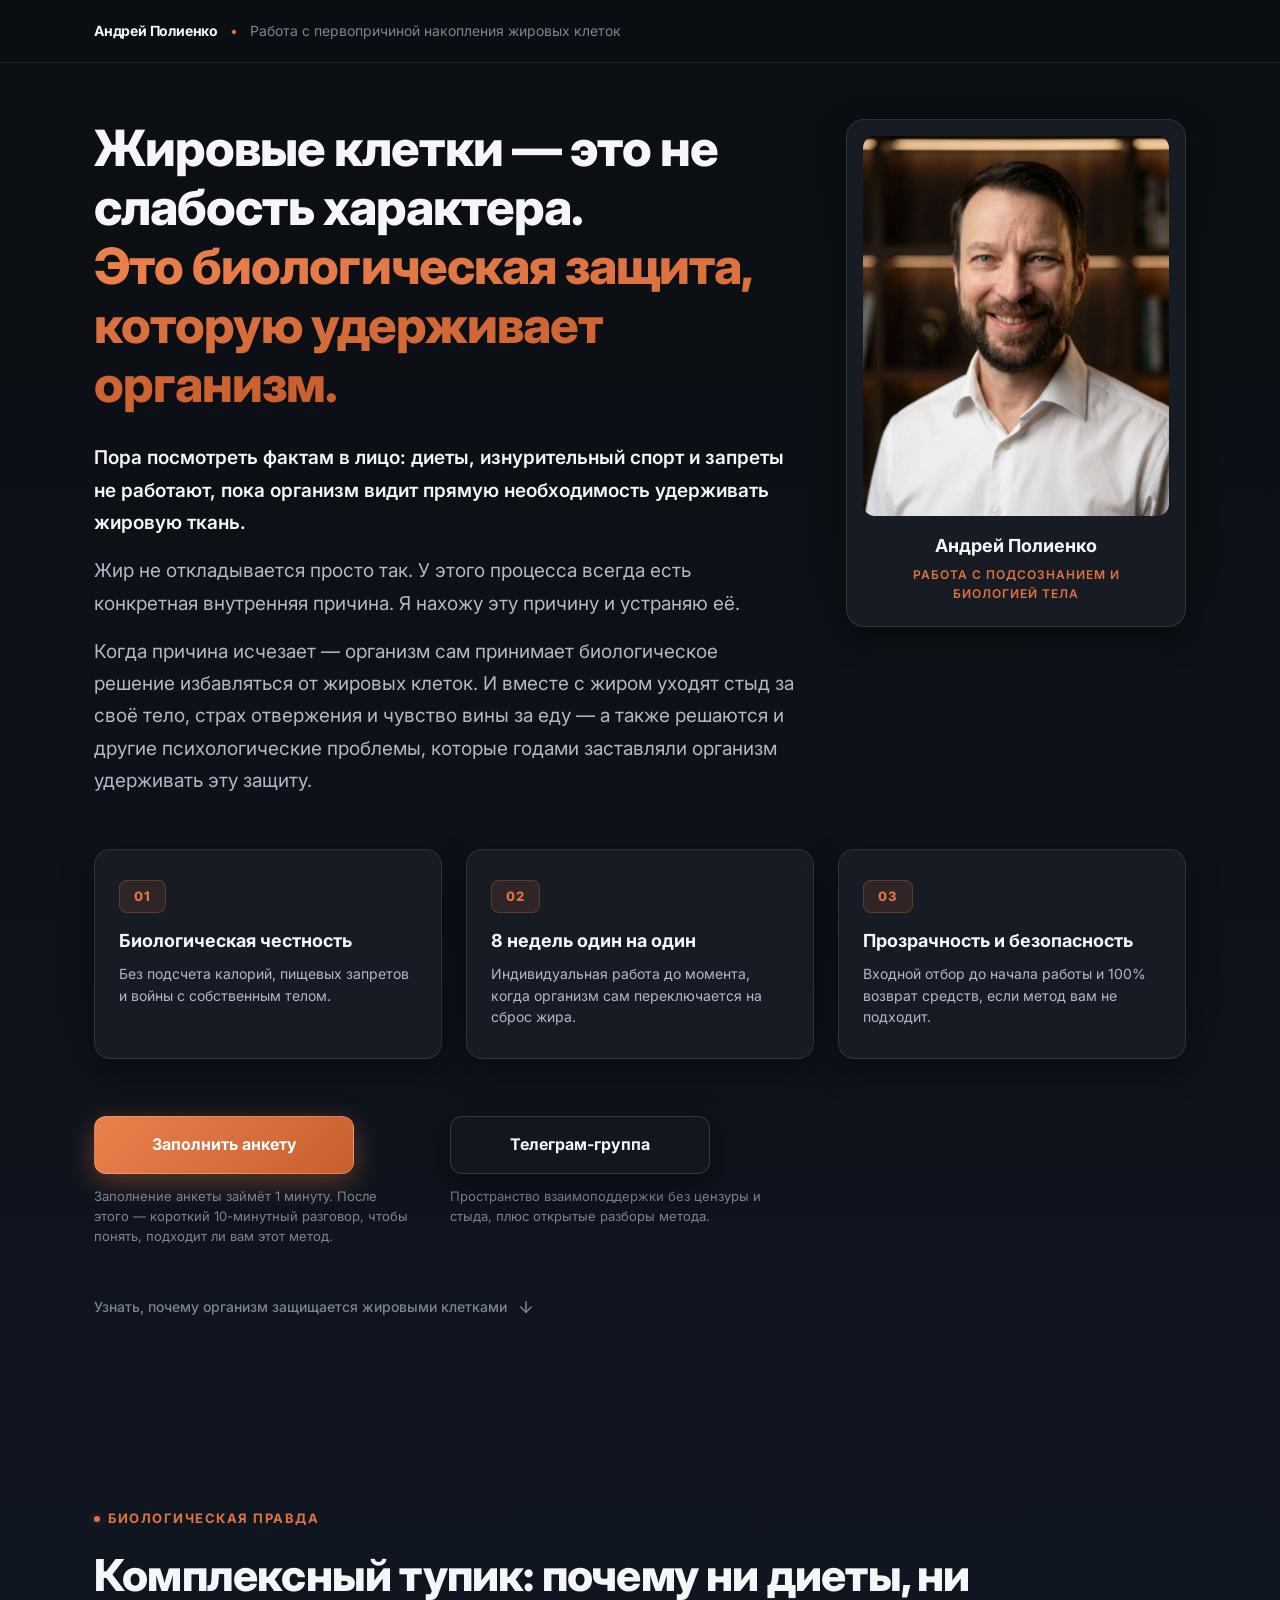
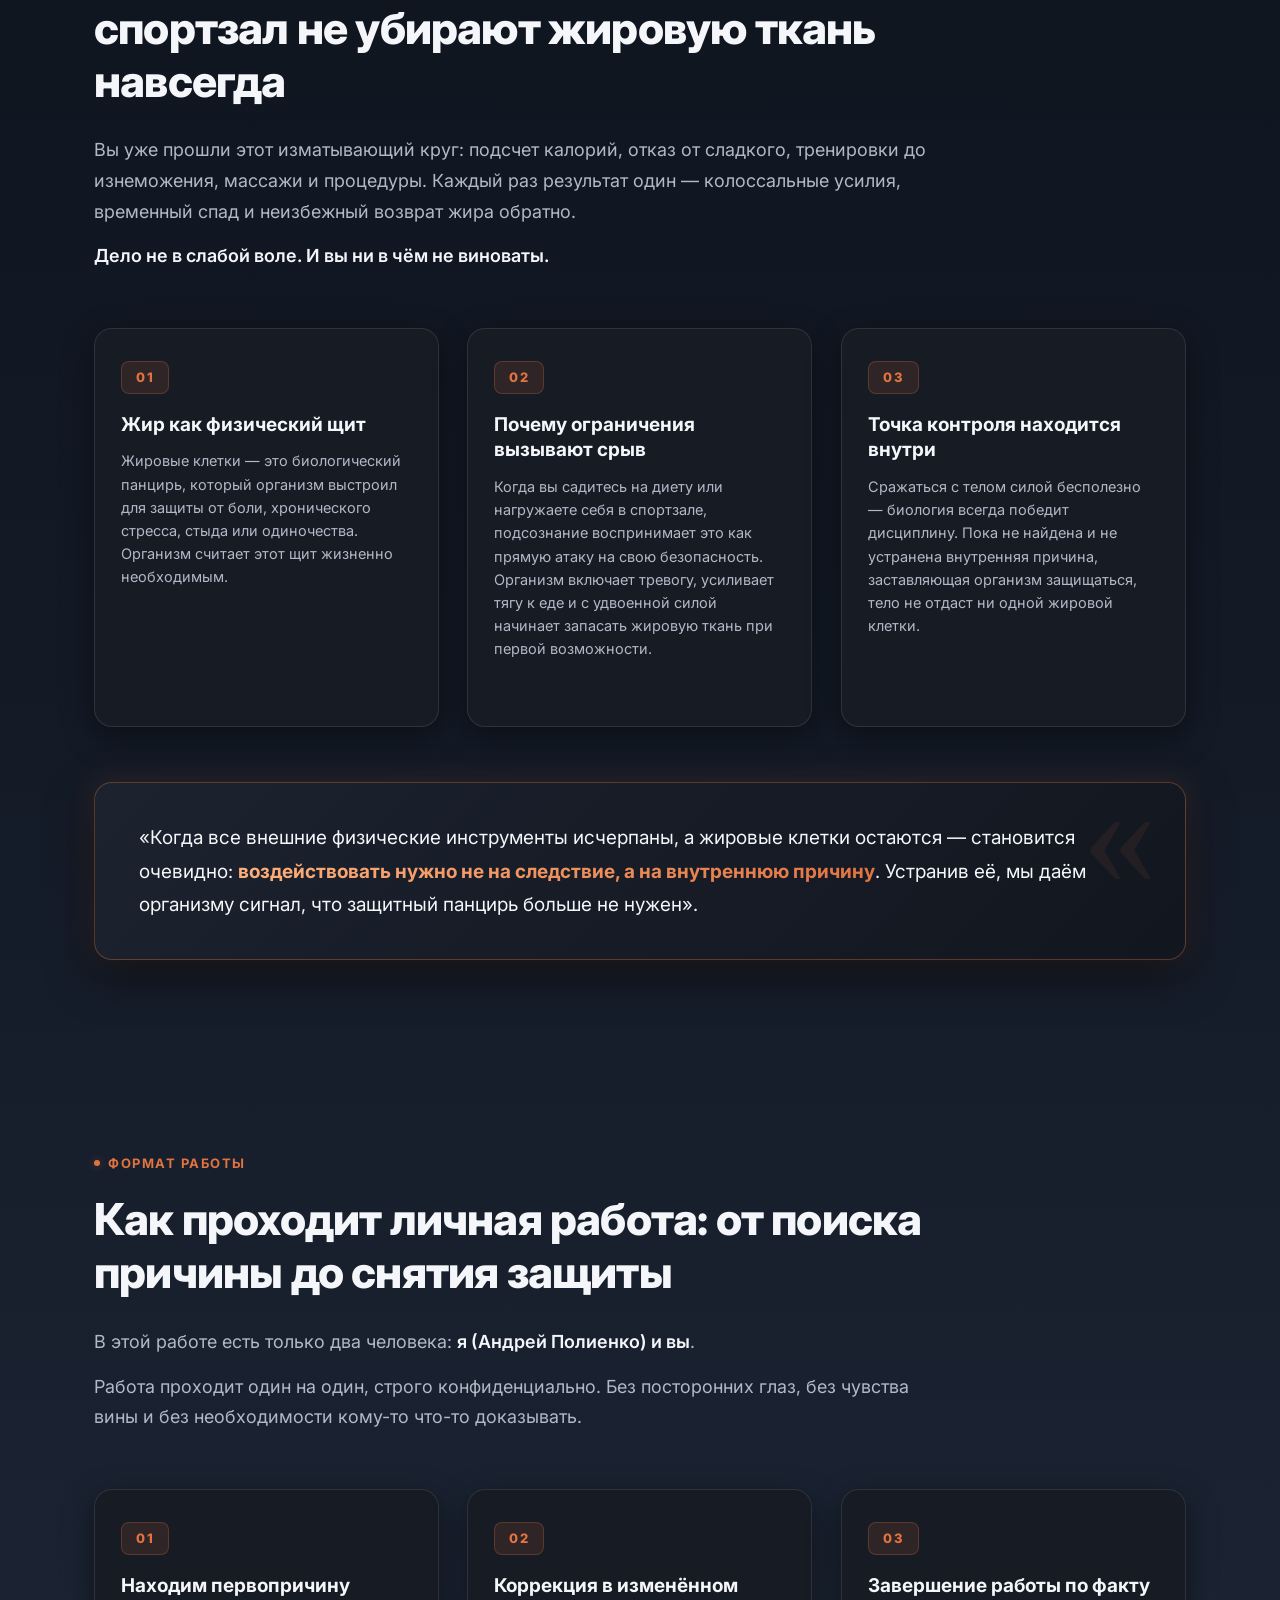
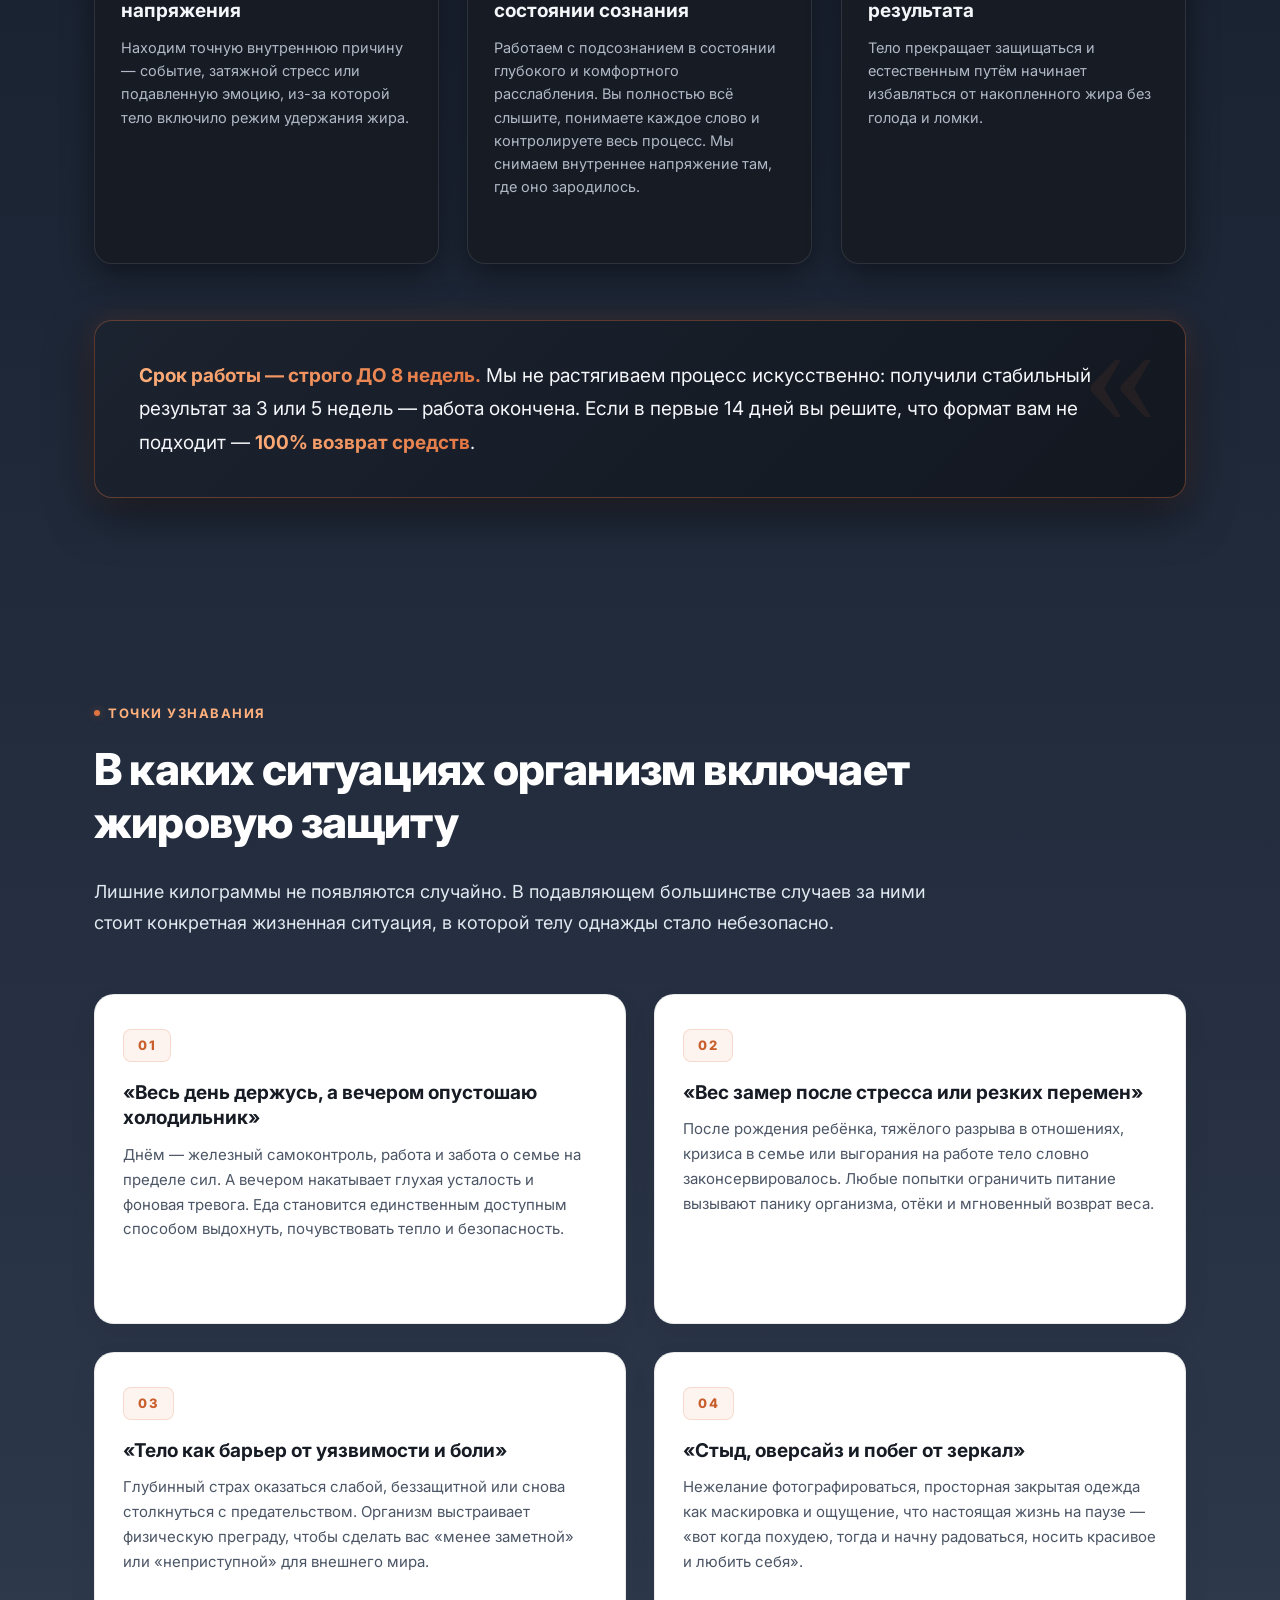
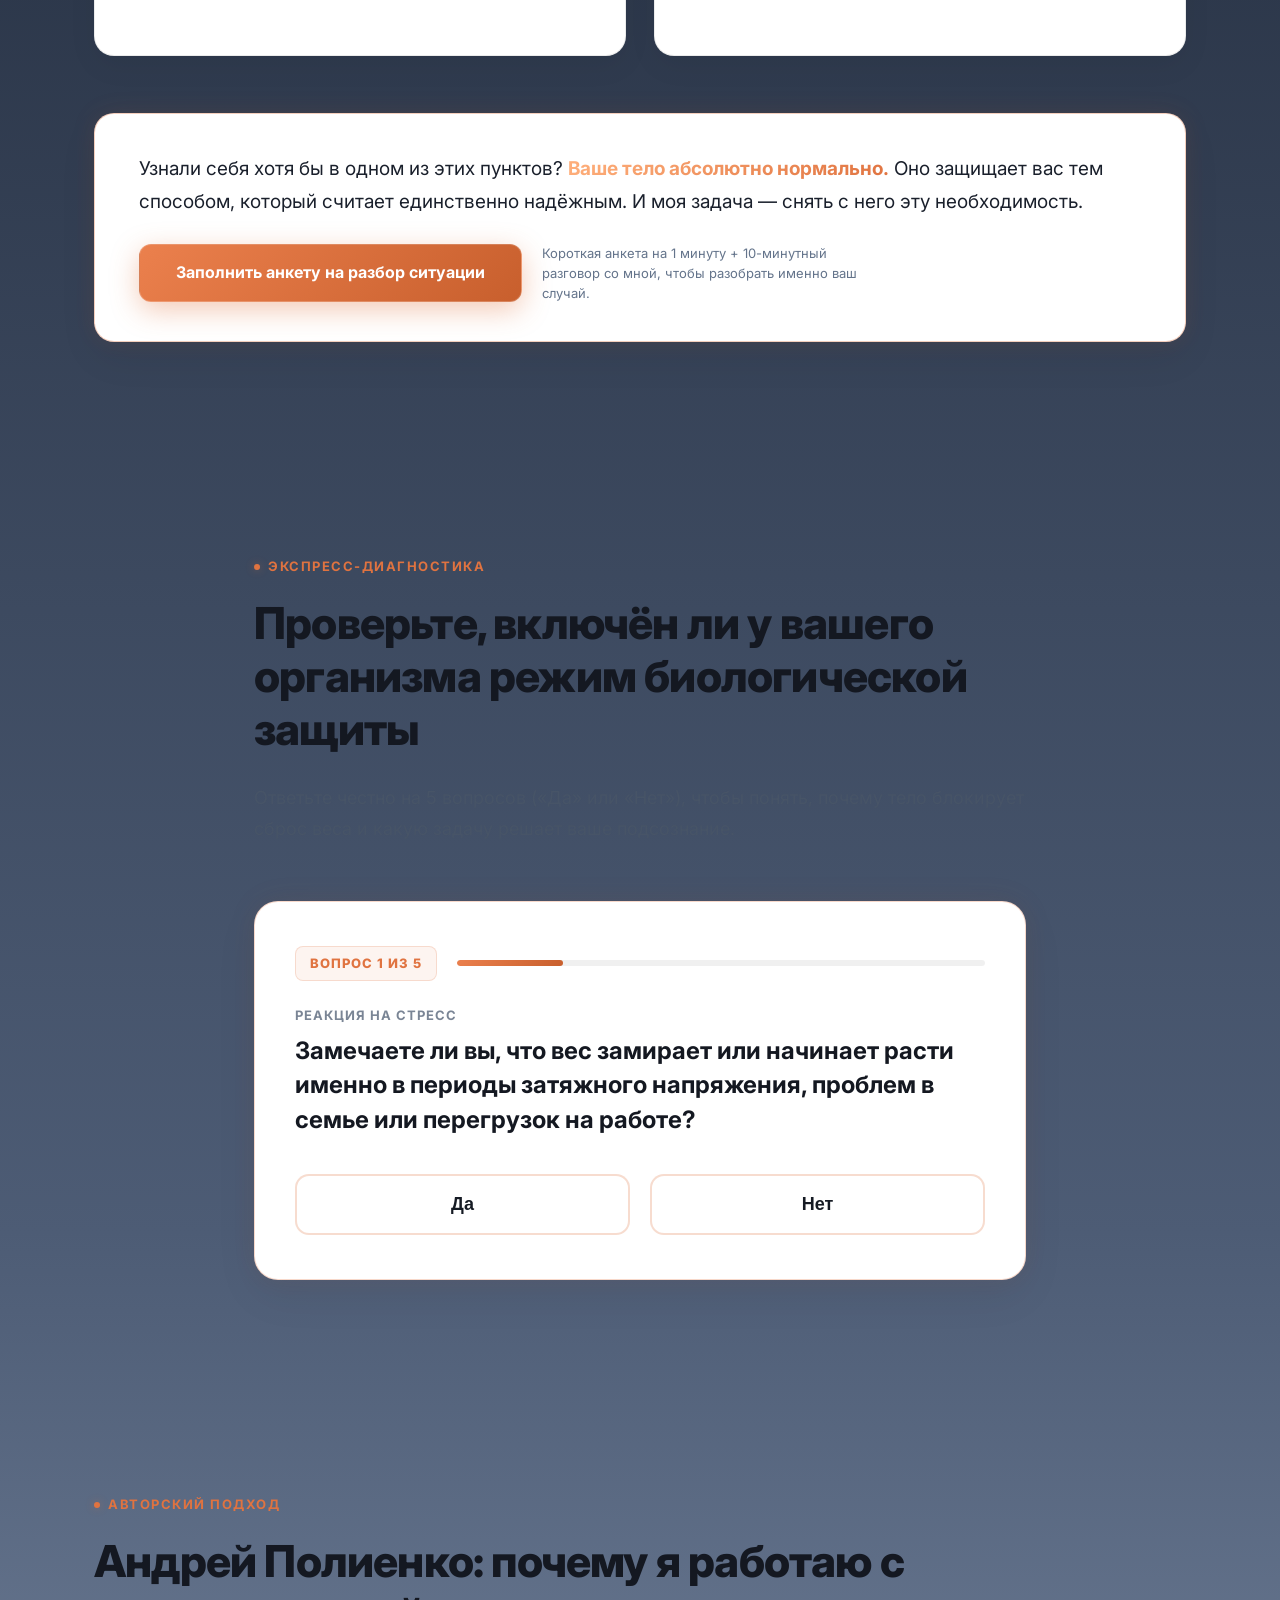
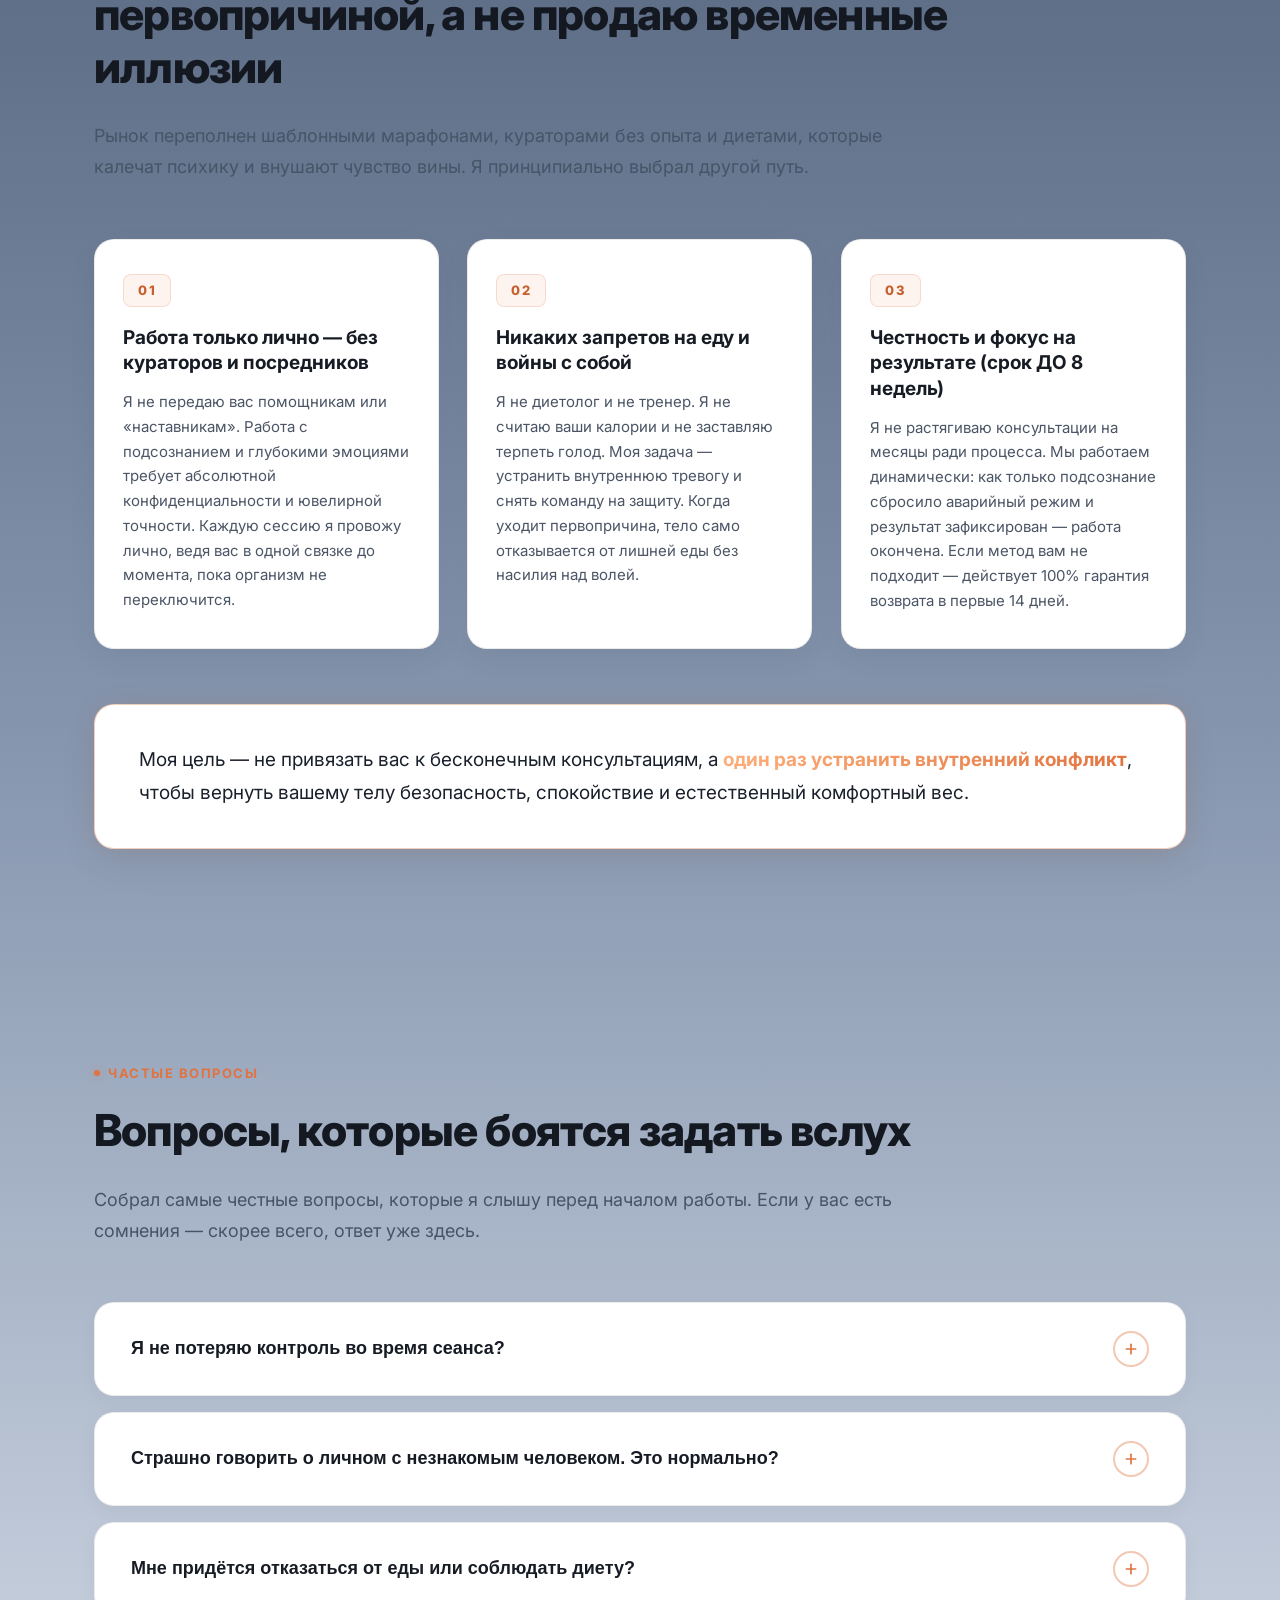
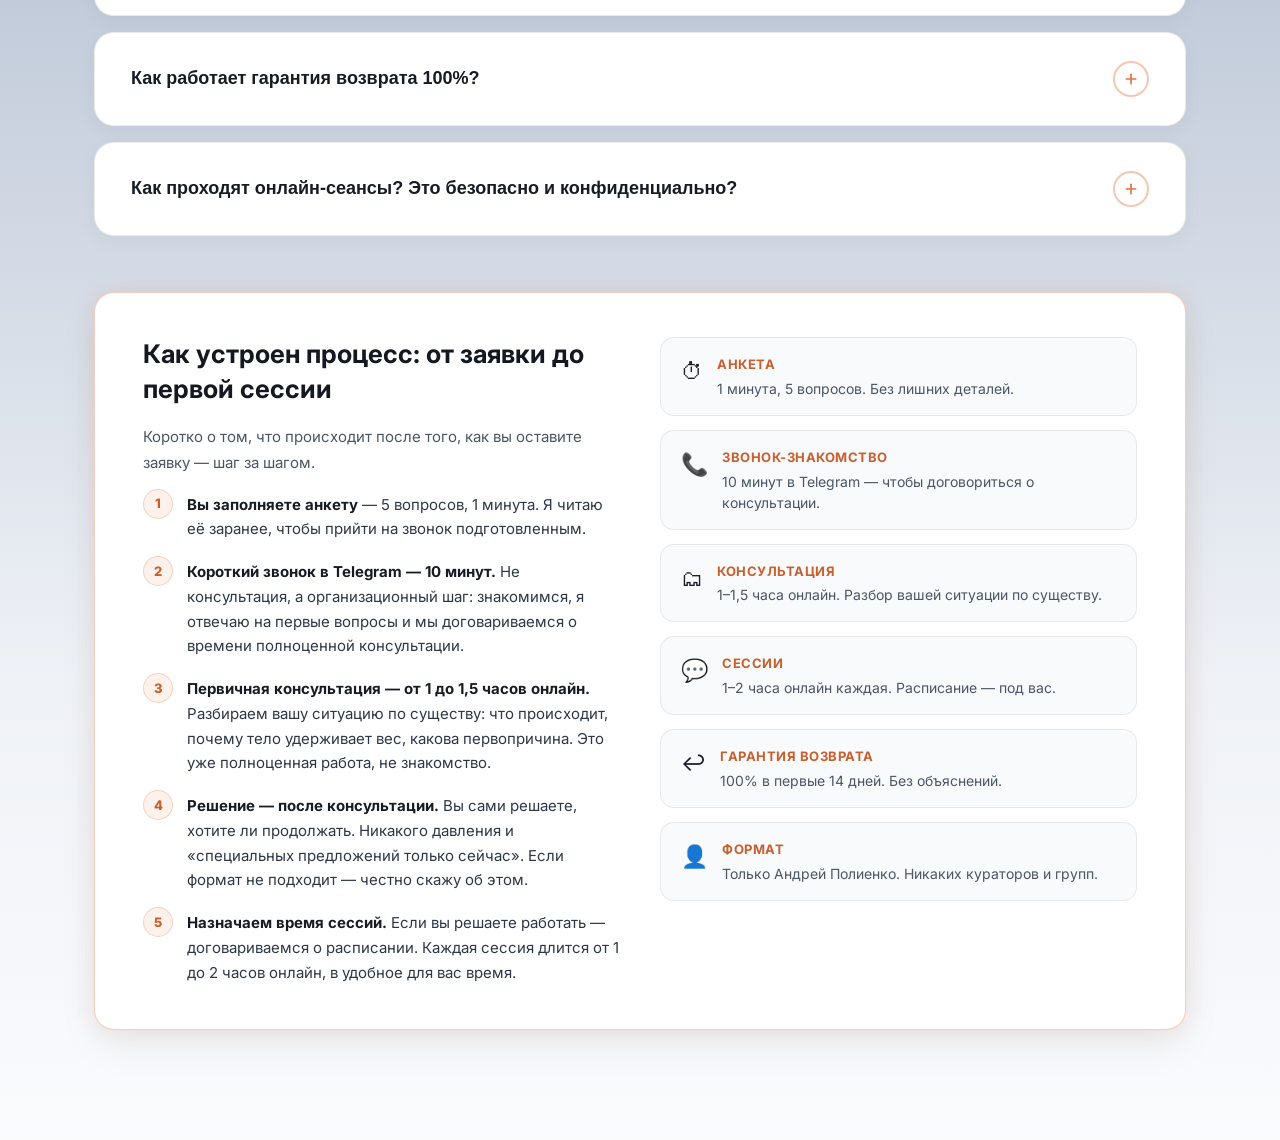
==== index.html @ 98a6c6a3 "fix: Replace Q2 health question, update consultation flow with correct timings" ====
<!DOCTYPE html>
<html lang="ru">
<head>
    <meta charset="UTF-8">
    <meta name="viewport" content="width=device-width, initial-scale=1.0">
    <meta name="description" content="Андрей Полиенко — работа с первопричиной накопления жировых клеток. Устранение внутренней причины, чтобы организм сам избавился от жира.">
    <title>Андрей Полиенко | Работа с первопричиной накопления жировых клеток</title>
    <link rel="preconnect" href="https://fonts.googleapis.com">
    <link rel="preconnect" href="https://fonts.gstatic.com" crossorigin>
    <link href="https://fonts.googleapis.com/css2?family=Inter:wght@400;500;600;700;800&display=swap" rel="stylesheet">
    <style>
        /* ==========================================================================
           ПРЕМИАЛЬНАЯ ТЁМНАЯ ТЕМА С ИНТЕРАКТИВНЫМИ ЭФФЕКТАМИ
           ========================================================================== */
        :root {
            --bg-main: #0B0E12;
            --bg-surface: #12161E;
            --bg-card: #161B24;
            --bg-card-hover: #1D232F;
            
            --text-primary: #F4F6F9;
            --text-secondary: #B1B9C6;
            --text-muted: #7A8595;
            
            /* Насыщенный тёплый медный / янтарно-терракотовый акцент */
            --accent: #E07340;
            --accent-hover: #C85F2D;
            --accent-gradient: linear-gradient(135deg, #EB804D 0%, #C85F2D 100%);
            --accent-glow: rgba(224, 115, 64, 0.4);
            --accent-subtle: rgba(224, 115, 64, 0.12);
            
            --border-subtle: rgba(255, 255, 255, 0.08);
            --border-card: rgba(255, 255, 255, 0.1);
            --border-hover: rgba(224, 115, 64, 0.5);
            
            --shadow-card: 0 10px 32px rgba(0, 0, 0, 0.45);
            --shadow-card-hover: 0 18px 45px rgba(0, 0, 0, 0.6), 0 0 28px rgba(224, 115, 64, 0.2);
            --shadow-button: 0 8px 28px rgba(224, 115, 64, 0.38);
            --shadow-button-hover: 0 12px 36px rgba(224, 115, 64, 0.58);
            
            --font-main: 'Inter', -apple-system, BlinkMacSystemFont, "Segoe UI", Roboto, sans-serif;
            --transition-smooth: all 0.4s cubic-bezier(0.16, 1, 0.3, 1);
            --transition-fast: all 0.2s cubic-bezier(0.16, 1, 0.3, 1);
        }

        * {
            margin: 0;
            padding: 0;
            box-sizing: border-box;
        }

        html {
            scroll-behavior: smooth;
            -webkit-font-smoothing: antialiased;
        }

        body {
            background: linear-gradient(180deg, 
                #0B0E12 0%, 
                #0E131C 12%, 
                #131A26 25%, 
                #1D2636 38%, 
                #2C374A 52%, 
                #4D5C75 66%, 
                #8595AE 78%, 
                #C5CEDC 88%, 
                #EFF2F7 95%, 
                #FAFBFD 100%
            );
            color: var(--text-primary);
            font-family: var(--font-main);
            font-size: 16px;
            line-height: 1.6;
            overflow-x: hidden;
            min-height: 100vh;
        }

        .container {
            width: 100%;
            max-width: 1140px;
            margin: 0 auto;
            padding: 0 24px;
        }

        /* Шапка */
        .site-header {
            padding: 20px 0;
            border-bottom: 1px solid var(--border-subtle);
            background: rgba(11, 14, 18, 0.92);
            backdrop-filter: blur(14px);
            position: sticky;
            top: 0;
            z-index: 100;
        }

        .header-container {
            display: flex;
            align-items: center;
            justify-content: space-between;
        }

        .brand {
            display: flex;
            align-items: center;
            gap: 12px;
            font-size: 14px;
        }

        .brand-name {
            font-weight: 700;
            color: var(--text-primary);
            letter-spacing: -0.2px;
        }

        .brand-divider {
            color: var(--accent);
        }

        .brand-desc {
            color: var(--text-muted);
            font-weight: 400;
        }

        /* Главный экран (Hero) */
        .hero-section {
            padding: 56px 0 96px;
            position: relative;
        }

        /* Верхняя композиция: Текст + Фотография */
        .hero-grid-top {
            display: grid;
            grid-template-columns: 1fr 340px;
            gap: 52px;
            align-items: flex-start;
            margin-bottom: 52px;
        }

        .hero-title {
            font-size: clamp(32px, 4.4vw, 50px);
            font-weight: 800;
            line-height: 1.18;
            letter-spacing: -1px;
            color: var(--text-primary);
            margin-bottom: 28px;
        }

        .hero-title-accent {
            color: var(--accent);
            background: var(--accent-gradient);
            -webkit-background-clip: text;
            -webkit-text-fill-color: transparent;
            display: inline;
        }

        .hero-lead {
            font-size: clamp(16px, 1.6vw, 19px);
            line-height: 1.7;
            color: var(--text-secondary);
        }

        .hero-lead p {
            margin-bottom: 16px;
        }

        .hero-lead p:last-child {
            margin-bottom: 0;
        }

        .lead-strong {
            font-weight: 600;
            color: var(--text-primary);
        }

        /* Карточка с фотографией автора */
        .author-card {
            background: var(--bg-card);
            border: 1px solid var(--border-card);
            border-radius: 18px;
            padding: 16px;
            box-shadow: var(--shadow-card);
            transition: var(--transition-smooth);
            position: relative;
        }

        .author-card:hover {
            border-color: var(--border-hover);
            transform: translateY(-4px);
            box-shadow: var(--shadow-card-hover);
        }

        .author-photo-wrapper {
            position: relative;
            width: 100%;
            height: 380px;
            border-radius: 12px;
            overflow: hidden;
            background: #000;
        }

        /* Эффект перехода: чёрно-белое -> цветное с увеличенным интервалом 3.5s */
        .author-photo-wrapper img {
            width: 100%;
            height: 100%;
            object-fit: cover;
            object-position: center top;
            filter: grayscale(100%);
            transition: filter 3.5s ease-in-out, transform 0.8s ease;
            will-change: filter, transform;
        }

        /* Активное цветное состояние */
        .author-card:hover .author-photo-wrapper img,
        .author-photo-wrapper.colorized img {
            filter: grayscale(0%);
            transform: scale(1.02);
        }

        .author-card-info {
            padding: 16px 8px 6px;
            text-align: center;
        }

        .author-card-name {
            font-size: 18px;
            font-weight: 700;
            color: var(--text-primary);
            margin-bottom: 4px;
        }

        .author-card-role {
            font-size: 12px;
            color: var(--accent);
            text-transform: uppercase;
            letter-spacing: 1px;
            font-weight: 600;
        }

        /* 3 Карточки опорных фактов (Вариант 1: Всплывающий фокус 1.36x над соседями) */
        .hero-facts-grid {
            display: grid;
            grid-template-columns: repeat(3, 1fr);
            gap: 24px;
            margin-bottom: 56px;
            position: relative;
            z-index: 10;
        }

        .fact-card {
            background: var(--bg-card);
            border: 1px solid var(--border-card);
            border-radius: 16px;
            padding: 30px 24px;
            box-shadow: var(--shadow-card);
            transition: transform 2.0s cubic-bezier(0.16, 1, 0.3, 1), 
                        box-shadow 2.0s cubic-bezier(0.16, 1, 0.3, 1), 
                        border-color 1.5s ease, 
                        background 1.5s ease,
                        opacity 1.2s ease;
            will-change: transform, box-shadow;
            transform-origin: center center;
            position: relative;
            z-index: 1;
            cursor: pointer;
        }

        /* При наведении: карточка плавно всплывает в 1.36 раза с сочным ярким янтарным свечением */
        .fact-card:hover {
            transform: translateY(-14px) scale(1.36);
            z-index: 40;
            border-color: #FFA56E;
            background: linear-gradient(150deg, #242C3B 0%, #171D27 100%);
            box-shadow: 0 32px 80px rgba(0, 0, 0, 0.9), 
                        0 0 55px rgba(224, 115, 64, 0.75), 
                        inset 0 0 24px rgba(224, 115, 64, 0.25);
        }

        /* Эффект прожектора: соседние карточки в первом блоке мягко затеняются */
        .hero-facts-grid:hover .fact-card:not(:hover) {
            opacity: 0.55;
            transform: scale(0.96);
        }

        .fact-icon {
            font-size: 13px;
            font-weight: 800;
            color: var(--accent);
            letter-spacing: 1.2px;
            margin-bottom: 16px;
            display: inline-block;
            padding: 5px 14px;
            background: var(--accent-subtle);
            border: 1px solid rgba(224, 115, 64, 0.25);
            border-radius: 8px;
            transition: all 0.35s ease;
        }

        .fact-card:hover .fact-icon {
            background: var(--accent);
            color: #FFFFFF;
            border-color: var(--accent);
            box-shadow: 0 0 16px var(--accent-glow);
            transform: scale(1.1);
        }

        .fact-title {
            font-size: 18px;
            font-weight: 700;
            color: var(--text-primary);
            margin-bottom: 10px;
            line-height: 1.35;
            transition: color 0.3s ease;
        }

        .fact-card:hover .fact-title {
            color: #FFFFFF;
        }

        .fact-text {
            font-size: 14px;
            color: var(--text-secondary);
            line-height: 1.55;
        }

        /* Кнопки действий */
        .hero-actions {
            display: flex;
            align-items: flex-start;
            gap: 36px;
            margin-bottom: 48px;
            flex-wrap: wrap;
        }

        .action-item {
            display: flex;
            flex-direction: column;
            align-items: flex-start;
        }

        .btn {
            display: inline-flex;
            align-items: center;
            justify-content: center;
            min-width: 260px;
            height: 58px;
            padding: 0 36px;
            font-size: 16px;
            font-weight: 700;
            text-decoration: none;
            border-radius: 12px;
            cursor: pointer;
            border: none;
            font-family: var(--font-main);
            transition: var(--transition-smooth);
            text-align: center;
            position: relative;
            user-select: none;
        }

        /* Основная кнопка (Primary) с градиентом и бегущим бликом */
        .btn-primary {
            background: var(--accent-gradient);
            color: #FFFFFF;
            box-shadow: var(--shadow-button);
            overflow: hidden;
            border: 1px solid rgba(255, 255, 255, 0.2);
        }

        /* Бегущий блик под углом */
        .btn-primary::before {
            content: '';
            position: absolute;
            top: 0;
            left: -150%;
            width: 60%;
            height: 100%;
            background: linear-gradient(
                to right,
                rgba(255, 255, 255, 0) 0%,
                rgba(255, 255, 255, 0.45) 50%,
                rgba(255, 255, 255, 0) 100%
            );
            transform: skewX(-25deg);
            animation: shineLight 4s infinite ease-in-out;
            pointer-events: none;
        }

        @keyframes shineLight {
            0% { left: -150%; }
            22% { left: 160%; }
            100% { left: 160%; }
        }

        .btn-primary:hover {
            transform: translateY(-2px);
            box-shadow: var(--shadow-button-hover);
            filter: brightness(1.08);
        }

        .btn-primary:active {
            transform: translateY(1px) scale(0.98);
            box-shadow: 0 4px 14px rgba(224, 115, 64, 0.4);
        }

        /* Вторая кнопка: Телеграм-группа */
        .btn-secondary {
            background-color: var(--bg-surface);
            color: var(--text-primary);
            border: 1px solid rgba(255, 255, 255, 0.15);
            box-shadow: var(--shadow-card);
        }

        .btn-secondary:hover {
            background-color: var(--bg-card);
            border-color: var(--accent);
            color: #FFFFFF;
            transform: translateY(-2px);
            box-shadow: 0 8px 24px rgba(0, 0, 0, 0.4);
        }

        .btn-secondary:active {
            transform: translateY(1px) scale(0.98);
        }

        .action-caption {
            margin-top: 12px;
            font-size: 13px;
            line-height: 1.55;
            color: var(--text-muted);
            max-width: 320px;
        }

        /* Ссылка вниз */
        .hero-scroll-link {
            margin-top: 8px;
        }

        .scroll-link {
            display: inline-flex;
            align-items: center;
            gap: 10px;
            color: var(--text-muted);
            text-decoration: none;
            font-size: 14px;
            font-weight: 500;
            transition: var(--transition-fast);
        }

        .scroll-arrow {
            transition: transform 0.3s ease;
        }

        .scroll-link:hover {
            color: var(--accent);
        }

        .scroll-link:hover .scroll-arrow {
            transform: translateY(4px);
        }

        /* ==========================================================================
           БЛОК 2: Почему диеты, спорт и процедуры не сработали
           ========================================================================== */
        .anatomy-section {
            padding: 88px 0 100px;
            position: relative;
            background: transparent;
        }

        .section-badge {
            display: inline-flex;
            align-items: center;
            gap: 8px;
            font-size: 13px;
            font-weight: 700;
            color: var(--accent);
            text-transform: uppercase;
            letter-spacing: 1.5px;
            margin-bottom: 20px;
        }

        .section-badge::before {
            content: '';
            width: 6px;
            height: 6px;
            border-radius: 50%;
            background-color: var(--accent);
            box-shadow: 0 0 8px var(--accent-glow);
        }

        .section-title {
            font-size: clamp(28px, 3.8vw, 44px);
            font-weight: 800;
            line-height: 1.2;
            letter-spacing: -0.8px;
            color: var(--text-primary);
            margin-bottom: 28px;
            max-width: 900px;
        }

        .section-lead {
            font-size: clamp(16px, 1.5vw, 18px);
            line-height: 1.7;
            color: var(--text-secondary);
            margin-bottom: 56px;
            max-width: 860px;
        }

        .section-lead p {
            margin-bottom: 14px;
        }

        .section-lead p:last-child {
            margin-bottom: 0;
        }

        .highlight-text {
            color: var(--text-primary);
            font-weight: 600;
        }

        /* 3 Карточки анатомии срывов (Вариант 3: Мощное масштабирование + Раскрытие инсайта) */
        .anatomy-cards-grid {
            display: grid;
            grid-template-columns: repeat(3, 1fr);
            gap: 28px;
            margin-bottom: 56px;
            position: relative;
            z-index: 10;
        }

        .anatomy-card {
            background: var(--bg-card);
            border: 1px solid var(--border-card);
            border-radius: 18px;
            padding: 32px 26px;
            box-shadow: var(--shadow-card);
            transition: transform 2.0s cubic-bezier(0.16, 1, 0.3, 1), 
                        box-shadow 2.0s cubic-bezier(0.16, 1, 0.3, 1), 
                        border-color 1.5s ease, 
                        background 1.5s ease,
                        opacity 1.2s ease;
            will-change: transform, box-shadow;
            transform-origin: center center;
            display: flex;
            flex-direction: column;
            position: relative;
            z-index: 1;
            cursor: pointer;
        }

        /* При наведении: карточка плавно всплывает в 1.22 раза, зажигая светящийся контур */
        .anatomy-card:hover {
            transform: translateY(-12px) scale(1.22);
            z-index: 30;
            border-color: #FFA56E;
            background: linear-gradient(150deg, #222938 0%, #161B25 100%);
            box-shadow: 0 28px 65px rgba(0, 0, 0, 0.85), 0 0 45px rgba(224, 115, 64, 0.55);
        }

        /* Эффект прожектора: соседние неактивные карточки мягко приглушаются */
        .anatomy-cards-grid:hover .anatomy-card:not(:hover) {
            opacity: 0.55;
            transform: scale(0.96);
        }

        .anatomy-step-num {
            font-size: 13px;
            font-weight: 800;
            color: var(--accent);
            letter-spacing: 1.5px;
            margin-bottom: 18px;
            display: inline-block;
            padding: 5px 14px;
            background: var(--accent-subtle);
            border: 1px solid rgba(224, 115, 64, 0.25);
            border-radius: 8px;
            align-self: flex-start;
            transition: all 0.35s ease;
        }

        /* Плашка номера ярко загорается при наведении */
        .anatomy-card:hover .anatomy-step-num {
            background: var(--accent);
            color: #FFFFFF;
            border-color: var(--accent);
            box-shadow: 0 0 16px var(--accent-glow);
            transform: scale(1.1);
        }

        .anatomy-card-title {
            font-size: 19px;
            font-weight: 700;
            color: var(--text-primary);
            margin-bottom: 12px;
            line-height: 1.35;
            transition: color 0.3s ease;
        }

        .anatomy-card:hover .anatomy-card-title {
            color: #FFFFFF;
        }

        .anatomy-card-text {
            font-size: 14.5px;
            color: var(--text-secondary);
            line-height: 1.6;
        }

        /* Раскрывающийся скрытый инсайт */
        .anatomy-insight {
            margin-top: 18px;
            padding-top: 14px;
            border-top: 1px dashed rgba(224, 115, 64, 0.4);
            opacity: 0;
            max-height: 0;
            overflow: hidden;
            transform: translateY(8px);
            transition: opacity 1.4s ease 0.2s, max-height 1.4s ease, transform 1.4s ease 0.2s;
        }

        .anatomy-card:hover .anatomy-insight {
            opacity: 1;
            max-height: 140px;
            transform: translateY(0);
        }

        .insight-tag {
            font-size: 11px;
            font-weight: 800;
            color: var(--accent);
            text-transform: uppercase;
            letter-spacing: 1.2px;
            display: block;
            margin-bottom: 5px;
        }

        .insight-desc {
            font-size: 13.5px;
            line-height: 1.5;
            color: #F1F5F9;
            font-weight: 500;
        }

        /* Выводной блок (Takeaway с тюнингом и светящимся градиентом) */
        .takeaway-card {
            background: linear-gradient(135deg, rgba(28, 35, 47, 0.95) 0%, rgba(18, 22, 30, 0.95) 100%);
            border: 1px solid rgba(224, 115, 64, 0.35);
            border-radius: 18px;
            padding: 38px 44px;
            box-shadow: 0 16px 45px rgba(0, 0, 0, 0.5), 0 0 28px rgba(224, 115, 64, 0.18);
            position: relative;
            overflow: hidden;
            transition: all 0.5s cubic-bezier(0.16, 1, 0.3, 1);
        }

        .takeaway-card::before {
            content: '«';
            position: absolute;
            top: -25px;
            right: 28px;
            font-size: 150px;
            font-family: Georgia, serif;
            color: rgba(224, 115, 64, 0.08);
            line-height: 1;
            pointer-events: none;
            user-select: none;
            transition: transform 0.5s ease, color 0.5s ease;
        }

        .takeaway-card:hover {
            transform: translateY(-4px);
            border-color: rgba(224, 115, 64, 0.7);
            box-shadow: 0 24px 60px rgba(0, 0, 0, 0.65), 0 0 45px rgba(224, 115, 64, 0.35);
        }

        .takeaway-card:hover::before {
            color: rgba(224, 115, 64, 0.16);
            transform: scale(1.08) translateY(-4px);
        }

        .takeaway-text {
            font-size: clamp(16px, 1.5vw, 19px);
            line-height: 1.75;
            color: var(--text-primary);
            position: relative;
            z-index: 1;
        }

        .takeaway-highlight {
            color: var(--accent);
            font-weight: 700;
            background: linear-gradient(135deg, #FFB07C 0%, #E07340 100%);
            -webkit-background-clip: text;
            -webkit-text-fill-color: transparent;
        }

        /* ==========================================================================
           БЛОК 3: Индивидуальная работа (Формат и этапы)
           ========================================================================== */
        .method-section {
            padding: 88px 0 100px;
            position: relative;
            background: transparent;
        }

        /* ==========================================================================
           ПООЧЕРЕДНОЕ (КАСКАДНОЕ) МЕДЛЕННОЕ ПОЯВЛЕНИЕ КАРТОЧЕК ПРИ СКРОЛЛЕ
           ========================================================================== */
        .reveal-on-scroll {
            opacity: 0;
            transform: translateY(38px);
            transition: opacity 2.6s cubic-bezier(0.16, 1, 0.3, 1), 
                        transform 2.6s cubic-bezier(0.16, 1, 0.3, 1);
            will-change: opacity, transform;
        }

        .reveal-on-scroll.is-revealed {
            opacity: 1;
            transform: translateY(0);
        }

        /* Каскадные задержки: карточки выплывают мягко по одной */
        .stagger-1 { transition-delay: 0s; }
        .stagger-2 { transition-delay: 0.35s; }
        .stagger-3 { transition-delay: 0.7s; }
        .stagger-4 { transition-delay: 1.05s; }

        /* ==========================================================================
           БЛОК 4: Точки узнавания
           ========================================================================== */
        .situations-section {
            padding: 100px 0 110px;
            position: relative;
            background: transparent;
        }

        .situations-section .section-badge {
            color: #FFB07C;
        }

        .situations-section .section-title {
            color: #FFFFFF;
        }

        .situations-section .section-lead {
            color: #E2E8F0;
        }

        .situations-section .highlight-text {
            color: #FFFFFF;
            font-weight: 700;
        }

        /* ==========================================================================
           БЛОК 5: Экспресс-аудит (Интерактивный тест 5 вопросов Да/Нет)
           ========================================================================== */
        .quiz-section {
            padding: 100px 0 110px;
            position: relative;
            background: transparent;
            color: #191E28;
        }

        .quiz-container {
            max-width: 820px;
            margin: 0 auto;
        }

        .quiz-section .section-badge {
            color: var(--accent);
        }

        .quiz-section .section-title {
            color: #141821;
        }

        .quiz-section .section-lead {
            color: #475467;
        }

        .quiz-card {
            background: #FFFFFF;
            border: 1px solid rgba(224, 115, 64, 0.28);
            border-radius: 24px;
            padding: 44px 40px;
            box-shadow: 0 16px 45px rgba(0, 0, 0, 0.06), 0 0 30px rgba(224, 115, 64, 0.08);
            position: relative;
            overflow: hidden;
            transition: all 0.5s ease;
        }

        .quiz-step-indicator {
            display: flex;
            align-items: center;
            justify-content: space-between;
            margin-bottom: 24px;
        }

        .quiz-step-badge {
            font-size: 13px;
            font-weight: 800;
            color: var(--accent);
            text-transform: uppercase;
            letter-spacing: 1px;
            padding: 6px 14px;
            background: rgba(224, 115, 64, 0.08);
            border: 1px solid rgba(224, 115, 64, 0.2);
            border-radius: 8px;
        }

        .quiz-progress-bar {
            height: 6px;
            background: rgba(0, 0, 0, 0.06);
            border-radius: 4px;
            flex-grow: 1;
            margin-left: 20px;
            overflow: hidden;
            position: relative;
        }

        .quiz-progress-fill {
            height: 100%;
            background: var(--accent-gradient);
            width: 20%;
            border-radius: 4px;
            transition: width 0.5s cubic-bezier(0.16, 1, 0.3, 1);
        }

        .quiz-question-box {
            transition: opacity 0.3s ease, transform 0.3s ease;
        }

        .quiz-question-category {
            font-size: 13px;
            font-weight: 700;
            color: var(--text-muted);
            text-transform: uppercase;
            letter-spacing: 1px;
            margin-bottom: 8px;
        }

        .quiz-question-text {
            font-size: clamp(19px, 2.2vw, 24px);
            font-weight: 700;
            color: #141821;
            line-height: 1.45;
            margin-bottom: 36px;
            min-height: 70px;
        }

        .quiz-options {
            display: flex;
            gap: 20px;
        }

        .quiz-btn {
            flex: 1;
            padding: 18px 28px;
            font-size: 18px;
            font-weight: 700;
            border-radius: 14px;
            border: 2px solid rgba(224, 115, 64, 0.25);
            background: #FFFFFF;
            color: #161B24;
            cursor: pointer;
            transition: all 0.25s cubic-bezier(0.16, 1, 0.3, 1);
            display: flex;
            align-items: center;
            justify-content: center;
            gap: 10px;
        }

        .quiz-btn:hover {
            border-color: #2D3748;
            background: #F8FAFC;
            color: #000000;
            transform: translateY(-2px);
            box-shadow: 0 8px 22px rgba(0, 0, 0, 0.08);
        }

        .quiz-result {
            display: none;
            animation: fadeIn 0.8s ease forwards;
        }

        .quiz-result-badge {
            font-size: 12px;
            font-weight: 800;
            color: #C85F2D;
            background: rgba(224, 115, 64, 0.1);
            border: 1px solid rgba(224, 115, 64, 0.3);
            padding: 6px 14px;
            border-radius: 8px;
            text-transform: uppercase;
            letter-spacing: 1px;
            display: inline-block;
            margin-bottom: 16px;
        }

        .quiz-result-title {
            font-size: clamp(22px, 2.5vw, 28px);
            font-weight: 800;
            color: #141821;
            line-height: 1.3;
            margin-bottom: 20px;
        }

        .quiz-result-body {
            font-size: 16px;
            line-height: 1.7;
            color: #475467;
            margin-bottom: 32px;
        }

        .quiz-result-body p {
            margin-bottom: 14px;
        }

        .quiz-result-actions {
            display: flex;
            align-items: center;
            gap: 20px;
            flex-wrap: wrap;
        }

        .quiz-reset-btn {
            background: none;
            border: none;
            color: #718096;
            font-size: 14px;
            text-decoration: underline;
            cursor: pointer;
            padding: 10px 14px;
            transition: color 0.2s ease;
        }

        .quiz-reset-btn:hover {
            color: var(--accent);
        }

        /* ==========================================================================
           БЛОК 6: Автор метода (Андрей Полиенко)
           ========================================================================== */
        .author-manifesto-section {
            padding: 100px 0 110px;
            position: relative;
            background: transparent;
            color: #191E28;
        }

        .author-manifesto-section .section-badge {
            color: var(--accent);
        }

        .author-manifesto-section .section-title {
            color: #141821;
        }

        .author-manifesto-section .section-lead {
            color: #475467;
        }

        .manifesto-cards-grid {
            display: grid;
            grid-template-columns: repeat(3, 1fr);
            gap: 28px;
            margin-bottom: 56px;
            position: relative;
            z-index: 10;
        }

        .manifesto-card {
            background: #FFFFFF;
            border: 1px solid rgba(0, 0, 0, 0.08);
            border-radius: 20px;
            padding: 34px 28px;
            box-shadow: 0 10px 30px rgba(0, 0, 0, 0.05);
            transition: transform 2.0s cubic-bezier(0.16, 1, 0.3, 1), 
                        box-shadow 2.0s cubic-bezier(0.16, 1, 0.3, 1), 
                        border-color 1.5s ease, 
                        background 1.5s ease,
                        opacity 1.2s ease;
            will-change: transform, box-shadow;
            display: flex;
            flex-direction: column;
            position: relative;
            cursor: pointer;
        }

        .manifesto-card:hover {
            transform: translateY(-8px) scale(1.03);
            border-color: #E07340;
            box-shadow: 0 22px 48px rgba(0, 0, 0, 0.1), 0 0 32px rgba(224, 115, 64, 0.22);
            z-index: 20;
        }

        .manifesto-cards-grid:hover .manifesto-card:not(:hover) {
            opacity: 0.65;
            transform: scale(0.98);
        }

        .manifesto-card .anatomy-step-num {
            background: rgba(224, 115, 64, 0.08);
            border: 1px solid rgba(224, 115, 64, 0.2);
            color: #C85F2D;
            align-self: flex-start;
            margin-bottom: 18px;
            font-size: 13px;
            font-weight: 800;
            padding: 5px 14px;
            border-radius: 8px;
            transition: all 0.35s ease;
        }

        .manifesto-card:hover .anatomy-step-num {
            background: var(--accent);
            color: #FFFFFF;
            border-color: var(--accent);
            box-shadow: 0 0 16px var(--accent-glow);
        }

        .manifesto-card-title {
            color: #161B24;
            font-size: 19px;
            font-weight: 700;
            margin-bottom: 14px;
            line-height: 1.35;
        }

        .manifesto-card:hover .manifesto-card-title {
            color: #0E1219;
        }

        .manifesto-card-text {
            color: #4B5565;
            font-size: 15px;
            line-height: 1.65;
        }

        .situations-grid {
            display: grid;
            grid-template-columns: repeat(2, 1fr);
            gap: 28px;
            margin-bottom: 56px;
            position: relative;
            z-index: 10;
        }

        .situation-card {
            background: #FFFFFF;
            border: 1px solid rgba(0, 0, 0, 0.08);
            border-radius: 20px;
            padding: 34px 28px;
            box-shadow: 0 10px 30px rgba(0, 0, 0, 0.05);
            transition: transform 2.0s cubic-bezier(0.16, 1, 0.3, 1), 
                        box-shadow 2.0s cubic-bezier(0.16, 1, 0.3, 1), 
                        border-color 1.5s ease, 
                        background 1.5s ease,
                        opacity 1.2s ease;
            will-change: transform, box-shadow;
            display: flex;
            flex-direction: column;
            position: relative;
            cursor: pointer;
        }

        .situation-card:hover {
            transform: translateY(-8px) scale(1.03);
            border-color: #E07340;
            box-shadow: 0 22px 48px rgba(0, 0, 0, 0.1), 0 0 32px rgba(224, 115, 64, 0.22);
            z-index: 20;
        }

        .situations-grid:hover .situation-card:not(:hover) {
            opacity: 0.65;
            transform: scale(0.98);
        }

        .situation-card .anatomy-step-num {
            background: rgba(224, 115, 64, 0.08);
            border: 1px solid rgba(224, 115, 64, 0.2);
            color: #C85F2D;
        }

        .situation-card:hover .anatomy-step-num {
            background: var(--accent);
            color: #FFFFFF;
            border-color: var(--accent);
            box-shadow: 0 0 16px var(--accent-glow);
        }

        .situation-card .anatomy-card-title {
            color: #161B24;
            font-size: 19px;
            margin-bottom: 12px;
        }

        .situation-card:hover .anatomy-card-title {
            color: #0E1219;
        }

        .situation-card .anatomy-card-text {
            color: #4B5565;
            font-size: 15px;
            line-height: 1.65;
        }

        .situation-card .anatomy-insight {
            background: rgba(224, 115, 64, 0.06);
            border-left: 3px solid #E07340;
            border-radius: 8px;
            padding: 14px 16px;
            margin-top: 18px;
        }

        .situation-card .insight-tag {
            color: #C85F2D;
            font-size: 11px;
            font-weight: 700;
            text-transform: uppercase;
            letter-spacing: 1px;
            display: block;
            margin-bottom: 4px;
        }

        .situation-card .insight-desc {
            color: #2D3748;
            font-size: 13.5px;
            line-height: 1.5;
            font-weight: 500;
        }

        /* Светлый выводной блок (Takeaway) */
        .takeaway-card-light {
            background: #FFFFFF;
            border: 1px solid rgba(224, 115, 64, 0.35);
            border-radius: 20px;
            padding: 38px 44px;
            box-shadow: 0 16px 40px rgba(0, 0, 0, 0.06), 0 0 25px rgba(224, 115, 64, 0.12);
            transition: all 0.5s cubic-bezier(0.16, 1, 0.3, 1);
            position: relative;
            overflow: hidden;
        }

        .takeaway-card-light:hover {
            transform: translateY(-4px);
            border-color: rgba(224, 115, 64, 0.7);
            box-shadow: 0 24px 55px rgba(0, 0, 0, 0.1), 0 0 35px rgba(224, 115, 64, 0.22);
        }

        .takeaway-card-light .takeaway-text {
            color: #1A202C;
            font-size: clamp(16px, 1.5vw, 19px);
            line-height: 1.75;
        }

        .takeaway-action {
            margin-top: 24px;
            display: flex;
            align-items: center;
            gap: 20px;
        }

        /* ==========================================================================
           БЛОК 7: FAQ
           ========================================================================== */
        .faq-section {
            padding: 100px 0 110px;
            background: transparent;
            color: #191E28;
        }

        .faq-section .section-badge {
            color: var(--accent);
        }

        .faq-section .section-title {
            color: #141821;
        }

        .faq-section .section-lead {
            color: #475467;
        }

        .faq-list {
            display: flex;
            flex-direction: column;
            gap: 16px;
            margin-bottom: 56px;
        }

        .faq-item {
            background: #FFFFFF;
            border: 1px solid rgba(0, 0, 0, 0.08);
            border-radius: 20px;
            overflow: hidden;
            box-shadow: 0 6px 20px rgba(0,0,0,0.04);
            transition: box-shadow 0.6s ease, border-color 0.5s ease;
        }

        .faq-item:hover {
            box-shadow: 0 12px 32px rgba(0,0,0,0.08), 0 0 20px rgba(224,115,64,0.1);
            border-color: rgba(224,115,64,0.3);
        }

        .faq-question {
            width: 100%;
            background: none;
            border: none;
            padding: 28px 36px;
            display: flex;
            align-items: center;
            justify-content: space-between;
            gap: 20px;
            cursor: pointer;
            text-align: left;
        }

        .faq-question-text {
            color: #161B24;
            font-size: 18px;
            font-weight: 700;
            line-height: 1.4;
            font-family: inherit;
        }

        .faq-icon {
            flex-shrink: 0;
            width: 36px;
            height: 36px;
            border-radius: 50%;
            border: 2px solid rgba(224,115,64,0.4);
            display: flex;
            align-items: center;
            justify-content: center;
            transition: transform 0.5s cubic-bezier(0.16, 1, 0.3, 1), background 0.4s ease, border-color 0.4s ease;
        }

        .faq-icon svg {
            width: 16px;
            height: 16px;
            stroke: #E07340;
            transition: stroke 0.3s ease;
        }

        .faq-item.open .faq-icon {
            transform: rotate(45deg);
            background: var(--accent);
            border-color: var(--accent);
        }

        .faq-item.open .faq-icon svg {
            stroke: #fff;
        }

        .faq-answer {
            max-height: 0;
            overflow: hidden;
            transition: max-height 0.7s cubic-bezier(0.16, 1, 0.3, 1);
        }

        .faq-item.open .faq-answer {
            max-height: 600px;
        }

        .faq-answer-inner {
            padding: 0 36px 30px;
            border-top: 1px solid rgba(0,0,0,0.06);
        }

        .faq-answer-lead {
            color: #2D3748;
            font-size: 16px;
            line-height: 1.75;
            margin: 20px 0 16px;
        }

        .faq-detail-list {
            list-style: none;
            padding: 0;
            margin: 0 0 20px;
            display: flex;
            flex-direction: column;
            gap: 10px;
        }

        .faq-detail-list li {
            display: flex;
            align-items: flex-start;
            gap: 12px;
            color: #4B5565;
            font-size: 15px;
            line-height: 1.65;
        }

        .faq-detail-list li::before {
            content: '';
            flex-shrink: 0;
            margin-top: 7px;
            width: 7px;
            height: 7px;
            border-radius: 50%;
            background: var(--accent);
        }

        .faq-answer-note {
            background: rgba(224,115,64,0.06);
            border-left: 3px solid #E07340;
            border-radius: 8px;
            padding: 14px 18px;
            color: #2D3748;
            font-size: 14.5px;
            line-height: 1.6;
            font-weight: 500;
        }

        .faq-consult-card {
            background: #FFFFFF;
            border: 1px solid rgba(224,115,64,0.35);
            border-radius: 20px;
            padding: 44px 48px;
            box-shadow: 0 16px 40px rgba(0,0,0,0.06), 0 0 25px rgba(224,115,64,0.12);
            display: grid;
            grid-template-columns: 1fr 1fr;
            gap: 40px;
            align-items: start;
        }

        .faq-consult-title {
            color: #141821;
            font-size: clamp(20px, 2vw, 26px);
            font-weight: 700;
            margin-bottom: 18px;
            line-height: 1.35;
        }

        .faq-consult-text {
            color: #4B5565;
            font-size: 15px;
            line-height: 1.75;
            margin-bottom: 12px;
        }

        .faq-consult-steps {
            list-style: none;
            padding: 0;
            margin: 0;
            display: flex;
            flex-direction: column;
            gap: 14px;
        }

        .faq-consult-step {
            display: flex;
            align-items: flex-start;
            gap: 14px;
        }

        .faq-step-num {
            flex-shrink: 0;
            width: 30px;
            height: 30px;
            border-radius: 50%;
            background: rgba(224,115,64,0.1);
            border: 1px solid rgba(224,115,64,0.25);
            color: #C85F2D;
            font-size: 13px;
            font-weight: 800;
            display: flex;
            align-items: center;
            justify-content: center;
        }

        .faq-step-text {
            color: #2D3748;
            font-size: 15px;
            line-height: 1.65;
            padding-top: 4px;
        }

        .faq-step-text strong {
            color: #161B24;
        }

        .faq-consult-badges {
            display: flex;
            flex-direction: column;
            gap: 14px;
        }

        .faq-badge-row {
            display: flex;
            align-items: flex-start;
            gap: 14px;
            padding: 16px 20px;
            background: rgba(248,250,252,0.9);
            border: 1px solid rgba(0,0,0,0.07);
            border-radius: 14px;
        }

        .faq-badge-icon {
            font-size: 22px;
            flex-shrink: 0;
        }

        .faq-badge-label {
            font-size: 13px;
            font-weight: 700;
            color: #C85F2D;
            text-transform: uppercase;
            letter-spacing: 0.5px;
            margin-bottom: 3px;
        }

        .faq-badge-desc {
            font-size: 14px;
            color: #4B5565;
            line-height: 1.5;
        }

        /* Адаптивность */
        @media (max-width: 960px) {
            .anatomy-section {
                padding: 60px 0 72px;
            }

            .situations-section, .quiz-section, .author-manifesto-section {
                padding: 64px 0 76px;
            }

            .situations-grid, .manifesto-cards-grid {
                grid-template-columns: 1fr;
                gap: 18px;
            }

            .takeaway-card-light {
                padding: 24px 20px;
            }

            .takeaway-action {
                flex-direction: column;
                align-items: flex-start;
            }

            .anatomy-cards-grid {
                grid-template-columns: 1fr;
                gap: 18px;
            }

            .anatomy-cards-grid:hover .anatomy-card:not(:hover) {
                opacity: 1;
                transform: none;
            }

            .anatomy-card:hover {
                transform: translateY(-4px) scale(1.02);
            }

            .anatomy-insight {
                opacity: 1;
                max-height: none;
                transform: none;
                margin-top: 14px;
            }

            .takeaway-card {
                padding: 24px 20px;
            }
            .hero-grid-top {
                grid-template-columns: 1fr;
            }

            .author-card {
                max-width: 320px;
                margin: 0 auto;
            }

            .author-photo-wrapper {
                height: 340px;
            }

            .hero-facts-grid {
                grid-template-columns: 1fr;
                gap: 16px;
            }

            .hero-facts-grid:hover .fact-card:not(:hover) {
                opacity: 1;
                transform: none;
            }

            .fact-card:hover {
                transform: translateY(-4px) scale(1.02);
            }

            .hero-actions {
                flex-direction: column;
                gap: 24px;
            }

            .action-item, .btn, .action-caption {
                width: 100%;
                max-width: 100%;
            }

            .brand-desc, .brand-divider {
                display: none;
            }

            .faq-section {
                padding: 64px 0 76px;
            }

            .faq-question {
                padding: 20px 22px;
            }

            .faq-question-text {
                font-size: 16px;
            }

            .faq-answer-inner {
                padding: 0 22px 24px;
            }

            .faq-consult-card {
                grid-template-columns: 1fr;
                padding: 28px 22px;
                gap: 28px;
            }
        }
    </style>
</head>
<body>

    <!-- Шапка -->
    <header class="site-header">
        <div class="container header-container">
            <div class="brand">
                <span class="brand-name">Андрей Полиенко</span>
                <span class="brand-divider">•</span>
                <span class="brand-desc">Работа с первопричиной накопления жировых клеток</span>
            </div>
        </div>
    </header>

    <main>
        <!-- БЛОК 1: Главный экран (Hero) -->
        <section class="hero-section" id="hero">
            <div class="container">

                <!-- Верхняя сетка: Текст + Фотография -->
                <div class="hero-grid-top">
                    <div class="hero-text-column">
                        <h1 class="hero-title">
                            Жировые клетки — это не слабость характера.<br>
                            <span class="hero-title-accent">Это биологическая защита, которую удерживает организм.</span>
                        </h1>

                        <div class="hero-lead">
                            <p class="lead-strong">
                                Пора посмотреть фактам в лицо: диеты, изнурительный спорт и запреты не работают, пока организм видит прямую необходимость удерживать жировую ткань.
                            </p>
                            <p>
                                Жир не откладывается просто так. У этого процесса всегда есть конкретная внутренняя причина. Я нахожу эту причину и устраняю её.
                            </p>
                            <p>
                                Когда причина исчезает — организм сам принимает биологическое решение избавляться от жировых клеток. И вместе с жиром уходят стыд за своё тело, страх отвержения и чувство вины за еду — а также решаются и другие психологические проблемы, которые годами заставляли организм удерживать эту защиту.
                            </p>
                        </div>
                    </div>

                    <!-- Фотография Андрея Полиенко с эффектом ч/б -> цвет -->
                    <div class="hero-photo-column">
                        <div class="author-card">
                            <div class="author-photo-wrapper" id="authorPhoto">
                                <picture>
                                    <source srcset="img/author.webp" type="image/webp">
                                    <img src="img/author.webp" alt="Андрей Полиенко">
                                </picture>
                            </div>
                            <div class="author-card-info">
                                <div class="author-card-name">Андрей Полиенко</div>
                                <div class="author-card-role">Работа с подсознанием и биологией тела</div>
                            </div>
                        </div>
                    </div>
                </div>

                <!-- 3 Опорных факта с синхронным масштабированием карточки и текста -->
                <div class="hero-facts-grid">
                    <div class="fact-card reveal-on-scroll stagger-1">
                        <div class="fact-icon">01</div>
                        <h3 class="fact-title">Биологическая честность</h3>
                        <p class="fact-text">Без подсчета калорий, пищевых запретов и войны с собственным телом.</p>
                    </div>

                    <div class="fact-card reveal-on-scroll stagger-2">
                        <div class="fact-icon">02</div>
                        <h3 class="fact-title">8 недель один на один</h3>
                        <p class="fact-text">Индивидуальная работа до момента, когда организм сам переключается на сброс жира.</p>
                    </div>

                    <div class="fact-card reveal-on-scroll stagger-3">
                        <div class="fact-icon">03</div>
                        <h3 class="fact-title">Прозрачность и безопасность</h3>
                        <p class="fact-text">Входной отбор до начала работы и 100% возврат средств, если метод вам не подходит.</p>
                    </div>
                </div>

                <!-- Блок целевых действий (Кнопки) -->
                <div class="hero-actions">
                    <div class="action-item">
                        <a href="#anketa" class="btn btn-primary" id="btn-anketa">
                            <span>Заполнить анкету</span>
                        </a>
                        <p class="action-caption">
                            Заполнение анкеты займёт 1 минуту. После этого — короткий 10-минутный разговор, чтобы понять, подходит ли вам этот метод.
                        </p>
                    </div>

                    <div class="action-item">
                        <a href="#community" class="btn btn-secondary" id="btn-community">
                            <span>Телеграм-группа</span>
                        </a>
                        <p class="action-caption">
                            Пространство взаимоподдержки без цензуры и стыда, плюс открытые разборы метода.
                        </p>
                    </div>
                </div>

                <!-- Ссылка перехода вниз -->
                <div class="hero-scroll-link">
                    <a href="#why-fat" class="scroll-link">
                        <span>Узнать, почему организм защищается жировыми клетками</span>
                        <svg class="scroll-arrow" width="18" height="18" viewBox="0 0 24 24" fill="none" stroke="currentColor" stroke-width="2" stroke-linecap="round" stroke-linejoin="round">
                            <line x1="12" y1="5" x2="12" y2="19"></line>
                            <polyline points="19 12 12 19 5 12"></polyline>
                        </svg>
                    </a>
                </div>

            </div>
        </section>

        <!-- БЛОК 2: Почему прошлые методы провалились (Биологическая правда) -->
        <section class="anatomy-section" id="why-fat">
            <div class="container">
                
                <div class="section-badge">Биологическая правда</div>

                <h2 class="section-title">
                    Комплексный тупик: почему ни диеты, ни спортзал не убирают жировую ткань навсегда
                </h2>

                <div class="section-lead">
                    <p>
                        Вы уже прошли этот изматывающий круг: подсчет калорий, отказ от сладкого, тренировки до изнеможения, массажи и процедуры. Каждый раз результат один — колоссальные усилия, временный спад и неизбежный возврат жира обратно.
                    </p>
                    <p class="highlight-text">
                        Дело не в слабой воле. И вы ни в чём не виноваты.
                    </p>
                </div>

                <!-- 3 Карточки анатомии срывов (Вариант 3: Мощное масштабирование + Раскрытие инсайта) -->
                <div class="anatomy-cards-grid">
                    <div class="anatomy-card reveal-on-scroll stagger-1">
                        <div class="anatomy-step-num">01</div>
                        <h3 class="anatomy-card-title">Жир как физический щит</h3>
                        <p class="anatomy-card-text">
                            Жировые клетки — это биологический панцирь, который организм выстроил для защиты от боли, хронического стресса, стыда или одиночества. Организм считает этот щит жизненно необходимым.
                        </p>
                        <div class="anatomy-insight">
                            <span class="insight-tag">Биологический смысл</span>
                            <p class="insight-desc">Пока мозг ощущает скрытую угрозу — он будет удерживать этот панцирь любой ценой, игнорируя любые диеты.</p>
                        </div>
                    </div>

                    <div class="anatomy-card reveal-on-scroll stagger-2">
                        <div class="anatomy-step-num">02</div>
                        <h3 class="anatomy-card-title">Почему ограничения вызывают срыв</h3>
                        <p class="anatomy-card-text">
                            Когда вы садитесь на диету или нагружаете себя в спортзале, подсознание воспринимает это как прямую атаку на свою безопасность. Организм включает тревогу, усиливает тягу к еде и с удвоенной силой начинает запасать жировую ткань при первой возможности.
                        </p>
                        <div class="anatomy-insight">
                            <span class="insight-tag">Биологический смысл</span>
                            <p class="insight-desc">Срыв — это не слабость воли, а аварийная система спасения: организм спасает свой главный защитный рубеж.</p>
                        </div>
                    </div>

                    <div class="anatomy-card reveal-on-scroll stagger-3">
                        <div class="anatomy-step-num">03</div>
                        <h3 class="anatomy-card-title">Точка контроля находится внутри</h3>
                        <p class="anatomy-card-text">
                            Сражаться с телом силой бесполезно — биология всегда победит дисциплину. Пока не найдена и не устранена внутренняя причина, заставляющая организм защищаться, тело не отдаст ни одной жировой клетки.
                        </p>
                        <div class="anatomy-insight">
                            <span class="insight-tag">Биологический смысл</span>
                            <p class="insight-desc">Устранив причину тревоги в подсознании — мы снимаем необходимость защиты, и организм сам сбрасывает жировые клетки.</p>
                        </div>
                    </div>
                </div>

                <!-- Финальный вывод блока (с тюнингом и цитатой) -->
                <div class="takeaway-card">
                    <p class="takeaway-text">
                        «Когда все внешние физические инструменты исчерпаны, а жировые клетки остаются — становится очевидно: <span class="takeaway-highlight">воздействовать нужно не на следствие, а на внутреннюю причину</span>. Устранив её, мы даём организму сигнал, что защитный панцирь больше не нужен».
                    </p>
                </div>

            </div>
        </section>

        <!-- БЛОК 3: Индивидуальная работа (Формат и этапы) -->
        <section class="method-section" id="method">
            <div class="container">

                <div class="section-badge">Формат работы</div>

                <h2 class="section-title">
                    Как проходит личная работа: от поиска причины до снятия защиты
                </h2>

                <div class="section-lead">
                    <p>
                        В этой работе есть только два человека: <span class="highlight-text">я (Андрей Полиенко) и вы</span>.
                    </p>
                    <p>
                        Работа проходит один на один, строго конфиденциально. Без посторонних глаз, без чувства вины и без необходимости кому-то что-то доказывать.
                    </p>
                </div>

                <!-- 3 Карточки этапов с медитативной 2-секундной анимацией -->
                <div class="anatomy-cards-grid">
                    <div class="anatomy-card reveal-on-scroll stagger-1">
                        <div class="anatomy-step-num">01</div>
                        <h3 class="anatomy-card-title">Находим первопричину напряжения</h3>
                        <p class="anatomy-card-text">
                            Находим точную внутреннюю причину — событие, затяжной стресс или подавленную эмоцию, из-за которой тело включило режим удержания жира.
                        </p>
                        <div class="anatomy-insight">
                            <span class="insight-tag">Биологический смысл</span>
                            <p class="insight-desc">Организм перестаёт копить жир только тогда, когда устранена реальная причина тревоги.</p>
                        </div>
                    </div>

                    <div class="anatomy-card reveal-on-scroll stagger-2">
                        <div class="anatomy-step-num">02</div>
                        <h3 class="anatomy-card-title">Коррекция в изменённом состоянии сознания</h3>
                        <p class="anatomy-card-text">
                            Работаем с подсознанием в состоянии глубокого и комфортного расслабления. Вы полностью всё слышите, понимаете каждое слово и контролируете весь процесс. Мы снимаем внутреннее напряжение там, где оно зародилось.
                        </p>
                        <div class="anatomy-insight">
                            <span class="insight-tag">Биологический смысл</span>
                            <p class="insight-desc">Мозг получает сигнал безопасности, и необходимость удерживать жировой панцирь исчезает.</p>
                        </div>
                    </div>

                    <div class="anatomy-card reveal-on-scroll stagger-3">
                        <div class="anatomy-step-num">03</div>
                        <h3 class="anatomy-card-title">Завершение работы по факту результата</h3>
                        <p class="anatomy-card-text">
                            Тело прекращает защищаться и естественным путём начинает избавляться от накопленного жира без голода и ломки.
                        </p>
                        <div class="anatomy-insight">
                            <span class="insight-tag">Биологический смысл</span>
                            <p class="insight-desc">Как только результат достигнут и зафиксирован — процесс завершён.</p>
                        </div>
                    </div>
                </div>

                <!-- Акцентная плашка сроков и гарантии (без кавычек) -->
                <div class="takeaway-card reveal-on-scroll">
                    <p class="takeaway-text">
                        <span class="takeaway-highlight">Срок работы — строго ДО 8 недель.</span> Мы не растягиваем процесс искусственно: получили стабильный результат за 3 или 5 недель — работа окончена. Если в первые 14 дней вы решите, что формат вам не подходит — <span class="takeaway-highlight">100% возврат средств</span>.
                    </p>
                </div>

            </div>
        </section>

        <!-- БЛОК 4: Точки узнавания (В каких ситуациях организм включает защиту) -->
        <section class="situations-section" id="situations">
            <div class="container">

                <div class="section-badge">Точки узнавания</div>

                <h2 class="section-title">
                    В каких ситуациях организм включает жировую защиту
                </h2>

                <div class="section-lead">
                    <p>
                        Лишние килограммы не появляются случайно. В подавляющем большинстве случаев за ними стоит конкретная жизненная ситуация, в которой телу однажды стало небезопасно.
                    </p>
                </div>

                <!-- 4 Карточки узнавания (Светлая палитра + медленное появление при скролле) -->
                <div class="situations-grid">
                    <div class="situation-card reveal-on-scroll stagger-1">
                        <div class="anatomy-step-num">01</div>
                        <h3 class="anatomy-card-title">«Весь день держусь, а вечером опустошаю холодильник»</h3>
                        <p class="anatomy-card-text">
                            Днём — железный самоконтроль, работа и забота о семье на пределе сил. А вечером накатывает глухая усталость и фоновая тревога. Еда становится единственным доступным способом выдохнуть, почувствовать тепло и безопасность.
                        </p>
                        <div class="anatomy-insight">
                            <span class="insight-tag">Биологический смысл</span>
                            <p class="insight-desc">Еда выступает как самый быстрый природный регулятор стресса, спасающий психику от истощения.</p>
                        </div>
                    </div>

                    <div class="situation-card reveal-on-scroll stagger-2">
                        <div class="anatomy-step-num">02</div>
                        <h3 class="anatomy-card-title">«Вес замер после стресса или резких перемен»</h3>
                        <p class="anatomy-card-text">
                            После рождения ребёнка, тяжёлого разрыва в отношениях, кризиса в семье или выгорания на работе тело словно законсервировалось. Любые попытки ограничить питание вызывают панику организма, отёки и мгновенный возврат веса.
                        </p>
                        <div class="anatomy-insight">
                            <span class="insight-tag">Биологический смысл</span>
                            <p class="insight-desc">Организм зафиксировал режим повышенной опасности и удерживает запасы на случай нового кризиса.</p>
                        </div>
                    </div>

                    <div class="situation-card reveal-on-scroll stagger-3">
                        <div class="anatomy-step-num">03</div>
                        <h3 class="anatomy-card-title">«Тело как барьер от уязвимости и боли»</h3>
                        <p class="anatomy-card-text">
                            Глубинный страх оказаться слабой, беззащитной или снова столкнуться с предательством. Организм выстраивает физическую преграду, чтобы сделать вас «менее заметной» или «неприступной» для внешнего мира.
                        </p>
                        <div class="anatomy-insight">
                            <span class="insight-tag">Биологический смысл</span>
                            <p class="insight-desc">Лишний вес бессознательно используется как броня, защищающая от болезненных контактов.</p>
                        </div>
                    </div>

                    <div class="situation-card reveal-on-scroll stagger-4">
                        <div class="anatomy-step-num">04</div>
                        <h3 class="anatomy-card-title">«Стыд, оверсайз и побег от зеркал»</h3>
                        <p class="anatomy-card-text">
                            Нежелание фотографироваться, просторная закрытая одежда как маскировка и ощущение, что настоящая жизнь на паузе — «вот когда похудею, тогда и начну радоваться, носить красивое и любить себя».
                        </p>
                        <div class="anatomy-insight">
                            <span class="insight-tag">Биологический смысл</span>
                            <p class="insight-desc">Пока мозг ощущает внутренний конфликт и стыд, тело не видит причин расставаться с защитой.</p>
                        </div>
                    </div>
                </div>

                <!-- Светлый выводной блок с посылом: узнали себя — обращайтесь -->
                <div class="takeaway-card-light reveal-on-scroll">
                    <p class="takeaway-text">
                        Узнали себя хотя бы в одном из этих пунктов? <span class="takeaway-highlight">Ваше тело абсолютно нормально.</span> Оно защищает вас тем способом, который считает единственно надёжным. И моя задача — снять с него эту необходимость.
                    </p>
                    <div class="takeaway-action">
                        <a href="#anketa" class="btn btn-primary" id="btn-situations-anketa">
                            <span>Заполнить анкету на разбор ситуации</span>
                        </a>
                        <p class="action-caption" style="color: #64748B; margin: 0;">
                            Короткая анкета на 1 минуту + 10-минутный разговор со мной, чтобы разобрать именно ваш случай.
                        </p>
                    </div>
                </div>

            </div>
        </section>

        <!-- БЛОК 5: Экспресс-аудит (Интерактивный тест 5 вопросов Да/Нет) -->
        <section class="quiz-section" id="quiz">
            <div class="container quiz-container">

                <div class="section-badge">Экспресс-диагностика</div>

                <h2 class="section-title">
                    Проверьте, включён ли у вашего организма режим биологической защиты
                </h2>

                <div class="section-lead">
                    <p>
                        Ответьте честно на 5 вопросов («Да» или «Нет»), чтобы понять, почему тело блокирует сброс веса и какую задачу решает ваше подсознание.
                    </p>
                </div>

                <div class="quiz-card reveal-on-scroll" id="quizCard">
                    <!-- Блок текущего вопроса -->
                    <div id="quizQuestionBox" class="quiz-question-box">
                        <div class="quiz-step-indicator">
                            <span class="quiz-step-badge" id="quizStepBadge">Вопрос 1 из 5</span>
                            <div class="quiz-progress-bar">
                                <div class="quiz-progress-fill" id="quizProgressFill"></div>
                            </div>
                        </div>

                        <div class="quiz-question-category" id="quizQuestionCategory">Реакция на стресс</div>
                        <h3 class="quiz-question-text" id="quizQuestionText">
                            Замечаете ли вы, что вес замирает или начинает расти именно в периоды затяжного напряжения, проблем в семье или перегрузок на работе?
                        </h3>

                        <div class="quiz-options">
                            <button type="button" class="quiz-btn quiz-btn-yes" id="quizBtnYes">
                                <span>Да</span>
                            </button>
                            <button type="button" class="quiz-btn quiz-btn-no" id="quizBtnNo">
                                <span>Нет</span>
                            </button>
                        </div>
                    </div>

                    <!-- Блок результата теста -->
                    <div id="quizResultBox" class="quiz-result">
                        <span class="quiz-result-badge">Результат диагностики</span>
                        <h3 class="quiz-result-title" id="quizResultTitle">
                            Вердикт: У вашего организма включён активный режим биологической защиты
                        </h3>
                        <div class="quiz-result-body" id="quizResultBody">
                            <p>Вы ответили «Да» на ключевые маркеры защитной реакции подсознания.</p>
                            <p>Ваше подсознание расценивает жировые клетки не как лишний груз, а как жизненно необходимый панцирь от стресса и уязвимости. В таком состоянии любые диеты и спортзал воспринимаются телом как прямая угроза и неизбежно приводят к новым срывам.</p>
                            <p><strong>Что делать:</strong> Сначала нужно снять сигнал тревоги в подсознании — и только тогда организм сам спокойно отпустит жировую ткань.</p>
                        </div>
                        <div class="quiz-result-actions">
                            <a href="#anketa" class="btn btn-primary">
                                <span>Заполнить анкету на разбор ситуации</span>
                            </a>
                            <button type="button" class="quiz-reset-btn" id="quizResetBtn">
                                Пройти тест заново
                            </button>
                        </div>
                    </div>
                </div>

            </div>
        </section>

        <!-- БЛОК 6: Автор метода (Андрей Полиенко) -->
        <section class="author-manifesto-section" id="author-manifesto">
            <div class="container">

                <div class="section-badge">Авторский подход</div>

                <h2 class="section-title">
                    Андрей Полиенко: почему я работаю с первопричиной, а не продаю временные иллюзии
                </h2>

                <div class="section-lead">
                    <p>
                        Рынок переполнен шаблонными марафонами, кураторами без опыта и диетами, которые калечат психику и внушают чувство вины. Я принципиально выбрал другой путь.
                    </p>
                </div>

                <!-- 3 Карточки принципов работы с каскадным поочередным появлением -->
                <div class="manifesto-cards-grid">
                    <div class="manifesto-card reveal-on-scroll stagger-1">
                        <div class="anatomy-step-num">01</div>
                        <h3 class="manifesto-card-title">Работа только лично — без кураторов и посредников</h3>
                        <p class="manifesto-card-text">
                            Я не передаю вас помощникам или «наставникам». Работа с подсознанием и глубокими эмоциями требует абсолютной конфиденциальности и ювелирной точности. Каждую сессию я провожу лично, ведя вас в одной связке до момента, пока организм не переключится.
                        </p>
                    </div>

                    <div class="manifesto-card reveal-on-scroll stagger-2">
                        <div class="anatomy-step-num">02</div>
                        <h3 class="manifesto-card-title">Никаких запретов на еду и войны с собой</h3>
                        <p class="manifesto-card-text">
                            Я не диетолог и не тренер. Я не считаю ваши калории и не заставляю терпеть голод. Моя задача — устранить внутреннюю тревогу и снять команду на защиту. Когда уходит первопричина, тело само отказывается от лишней еды без насилия над волей.
                        </p>
                    </div>

                    <div class="manifesto-card reveal-on-scroll stagger-3">
                        <div class="anatomy-step-num">03</div>
                        <h3 class="manifesto-card-title">Честность и фокус на результате (срок ДО 8 недель)</h3>
                        <p class="manifesto-card-text">
                            Я не растягиваю консультации на месяцы ради процесса. Мы работаем динамически: как только подсознание сбросило аварийный режим и результат зафиксирован — работа окончена. Если метод вам не подходит — действует 100% гарантия возврата в первые 14 дней.
                        </p>
                    </div>
                </div>

                <!-- Выводной блок без кавычек -->
                <div class="takeaway-card-light reveal-on-scroll">
                    <p class="takeaway-text">
                        Моя цель — не привязать вас к бесконечным консультациям, а <span class="takeaway-highlight">один раз устранить внутренний конфликт</span>, чтобы вернуть вашему телу безопасность, спокойствие и естественный комфортный вес.
                    </p>
                </div>

            </div>
        </section>
    </main>

    <script>
        document.addEventListener('DOMContentLoaded', () => {
            const photoWrapper = document.getElementById('authorPhoto');

            // Умный наблюдатель за фотографией:
            // При попадании в экран плавно наливается цветом (3.5 сек).
            // При уходе из экрана возвращается в ч/б, чтобы процесс повторялся снова при скролле!
            if (photoWrapper && 'IntersectionObserver' in window) {
                const photoObserver = new IntersectionObserver((entries) => {
                    entries.forEach(entry => {
                        if (entry.isIntersecting) {
                            setTimeout(() => {
                                photoWrapper.classList.add('colorized');
                            }, 350);
                        } else {
                            photoWrapper.classList.remove('colorized');
                        }
                    });
                }, {
                    threshold: 0.15
                });

                photoObserver.observe(photoWrapper);
            }

            // Плавное медленное появление карточек при скроллинге (каждый раз при скролле вверх и вниз):
            const revealElements = document.querySelectorAll('.reveal-on-scroll');
            if (revealElements.length && 'IntersectionObserver' in window) {
                const revealObserver = new IntersectionObserver((entries) => {
                    entries.forEach(entry => {
                        if (entry.isIntersecting) {
                            entry.target.classList.add('is-revealed');
                        } else {
                            entry.target.classList.remove('is-revealed');
                        }
                    });
                }, {
                    threshold: 0.08,
                    rootMargin: '0px 0px -20px 0px'
                });

                revealElements.forEach(el => revealObserver.observe(el));
            }

            // Интерактивный экспресс-тест (5 вопросов Да/Нет)
            const quizData = [
                {
                    cat: "Реакция на стресс",
                    text: "Замечаете ли вы, что вес замирает или начинает расти именно в периоды затяжного напряжения, проблем в семье или перегрузок на работе?"
                },
                {
                    cat: "Вечерний сброс контроля",
                    text: "Бывает ли так, что днём вы держите строгий самоконтроль, а вечером еда становится единственным доступным способом выдохнуть и почувствовать покой?"
                },
                {
                    cat: "Эффект маятника",
                    text: "Случалось ли, что после жестких диет или спортзала вес сначала падал, а затем организм с удвоенной силой возвращал всё сброшенное плюс пару килограммов сверху?"
                },
                {
                    cat: "Фоновая тревога",
                    text: "Ловите ли вы себя на ощущении, что не можете расслабиться, постоянно всё контролируете и испытываете фоновое чувство вины перед собой за тело или еду?"
                },
                {
                    cat: "Функция щита",
                    text: "Есть ли ощущение, что лишний вес на самом деле спасает вас от лишнего внимания, делает «невидимой» или закрывает от уязвимости и новой боли?"
                }
            ];

            let currentQuizIndex = 0;
            let yesAnswersCount = 0;

            const qBox = document.getElementById('quizQuestionBox');
            const rBox = document.getElementById('quizResultBox');
            const stepBadge = document.getElementById('quizStepBadge');
            const progressFill = document.getElementById('quizProgressFill');
            const catEl = document.getElementById('quizQuestionCategory');
            const textEl = document.getElementById('quizQuestionText');
            const btnYes = document.getElementById('quizBtnYes');
            const btnNo = document.getElementById('quizBtnNo');
            const resetBtn = document.getElementById('quizResetBtn');
            const resultBody = document.getElementById('quizResultBody');

            function showQuestion(index) {
                if (!textEl) return;
                qBox.style.opacity = '0';
                qBox.style.transform = 'translateY(10px)';
                
                setTimeout(() => {
                    const item = quizData[index];
                    if (stepBadge) stepBadge.textContent = `Вопрос ${index + 1} из ${quizData.length}`;
                    if (progressFill) progressFill.style.width = `${((index + 1) / quizData.length) * 100}%`;
                    if (catEl) catEl.textContent = item.cat;
                    if (textEl) textEl.textContent = item.text;
                    
                    qBox.style.opacity = '1';
                    qBox.style.transform = 'translateY(0)';
                }, 180);
            }

            function handleAnswer(isYes) {
                if (isYes) yesAnswersCount++;
                currentQuizIndex++;

                if (currentQuizIndex < quizData.length) {
                    showQuestion(currentQuizIndex);
                } else {
                    showResults();
                }
            }

            function showResults() {
                if (qBox) qBox.style.display = 'none';
                if (rBox) rBox.style.display = 'block';

                if (resultBody) {
                    if (yesAnswersCount >= 3) {
                        resultBody.innerHTML = `
                            <p>Вы ответили «Да» на <strong>${yesAnswersCount} из 5</strong> ключевых маркеров аварийного режима.</p>
                            <p>Ваше подсознание расценивает жировые клетки не как лишний вес, а как жизненно необходимый панцирь от стресса и уязвимости. В таком состоянии любые диеты и спорт воспринимаются телом как угроза и вызывают только новые срывы.</p>
                            <p><strong>Решение:</strong> Снять внутренний аварийный сигнал в подсознании — и тогда организм сам перестанет удерживать жировую ткань.</p>
                        `;
                    } else {
                        resultBody.innerHTML = `
                            <p>Вы ответили «Да» на <strong>${yesAnswersCount} из 5</strong> маркеров.</p>
                            <p>У вас умеренная защитная реакция. Однако если вес стоит на месте и не поддаётся привычным методам — в подсознании есть локальный триггер удержания, который мешает телу сбросить лишнее.</p>
                            <p><strong>Решение:</strong> Найти точную причину застоя на коротком индивидуальном разборе.</p>
                        `;
                    }
                }
            }

            if (btnYes) btnYes.addEventListener('click', () => handleAnswer(true));
            if (btnNo) btnNo.addEventListener('click', () => handleAnswer(false));
            if (resetBtn) resetBtn.addEventListener('click', () => {
                currentQuizIndex = 0;
                yesAnswersCount = 0;
                if (rBox) rBox.style.display = 'none';
                if (qBox) qBox.style.display = 'block';
                showQuestion(0);
            });
        });
    </script>

    <!-- БЛОК 7: FAQ — Скрытые страхи и возражения -->
    <section class="faq-section" id="faq">
        <div class="container">

            <div class="section-badge reveal-on-scroll">Частые вопросы</div>

            <h2 class="section-title reveal-on-scroll">
                Вопросы, которые боятся задать вслух
            </h2>

            <div class="section-lead reveal-on-scroll">
                <p>
                    Собрал самые честные вопросы, которые я слышу перед началом работы. Если у вас есть сомнения — скорее всего, ответ уже здесь.
                </p>
            </div>

            <div class="faq-list">

                <!-- Q1 -->
                <div class="faq-item reveal-on-scroll stagger-1">
                    <button type="button" class="faq-question" aria-expanded="false">
                        <span class="faq-question-text">Я не потеряю контроль во время сеанса?</span>
                        <span class="faq-icon" aria-hidden="true">
                            <svg viewBox="0 0 24 24" fill="none" stroke-width="2.5" stroke-linecap="round" stroke-linejoin="round"><line x1="12" y1="5" x2="12" y2="19"/><line x1="5" y1="12" x2="19" y2="12"/></svg>
                        </span>
                    </button>
                    <div class="faq-answer">
                        <div class="faq-answer-inner">
                            <p class="faq-answer-lead">
                                Нет. В изменённом состоянии сознания вы остаётесь собой — слышите меня, осознаёте, что происходит, и можете остановить сеанс в любой момент.
                            </p>
                            <ul class="faq-detail-list">
                                <li>Это не гипноз и не транс. Вы не делаете ничего против своей воли.</li>
                                <li>Изменённое состояние — это скорее глубокое расслабление, похожее на состояние перед сном, когда разум спокоен, но вы всё воспринимаете.</li>
                                <li>Я работаю только с тем, на что вы даёте согласие. Мы проговариваем всё заранее.</li>
                                <li>Большинство женщин описывают ощущение как «наконец выдохнула», а не как что-то пугающее.</li>
                            </ul>
                            <div class="faq-answer-note">
                                Если после первого сеанса что-то вас насторожило — вы можете прекратить работу и получить полный возврат. Это ваш выбор на каждом этапе.
                            </div>
                        </div>
                    </div>
                </div>

                <!-- Q2 -->
                <div class="faq-item reveal-on-scroll stagger-2">
                    <button type="button" class="faq-question" aria-expanded="false">
                        <span class="faq-question-text">Страшно говорить о личном с незнакомым человеком. Это нормально?</span>
                        <span class="faq-icon" aria-hidden="true">
                            <svg viewBox="0 0 24 24" fill="none" stroke-width="2.5" stroke-linecap="round" stroke-linejoin="round"><line x1="12" y1="5" x2="12" y2="19"/><line x1="5" y1="12" x2="19" y2="12"/></svg>
                        </span>
                    </button>
                    <div class="faq-answer">
                        <div class="faq-answer-inner">
                            <p class="faq-answer-lead">
                                Абсолютно нормально. Большинство женщин приходят именно с этим ощущением — и это не мешает работе.
                            </p>
                            <ul class="faq-detail-list">
                                <li>Не нужно сразу рассказывать всё. На первой консультации я задаю вопросы, вы отвечаете ровно столько, сколько сами хотите.</li>
                                <li>Доверие строится постепенно. У меня нет цели «раскрыть» вас — есть цель найти причину и убрать её.</li>
                                <li>Я работаю с конкретными ситуациями, а не с вашей «историей жизни». Нет необходимости вспоминать детство и всё пересказывать.</li>
                                <li>Всё, что вы говорите — остаётся между нами. Это не обсуждается ни с кем.</li>
                            </ul>
                            <div class="faq-answer-note">
                                Обычно к середине первой консультации страх уходит сам — потому что становится понятно, как именно мы работаем.
                            </div>
                        </div>
                    </div>
                </div>

                <!-- Q3 -->
                <div class="faq-item reveal-on-scroll stagger-3">
                    <button type="button" class="faq-question" aria-expanded="false">
                        <span class="faq-question-text">Мне придётся отказаться от еды или соблюдать диету?</span>
                        <span class="faq-icon" aria-hidden="true">
                            <svg viewBox="0 0 24 24" fill="none" stroke-width="2.5" stroke-linecap="round" stroke-linejoin="round"><line x1="12" y1="5" x2="12" y2="19"/><line x1="5" y1="12" x2="19" y2="12"/></svg>
                        </span>
                    </button>
                    <div class="faq-answer">
                        <div class="faq-answer-inner">
                            <p class="faq-answer-lead">
                                Нет. Никаких запретов, списков разрешённых продуктов и контроля за каждым граммом.
                            </p>
                            <ul class="faq-detail-list">
                                <li>Суть работы в другом: убрать причину, по которой тело хочет есть больше, чем ему нужно, или удерживает жир, несмотря на ограничения.</li>
                                <li>Когда подсознательная причина уходит — пищевое поведение меняется само. Не потому что вы «держитесь», а потому что потребность исчезла.</li>
                                <li>Вечерние срывы, тяга к сладкому в стресс, еда «чтобы успокоиться» — это не слабость характера, это симптомы. С ними и работаем.</li>
                                <li>Еда возвращается в статус «просто еда», а не источника вины или утешения.</li>
                            </ul>
                            <div class="faq-answer-note">
                                Слово «диета» в нашей работе не используется — это принципиальная позиция.
                            </div>
                        </div>
                    </div>
                </div>

                <!-- Q4 -->
                <div class="faq-item reveal-on-scroll stagger-4">
                    <button type="button" class="faq-question" aria-expanded="false">
                        <span class="faq-question-text">Как работает гарантия возврата 100%?</span>
                        <span class="faq-icon" aria-hidden="true">
                            <svg viewBox="0 0 24 24" fill="none" stroke-width="2.5" stroke-linecap="round" stroke-linejoin="round"><line x1="12" y1="5" x2="12" y2="19"/><line x1="5" y1="12" x2="19" y2="12"/></svg>
                        </span>
                    </button>
                    <div class="faq-answer">
                        <div class="faq-answer-inner">
                            <p class="faq-answer-lead">
                                Если после первых двух сеансов вы чувствуете, что этот формат — не ваш путь, я возвращаю полную сумму. Без объяснений, без удержаний.
                            </p>
                            <ul class="faq-detail-list">
                                <li>Гарантия действует в течение 14 дней с момента начала работы.</li>
                                <li>Не нужно ничего доказывать или объяснять причину. Достаточно написать мне в Telegram.</li>
                                <li>Возврат проходит тем же способом, которым была произведена оплата.</li>
                                <li>Эта гарантия существует не для маркетинга — я уверен в том, что делаю, и не хочу удерживать деньги человека, которому это не подошло.</li>
                            </ul>
                            <div class="faq-answer-note">
                                За всё время работы не было ни одного случая, когда человек попросил возврат после первых двух сеансов. Но возможность остаётся — и это честно.
                            </div>
                        </div>
                    </div>
                </div>

                <!-- Q5 -->
                <div class="faq-item reveal-on-scroll stagger-1">
                    <button type="button" class="faq-question" aria-expanded="false">
                        <span class="faq-question-text">Как проходят онлайн-сеансы? Это безопасно и конфиденциально?</span>
                        <span class="faq-icon" aria-hidden="true">
                            <svg viewBox="0 0 24 24" fill="none" stroke-width="2.5" stroke-linecap="round" stroke-linejoin="round"><line x1="12" y1="5" x2="12" y2="19"/><line x1="5" y1="12" x2="19" y2="12"/></svg>
                        </span>
                    </button>
                    <div class="faq-answer">
                        <div class="faq-answer-inner">
                            <p class="faq-answer-lead">
                                Да. Сеансы проходят в Zoom, один на один — никаких групп, кураторов или посторонних.
                            </p>
                            <ul class="faq-detail-list">
                                <li>Для сеанса нужны: тихое место, наушники, час времени без отвлечений.</li>
                                <li>Запись ведётся только с вашего письменного согласия — по умолчанию ничего не записывается.</li>
                                <li>Всё, что вы говорите, остаётся между нами. Это не обсуждается с третьими лицами.</li>
                                <li>Онлайн-формат полностью равен по эффективности очному — это подтверждено практикой.</li>
                            </ul>
                            <div class="faq-answer-note">
                                Перед первым сеансом мы созваниваемся на 10 минут — чтобы познакомиться и снять все организационные вопросы.
                            </div>
                        </div>
                    </div>
                </div>

            </div>

            <!-- Карточка с подробностями о консультации -->
            <div class="faq-consult-card reveal-on-scroll">
                <div>
                    <div class="faq-consult-title">Как устроен процесс: от заявки до первой сессии</div>
                    <p class="faq-consult-text">
                        Коротко о том, что происходит после того, как вы оставите заявку — шаг за шагом.
                    </p>
                    <ul class="faq-consult-steps">
                        <li class="faq-consult-step">
                            <span class="faq-step-num">1</span>
                            <span class="faq-step-text"><strong>Вы заполняете анкету</strong> — 5 вопросов, 1 минута. Я читаю её заранее, чтобы прийти на звонок подготовленным.</span>
                        </li>
                        <li class="faq-consult-step">
                            <span class="faq-step-num">2</span>
                            <span class="faq-step-text"><strong>Короткий звонок в Telegram — 10 минут.</strong> Не консультация, а организационный шаг: знакомимся, я отвечаю на первые вопросы и мы договариваемся о времени полноценной консультации.</span>
                        </li>
                        <li class="faq-consult-step">
                            <span class="faq-step-num">3</span>
                            <span class="faq-step-text"><strong>Первичная консультация — от 1 до 1,5 часов онлайн.</strong> Разбираем вашу ситуацию по существу: что происходит, почему тело удерживает вес, какова первопричина. Это уже полноценная работа, не знакомство.</span>
                        </li>
                        <li class="faq-consult-step">
                            <span class="faq-step-num">4</span>
                            <span class="faq-step-text"><strong>Решение — после консультации.</strong> Вы сами решаете, хотите ли продолжать. Никакого давления и «специальных предложений только сейчас». Если формат не подходит — честно скажу об этом.</span>
                        </li>
                        <li class="faq-consult-step">
                            <span class="faq-step-num">5</span>
                            <span class="faq-step-text"><strong>Назначаем время сессий.</strong> Если вы решаете работать — договариваемся о расписании. Каждая сессия длится от 1 до 2 часов онлайн, в удобное для вас время.</span>
                        </li>
                    </ul>
                </div>
                <div class="faq-consult-badges">
                    <div class="faq-badge-row">
                        <span class="faq-badge-icon">⏱</span>
                        <div>
                            <div class="faq-badge-label">Анкета</div>
                            <div class="faq-badge-desc">1 минута, 5 вопросов. Без лишних деталей.</div>
                        </div>
                    </div>
                    <div class="faq-badge-row">
                        <span class="faq-badge-icon">📞</span>
                        <div>
                            <div class="faq-badge-label">Звонок-знакомство</div>
                            <div class="faq-badge-desc">10 минут в Telegram — чтобы договориться о консультации.</div>
                        </div>
                    </div>
                    <div class="faq-badge-row">
                        <span class="faq-badge-icon">🗂</span>
                        <div>
                            <div class="faq-badge-label">Консультация</div>
                            <div class="faq-badge-desc">1–1,5 часа онлайн. Разбор вашей ситуации по существу.</div>
                        </div>
                    </div>
                    <div class="faq-badge-row">
                        <span class="faq-badge-icon">💬</span>
                        <div>
                            <div class="faq-badge-label">Сессии</div>
                            <div class="faq-badge-desc">1–2 часа онлайн каждая. Расписание — под вас.</div>
                        </div>
                    </div>
                    <div class="faq-badge-row">
                        <span class="faq-badge-icon">↩️</span>
                        <div>
                            <div class="faq-badge-label">Гарантия возврата</div>
                            <div class="faq-badge-desc">100% в первые 14 дней. Без объяснений.</div>
                        </div>
                    </div>
                    <div class="faq-badge-row">
                        <span class="faq-badge-icon">👤</span>
                        <div>
                            <div class="faq-badge-label">Формат</div>
                            <div class="faq-badge-desc">Только Андрей Полиенко. Никаких кураторов и групп.</div>
                        </div>
                    </div>
                </div>
            </div>

        </div>
    </section>

    <script>
        // FAQ accordion
        document.querySelectorAll('.faq-question').forEach(btn => {
            btn.addEventListener('click', () => {
                const item = btn.closest('.faq-item');
                const isOpen = item.classList.contains('open');
                // Close all
                document.querySelectorAll('.faq-item.open').forEach(el => {
                    el.classList.remove('open');
                    el.querySelector('.faq-question').setAttribute('aria-expanded', 'false');
                });
                // Open clicked if it was closed
                if (!isOpen) {
                    item.classList.add('open');
                    btn.setAttribute('aria-expanded', 'true');
                }
            });
        });
    </script>
</body>
</html>
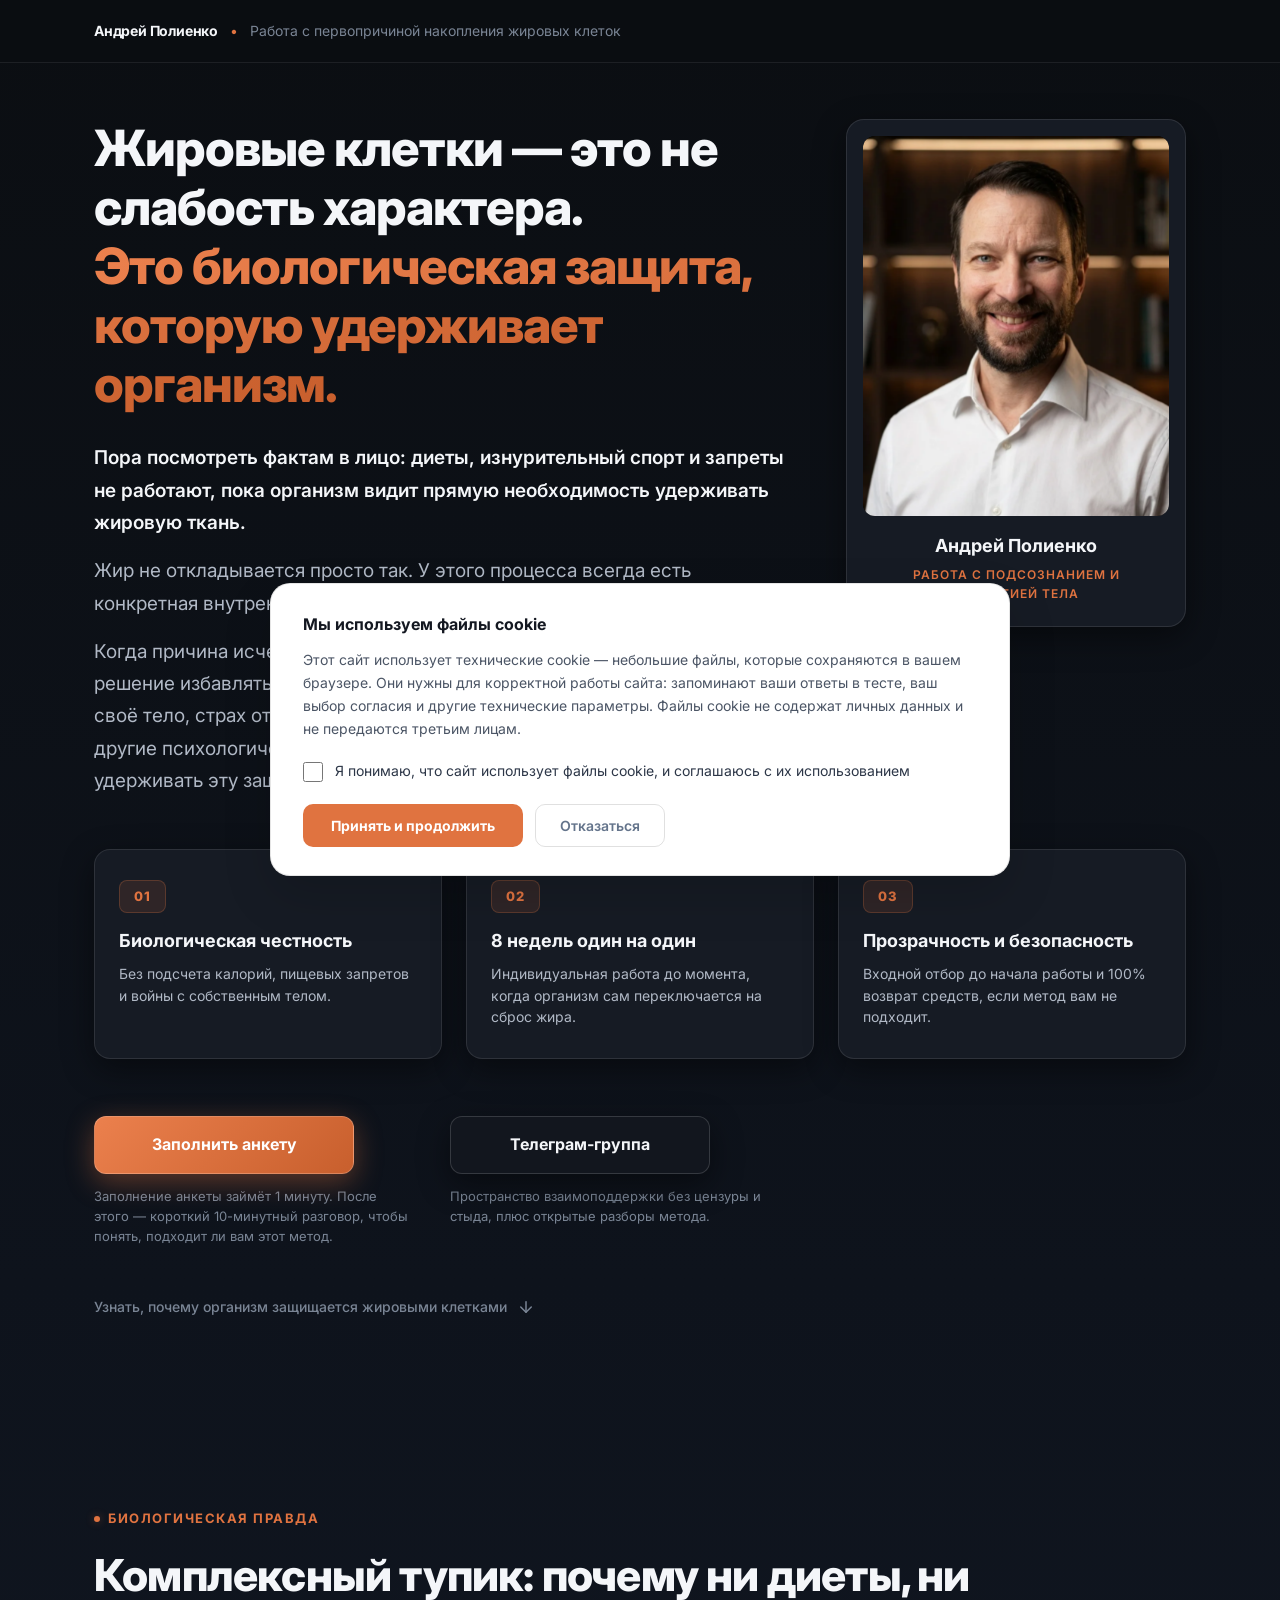
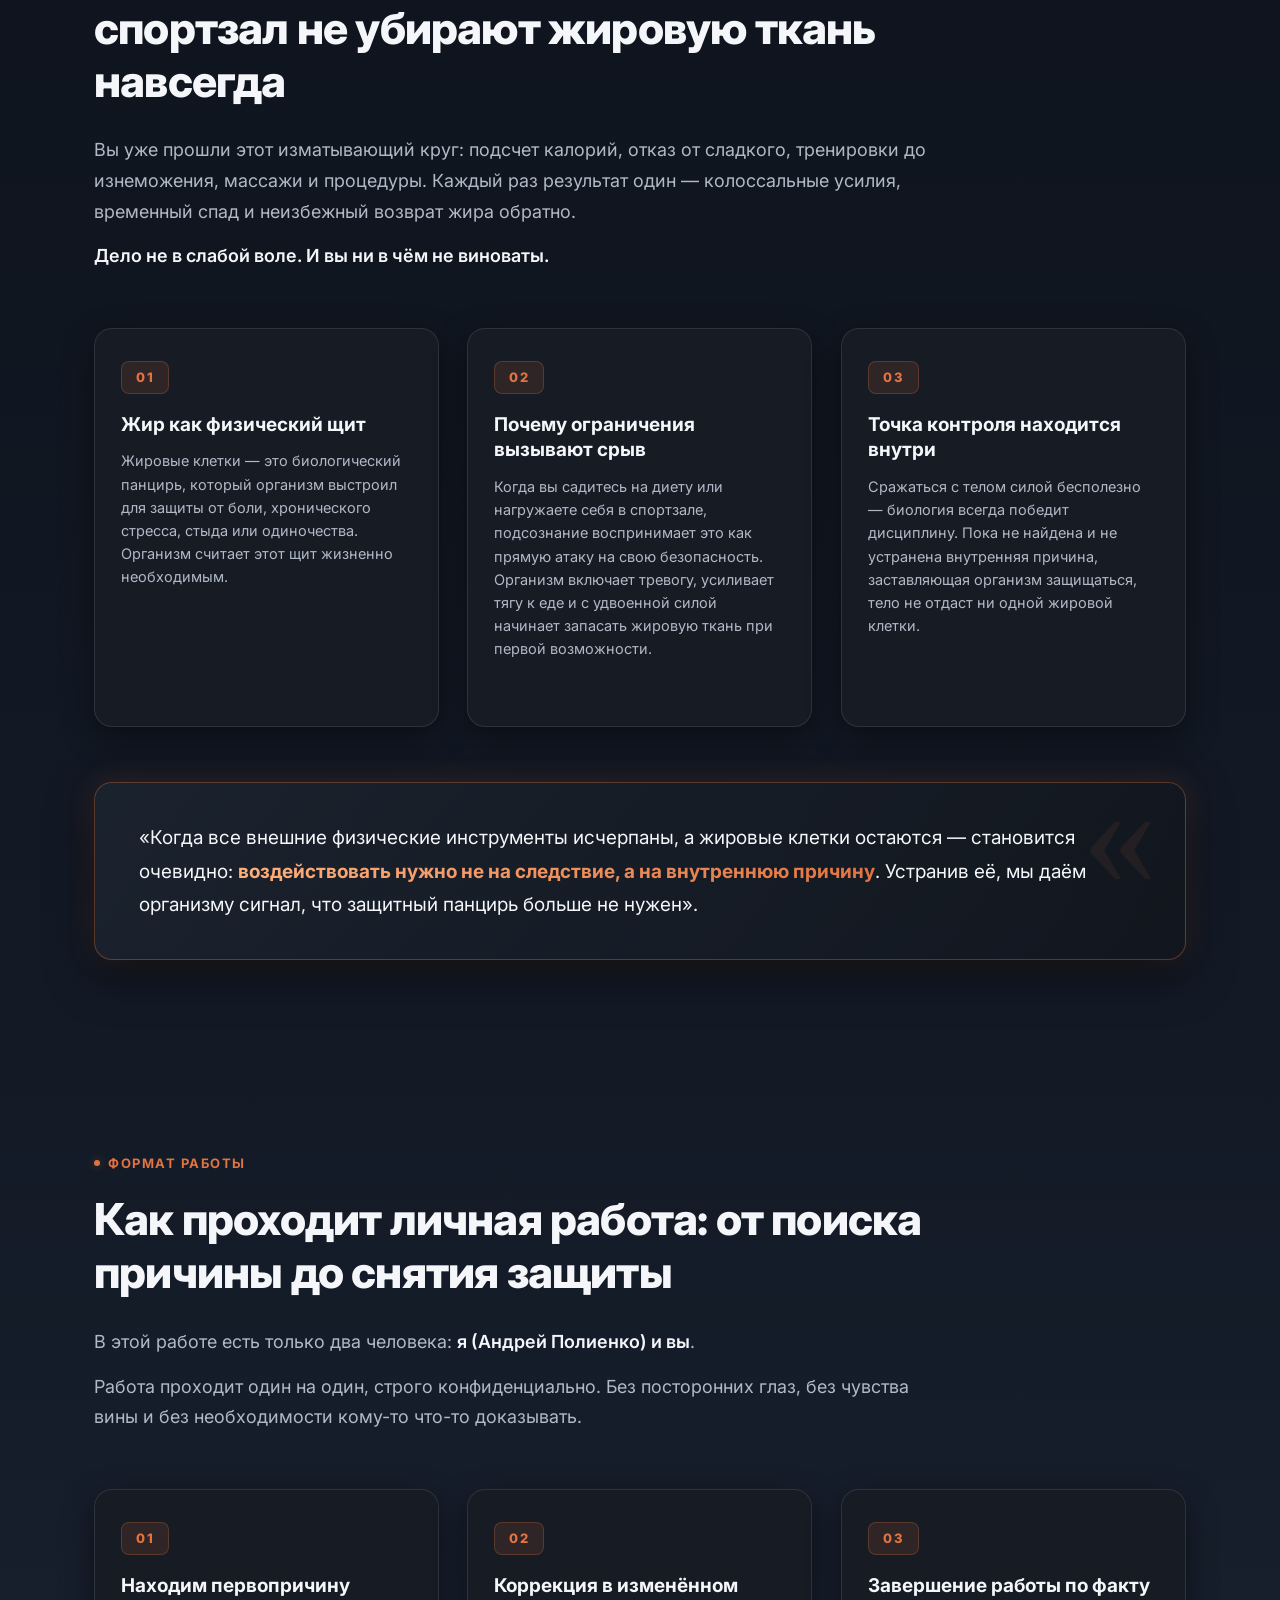
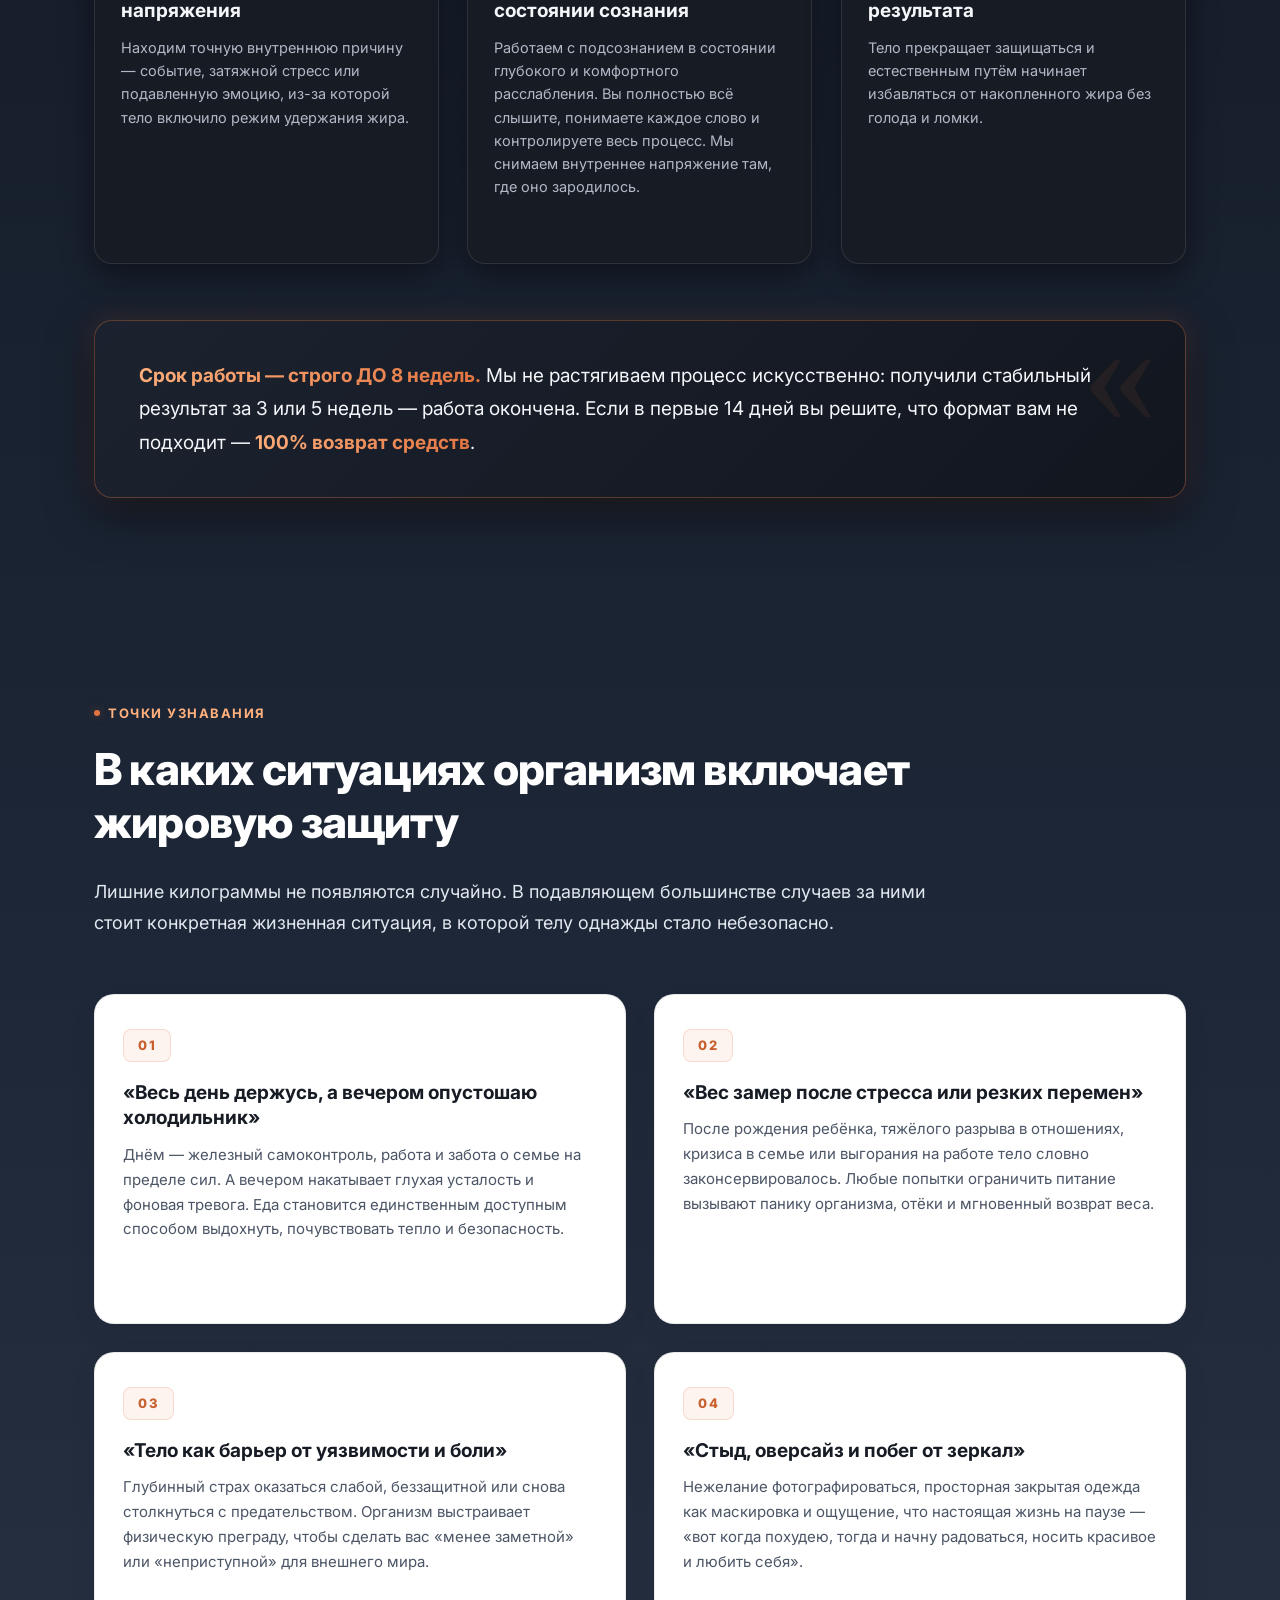
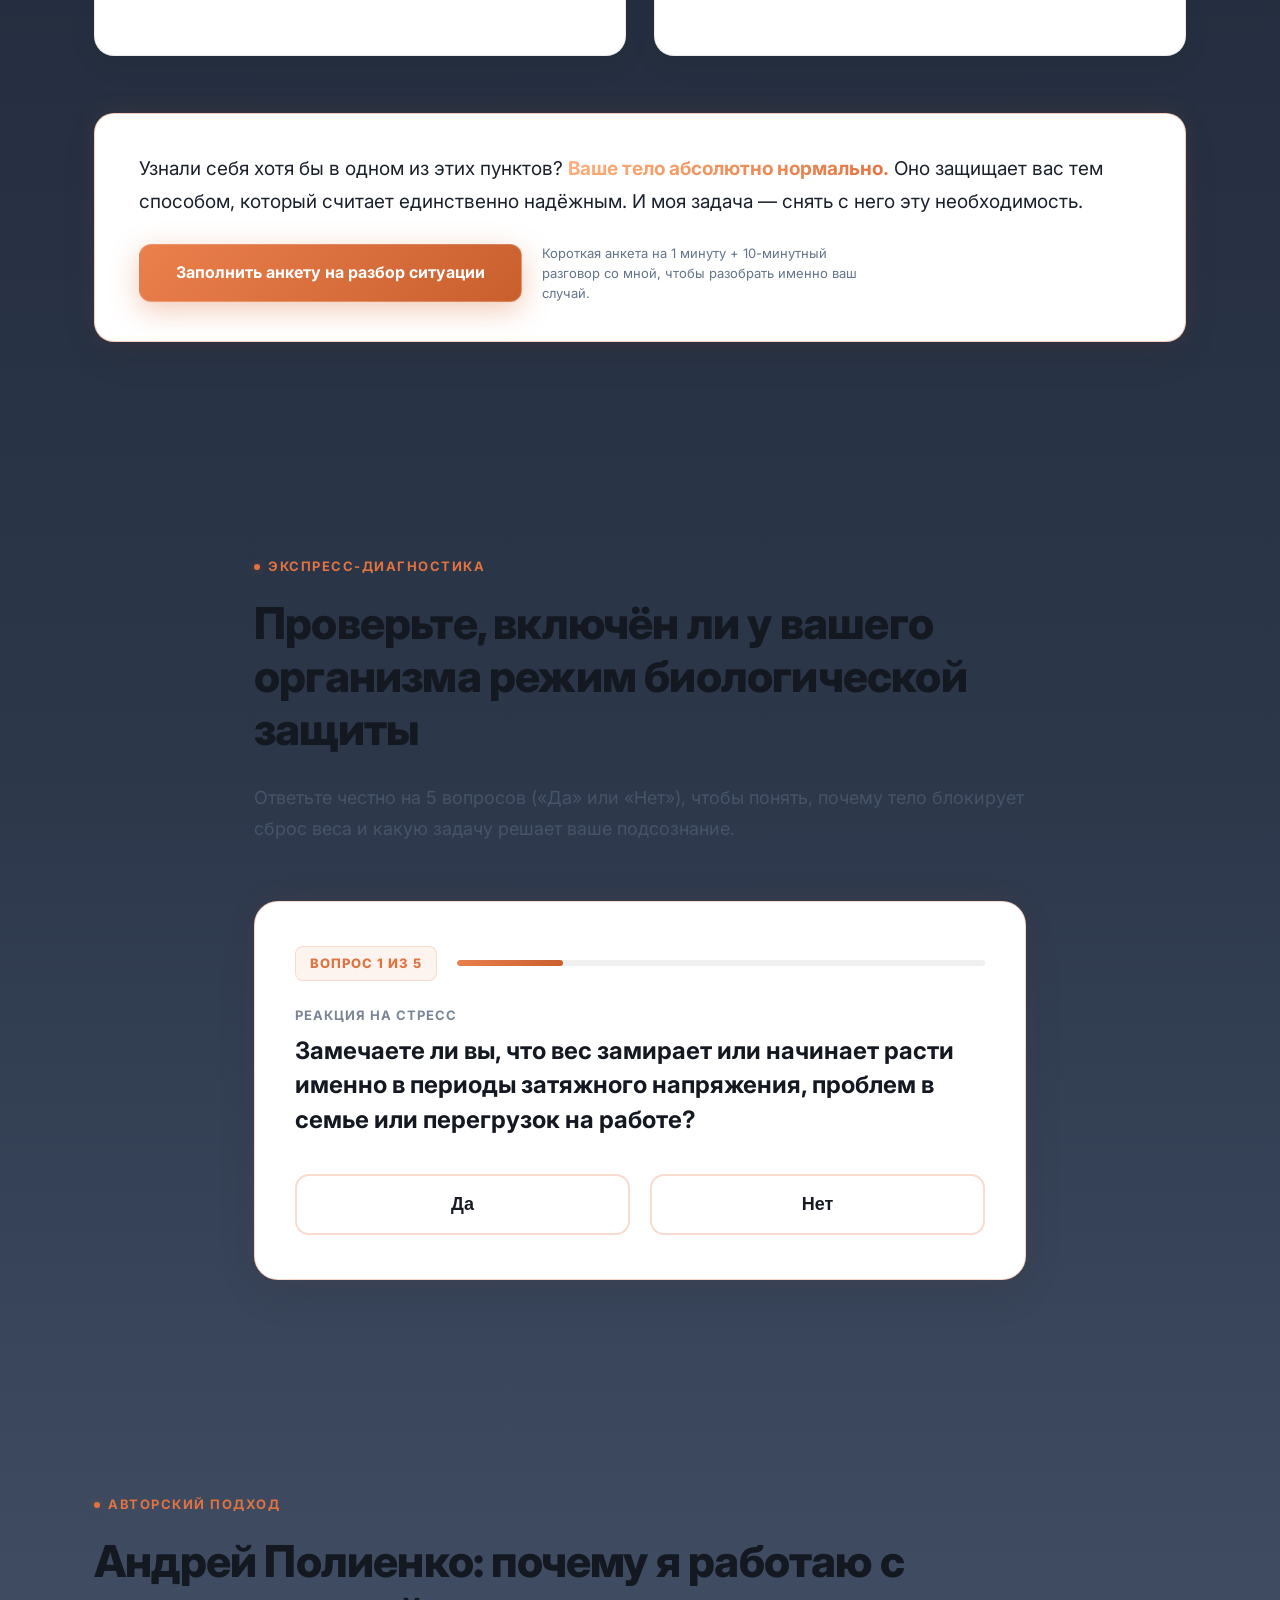
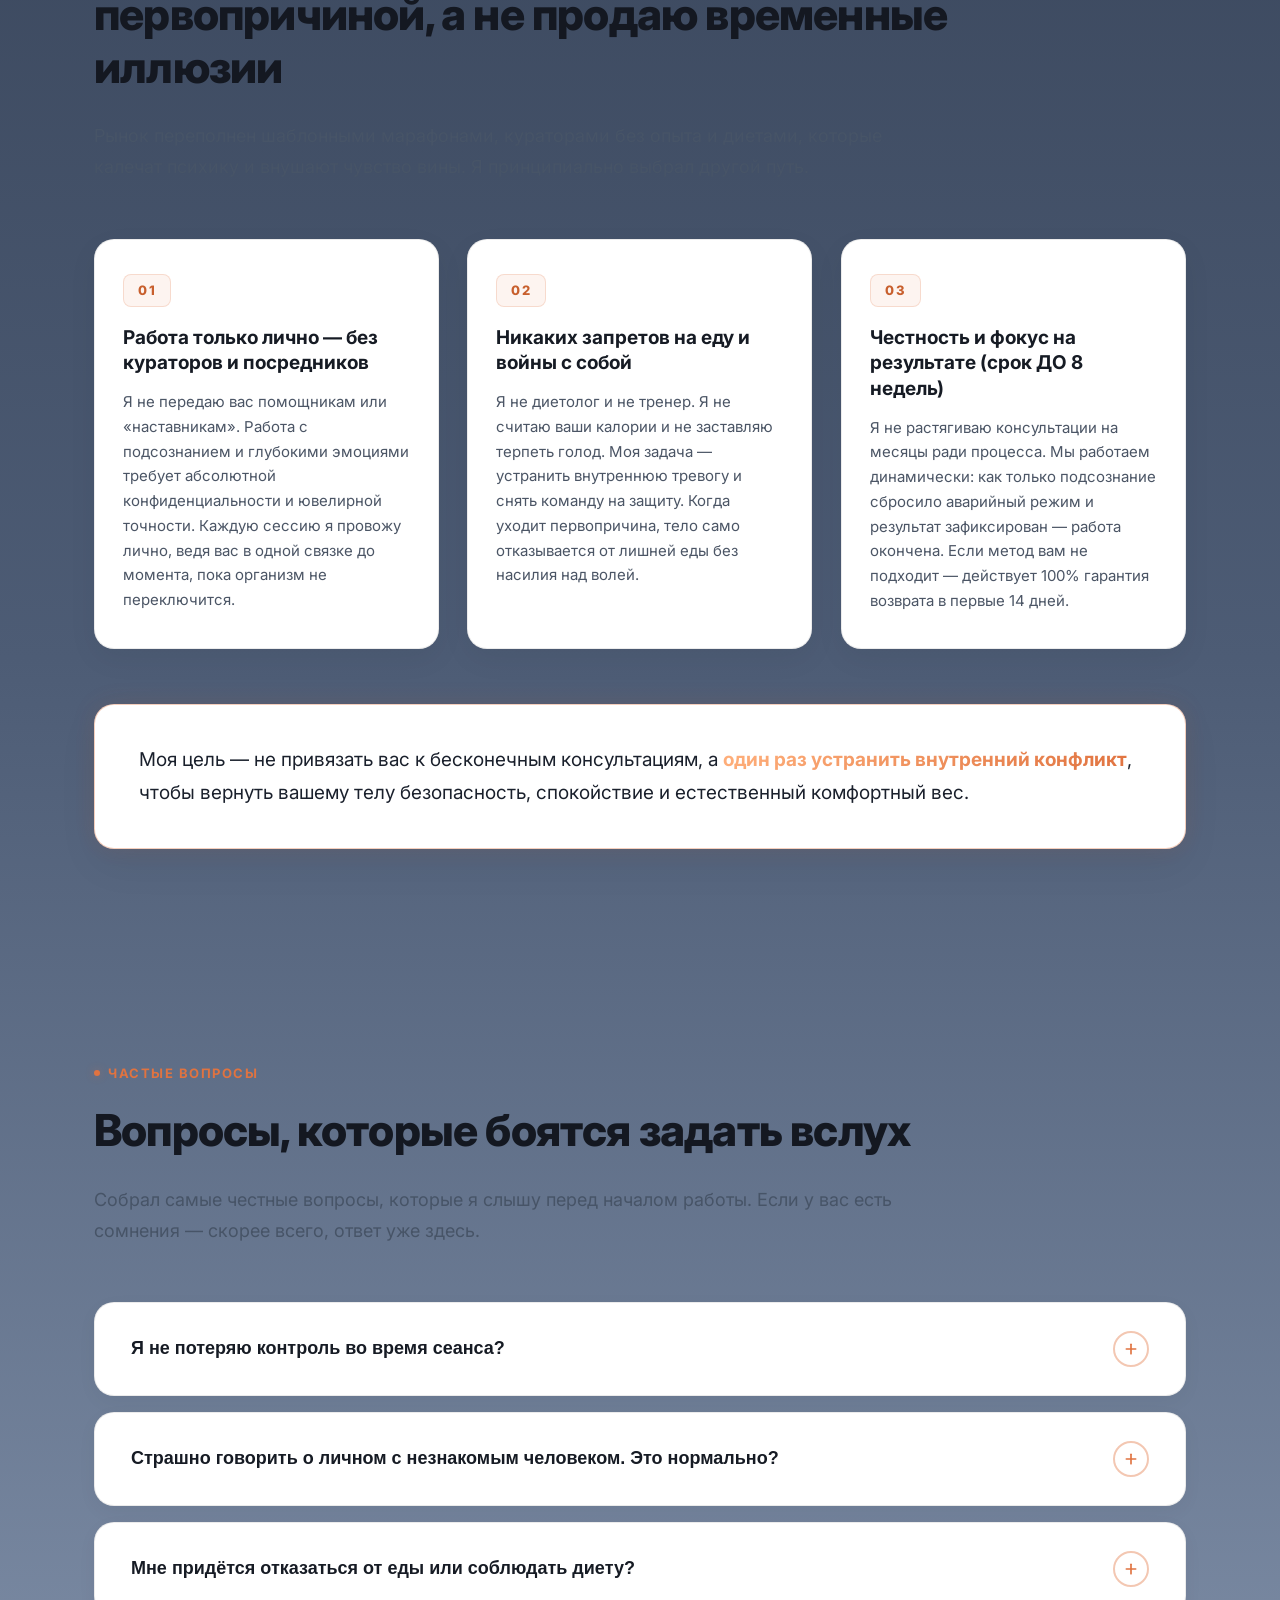
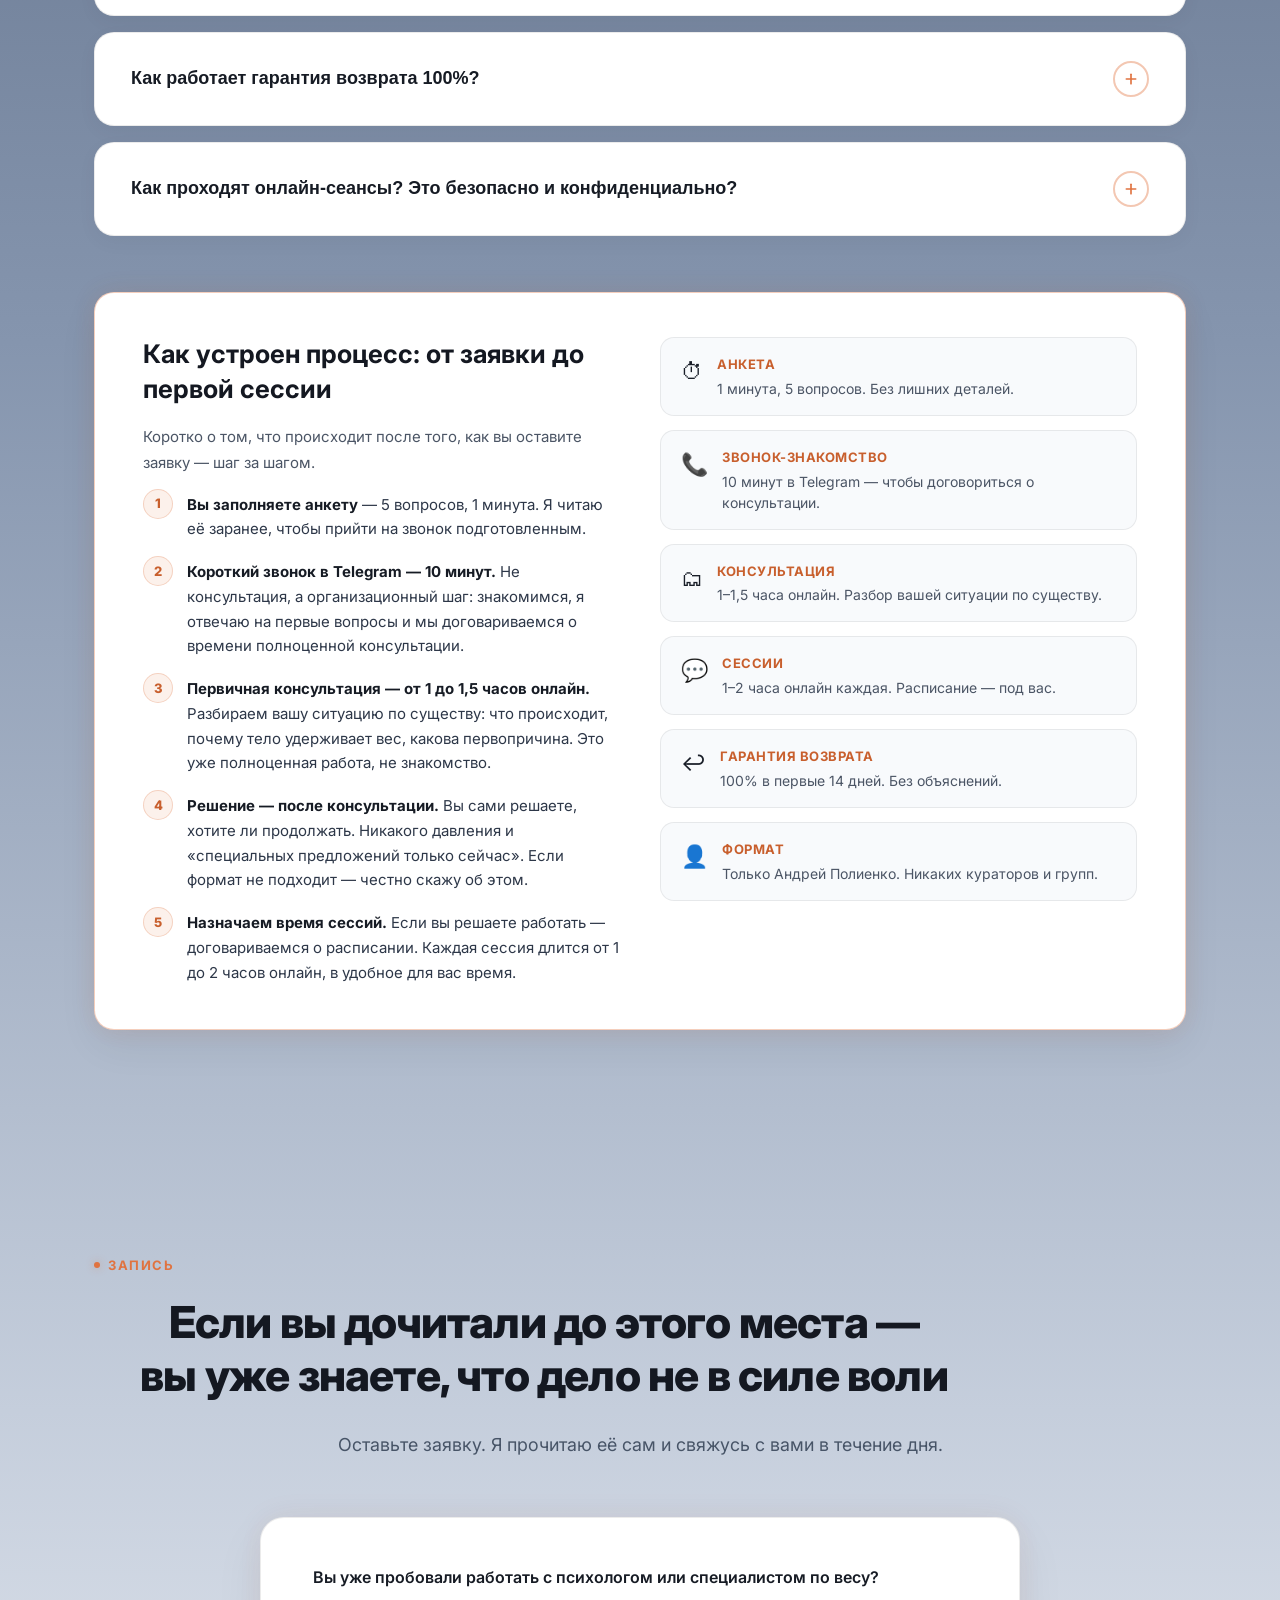
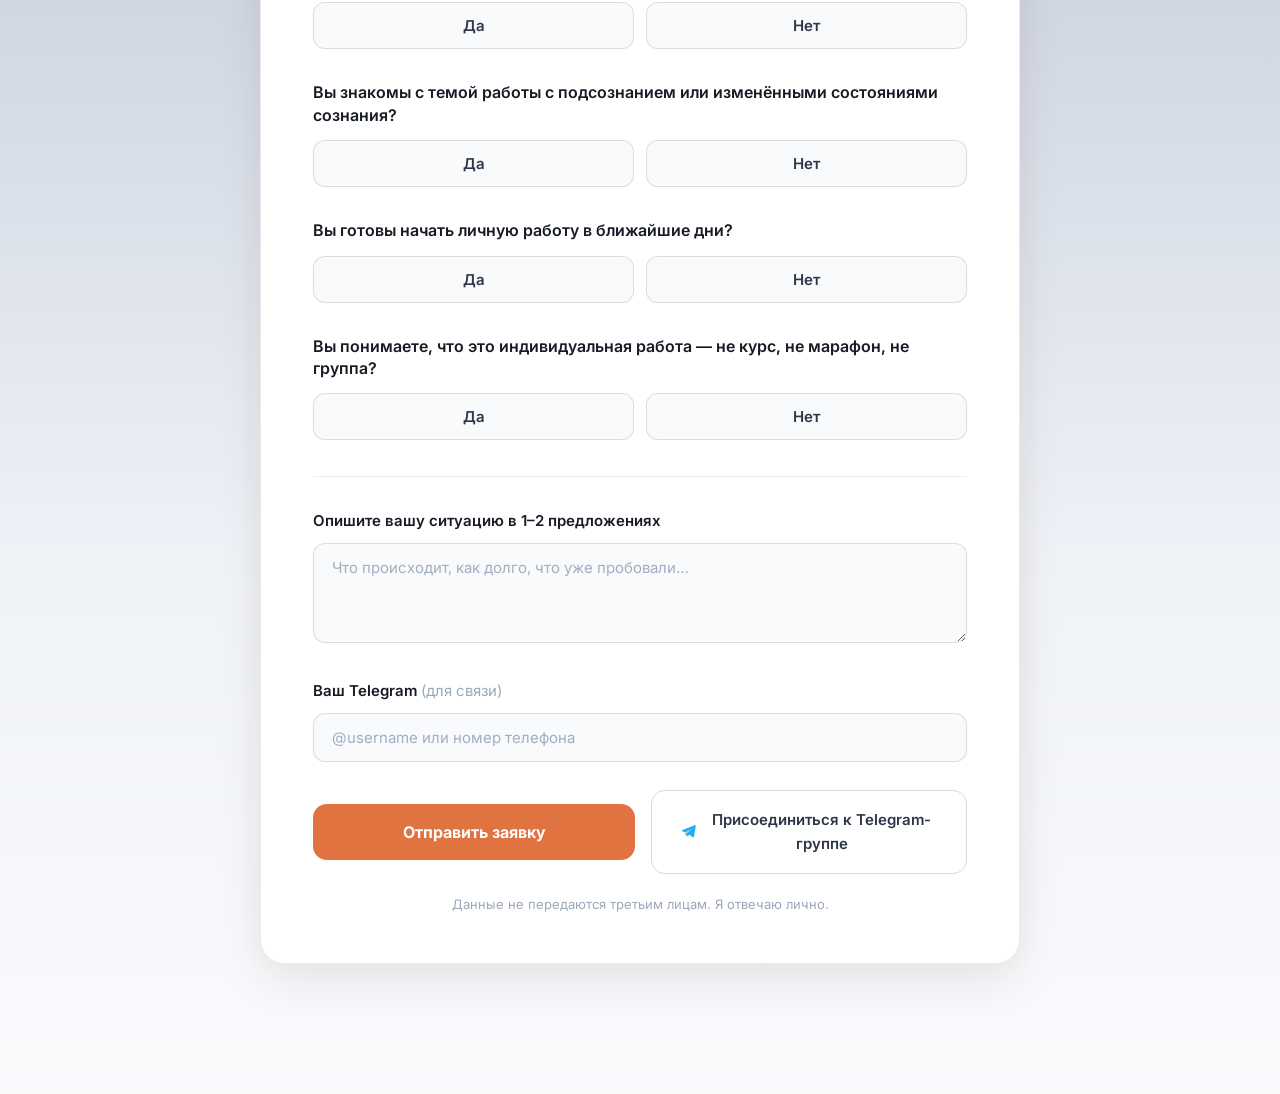
==== commit e59d48b4: "feat: Add Block 8 application form + cookie consent banner" ====
--- a/index.html
+++ b/index.html
@@ -1530,6 +1530,332 @@
                 gap: 28px;
             }
         }
+
+        /* ==========================================================================
+           БЛОК 8: Финальный CTA + Форма заявки
+           ========================================================================== */
+        .cta-section {
+            padding: 110px 0 130px;
+            background: transparent;
+            color: #191E28;
+        }
+
+        .cta-section .section-badge { color: var(--accent); }
+        .cta-section .section-title { color: #141821; }
+
+        .cta-lead {
+            color: #475467;
+            font-size: clamp(16px, 1.4vw, 18px);
+            line-height: 1.75;
+            max-width: 620px;
+            margin: 0 auto 56px;
+            text-align: center;
+        }
+
+        .cta-form-wrap {
+            background: #FFFFFF;
+            border: 1px solid rgba(0,0,0,0.08);
+            border-radius: 24px;
+            padding: 48px 52px;
+            box-shadow: 0 20px 50px rgba(0,0,0,0.07), 0 0 30px rgba(224,115,64,0.07);
+            max-width: 760px;
+            margin: 0 auto;
+        }
+
+        .cta-yn-group {
+            margin-bottom: 32px;
+        }
+
+        .cta-yn-label {
+            color: #161B24;
+            font-size: 16px;
+            font-weight: 600;
+            line-height: 1.4;
+            margin-bottom: 14px;
+            display: block;
+        }
+
+        .cta-yn-buttons {
+            display: flex;
+            gap: 12px;
+        }
+
+        .cta-yn-btn {
+            flex: 1;
+            padding: 13px 20px;
+            border-radius: 12px;
+            border: 1.5px solid rgba(0,0,0,0.12);
+            background: #F8FAFC;
+            color: #2D3748;
+            font-size: 15px;
+            font-weight: 600;
+            cursor: pointer;
+            transition: border-color 0.3s ease, background 0.3s ease, color 0.3s ease, box-shadow 0.3s ease;
+            font-family: inherit;
+        }
+
+        .cta-yn-btn:hover {
+            border-color: #CBD5E0;
+            background: #EDF2F7;
+        }
+
+        .cta-yn-btn.selected {
+            border-color: var(--accent);
+            background: rgba(224,115,64,0.08);
+            color: #C85F2D;
+            box-shadow: 0 0 0 3px rgba(224,115,64,0.12);
+        }
+
+        .cta-field-group {
+            margin-bottom: 28px;
+        }
+
+        .cta-field-label {
+            display: block;
+            color: #161B24;
+            font-size: 15px;
+            font-weight: 600;
+            margin-bottom: 10px;
+        }
+
+        .cta-textarea,
+        .cta-input {
+            width: 100%;
+            border: 1.5px solid rgba(0,0,0,0.12);
+            border-radius: 12px;
+            padding: 14px 18px;
+            font-size: 15px;
+            font-family: inherit;
+            color: #2D3748;
+            background: #F8FAFC;
+            outline: none;
+            transition: border-color 0.3s ease, box-shadow 0.3s ease;
+            box-sizing: border-box;
+            resize: vertical;
+        }
+
+        .cta-textarea { min-height: 100px; }
+
+        .cta-textarea:focus,
+        .cta-input:focus {
+            border-color: var(--accent);
+            box-shadow: 0 0 0 3px rgba(224,115,64,0.12);
+            background: #FFFFFF;
+        }
+
+        .cta-textarea::placeholder,
+        .cta-input::placeholder {
+            color: #A0AEC0;
+        }
+
+        .cta-divider {
+            border: none;
+            border-top: 1px solid rgba(0,0,0,0.07);
+            margin: 36px 0 32px;
+        }
+
+        .cta-actions {
+            display: flex;
+            gap: 16px;
+            align-items: center;
+            flex-wrap: wrap;
+        }
+
+        .btn-cta-primary {
+            flex: 1;
+            min-width: 220px;
+            padding: 18px 32px;
+            background: var(--accent);
+            color: #FFFFFF;
+            border: none;
+            border-radius: 14px;
+            font-size: 16px;
+            font-weight: 700;
+            cursor: pointer;
+            font-family: inherit;
+            transition: background 0.3s ease, box-shadow 0.3s ease, transform 0.3s ease;
+            text-align: center;
+        }
+
+        .btn-cta-primary:hover {
+            background: #C85F2D;
+            box-shadow: 0 8px 28px rgba(224,115,64,0.4);
+            transform: translateY(-2px);
+        }
+
+        .btn-cta-soft {
+            flex: 1;
+            min-width: 220px;
+            padding: 17px 28px;
+            background: transparent;
+            color: #2D3748;
+            border: 1.5px solid rgba(0,0,0,0.15);
+            border-radius: 14px;
+            font-size: 15px;
+            font-weight: 600;
+            cursor: pointer;
+            font-family: inherit;
+            transition: border-color 0.3s ease, color 0.3s ease, background 0.3s ease;
+            text-align: center;
+            text-decoration: none;
+            display: flex;
+            align-items: center;
+            justify-content: center;
+            gap: 8px;
+        }
+
+        .btn-cta-soft:hover {
+            border-color: #2AABEE;
+            color: #2AABEE;
+            background: rgba(42,171,238,0.05);
+        }
+
+        .cta-privacy {
+            text-align: center;
+            color: #9BA8BB;
+            font-size: 13px;
+            margin-top: 20px;
+            line-height: 1.6;
+        }
+
+        .cta-success {
+            display: none;
+            text-align: center;
+            padding: 40px 20px;
+        }
+
+        .cta-success-icon {
+            font-size: 48px;
+            margin-bottom: 20px;
+        }
+
+        .cta-success-title {
+            font-size: 22px;
+            font-weight: 700;
+            color: #141821;
+            margin-bottom: 12px;
+        }
+
+        .cta-success-text {
+            color: #475467;
+            font-size: 15px;
+            line-height: 1.7;
+        }
+
+        @media (max-width: 960px) {
+            .cta-section { padding: 64px 0 80px; }
+            .cta-form-wrap { padding: 28px 22px; }
+            .cta-actions { flex-direction: column; }
+            .btn-cta-primary, .btn-cta-soft { min-width: unset; width: 100%; }
+        }
+
+        /* ==========================================================================
+           Cookie-баннер
+           ========================================================================== */
+        .cookie-banner {
+            position: fixed;
+            bottom: 24px;
+            left: 50%;
+            transform: translateX(-50%) translateY(120px);
+            width: calc(100% - 48px);
+            max-width: 740px;
+            background: #FFFFFF;
+            border: 1px solid rgba(0,0,0,0.1);
+            border-radius: 20px;
+            padding: 28px 32px;
+            box-shadow: 0 20px 50px rgba(0,0,0,0.14);
+            z-index: 9999;
+            transition: transform 0.6s cubic-bezier(0.16, 1, 0.3, 1), opacity 0.5s ease;
+            opacity: 0;
+        }
+
+        .cookie-banner.visible {
+            transform: translateX(-50%) translateY(0);
+            opacity: 1;
+        }
+
+        .cookie-banner-title {
+            font-size: 16px;
+            font-weight: 700;
+            color: #141821;
+            margin-bottom: 10px;
+        }
+
+        .cookie-banner-text {
+            font-size: 14px;
+            color: #4B5565;
+            line-height: 1.65;
+            margin-bottom: 20px;
+        }
+
+        .cookie-checkbox-row {
+            display: flex;
+            align-items: flex-start;
+            gap: 12px;
+            margin-bottom: 22px;
+            cursor: pointer;
+        }
+
+        .cookie-checkbox-row input[type="checkbox"] {
+            width: 20px;
+            height: 20px;
+            flex-shrink: 0;
+            margin-top: 2px;
+            accent-color: var(--accent);
+            cursor: pointer;
+        }
+
+        .cookie-checkbox-label {
+            font-size: 14px;
+            color: #2D3748;
+            line-height: 1.55;
+            cursor: pointer;
+        }
+
+        .cookie-actions {
+            display: flex;
+            gap: 12px;
+            flex-wrap: wrap;
+        }
+
+        .cookie-btn-accept {
+            padding: 12px 28px;
+            background: var(--accent);
+            color: #FFFFFF;
+            border: none;
+            border-radius: 10px;
+            font-size: 14px;
+            font-weight: 700;
+            cursor: pointer;
+            font-family: inherit;
+            transition: background 0.3s ease;
+        }
+
+        .cookie-btn-accept:hover { background: #C85F2D; }
+
+        .cookie-btn-decline {
+            padding: 12px 24px;
+            background: transparent;
+            color: #64748B;
+            border: 1.5px solid rgba(0,0,0,0.12);
+            border-radius: 10px;
+            font-size: 14px;
+            font-weight: 600;
+            cursor: pointer;
+            font-family: inherit;
+            transition: border-color 0.3s ease, color 0.3s ease;
+        }
+
+        .cookie-btn-decline:hover {
+            border-color: #94A3B8;
+            color: #334155;
+        }
+
+        @media (max-width: 600px) {
+            .cookie-banner { padding: 20px 18px; bottom: 12px; }
+            .cookie-actions { flex-direction: column; }
+            .cookie-btn-accept, .cookie-btn-decline { width: 100%; text-align: center; }
+        }
     </style>
 </head>
 <body>
@@ -2376,5 +2702,213 @@
             });
         });
     </script>
+
+    <!-- БЛОК 8: Финальный CTA + Форма заявки -->
+    <section class="cta-section" id="application">
+        <div class="container">
+
+            <div class="section-badge reveal-on-scroll" style="text-align:center;">Запись</div>
+
+            <h2 class="section-title reveal-on-scroll" style="text-align:center;">
+                Если вы дочитали до этого места —<br>вы уже знаете, что дело не в силе воли
+            </h2>
+
+            <p class="cta-lead reveal-on-scroll">
+                Оставьте заявку. Я прочитаю её сам и свяжусь с вами в течение дня.
+            </p>
+
+            <div class="cta-form-wrap reveal-on-scroll">
+                <div id="ctaFormInner">
+
+                    <!-- Q1 -->
+                    <div class="cta-yn-group">
+                        <span class="cta-yn-label">Вы уже пробовали работать с психологом или специалистом по весу?</span>
+                        <div class="cta-yn-buttons" data-field="q1">
+                            <button type="button" class="cta-yn-btn" data-val="yes">Да</button>
+                            <button type="button" class="cta-yn-btn" data-val="no">Нет</button>
+                        </div>
+                    </div>
+
+                    <!-- Q2 -->
+                    <div class="cta-yn-group">
+                        <span class="cta-yn-label">Вы знакомы с темой работы с подсознанием или изменёнными состояниями сознания?</span>
+                        <div class="cta-yn-buttons" data-field="q2">
+                            <button type="button" class="cta-yn-btn" data-val="yes">Да</button>
+                            <button type="button" class="cta-yn-btn" data-val="no">Нет</button>
+                        </div>
+                    </div>
+
+                    <!-- Q3 -->
+                    <div class="cta-yn-group">
+                        <span class="cta-yn-label">Вы готовы начать личную работу в ближайшие дни?</span>
+                        <div class="cta-yn-buttons" data-field="q3">
+                            <button type="button" class="cta-yn-btn" data-val="yes">Да</button>
+                            <button type="button" class="cta-yn-btn" data-val="no">Нет</button>
+                        </div>
+                    </div>
+
+                    <!-- Q4 -->
+                    <div class="cta-yn-group">
+                        <span class="cta-yn-label">Вы понимаете, что это индивидуальная работа — не курс, не марафон, не группа?</span>
+                        <div class="cta-yn-buttons" data-field="q4">
+                            <button type="button" class="cta-yn-btn" data-val="yes">Да</button>
+                            <button type="button" class="cta-yn-btn" data-val="no">Нет</button>
+                        </div>
+                    </div>
+
+                    <hr class="cta-divider">
+
+                    <!-- Текстовое поле -->
+                    <div class="cta-field-group">
+                        <label class="cta-field-label" for="ctaSituation">Опишите вашу ситуацию в 1–2 предложениях</label>
+                        <textarea id="ctaSituation" class="cta-textarea" placeholder="Что происходит, как долго, что уже пробовали…"></textarea>
+                    </div>
+
+                    <!-- Telegram -->
+                    <div class="cta-field-group">
+                        <label class="cta-field-label" for="ctaTelegram">Ваш Telegram <span style="font-weight:400; color:#9BA8BB;">(для связи)</span></label>
+                        <input id="ctaTelegram" class="cta-input" type="text" placeholder="@username или номер телефона">
+                    </div>
+
+                    <!-- Кнопки -->
+                    <div class="cta-actions">
+                        <button type="button" class="btn-cta-primary" id="ctaSubmitBtn">Отправить заявку</button>
+                        <a href="https://t.me/polienko" target="_blank" rel="noopener" class="btn-cta-soft">
+                            <svg width="20" height="20" viewBox="0 0 24 24" fill="none"><path d="M21.198 2.433a2.242 2.242 0 00-1.022.215l-16.6 6.593C2.4 9.7 2.4 10.75 3.6 11.145l4.065 1.272 1.573 4.9c.21.65 1.02.9 1.573.455l2.263-1.9 4.405 3.228c.81.595 1.96.21 2.165-.762L21.945 4.1c.3-1.395-.69-2.015-1.747-1.667zM8.75 13.775l-.58 3.14-1.14-3.56 9.9-6.14-8.18 6.56z" fill="#2AABEE"/></svg>
+                            Присоединиться к Telegram-группе
+                        </a>
+                    </div>
+
+                    <p class="cta-privacy">Данные не передаются третьим лицам. Я отвечаю лично.</p>
+                </div>
+
+                <!-- Экран успеха -->
+                <div class="cta-success" id="ctaSuccess">
+                    <div class="cta-success-icon">✅</div>
+                    <div class="cta-success-title">Заявка отправлена</div>
+                    <p class="cta-success-text">
+                        Я прочитаю её сегодня и напишу вам в Telegram.<br>
+                        Если не получили ответ в течение дня — напишите мне сами: <a href="https://t.me/polienko" style="color:var(--accent);">@polienko</a>
+                    </p>
+                </div>
+            </div>
+
+        </div>
+    </section>
+
+    <!-- Cookie-баннер -->
+    <div class="cookie-banner" id="cookieBanner" role="dialog" aria-label="Использование файлов cookie">
+        <div class="cookie-banner-title">Мы используем файлы cookie</div>
+        <p class="cookie-banner-text">
+            Этот сайт использует технические cookie — небольшие файлы, которые сохраняются в вашем браузере. Они нужны для корректной работы сайта: запоминают ваши ответы в тесте, ваш выбор согласия и другие технические параметры. Файлы cookie не содержат личных данных и не передаются третьим лицам.
+        </p>
+        <label class="cookie-checkbox-row" for="cookieCheckbox">
+            <input type="checkbox" id="cookieCheckbox">
+            <span class="cookie-checkbox-label">Я понимаю, что сайт использует файлы cookie, и соглашаюсь с их использованием</span>
+        </label>
+        <div class="cookie-actions">
+            <button type="button" class="cookie-btn-accept" id="cookieAccept">Принять и продолжить</button>
+            <button type="button" class="cookie-btn-decline" id="cookieDecline">Отказаться</button>
+        </div>
+    </div>
+
+    <script>
+        // Блок 8 — Yes/No кнопки
+        document.querySelectorAll('.cta-yn-buttons').forEach(group => {
+            group.querySelectorAll('.cta-yn-btn').forEach(btn => {
+                btn.addEventListener('click', () => {
+                    group.querySelectorAll('.cta-yn-btn').forEach(b => b.classList.remove('selected'));
+                    btn.classList.add('selected');
+                });
+            });
+        });
+
+        // Блок 8 — Отправка формы
+        document.getElementById('ctaSubmitBtn').addEventListener('click', () => {
+            const telegram = document.getElementById('ctaTelegram').value.trim();
+            const situation = document.getElementById('ctaSituation').value.trim();
+
+            if (!telegram) {
+                document.getElementById('ctaTelegram').focus();
+                document.getElementById('ctaTelegram').style.borderColor = '#E07340';
+                return;
+            }
+
+            // Собираем ответы
+            const answers = {};
+            document.querySelectorAll('.cta-yn-buttons').forEach(group => {
+                const field = group.dataset.field;
+                const selected = group.querySelector('.cta-yn-btn.selected');
+                answers[field] = selected ? selected.dataset.val : 'не ответила';
+            });
+
+            // Формируем сообщение для Telegram
+            const labels = {
+                q1: 'Работала с психологом/специалистом',
+                q2: 'Знакома с работой с подсознанием',
+                q3: 'Готова начать в ближайшие дни',
+                q4: 'Понимает формат (индивид. работа)'
+            };
+            const valMap = { yes: 'Да', no: 'Нет', 'не ответила': '—' };
+            let msg = '📋 Новая заявка с сайта\n\n';
+            for (const [k, v] of Object.entries(answers)) {
+                msg += `• ${labels[k]}: ${valMap[v] || v}\n`;
+            }
+            msg += `\n📝 Ситуация: ${situation || '—'}`;
+            msg += `\n📱 Telegram: ${telegram}`;
+
+            // Отправляем на сервер
+            fetch('/send', {
+                method: 'POST',
+                headers: { 'Content-Type': 'application/json' },
+                body: JSON.stringify({ message: msg })
+            })
+            .then(r => r.ok ? r.json() : Promise.reject(r))
+            .then(() => {
+                document.getElementById('ctaFormInner').style.display = 'none';
+                document.getElementById('ctaSuccess').style.display = 'block';
+            })
+            .catch(() => {
+                // Показываем успех даже если сервер не ответил (dev режим)
+                document.getElementById('ctaFormInner').style.display = 'none';
+                document.getElementById('ctaSuccess').style.display = 'block';
+            });
+        });
+
+        // Cookie-баннер
+        (function() {
+            const banner = document.getElementById('cookieBanner');
+            const acceptBtn = document.getElementById('cookieAccept');
+            const declineBtn = document.getElementById('cookieDecline');
+            const checkbox = document.getElementById('cookieCheckbox');
+
+            // Если уже решено — не показываем
+            if (localStorage.getItem('cookieConsent')) return;
+
+            // Показываем с небольшой задержкой
+            setTimeout(() => { banner.classList.add('visible'); }, 1200);
+
+            acceptBtn.addEventListener('click', () => {
+                if (!checkbox.checked) {
+                    checkbox.focus();
+                    checkbox.style.outline = '2px solid var(--accent)';
+                    return;
+                }
+                localStorage.setItem('cookieConsent', 'accepted');
+                hideBanner();
+            });
+
+            declineBtn.addEventListener('click', () => {
+                localStorage.setItem('cookieConsent', 'declined');
+                hideBanner();
+            });
+
+            function hideBanner() {
+                banner.style.transform = 'translateX(-50%) translateY(140px)';
+                banner.style.opacity = '0';
+                setTimeout(() => { banner.style.display = 'none'; }, 600);
+            }
+        })();
+    </script>
 </body>
 </html>
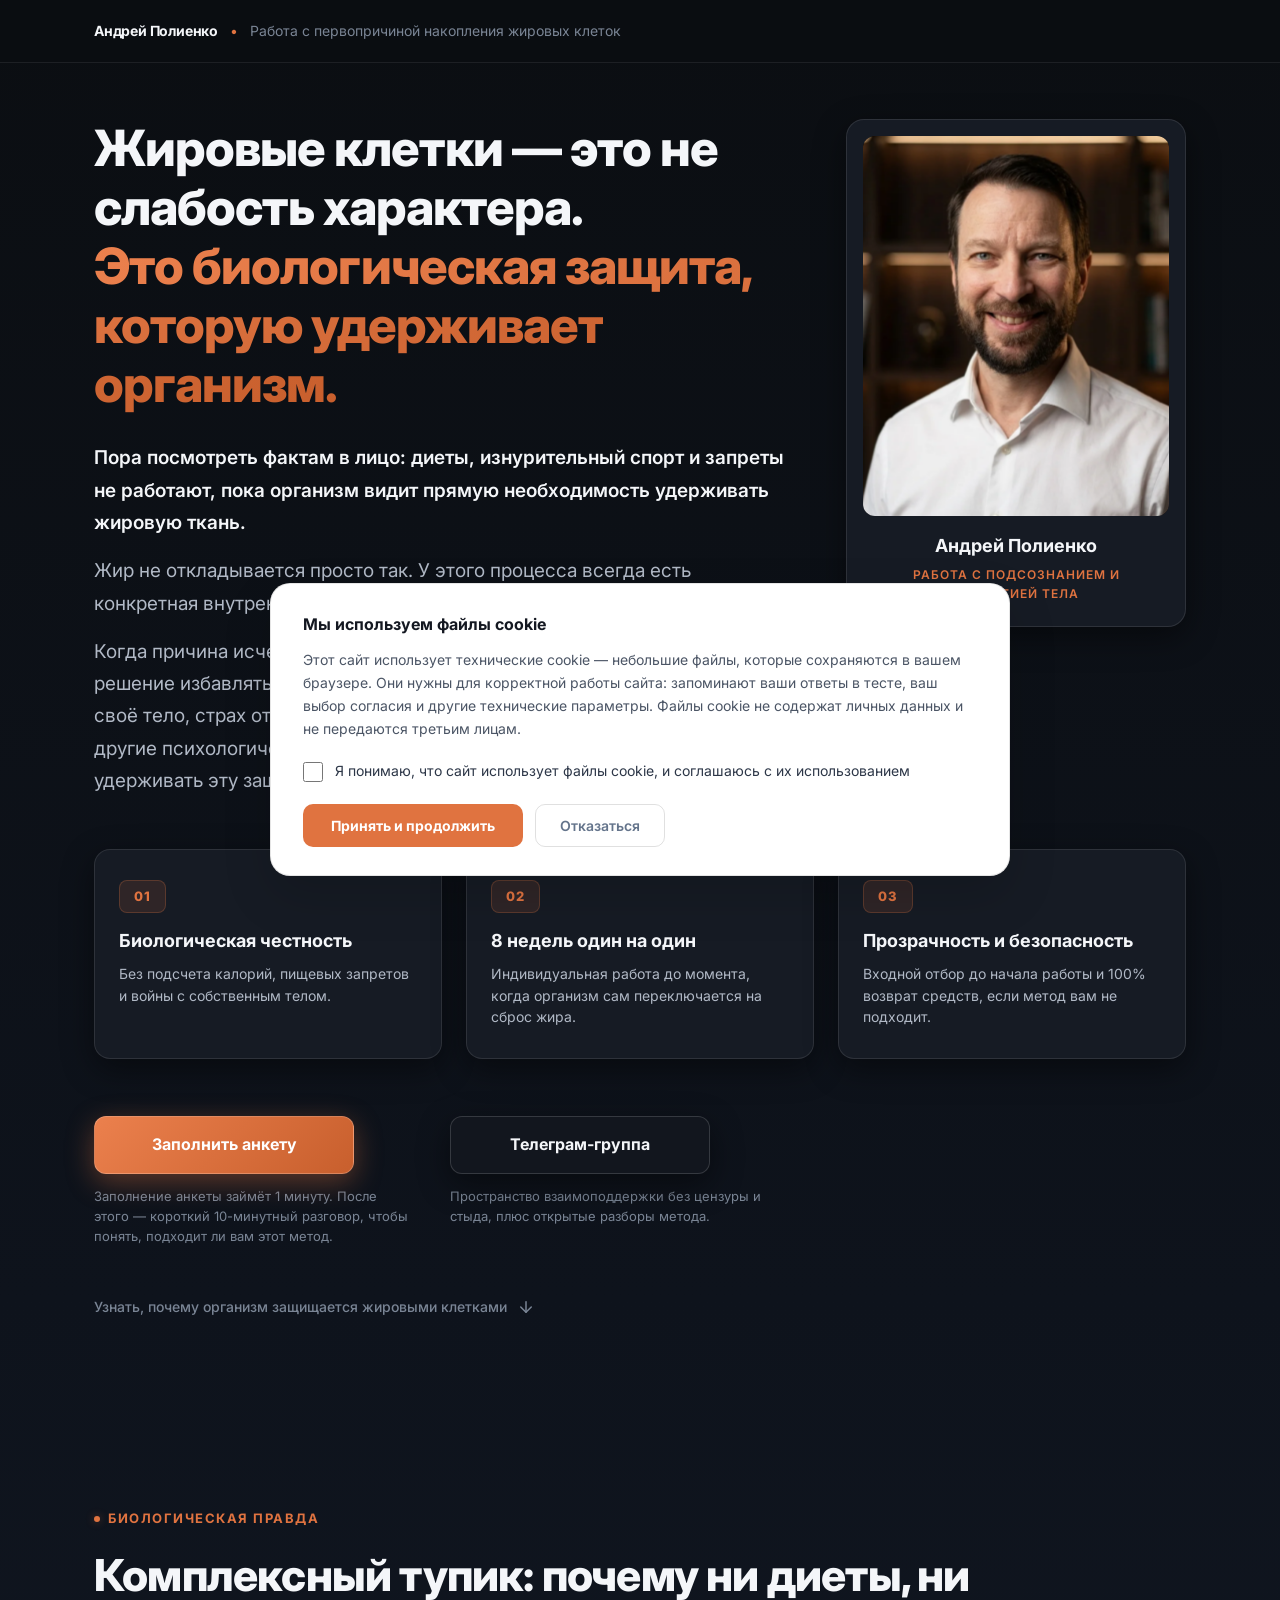
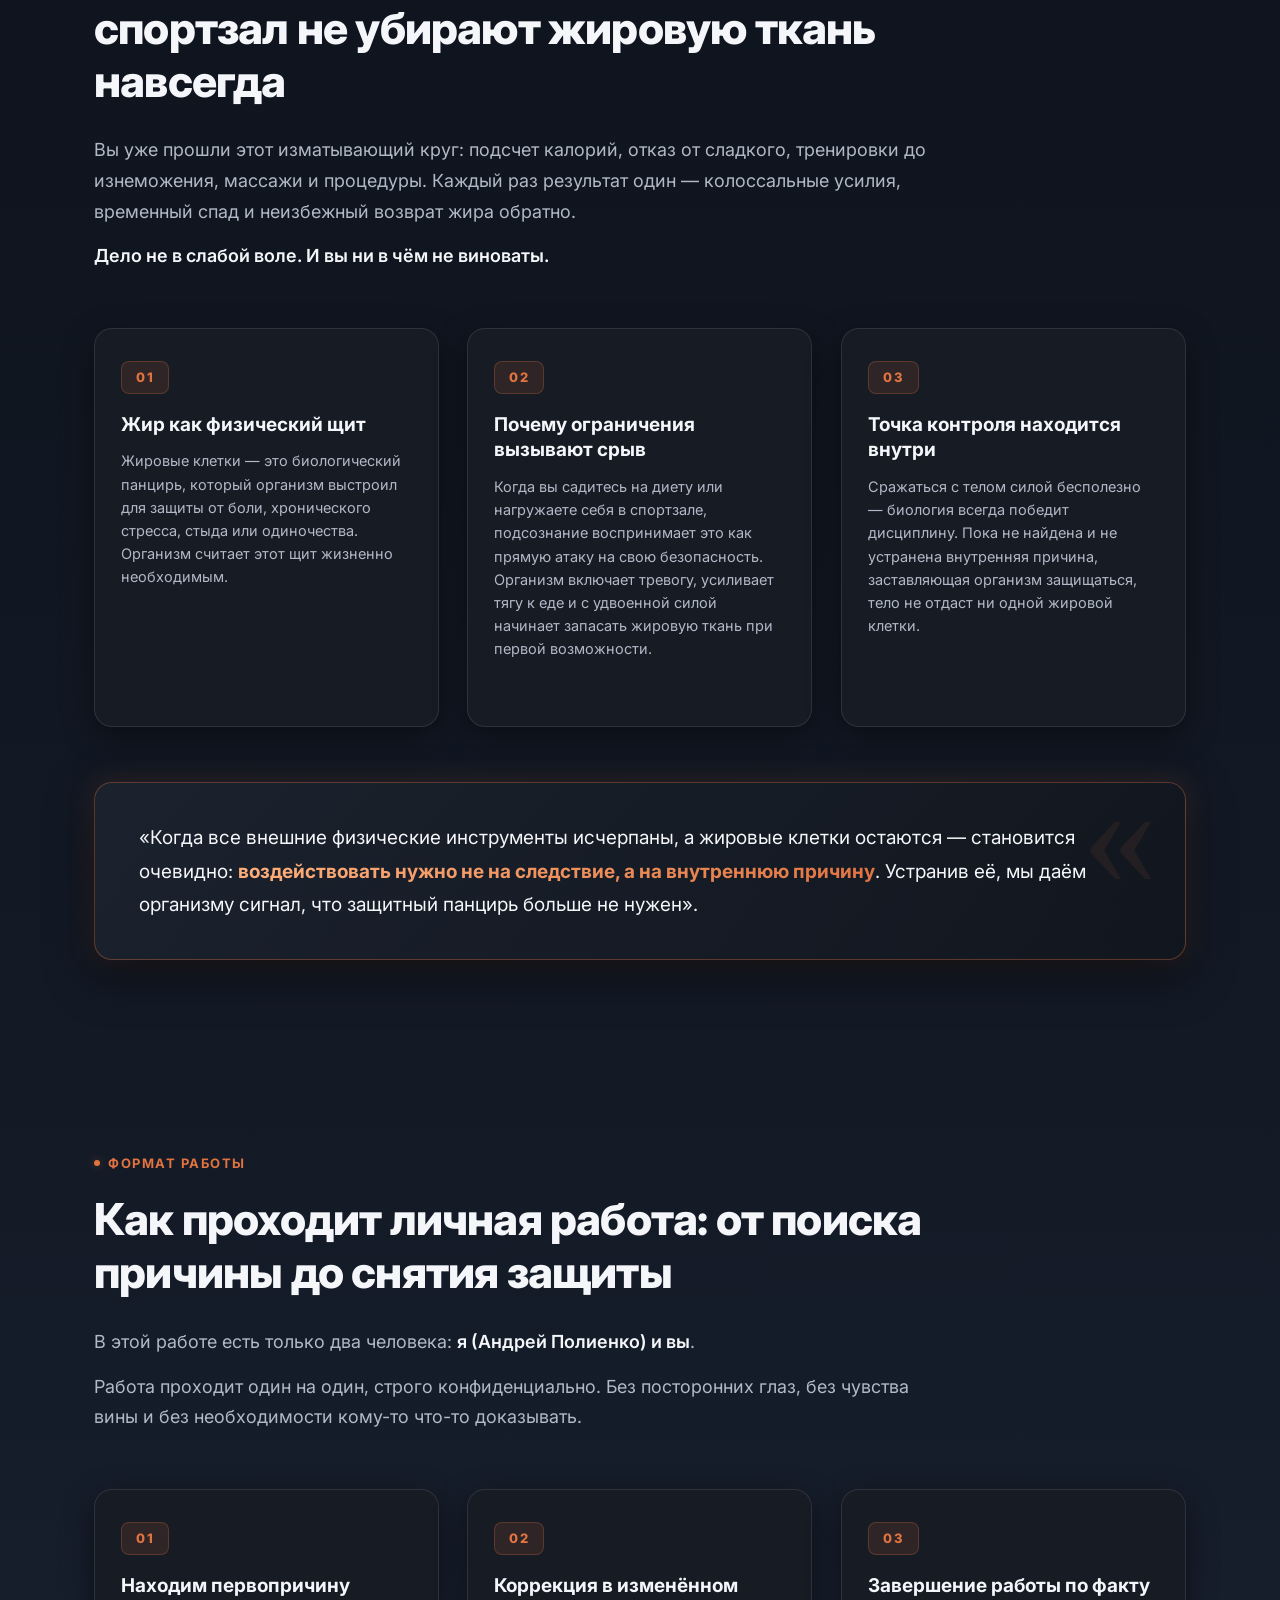
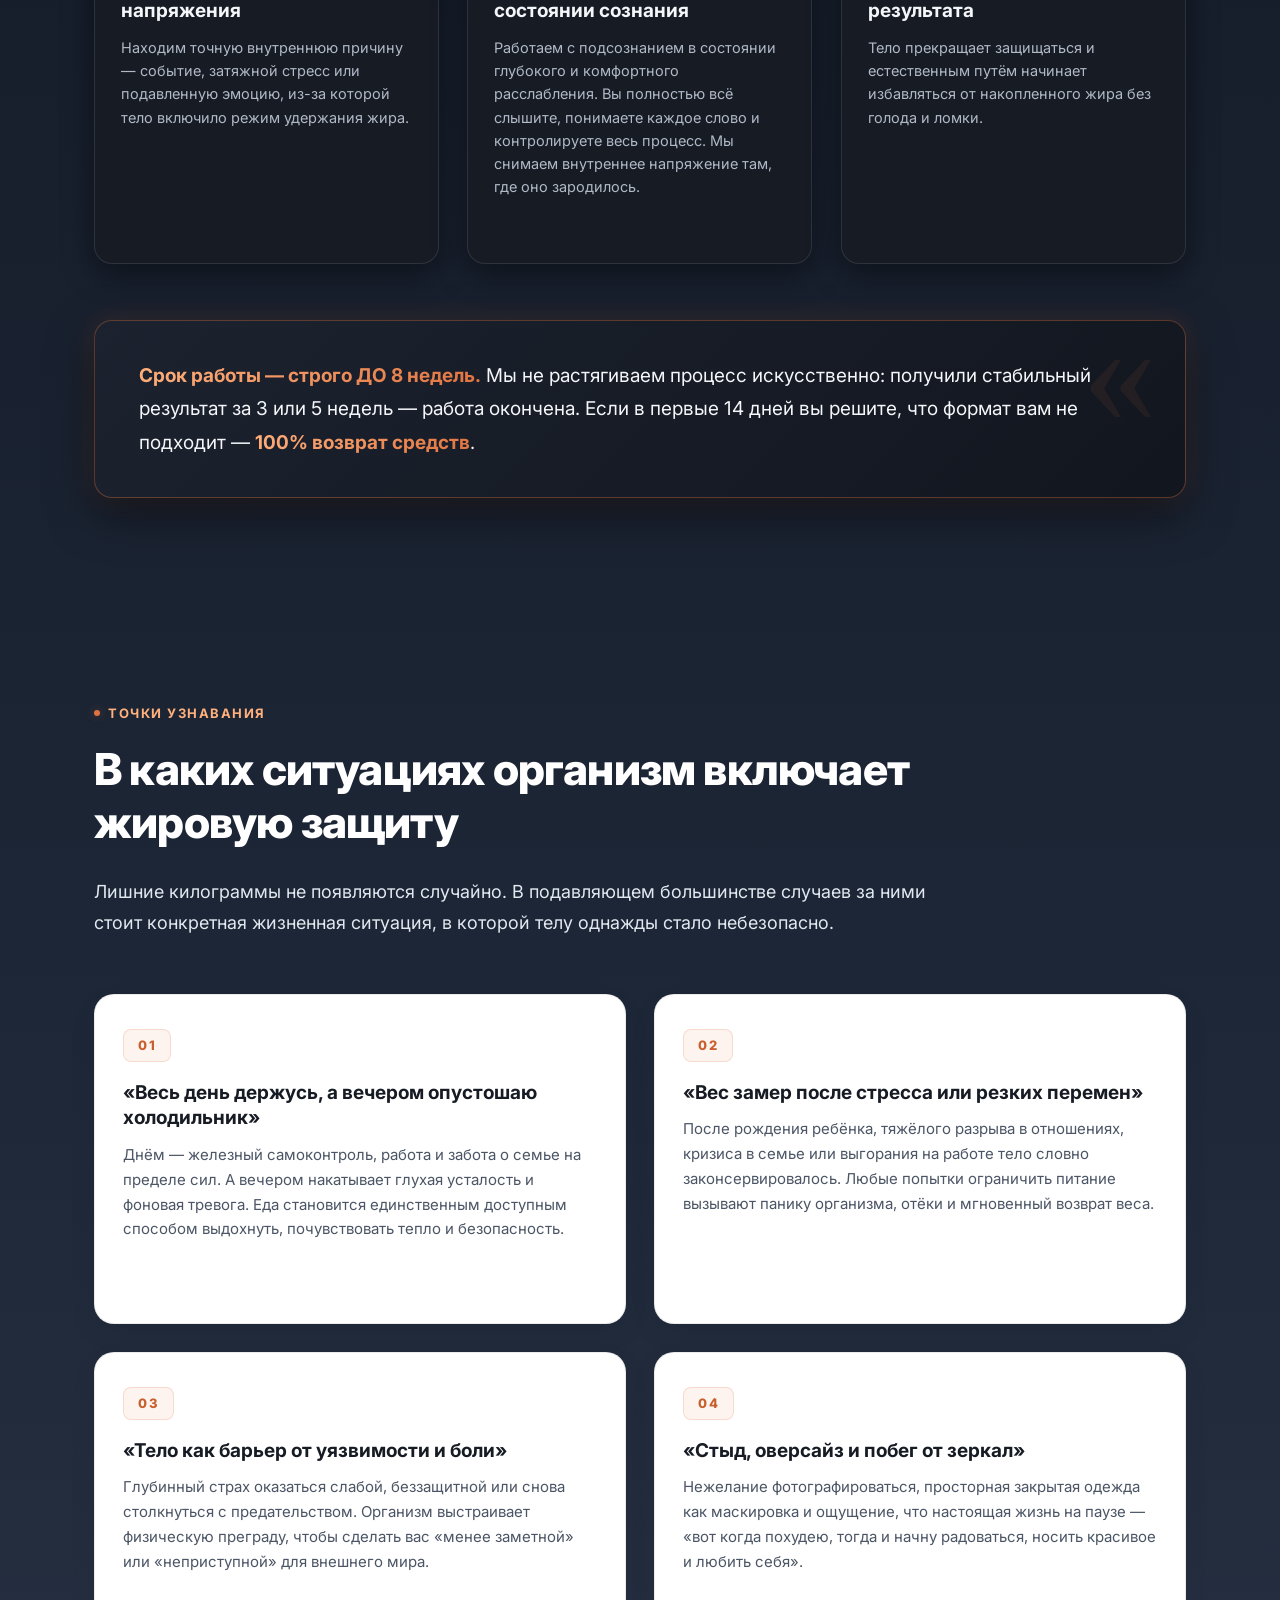
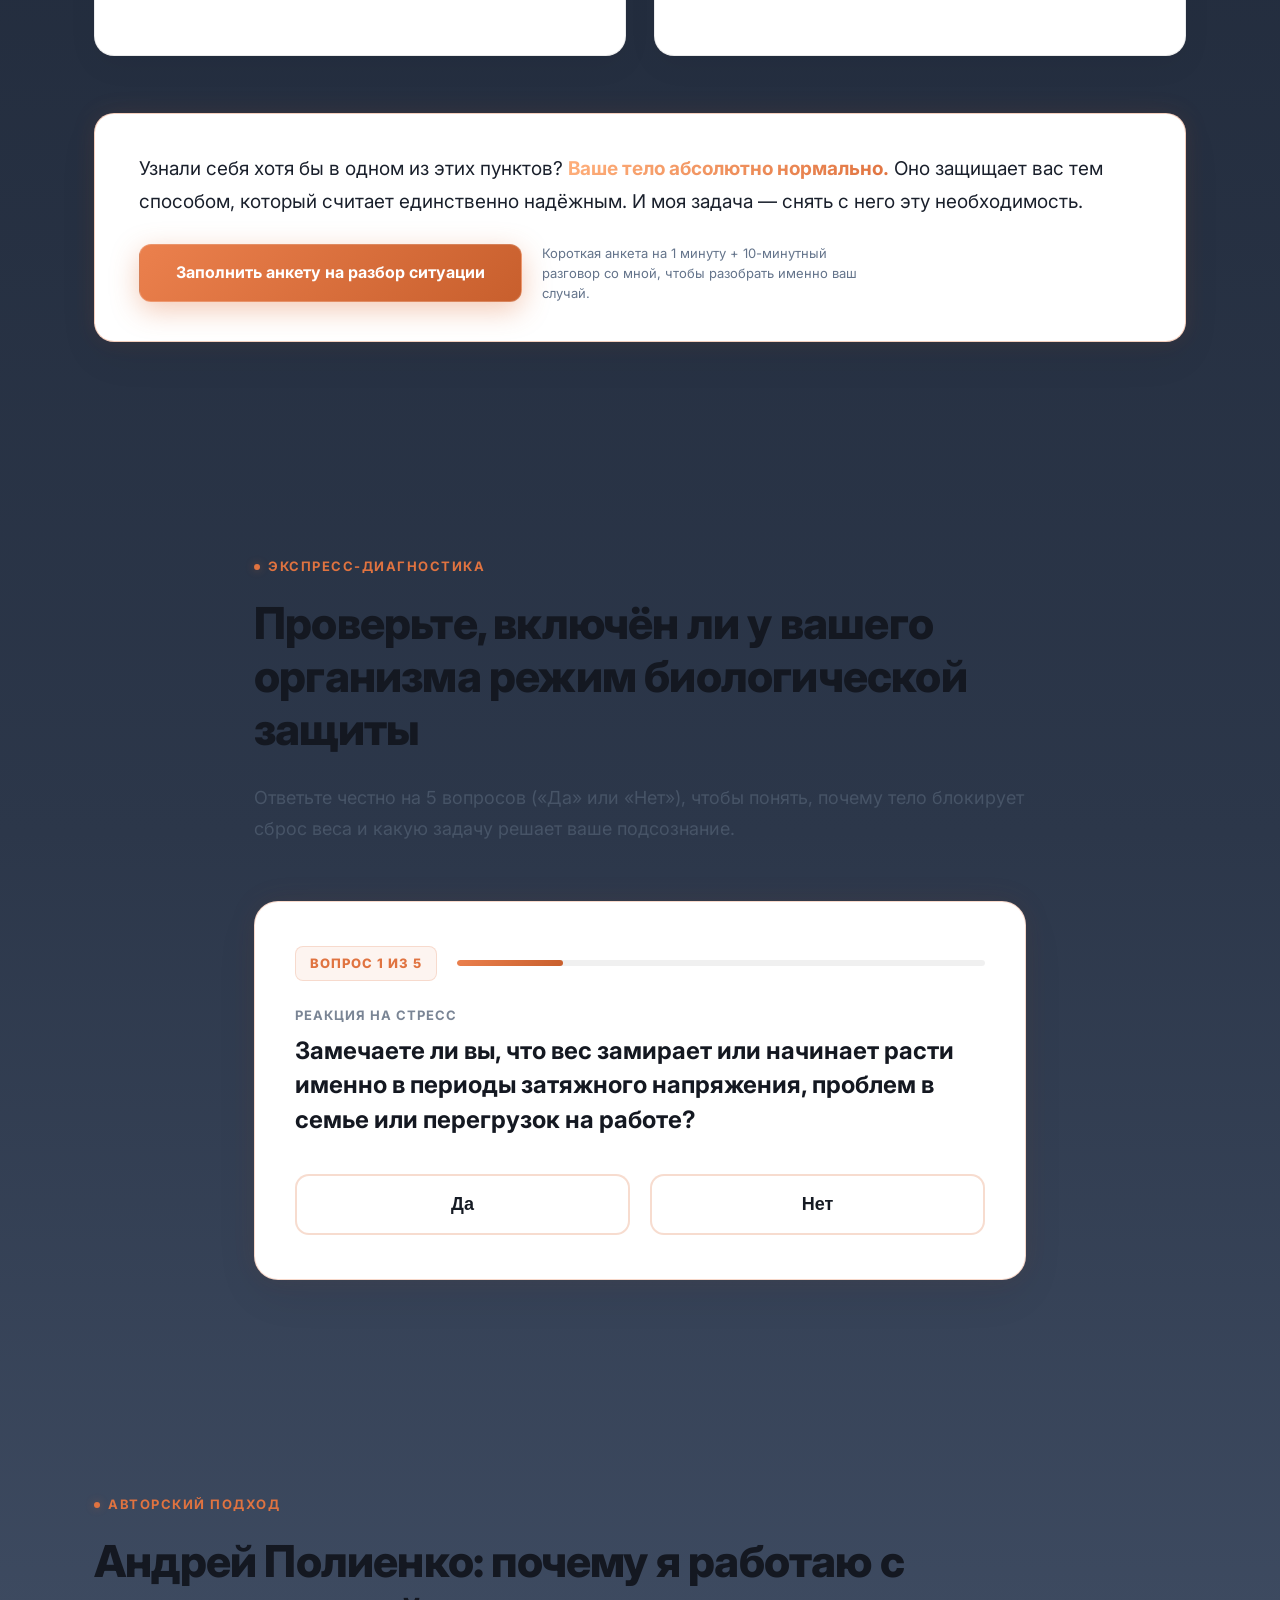
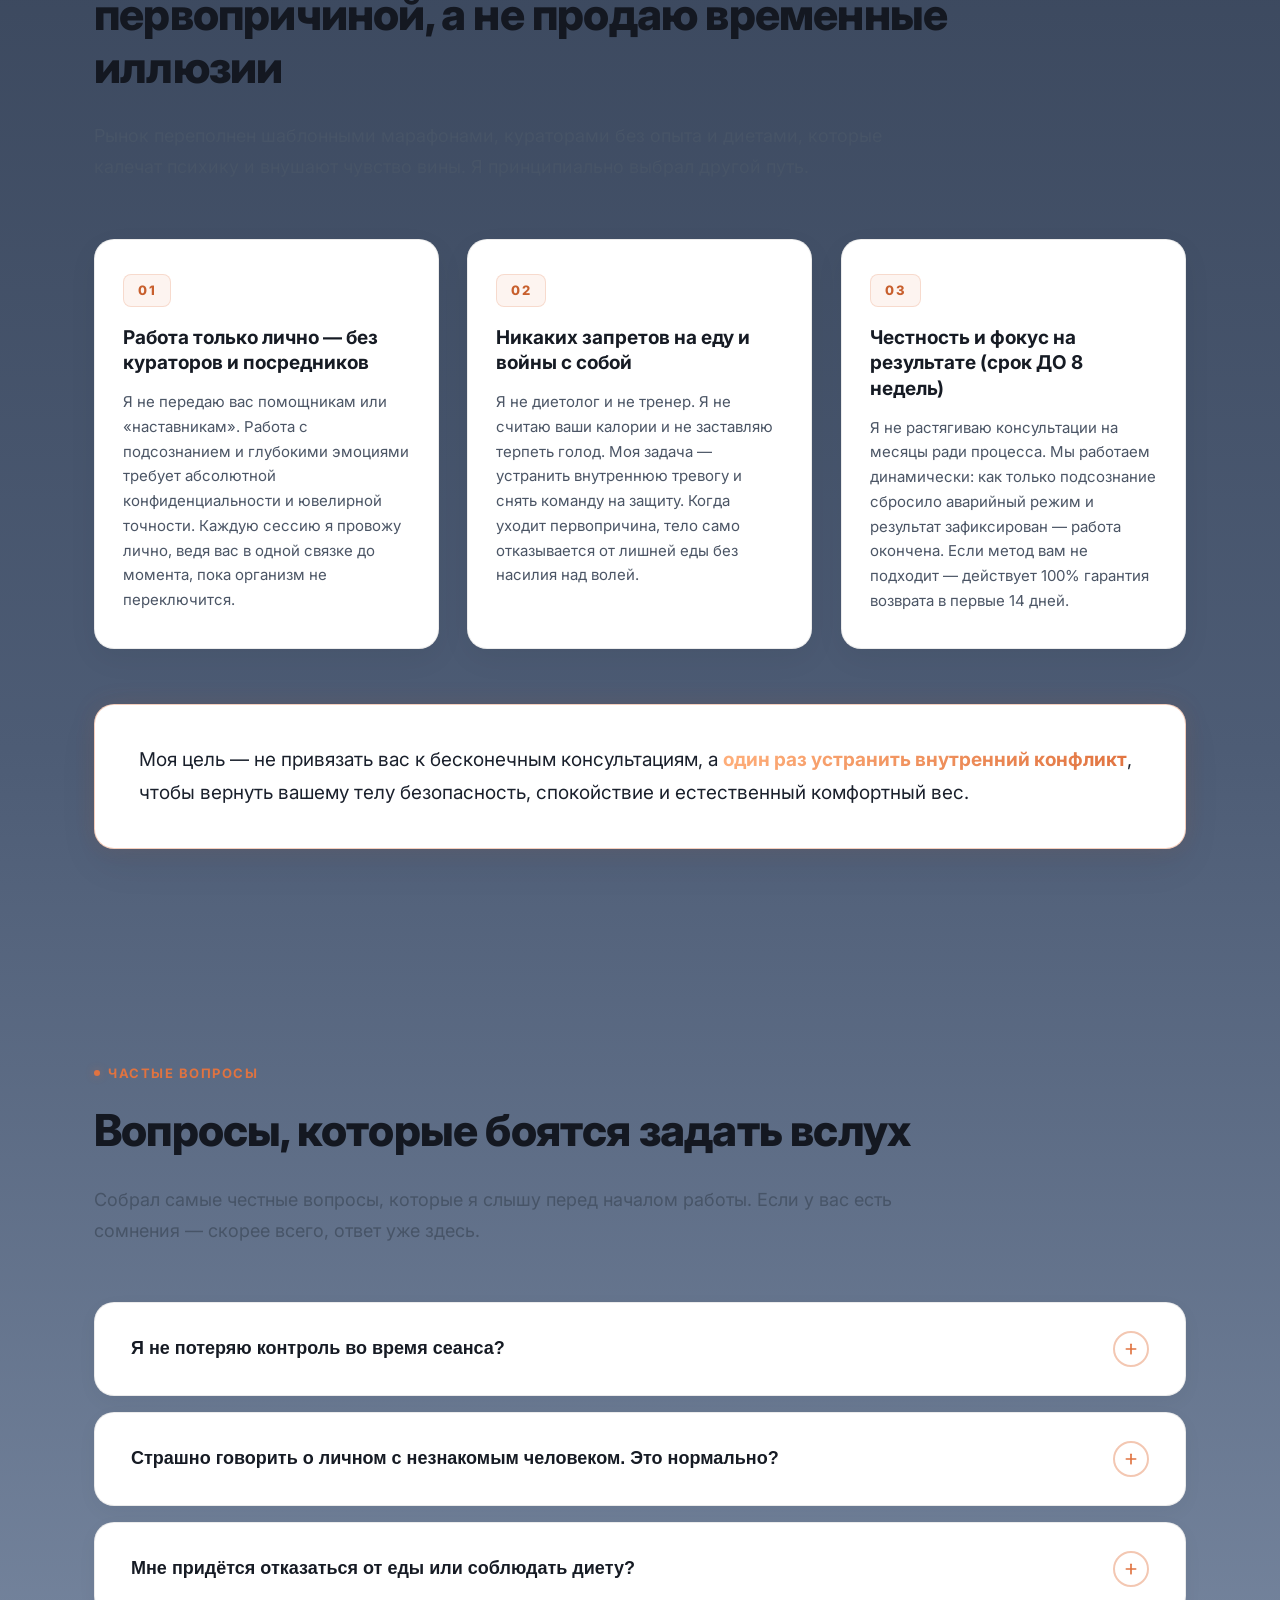
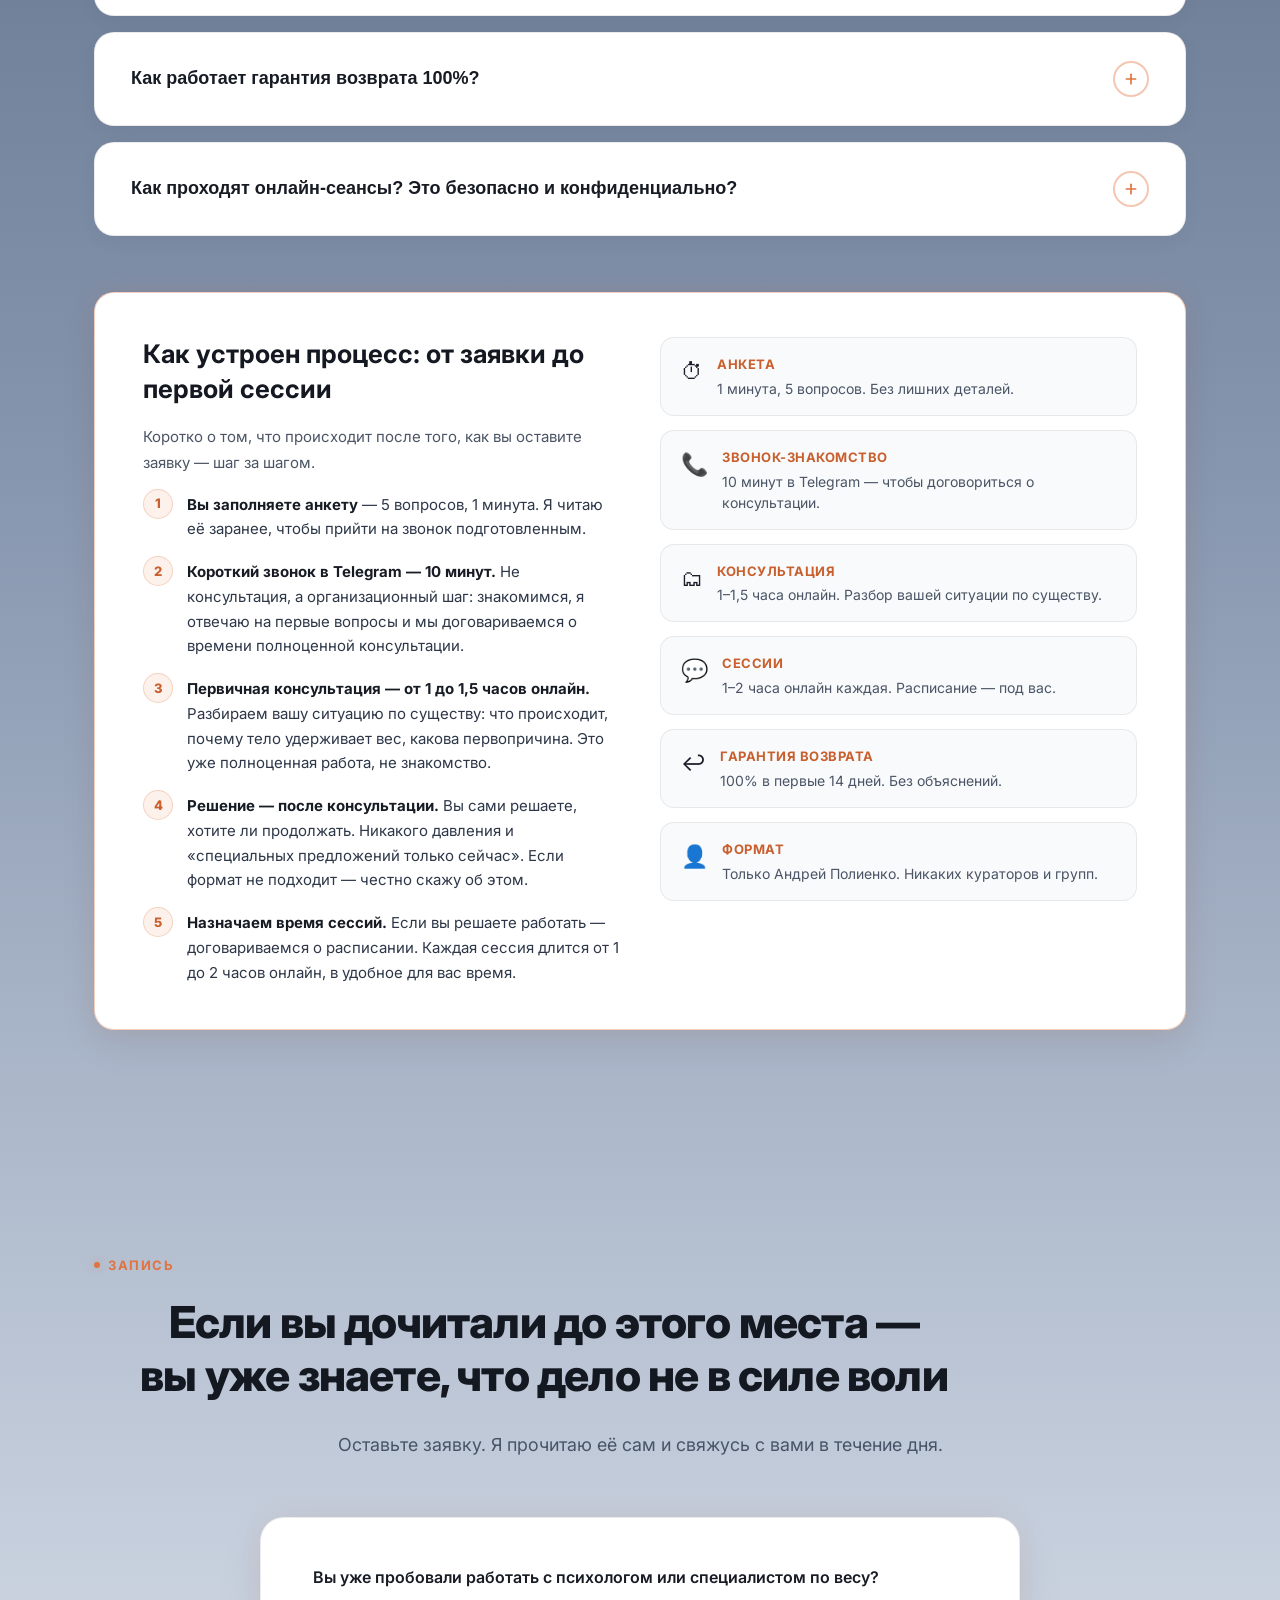
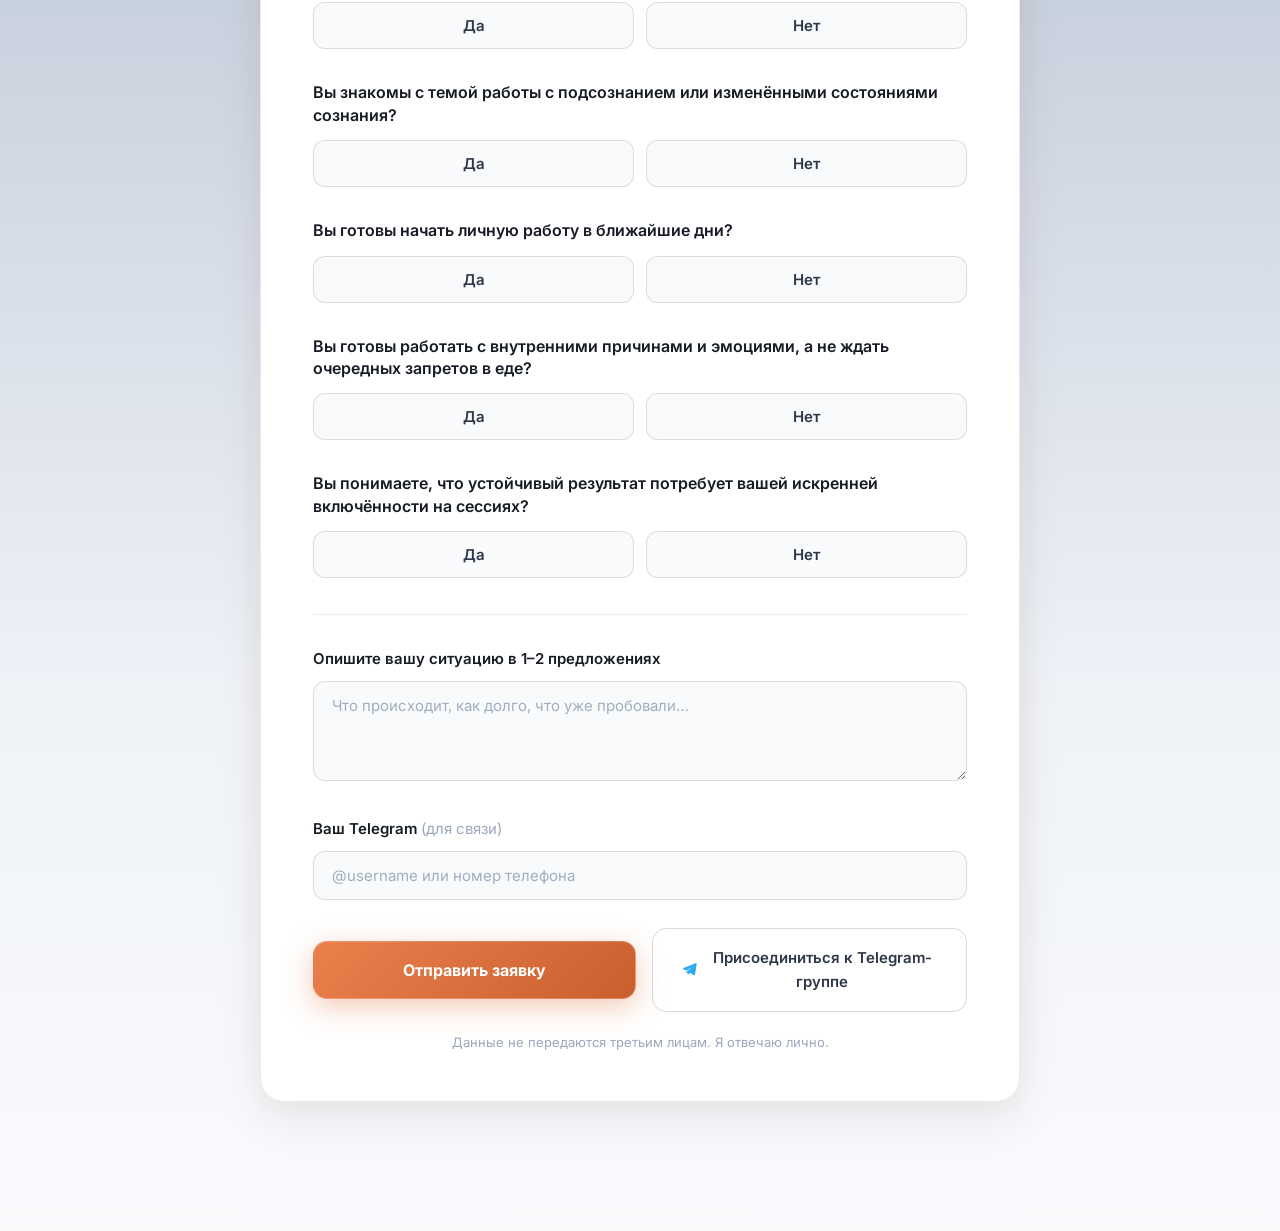
==== commit 4026abbf: "fix: Add shine flare to CTA button, update Block 8 questions (5 Qs), optimize card and photo hover e" ====
--- a/index.html
+++ b/index.html
@@ -179,14 +179,18 @@
             border-radius: 18px;
             padding: 16px;
             box-shadow: var(--shadow-card);
-            transition: var(--transition-smooth);
+            transition: transform 0.6s cubic-bezier(0.16, 1, 0.3, 1), 
+                        box-shadow 0.6s cubic-bezier(0.16, 1, 0.3, 1), 
+                        border-color 0.4s ease;
             position: relative;
+            cursor: pointer;
         }
 
         .author-card:hover {
-            border-color: var(--border-hover);
-            transform: translateY(-4px);
-            box-shadow: var(--shadow-card-hover);
+            border-color: rgba(224, 115, 64, 0.6);
+            transform: translateY(-8px) scale(1.08);
+            box-shadow: 0 28px 70px rgba(0, 0, 0, 0.85), 0 0 45px rgba(224, 115, 64, 0.35);
+            z-index: 30;
         }
 
         .author-photo-wrapper {
@@ -205,7 +209,7 @@
             object-fit: cover;
             object-position: center top;
             filter: grayscale(100%);
-            transition: filter 3.5s ease-in-out, transform 0.8s ease;
+            transition: filter 3.5s ease-in-out, transform 0.6s cubic-bezier(0.16, 1, 0.3, 1);
             will-change: filter, transform;
         }
 
@@ -213,7 +217,7 @@
         .author-card:hover .author-photo-wrapper img,
         .author-photo-wrapper.colorized img {
             filter: grayscale(0%);
-            transform: scale(1.02);
+            transform: scale(1.06);
         }
 
         .author-card-info {
@@ -236,7 +240,7 @@
             font-weight: 600;
         }
 
-        /* 3 Карточки опорных фактов (Вариант 1: Всплывающий фокус 1.36x над соседями) */
+        /* 3 Карточки опорных фактов: благородное увеличение с кристально чётким текстом */
         .hero-facts-grid {
             display: grid;
             grid-template-columns: repeat(3, 1fr);
@@ -252,33 +256,34 @@
             border-radius: 16px;
             padding: 30px 24px;
             box-shadow: var(--shadow-card);
-            transition: transform 2.0s cubic-bezier(0.16, 1, 0.3, 1), 
-                        box-shadow 2.0s cubic-bezier(0.16, 1, 0.3, 1), 
-                        border-color 1.5s ease, 
-                        background 1.5s ease,
-                        opacity 1.2s ease;
+            transition: transform 0.6s cubic-bezier(0.16, 1, 0.3, 1), 
+                        box-shadow 0.6s cubic-bezier(0.16, 1, 0.3, 1), 
+                        border-color 0.4s ease, 
+                        background 0.4s ease,
+                        opacity 0.4s ease;
             will-change: transform, box-shadow;
             transform-origin: center center;
             position: relative;
             z-index: 1;
             cursor: pointer;
-        }
-
-        /* При наведении: карточка плавно всплывает в 1.36 раза с сочным ярким янтарным свечением */
+            -webkit-font-smoothing: antialiased;
+        }
+
+        /* При наведении: карточка плавно и солидно раскрывается, акцентируя внимание */
         .fact-card:hover {
-            transform: translateY(-14px) scale(1.36);
+            transform: translateY(-10px) scale(1.10);
             z-index: 40;
             border-color: #FFA56E;
             background: linear-gradient(150deg, #242C3B 0%, #171D27 100%);
-            box-shadow: 0 32px 80px rgba(0, 0, 0, 0.9), 
-                        0 0 55px rgba(224, 115, 64, 0.75), 
-                        inset 0 0 24px rgba(224, 115, 64, 0.25);
-        }
-
-        /* Эффект прожектора: соседние карточки в первом блоке мягко затеняются */
+            box-shadow: 0 28px 70px rgba(0, 0, 0, 0.85), 
+                        0 0 45px rgba(224, 115, 64, 0.55), 
+                        inset 0 0 20px rgba(224, 115, 64, 0.2);
+        }
+
+        /* Эффект прожектора: соседние карточки мягко отступают на второй план */
         .hero-facts-grid:hover .fact-card:not(:hover) {
-            opacity: 0.55;
-            transform: scale(0.96);
+            opacity: 0.72;
+            transform: scale(0.98);
         }
 
         .fact-icon {
@@ -535,11 +540,11 @@
             border-radius: 18px;
             padding: 32px 26px;
             box-shadow: var(--shadow-card);
-            transition: transform 2.0s cubic-bezier(0.16, 1, 0.3, 1), 
-                        box-shadow 2.0s cubic-bezier(0.16, 1, 0.3, 1), 
-                        border-color 1.5s ease, 
-                        background 1.5s ease,
-                        opacity 1.2s ease;
+            transition: transform 0.6s cubic-bezier(0.16, 1, 0.3, 1), 
+                        box-shadow 0.6s cubic-bezier(0.16, 1, 0.3, 1), 
+                        border-color 0.4s ease, 
+                        background 0.4s ease,
+                        opacity 0.4s ease;
             will-change: transform, box-shadow;
             transform-origin: center center;
             display: flex;
@@ -547,21 +552,22 @@
             position: relative;
             z-index: 1;
             cursor: pointer;
-        }
-
-        /* При наведении: карточка плавно всплывает в 1.22 раза, зажигая светящийся контур */
+            -webkit-font-smoothing: antialiased;
+        }
+
+        /* При наведении: карточка плавно и уверенно раскрывается, сохраняя безупречную читаемость */
         .anatomy-card:hover {
-            transform: translateY(-12px) scale(1.22);
+            transform: translateY(-10px) scale(1.10);
             z-index: 30;
             border-color: #FFA56E;
             background: linear-gradient(150deg, #222938 0%, #161B25 100%);
-            box-shadow: 0 28px 65px rgba(0, 0, 0, 0.85), 0 0 45px rgba(224, 115, 64, 0.55);
+            box-shadow: 0 28px 70px rgba(0, 0, 0, 0.85), 0 0 45px rgba(224, 115, 64, 0.55);
         }
 
         /* Эффект прожектора: соседние неактивные карточки мягко приглушаются */
         .anatomy-cards-grid:hover .anatomy-card:not(:hover) {
-            opacity: 0.55;
-            transform: scale(0.96);
+            opacity: 0.72;
+            transform: scale(0.98);
         }
 
         .anatomy-step-num {
@@ -976,27 +982,28 @@
             border-radius: 20px;
             padding: 34px 28px;
             box-shadow: 0 10px 30px rgba(0, 0, 0, 0.05);
-            transition: transform 2.0s cubic-bezier(0.16, 1, 0.3, 1), 
-                        box-shadow 2.0s cubic-bezier(0.16, 1, 0.3, 1), 
-                        border-color 1.5s ease, 
-                        background 1.5s ease,
-                        opacity 1.2s ease;
+            transition: transform 0.6s cubic-bezier(0.16, 1, 0.3, 1), 
+                        box-shadow 0.6s cubic-bezier(0.16, 1, 0.3, 1), 
+                        border-color 0.4s ease, 
+                        background 0.4s ease,
+                        opacity 0.4s ease;
             will-change: transform, box-shadow;
             display: flex;
             flex-direction: column;
             position: relative;
             cursor: pointer;
+            -webkit-font-smoothing: antialiased;
         }
 
         .manifesto-card:hover {
-            transform: translateY(-8px) scale(1.03);
+            transform: translateY(-8px) scale(1.06);
             border-color: #E07340;
-            box-shadow: 0 22px 48px rgba(0, 0, 0, 0.1), 0 0 32px rgba(224, 115, 64, 0.22);
+            box-shadow: 0 24px 55px rgba(0, 0, 0, 0.12), 0 0 32px rgba(224, 115, 64, 0.22);
             z-index: 20;
         }
 
         .manifesto-cards-grid:hover .manifesto-card:not(:hover) {
-            opacity: 0.65;
+            opacity: 0.72;
             transform: scale(0.98);
         }
 
@@ -1053,27 +1060,28 @@
             border-radius: 20px;
             padding: 34px 28px;
             box-shadow: 0 10px 30px rgba(0, 0, 0, 0.05);
-            transition: transform 2.0s cubic-bezier(0.16, 1, 0.3, 1), 
-                        box-shadow 2.0s cubic-bezier(0.16, 1, 0.3, 1), 
-                        border-color 1.5s ease, 
-                        background 1.5s ease,
-                        opacity 1.2s ease;
+            transition: transform 0.6s cubic-bezier(0.16, 1, 0.3, 1), 
+                        box-shadow 0.6s cubic-bezier(0.16, 1, 0.3, 1), 
+                        border-color 0.4s ease, 
+                        background 0.4s ease,
+                        opacity 0.4s ease;
             will-change: transform, box-shadow;
             display: flex;
             flex-direction: column;
             position: relative;
             cursor: pointer;
+            -webkit-font-smoothing: antialiased;
         }
 
         .situation-card:hover {
-            transform: translateY(-8px) scale(1.03);
+            transform: translateY(-8px) scale(1.06);
             border-color: #E07340;
-            box-shadow: 0 22px 48px rgba(0, 0, 0, 0.1), 0 0 32px rgba(224, 115, 64, 0.22);
+            box-shadow: 0 24px 55px rgba(0, 0, 0, 0.12), 0 0 32px rgba(224, 115, 64, 0.22);
             z-index: 20;
         }
 
         .situations-grid:hover .situation-card:not(:hover) {
-            opacity: 0.65;
+            opacity: 0.72;
             transform: scale(0.98);
         }
 
@@ -1665,22 +1673,50 @@
             flex: 1;
             min-width: 220px;
             padding: 18px 32px;
-            background: var(--accent);
+            background: var(--accent-gradient);
             color: #FFFFFF;
-            border: none;
+            border: 1px solid rgba(255, 255, 255, 0.2);
             border-radius: 14px;
             font-size: 16px;
             font-weight: 700;
             cursor: pointer;
             font-family: inherit;
-            transition: background 0.3s ease, box-shadow 0.3s ease, transform 0.3s ease;
+            transition: background 0.3s ease, box-shadow 0.3s ease, transform 0.3s ease, filter 0.3s ease;
             text-align: center;
+            position: relative;
+            overflow: hidden;
+            box-shadow: var(--shadow-button);
+            user-select: none;
+        }
+
+        /* Бегущий блик под углом для финальной кнопки */
+        .btn-cta-primary::before {
+            content: '';
+            position: absolute;
+            top: 0;
+            left: -150%;
+            width: 60%;
+            height: 100%;
+            background: linear-gradient(
+                to right,
+                rgba(255, 255, 255, 0) 0%,
+                rgba(255, 255, 255, 0.45) 50%,
+                rgba(255, 255, 255, 0) 100%
+            );
+            transform: skewX(-25deg);
+            animation: shineLight 4s infinite ease-in-out;
+            pointer-events: none;
         }
 
         .btn-cta-primary:hover {
-            background: #C85F2D;
-            box-shadow: 0 8px 28px rgba(224,115,64,0.4);
             transform: translateY(-2px);
+            box-shadow: var(--shadow-button-hover);
+            filter: brightness(1.08);
+        }
+
+        .btn-cta-primary:active {
+            transform: translateY(1px) scale(0.98);
+            box-shadow: 0 4px 14px rgba(224, 115, 64, 0.4);
         }
 
         .btn-cta-soft {
@@ -2749,8 +2785,17 @@
 
                     <!-- Q4 -->
                     <div class="cta-yn-group">
-                        <span class="cta-yn-label">Вы понимаете, что это индивидуальная работа — не курс, не марафон, не группа?</span>
+                        <span class="cta-yn-label">Вы готовы работать с внутренними причинами и эмоциями, а не ждать очередных запретов в еде?</span>
                         <div class="cta-yn-buttons" data-field="q4">
+                            <button type="button" class="cta-yn-btn" data-val="yes">Да</button>
+                            <button type="button" class="cta-yn-btn" data-val="no">Нет</button>
+                        </div>
+                    </div>
+
+                    <!-- Q5 -->
+                    <div class="cta-yn-group">
+                        <span class="cta-yn-label">Вы понимаете, что устойчивый результат потребует вашей искренней включённости на сессиях?</span>
+                        <div class="cta-yn-buttons" data-field="q5">
                             <button type="button" class="cta-yn-btn" data-val="yes">Да</button>
                             <button type="button" class="cta-yn-btn" data-val="no">Нет</button>
                         </div>
@@ -2847,7 +2892,8 @@
                 q1: 'Работала с психологом/специалистом',
                 q2: 'Знакома с работой с подсознанием',
                 q3: 'Готова начать в ближайшие дни',
-                q4: 'Понимает формат (индивид. работа)'
+                q4: 'Готовность работать с причинами и эмоциями',
+                q5: 'Личная включённость на сессиях'
             };
             const valMap = { yes: 'Да', no: 'Нет', 'не ответила': '—' };
             let msg = '📋 Новая заявка с сайта\n\n';
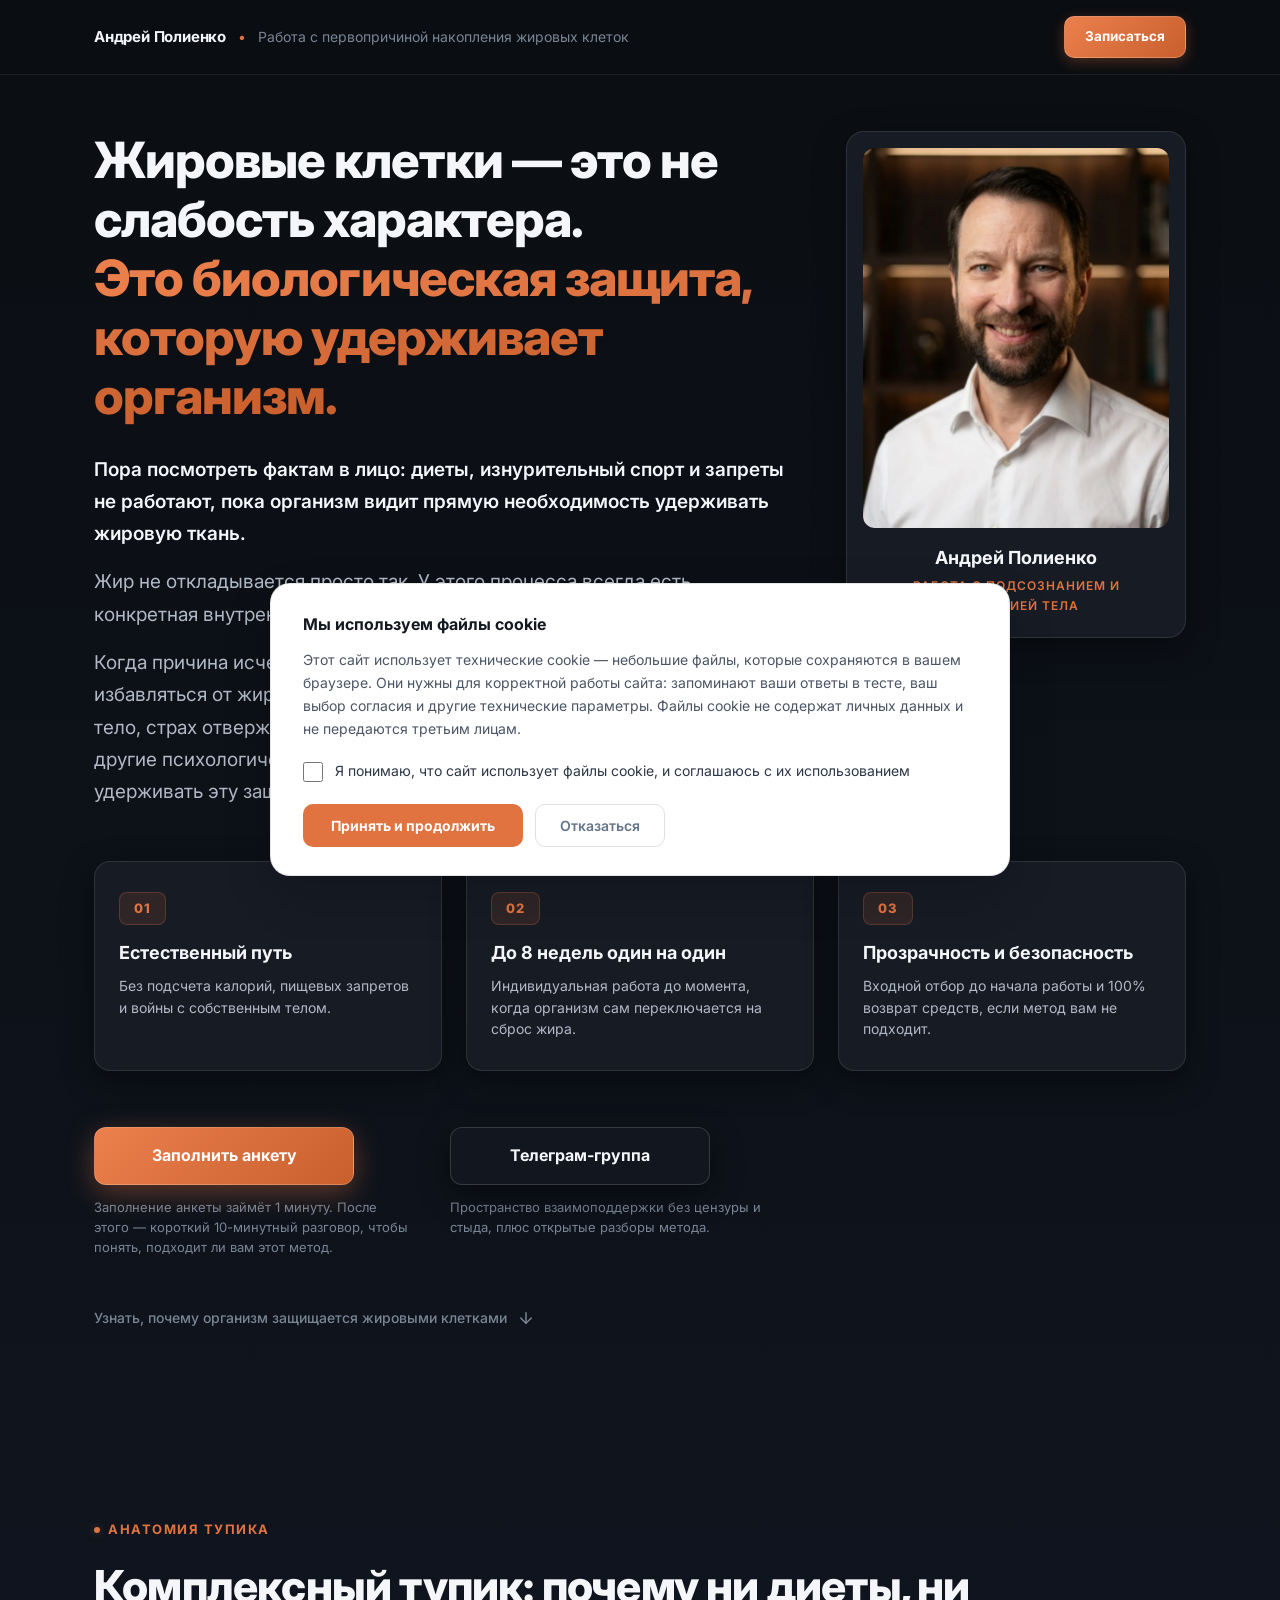
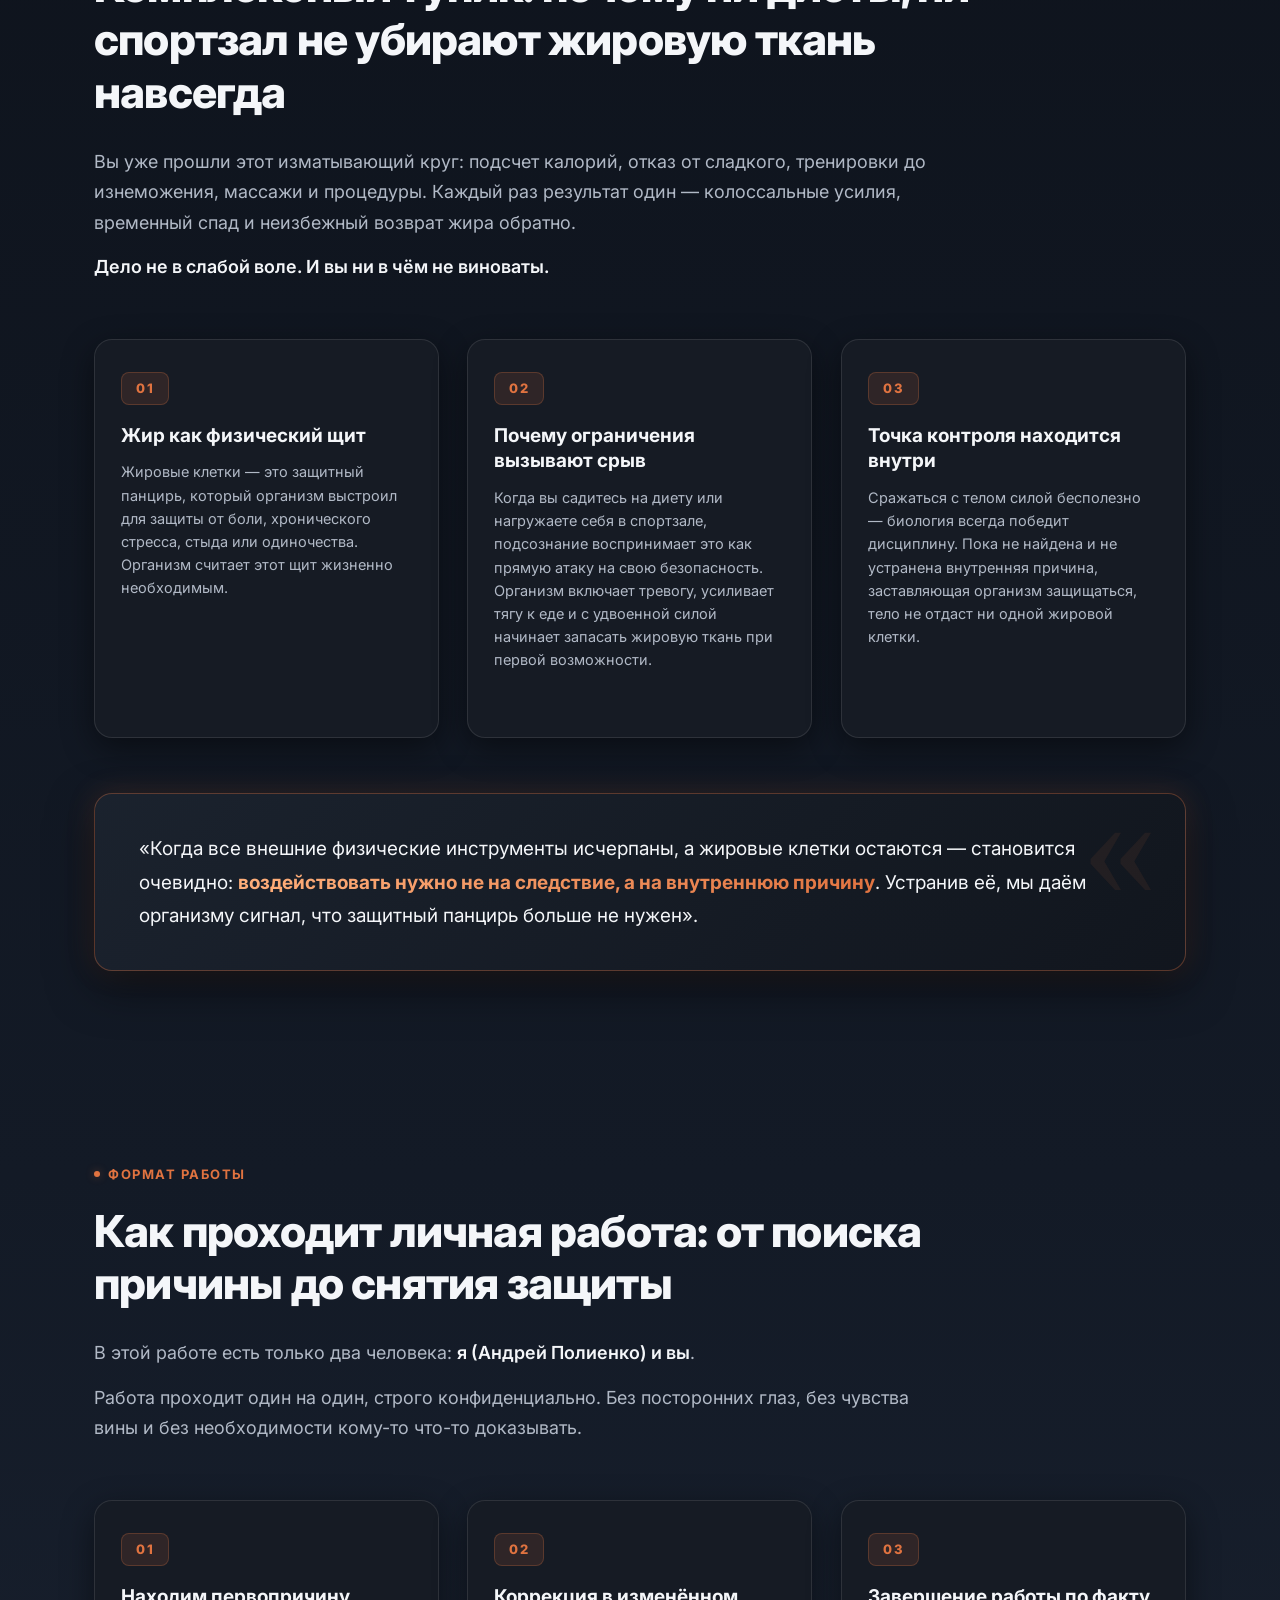
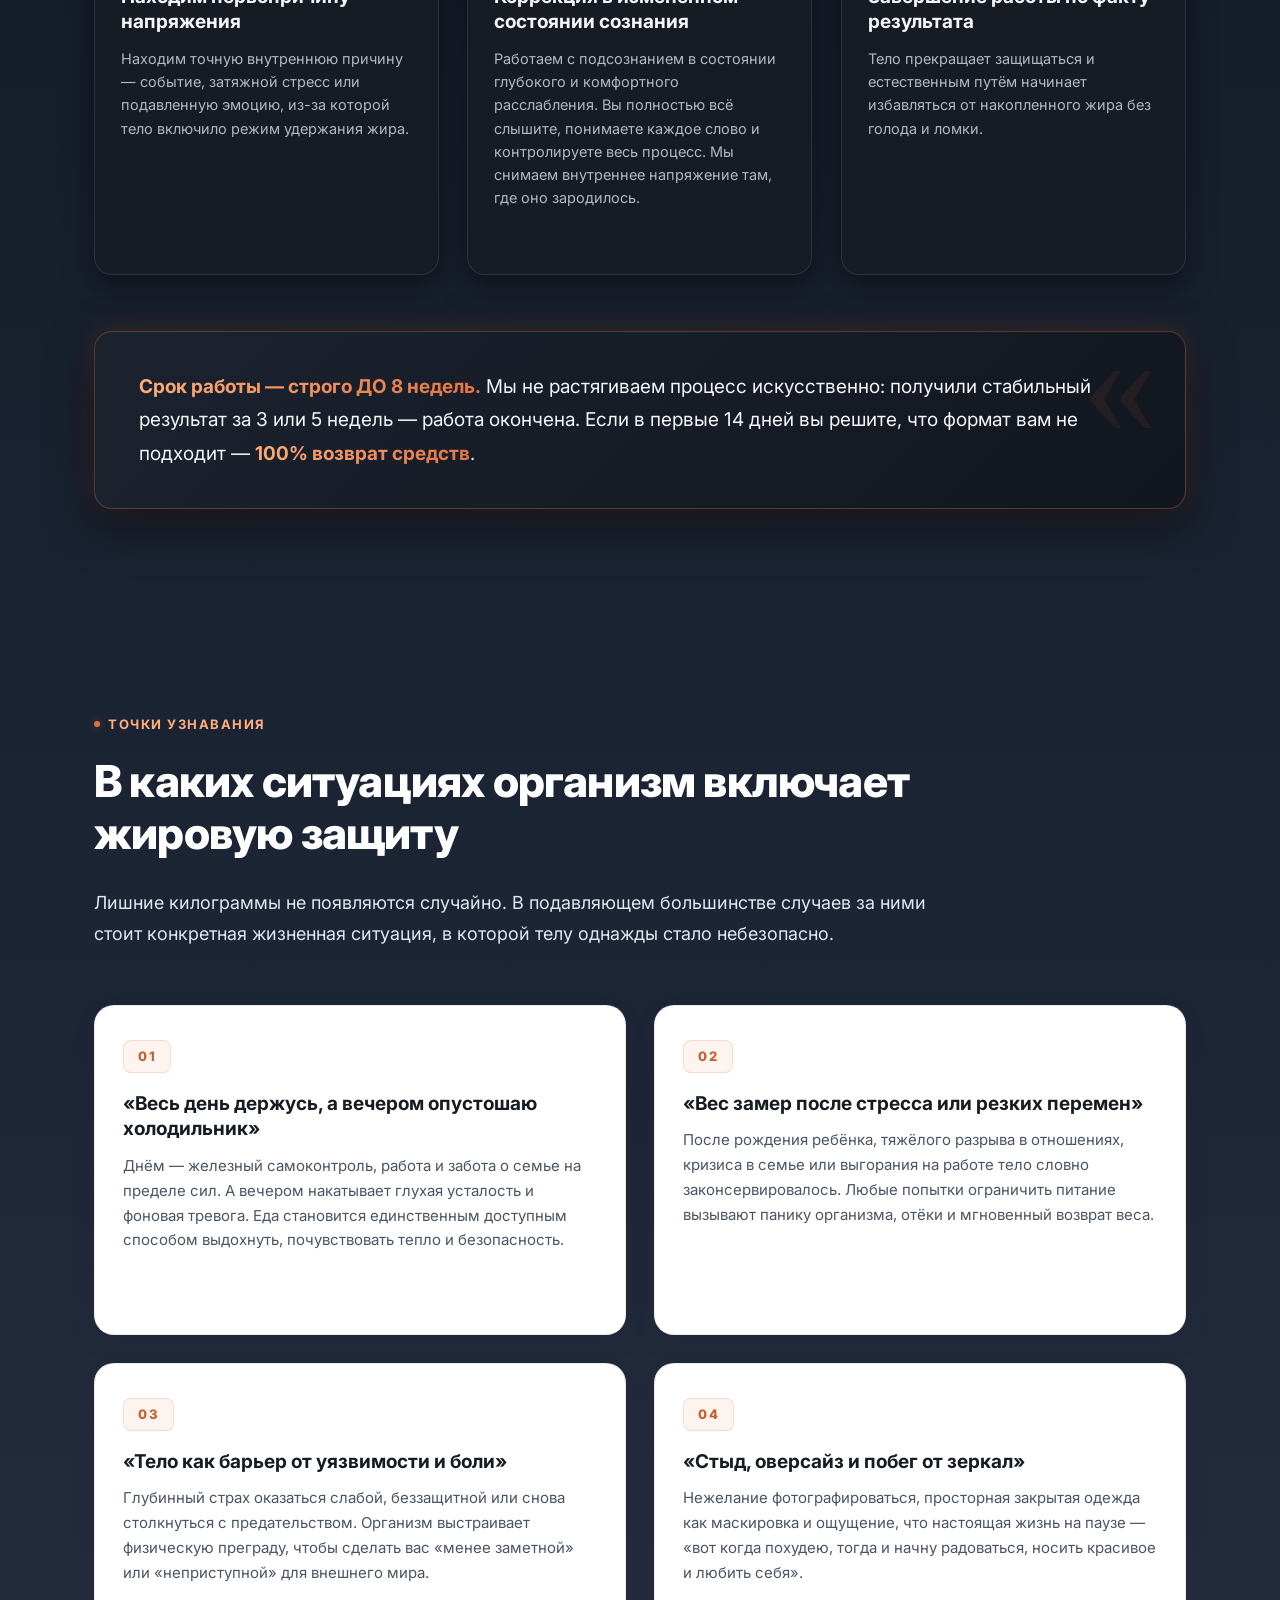
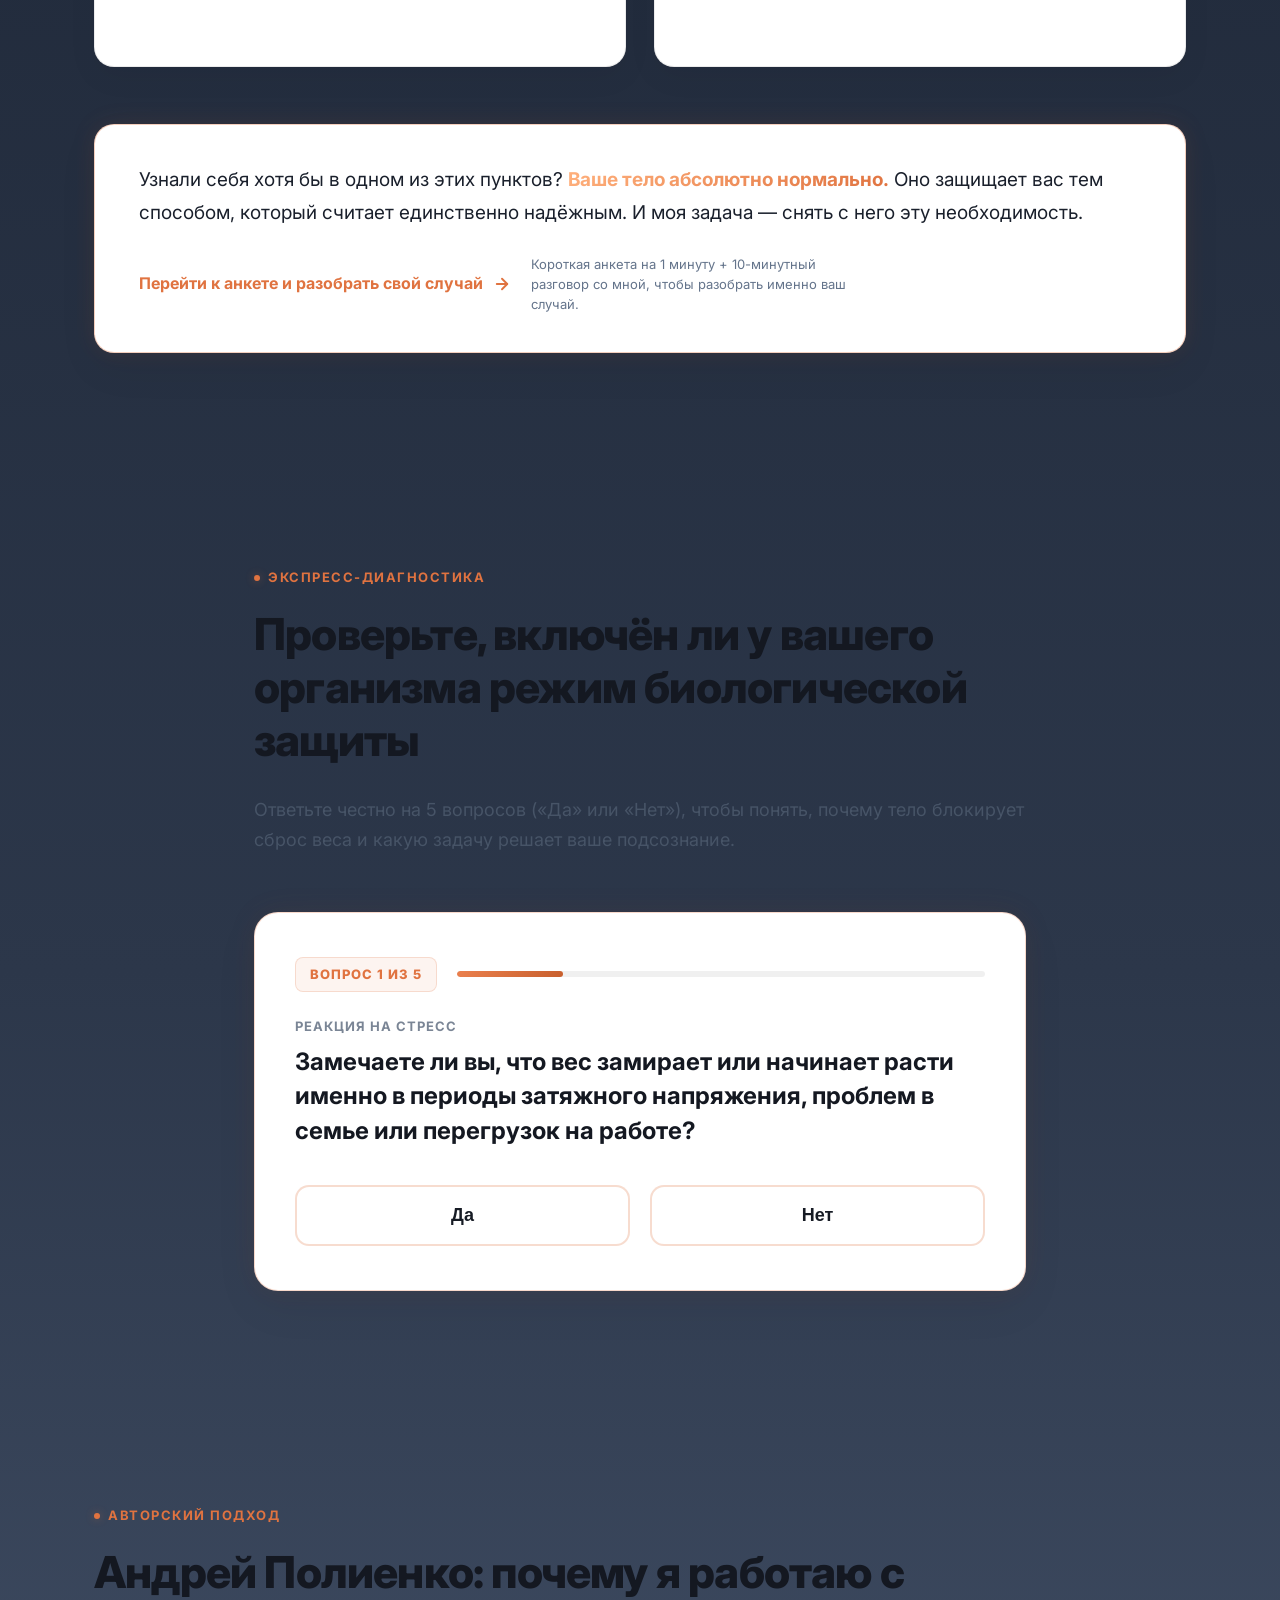
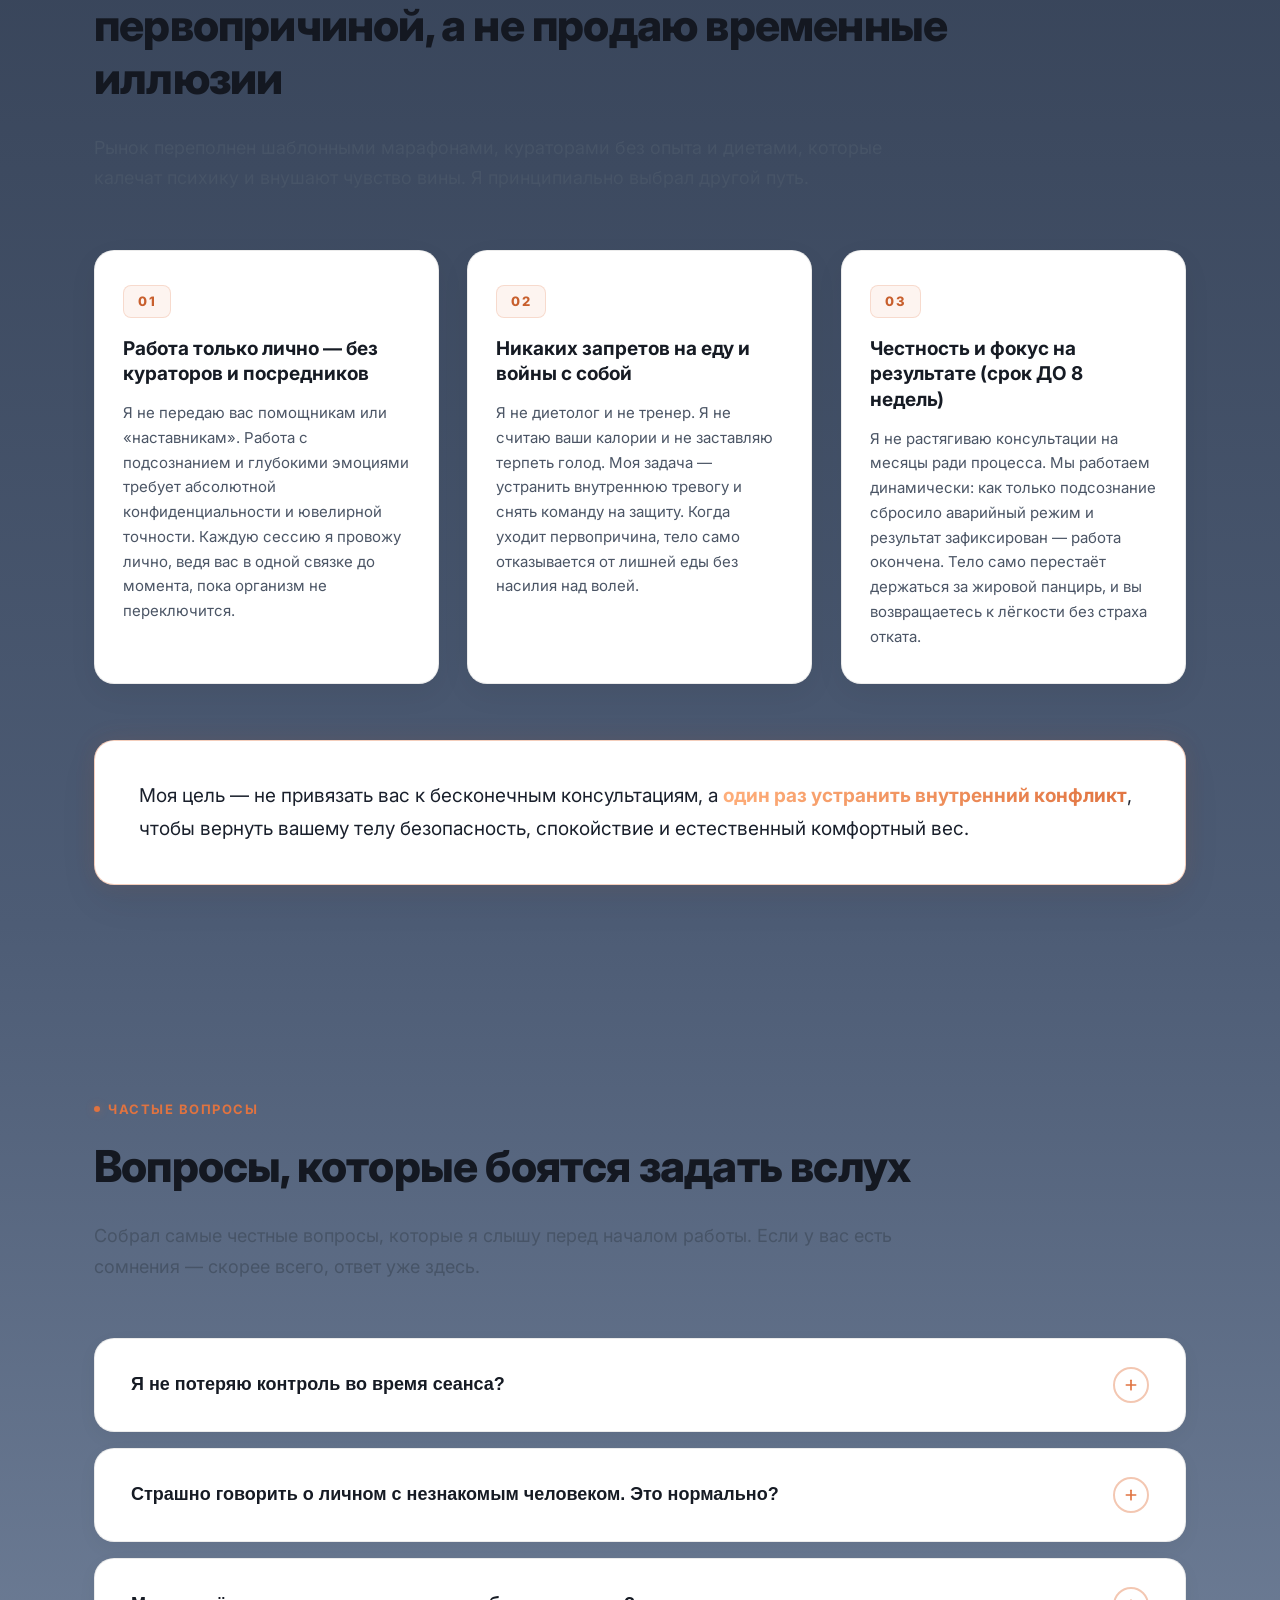
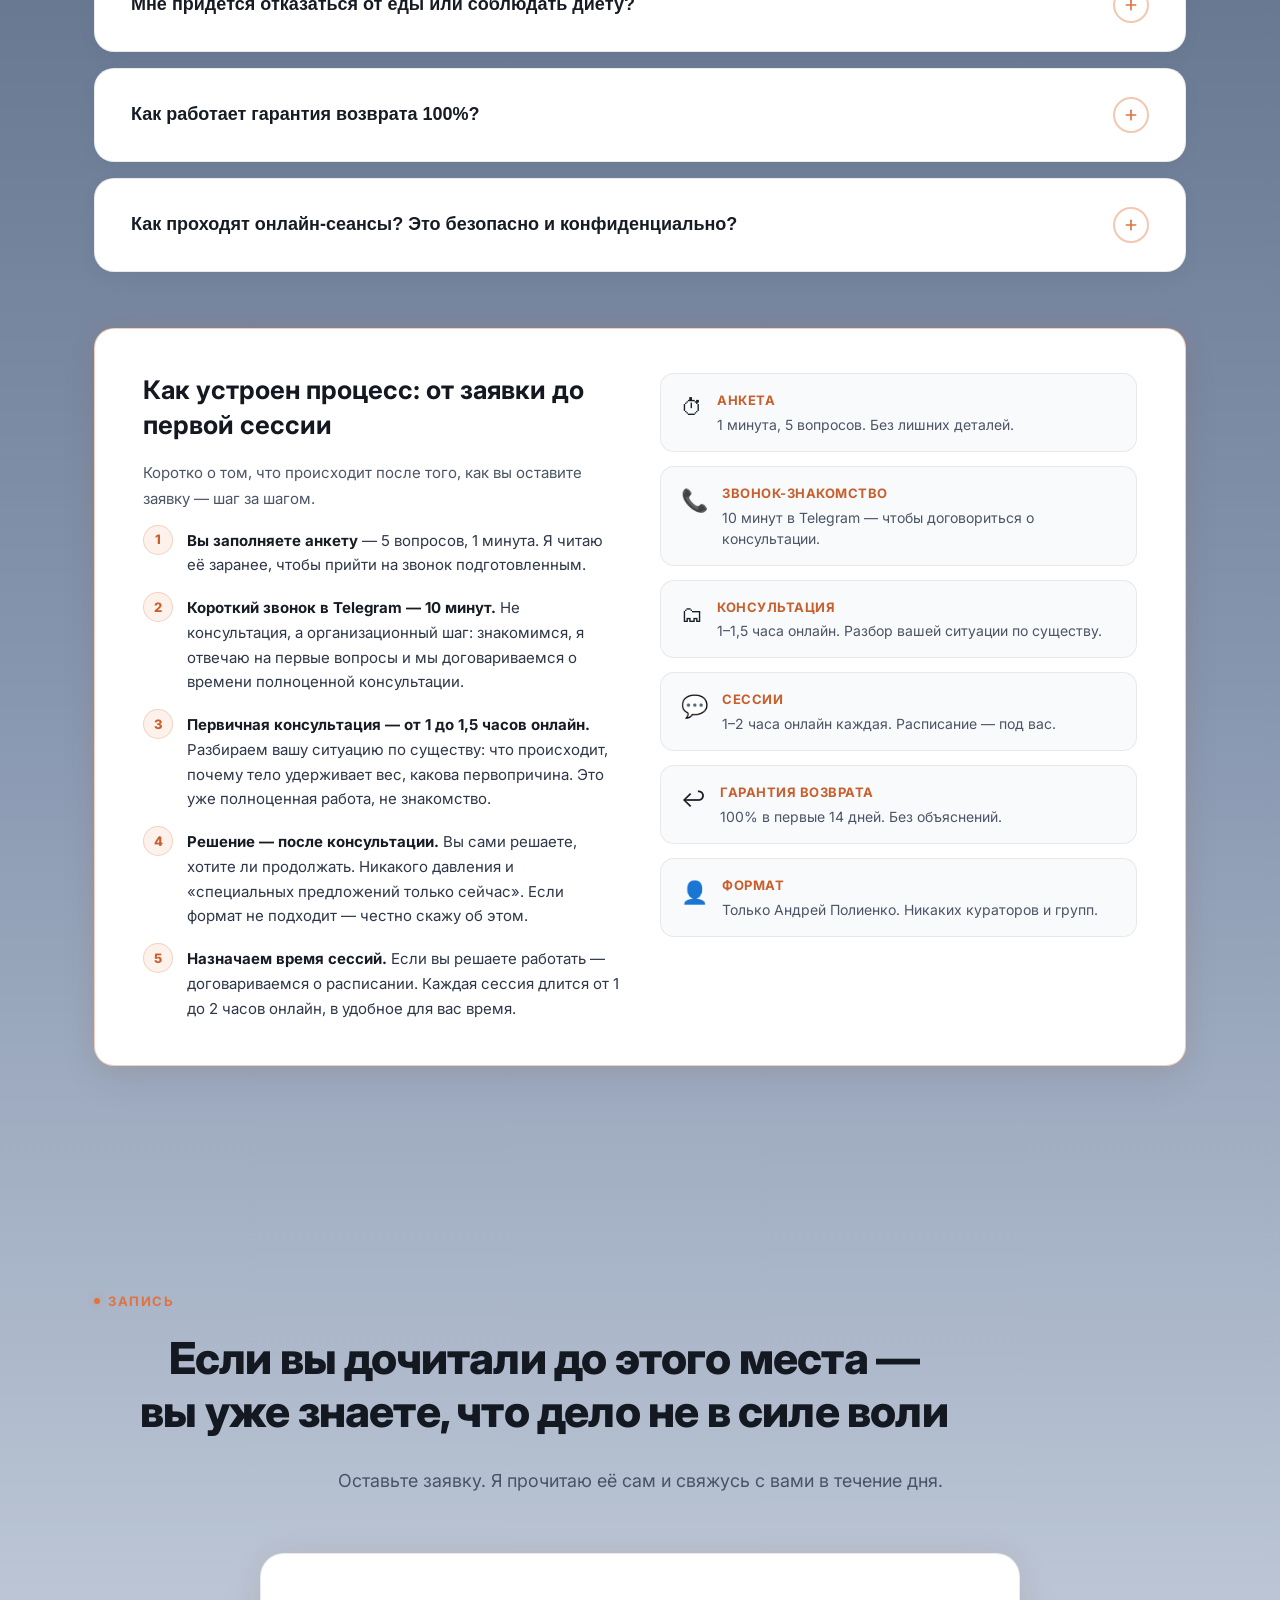
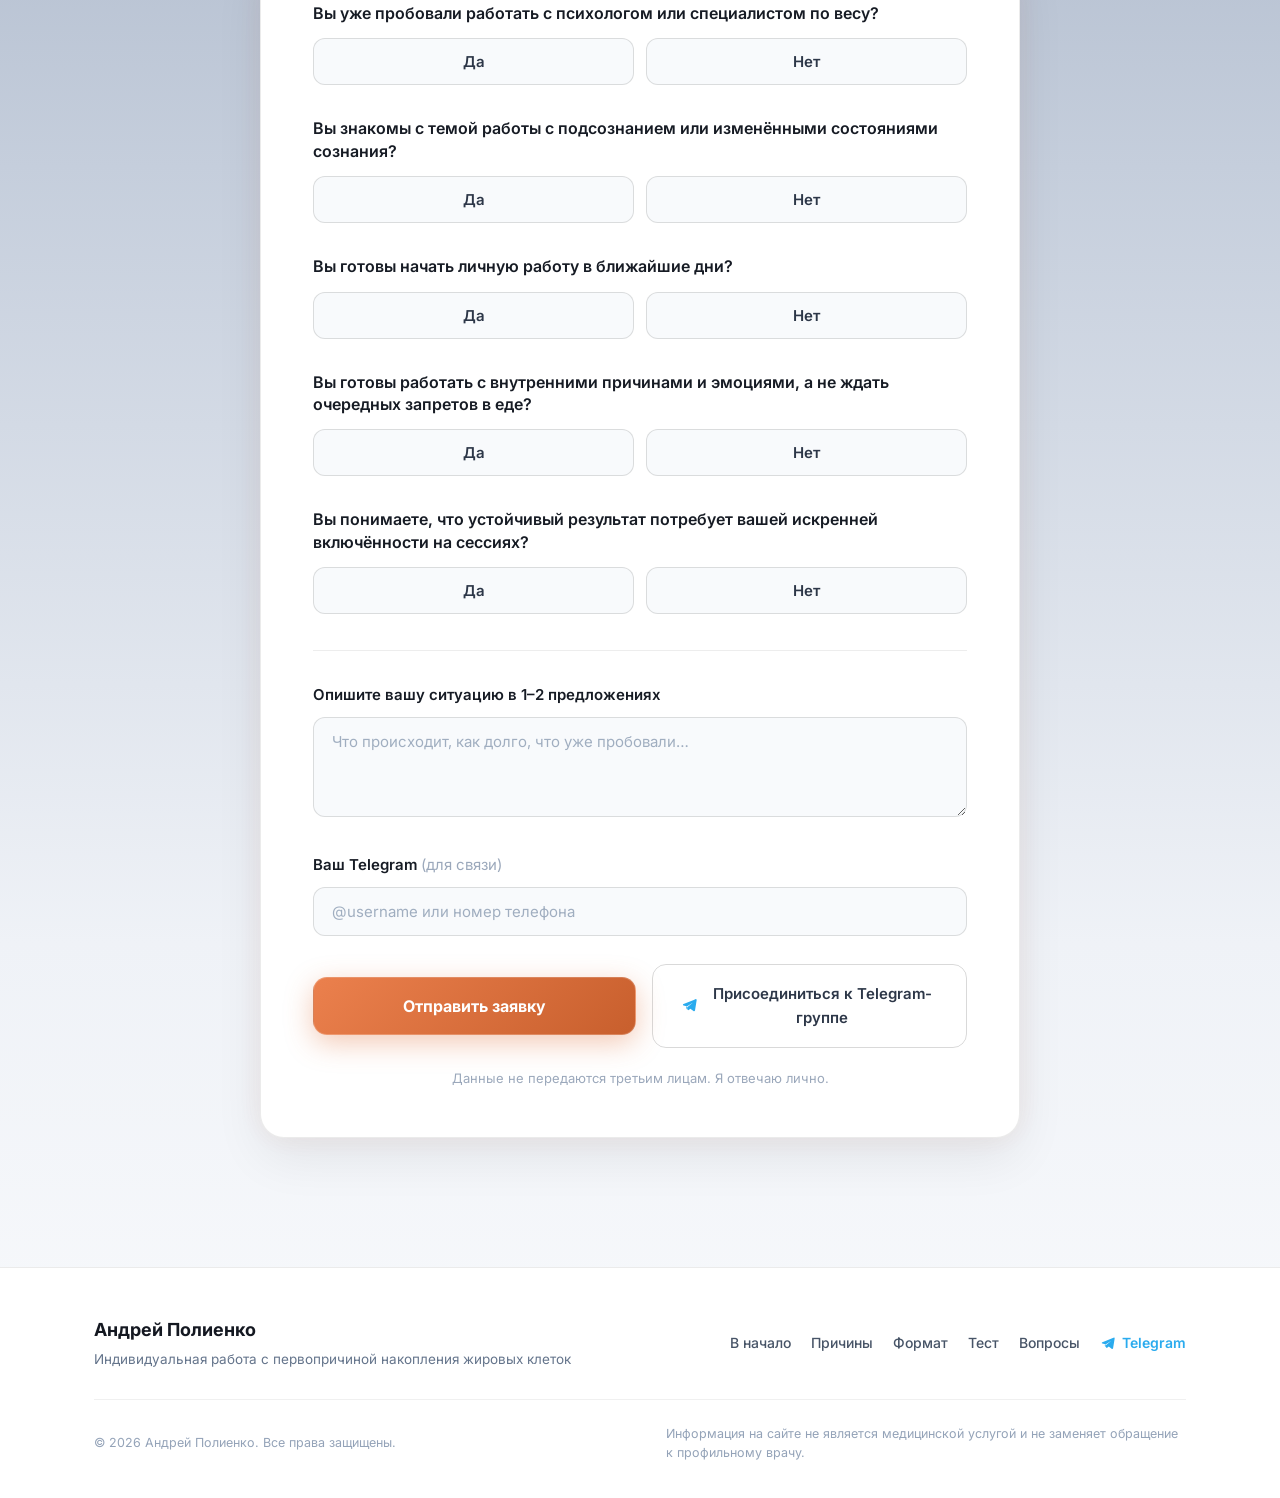
==== commit d3f6586b: "feat: Add header CTA and site footer, fix anchors, diversify biological tags, clean duplicate guaran" ====
--- a/index.html
+++ b/index.html
@@ -5,6 +5,7 @@
     <meta name="viewport" content="width=device-width, initial-scale=1.0">
     <meta name="description" content="Андрей Полиенко — работа с первопричиной накопления жировых клеток. Устранение внутренней причины, чтобы организм сам избавился от жира.">
     <title>Андрей Полиенко | Работа с первопричиной накопления жировых клеток</title>
+    <link rel="icon" type="image/svg+xml" href="data:image/svg+xml,%3Csvg xmlns='http://www.w3.org/2000/svg' viewBox='0 0 32 32'%3E%3Crect width='32' height='32' rx='8' fill='%23E07340'/%3E%3Cpath d='M9 23L16 8L23 23H19L16 16.5L13 23H9Z' fill='white'/%3E%3C/svg%3E">
     <link rel="preconnect" href="https://fonts.googleapis.com">
     <link rel="preconnect" href="https://fonts.gstatic.com" crossorigin>
     <link href="https://fonts.googleapis.com/css2?family=Inter:wght@400;500;600;700;800&display=swap" rel="stylesheet">
@@ -84,10 +85,11 @@
 
         /* Шапка */
         .site-header {
-            padding: 20px 0;
+            padding: 16px 0;
             border-bottom: 1px solid var(--border-subtle);
             background: rgba(11, 14, 18, 0.92);
             backdrop-filter: blur(14px);
+            -webkit-backdrop-filter: blur(14px);
             position: sticky;
             top: 0;
             z-index: 100;
@@ -97,6 +99,7 @@
             display: flex;
             align-items: center;
             justify-content: space-between;
+            gap: 16px;
         }
 
         .brand {
@@ -110,6 +113,7 @@
             font-weight: 700;
             color: var(--text-primary);
             letter-spacing: -0.2px;
+            font-size: 15px;
         }
 
         .brand-divider {
@@ -119,6 +123,29 @@
         .brand-desc {
             color: var(--text-muted);
             font-weight: 400;
+        }
+
+        .header-cta-btn {
+            display: inline-flex;
+            align-items: center;
+            justify-content: center;
+            padding: 9px 20px;
+            font-size: 13.5px;
+            font-weight: 700;
+            color: #FFFFFF;
+            background: var(--accent-gradient);
+            border: 1px solid rgba(255, 255, 255, 0.2);
+            border-radius: 10px;
+            text-decoration: none;
+            transition: all 0.3s ease;
+            box-shadow: 0 4px 14px rgba(224, 115, 64, 0.3);
+            white-space: nowrap;
+        }
+
+        .header-cta-btn:hover {
+            transform: translateY(-1px);
+            box-shadow: 0 6px 20px rgba(224, 115, 64, 0.5);
+            filter: brightness(1.08);
         }
 
         /* Главный экран (Hero) */
@@ -1887,6 +1914,100 @@
             color: #334155;
         }
 
+        /* ==========================================================================
+           Подвал сайта (Footer)
+           ========================================================================== */
+        .site-footer {
+            background: #FFFFFF;
+            border-top: 1px solid rgba(0, 0, 0, 0.08);
+            padding: 48px 0 36px;
+            color: #475467;
+            position: relative;
+            z-index: 10;
+        }
+
+        .footer-container {
+            display: flex;
+            flex-direction: column;
+            gap: 28px;
+        }
+
+        .footer-top {
+            display: flex;
+            align-items: center;
+            justify-content: space-between;
+            gap: 24px;
+            flex-wrap: wrap;
+        }
+
+        .footer-author-name {
+            font-size: 18px;
+            font-weight: 700;
+            color: #141821;
+            margin-bottom: 4px;
+        }
+
+        .footer-author-tagline {
+            font-size: 13.5px;
+            color: #64748B;
+        }
+
+        .footer-links {
+            display: flex;
+            align-items: center;
+            gap: 20px;
+            flex-wrap: wrap;
+        }
+
+        .footer-link {
+            font-size: 14px;
+            font-weight: 500;
+            color: #475467;
+            text-decoration: none;
+            transition: color 0.2s ease;
+        }
+
+        .footer-link:hover {
+            color: var(--accent);
+        }
+
+        .footer-tg-link {
+            display: inline-flex;
+            align-items: center;
+            gap: 6px;
+            color: #2AABEE;
+            font-weight: 600;
+        }
+
+        .footer-tg-link:hover {
+            color: #1F96D5;
+        }
+
+        .footer-bottom {
+            display: flex;
+            align-items: center;
+            justify-content: space-between;
+            gap: 20px;
+            border-top: 1px solid rgba(0, 0, 0, 0.06);
+            padding-top: 24px;
+            font-size: 12.5px;
+            color: #94A3B8;
+            flex-wrap: wrap;
+        }
+
+        .footer-disclaimer {
+            max-width: 520px;
+            line-height: 1.55;
+        }
+
+        @media (max-width: 768px) {
+            .footer-top, .footer-bottom {
+                flex-direction: column;
+                align-items: flex-start;
+                gap: 16px;
+            }
+        }
+
         @media (max-width: 600px) {
             .cookie-banner { padding: 20px 18px; bottom: 12px; }
             .cookie-actions { flex-direction: column; }
@@ -1904,6 +2025,9 @@
                 <span class="brand-divider">•</span>
                 <span class="brand-desc">Работа с первопричиной накопления жировых клеток</span>
             </div>
+            <div class="header-nav">
+                <a href="#application" class="header-cta-btn">Записаться</a>
+            </div>
         </div>
     </header>
 
@@ -1928,7 +2052,7 @@
                                 Жир не откладывается просто так. У этого процесса всегда есть конкретная внутренняя причина. Я нахожу эту причину и устраняю её.
                             </p>
                             <p>
-                                Когда причина исчезает — организм сам принимает биологическое решение избавляться от жировых клеток. И вместе с жиром уходят стыд за своё тело, страх отвержения и чувство вины за еду — а также решаются и другие психологические проблемы, которые годами заставляли организм удерживать эту защиту.
+                                Когда причина исчезает — организм сам принимает естественное решение избавляться от жировых клеток. И вместе с жиром уходят стыд за своё тело, страх отвержения и чувство вины за еду — а также решаются и другие психологические проблемы, которые годами заставляли организм удерживать эту защиту.
                             </p>
                         </div>
                     </div>
@@ -1954,13 +2078,13 @@
                 <div class="hero-facts-grid">
                     <div class="fact-card reveal-on-scroll stagger-1">
                         <div class="fact-icon">01</div>
-                        <h3 class="fact-title">Биологическая честность</h3>
+                        <h3 class="fact-title">Естественный путь</h3>
                         <p class="fact-text">Без подсчета калорий, пищевых запретов и войны с собственным телом.</p>
                     </div>
 
                     <div class="fact-card reveal-on-scroll stagger-2">
                         <div class="fact-icon">02</div>
-                        <h3 class="fact-title">8 недель один на один</h3>
+                        <h3 class="fact-title">До 8 недель один на один</h3>
                         <p class="fact-text">Индивидуальная работа до момента, когда организм сам переключается на сброс жира.</p>
                     </div>
 
@@ -1974,7 +2098,7 @@
                 <!-- Блок целевых действий (Кнопки) -->
                 <div class="hero-actions">
                     <div class="action-item">
-                        <a href="#anketa" class="btn btn-primary" id="btn-anketa">
+                        <a href="#application" class="btn btn-primary" id="btn-anketa">
                             <span>Заполнить анкету</span>
                         </a>
                         <p class="action-caption">
@@ -1983,7 +2107,7 @@
                     </div>
 
                     <div class="action-item">
-                        <a href="#community" class="btn btn-secondary" id="btn-community">
+                        <a href="https://t.me/polienko" target="_blank" rel="noopener" class="btn btn-secondary" id="btn-community">
                             <span>Телеграм-группа</span>
                         </a>
                         <p class="action-caption">
@@ -2006,11 +2130,11 @@
             </div>
         </section>
 
-        <!-- БЛОК 2: Почему прошлые методы провалились (Биологическая правда) -->
+        <!-- БЛОК 2: Почему прошлые методы провалились (Анатомия тупика) -->
         <section class="anatomy-section" id="why-fat">
             <div class="container">
                 
-                <div class="section-badge">Биологическая правда</div>
+                <div class="section-badge">Анатомия тупика</div>
 
                 <h2 class="section-title">
                     Комплексный тупик: почему ни диеты, ни спортзал не убирают жировую ткань навсегда
@@ -2031,10 +2155,10 @@
                         <div class="anatomy-step-num">01</div>
                         <h3 class="anatomy-card-title">Жир как физический щит</h3>
                         <p class="anatomy-card-text">
-                            Жировые клетки — это биологический панцирь, который организм выстроил для защиты от боли, хронического стресса, стыда или одиночества. Организм считает этот щит жизненно необходимым.
+                            Жировые клетки — это защитный панцирь, который организм выстроил для защиты от боли, хронического стресса, стыда или одиночества. Организм считает этот щит жизненно необходимым.
                         </p>
                         <div class="anatomy-insight">
-                            <span class="insight-tag">Биологический смысл</span>
+                            <span class="insight-tag">Природный механизм</span>
                             <p class="insight-desc">Пока мозг ощущает скрытую угрозу — он будет удерживать этот панцирь любой ценой, игнорируя любые диеты.</p>
                         </div>
                     </div>
@@ -2046,7 +2170,7 @@
                             Когда вы садитесь на диету или нагружаете себя в спортзале, подсознание воспринимает это как прямую атаку на свою безопасность. Организм включает тревогу, усиливает тягу к еде и с удвоенной силой начинает запасать жировую ткань при первой возможности.
                         </p>
                         <div class="anatomy-insight">
-                            <span class="insight-tag">Биологический смысл</span>
+                            <span class="insight-tag">Реакция подсознания</span>
                             <p class="insight-desc">Срыв — это не слабость воли, а аварийная система спасения: организм спасает свой главный защитный рубеж.</p>
                         </div>
                     </div>
@@ -2058,7 +2182,7 @@
                             Сражаться с телом силой бесполезно — биология всегда победит дисциплину. Пока не найдена и не устранена внутренняя причина, заставляющая организм защищаться, тело не отдаст ни одной жировой клетки.
                         </p>
                         <div class="anatomy-insight">
-                            <span class="insight-tag">Биологический смысл</span>
+                            <span class="insight-tag">Точка решения</span>
                             <p class="insight-desc">Устранив причину тревоги в подсознании — мы снимаем необходимость защиты, и организм сам сбрасывает жировые клетки.</p>
                         </div>
                     </div>
@@ -2102,7 +2226,7 @@
                             Находим точную внутреннюю причину — событие, затяжной стресс или подавленную эмоцию, из-за которой тело включило режим удержания жира.
                         </p>
                         <div class="anatomy-insight">
-                            <span class="insight-tag">Биологический смысл</span>
+                            <span class="insight-tag">Суть шага</span>
                             <p class="insight-desc">Организм перестаёт копить жир только тогда, когда устранена реальная причина тревоги.</p>
                         </div>
                     </div>
@@ -2114,7 +2238,7 @@
                             Работаем с подсознанием в состоянии глубокого и комфортного расслабления. Вы полностью всё слышите, понимаете каждое слово и контролируете весь процесс. Мы снимаем внутреннее напряжение там, где оно зародилось.
                         </p>
                         <div class="anatomy-insight">
-                            <span class="insight-tag">Биологический смысл</span>
+                            <span class="insight-tag">Сигнал безопасности</span>
                             <p class="insight-desc">Мозг получает сигнал безопасности, и необходимость удерживать жировой панцирь исчезает.</p>
                         </div>
                     </div>
@@ -2126,7 +2250,7 @@
                             Тело прекращает защищаться и естественным путём начинает избавляться от накопленного жира без голода и ломки.
                         </p>
                         <div class="anatomy-insight">
-                            <span class="insight-tag">Биологический смысл</span>
+                            <span class="insight-tag">Результат работы</span>
                             <p class="insight-desc">Как только результат достигнут и зафиксирован — процесс завершён.</p>
                         </div>
                     </div>
@@ -2167,7 +2291,7 @@
                             Днём — железный самоконтроль, работа и забота о семье на пределе сил. А вечером накатывает глухая усталость и фоновая тревога. Еда становится единственным доступным способом выдохнуть, почувствовать тепло и безопасность.
                         </p>
                         <div class="anatomy-insight">
-                            <span class="insight-tag">Биологический смысл</span>
+                            <span class="insight-tag">Психологическая разгрузка</span>
                             <p class="insight-desc">Еда выступает как самый быстрый природный регулятор стресса, спасающий психику от истощения.</p>
                         </div>
                     </div>
@@ -2179,7 +2303,7 @@
                             После рождения ребёнка, тяжёлого разрыва в отношениях, кризиса в семье или выгорания на работе тело словно законсервировалось. Любые попытки ограничить питание вызывают панику организма, отёки и мгновенный возврат веса.
                         </p>
                         <div class="anatomy-insight">
-                            <span class="insight-tag">Биологический смысл</span>
+                            <span class="insight-tag">Режим консервации</span>
                             <p class="insight-desc">Организм зафиксировал режим повышенной опасности и удерживает запасы на случай нового кризиса.</p>
                         </div>
                     </div>
@@ -2191,7 +2315,7 @@
                             Глубинный страх оказаться слабой, беззащитной или снова столкнуться с предательством. Организм выстраивает физическую преграду, чтобы сделать вас «менее заметной» или «неприступной» для внешнего мира.
                         </p>
                         <div class="anatomy-insight">
-                            <span class="insight-tag">Биологический смысл</span>
+                            <span class="insight-tag">Внутренняя броня</span>
                             <p class="insight-desc">Лишний вес бессознательно используется как броня, защищающая от болезненных контактов.</p>
                         </div>
                     </div>
@@ -2203,7 +2327,7 @@
                             Нежелание фотографироваться, просторная закрытая одежда как маскировка и ощущение, что настоящая жизнь на паузе — «вот когда похудею, тогда и начну радоваться, носить красивое и любить себя».
                         </p>
                         <div class="anatomy-insight">
-                            <span class="insight-tag">Биологический смысл</span>
+                            <span class="insight-tag">Сигнал опасности</span>
                             <p class="insight-desc">Пока мозг ощущает внутренний конфликт и стыд, тело не видит причин расставаться с защитой.</p>
                         </div>
                     </div>
@@ -2215,8 +2339,12 @@
                         Узнали себя хотя бы в одном из этих пунктов? <span class="takeaway-highlight">Ваше тело абсолютно нормально.</span> Оно защищает вас тем способом, который считает единственно надёжным. И моя задача — снять с него эту необходимость.
                     </p>
                     <div class="takeaway-action">
-                        <a href="#anketa" class="btn btn-primary" id="btn-situations-anketa">
-                            <span>Заполнить анкету на разбор ситуации</span>
+                        <a href="#application" class="scroll-link" style="color: var(--accent); font-weight: 700; font-size: 16px;">
+                            <span>Перейти к анкете и разобрать свой случай</span>
+                            <svg class="scroll-arrow" width="18" height="18" viewBox="0 0 24 24" fill="none" stroke="currentColor" stroke-width="2.5" stroke-linecap="round" stroke-linejoin="round">
+                                <line x1="5" y1="12" x2="19" y2="12"></line>
+                                <polyline points="12 5 19 12 12 19"></polyline>
+                            </svg>
                         </a>
                         <p class="action-caption" style="color: #64748B; margin: 0;">
                             Короткая анкета на 1 минуту + 10-минутный разговор со мной, чтобы разобрать именно ваш случай.
@@ -2280,7 +2408,7 @@
                             <p><strong>Что делать:</strong> Сначала нужно снять сигнал тревоги в подсознании — и только тогда организм сам спокойно отпустит жировую ткань.</p>
                         </div>
                         <div class="quiz-result-actions">
-                            <a href="#anketa" class="btn btn-primary">
+                            <a href="#application" class="btn btn-primary">
                                 <span>Заполнить анкету на разбор ситуации</span>
                             </a>
                             <button type="button" class="quiz-reset-btn" id="quizResetBtn">
@@ -2331,7 +2459,7 @@
                         <div class="anatomy-step-num">03</div>
                         <h3 class="manifesto-card-title">Честность и фокус на результате (срок ДО 8 недель)</h3>
                         <p class="manifesto-card-text">
-                            Я не растягиваю консультации на месяцы ради процесса. Мы работаем динамически: как только подсознание сбросило аварийный режим и результат зафиксирован — работа окончена. Если метод вам не подходит — действует 100% гарантия возврата в первые 14 дней.
+                            Я не растягиваю консультации на месяцы ради процесса. Мы работаем динамически: как только подсознание сбросило аварийный режим и результат зафиксирован — работа окончена. Тело само перестаёт держаться за жировой панцирь, и вы возвращаетесь к лёгкости без страха отката.
                         </p>
                     </div>
                 </div>
@@ -2345,152 +2473,8 @@
 
             </div>
         </section>
-    </main>
-
-    <script>
-        document.addEventListener('DOMContentLoaded', () => {
-            const photoWrapper = document.getElementById('authorPhoto');
-
-            // Умный наблюдатель за фотографией:
-            // При попадании в экран плавно наливается цветом (3.5 сек).
-            // При уходе из экрана возвращается в ч/б, чтобы процесс повторялся снова при скролле!
-            if (photoWrapper && 'IntersectionObserver' in window) {
-                const photoObserver = new IntersectionObserver((entries) => {
-                    entries.forEach(entry => {
-                        if (entry.isIntersecting) {
-                            setTimeout(() => {
-                                photoWrapper.classList.add('colorized');
-                            }, 350);
-                        } else {
-                            photoWrapper.classList.remove('colorized');
-                        }
-                    });
-                }, {
-                    threshold: 0.15
-                });
-
-                photoObserver.observe(photoWrapper);
-            }
-
-            // Плавное медленное появление карточек при скроллинге (каждый раз при скролле вверх и вниз):
-            const revealElements = document.querySelectorAll('.reveal-on-scroll');
-            if (revealElements.length && 'IntersectionObserver' in window) {
-                const revealObserver = new IntersectionObserver((entries) => {
-                    entries.forEach(entry => {
-                        if (entry.isIntersecting) {
-                            entry.target.classList.add('is-revealed');
-                        } else {
-                            entry.target.classList.remove('is-revealed');
-                        }
-                    });
-                }, {
-                    threshold: 0.08,
-                    rootMargin: '0px 0px -20px 0px'
-                });
-
-                revealElements.forEach(el => revealObserver.observe(el));
-            }
-
-            // Интерактивный экспресс-тест (5 вопросов Да/Нет)
-            const quizData = [
-                {
-                    cat: "Реакция на стресс",
-                    text: "Замечаете ли вы, что вес замирает или начинает расти именно в периоды затяжного напряжения, проблем в семье или перегрузок на работе?"
-                },
-                {
-                    cat: "Вечерний сброс контроля",
-                    text: "Бывает ли так, что днём вы держите строгий самоконтроль, а вечером еда становится единственным доступным способом выдохнуть и почувствовать покой?"
-                },
-                {
-                    cat: "Эффект маятника",
-                    text: "Случалось ли, что после жестких диет или спортзала вес сначала падал, а затем организм с удвоенной силой возвращал всё сброшенное плюс пару килограммов сверху?"
-                },
-                {
-                    cat: "Фоновая тревога",
-                    text: "Ловите ли вы себя на ощущении, что не можете расслабиться, постоянно всё контролируете и испытываете фоновое чувство вины перед собой за тело или еду?"
-                },
-                {
-                    cat: "Функция щита",
-                    text: "Есть ли ощущение, что лишний вес на самом деле спасает вас от лишнего внимания, делает «невидимой» или закрывает от уязвимости и новой боли?"
-                }
-            ];
-
-            let currentQuizIndex = 0;
-            let yesAnswersCount = 0;
-
-            const qBox = document.getElementById('quizQuestionBox');
-            const rBox = document.getElementById('quizResultBox');
-            const stepBadge = document.getElementById('quizStepBadge');
-            const progressFill = document.getElementById('quizProgressFill');
-            const catEl = document.getElementById('quizQuestionCategory');
-            const textEl = document.getElementById('quizQuestionText');
-            const btnYes = document.getElementById('quizBtnYes');
-            const btnNo = document.getElementById('quizBtnNo');
-            const resetBtn = document.getElementById('quizResetBtn');
-            const resultBody = document.getElementById('quizResultBody');
-
-            function showQuestion(index) {
-                if (!textEl) return;
-                qBox.style.opacity = '0';
-                qBox.style.transform = 'translateY(10px)';
-                
-                setTimeout(() => {
-                    const item = quizData[index];
-                    if (stepBadge) stepBadge.textContent = `Вопрос ${index + 1} из ${quizData.length}`;
-                    if (progressFill) progressFill.style.width = `${((index + 1) / quizData.length) * 100}%`;
-                    if (catEl) catEl.textContent = item.cat;
-                    if (textEl) textEl.textContent = item.text;
-                    
-                    qBox.style.opacity = '1';
-                    qBox.style.transform = 'translateY(0)';
-                }, 180);
-            }
-
-            function handleAnswer(isYes) {
-                if (isYes) yesAnswersCount++;
-                currentQuizIndex++;
-
-                if (currentQuizIndex < quizData.length) {
-                    showQuestion(currentQuizIndex);
-                } else {
-                    showResults();
-                }
-            }
-
-            function showResults() {
-                if (qBox) qBox.style.display = 'none';
-                if (rBox) rBox.style.display = 'block';
-
-                if (resultBody) {
-                    if (yesAnswersCount >= 3) {
-                        resultBody.innerHTML = `
-                            <p>Вы ответили «Да» на <strong>${yesAnswersCount} из 5</strong> ключевых маркеров аварийного режима.</p>
-                            <p>Ваше подсознание расценивает жировые клетки не как лишний вес, а как жизненно необходимый панцирь от стресса и уязвимости. В таком состоянии любые диеты и спорт воспринимаются телом как угроза и вызывают только новые срывы.</p>
-                            <p><strong>Решение:</strong> Снять внутренний аварийный сигнал в подсознании — и тогда организм сам перестанет удерживать жировую ткань.</p>
-                        `;
-                    } else {
-                        resultBody.innerHTML = `
-                            <p>Вы ответили «Да» на <strong>${yesAnswersCount} из 5</strong> маркеров.</p>
-                            <p>У вас умеренная защитная реакция. Однако если вес стоит на месте и не поддаётся привычным методам — в подсознании есть локальный триггер удержания, который мешает телу сбросить лишнее.</p>
-                            <p><strong>Решение:</strong> Найти точную причину застоя на коротком индивидуальном разборе.</p>
-                        `;
-                    }
-                }
-            }
-
-            if (btnYes) btnYes.addEventListener('click', () => handleAnswer(true));
-            if (btnNo) btnNo.addEventListener('click', () => handleAnswer(false));
-            if (resetBtn) resetBtn.addEventListener('click', () => {
-                currentQuizIndex = 0;
-                yesAnswersCount = 0;
-                if (rBox) rBox.style.display = 'none';
-                if (qBox) qBox.style.display = 'block';
-                showQuestion(0);
-            });
-        });
-    </script>
-
-    <!-- БЛОК 7: FAQ — Скрытые страхи и возражения -->
+
+        <!-- БЛОК 7: FAQ — Скрытые страхи и возражения -->
     <section class="faq-section" id="faq">
         <div class="container">
 
@@ -2719,27 +2703,8 @@
         </div>
     </section>
 
-    <script>
-        // FAQ accordion
-        document.querySelectorAll('.faq-question').forEach(btn => {
-            btn.addEventListener('click', () => {
-                const item = btn.closest('.faq-item');
-                const isOpen = item.classList.contains('open');
-                // Close all
-                document.querySelectorAll('.faq-item.open').forEach(el => {
-                    el.classList.remove('open');
-                    el.querySelector('.faq-question').setAttribute('aria-expanded', 'false');
-                });
-                // Open clicked if it was closed
-                if (!isOpen) {
-                    item.classList.add('open');
-                    btn.setAttribute('aria-expanded', 'true');
-                }
-            });
-        });
-    </script>
-
     <!-- БЛОК 8: Финальный CTA + Форма заявки -->
+    <div id="anketa"></div>
     <section class="cta-section" id="application">
         <div class="container">
 
@@ -2840,6 +2805,34 @@
 
         </div>
     </section>
+    </main>
+
+    <!-- Подвал сайта (Footer) -->
+    <footer class="site-footer">
+        <div class="container footer-container">
+            <div class="footer-top">
+                <div class="footer-brand">
+                    <div class="footer-author-name">Андрей Полиенко</div>
+                    <div class="footer-author-tagline">Индивидуальная работа с первопричиной накопления жировых клеток</div>
+                </div>
+                <div class="footer-links">
+                    <a href="#hero" class="footer-link">В начало</a>
+                    <a href="#why-fat" class="footer-link">Причины</a>
+                    <a href="#method" class="footer-link">Формат</a>
+                    <a href="#quiz" class="footer-link">Тест</a>
+                    <a href="#faq" class="footer-link">Вопросы</a>
+                    <a href="https://t.me/polienko" target="_blank" rel="noopener" class="footer-link footer-tg-link">
+                        <svg width="16" height="16" viewBox="0 0 24 24" fill="none"><path d="M21.198 2.433a2.242 2.242 0 00-1.022.215l-16.6 6.593C2.4 9.7 2.4 10.75 3.6 11.145l4.065 1.272 1.573 4.9c.21.65 1.02.9 1.573.455l2.263-1.9 4.405 3.228c.81.595 1.96.21 2.165-.762L21.945 4.1c.3-1.395-.69-2.015-1.747-1.667zM8.75 13.775l-.58 3.14-1.14-3.56 9.9-6.14-8.18 6.56z" fill="currentColor"/></svg>
+                        Telegram
+                    </a>
+                </div>
+            </div>
+            <div class="footer-bottom">
+                <div class="footer-copy">© 2026 Андрей Полиенко. Все права защищены.</div>
+                <div class="footer-disclaimer">Информация на сайте не является медицинской услугой и не заменяет обращение к профильному врачу.</div>
+            </div>
+        </div>
+    </footer>
 
     <!-- Cookie-баннер -->
     <div class="cookie-banner" id="cookieBanner" role="dialog" aria-label="Использование файлов cookie">
@@ -2857,97 +2850,249 @@
         </div>
     </div>
 
+    <!-- Единый оптимизированный скрипт сайта -->
     <script>
-        // Блок 8 — Yes/No кнопки
-        document.querySelectorAll('.cta-yn-buttons').forEach(group => {
-            group.querySelectorAll('.cta-yn-btn').forEach(btn => {
+        document.addEventListener('DOMContentLoaded', () => {
+            // 1. Умный наблюдатель за фотографией автора (проявление цвета)
+            const photoWrapper = document.getElementById('authorPhoto');
+            if (photoWrapper && 'IntersectionObserver' in window) {
+                const photoObserver = new IntersectionObserver((entries) => {
+                    entries.forEach(entry => {
+                        if (entry.isIntersecting) {
+                            setTimeout(() => {
+                                photoWrapper.classList.add('colorized');
+                            }, 350);
+                        } else {
+                            photoWrapper.classList.remove('colorized');
+                        }
+                    });
+                }, { threshold: 0.15 });
+                photoObserver.observe(photoWrapper);
+            }
+
+            // 2. Медленное появление карточек при скролле
+            const revealElements = document.querySelectorAll('.reveal-on-scroll');
+            if (revealElements.length && 'IntersectionObserver' in window) {
+                const revealObserver = new IntersectionObserver((entries) => {
+                    entries.forEach(entry => {
+                        if (entry.isIntersecting) {
+                            entry.target.classList.add('is-revealed');
+                        } else {
+                            entry.target.classList.remove('is-revealed');
+                        }
+                    });
+                }, {
+                    threshold: 0.08,
+                    rootMargin: '0px 0px -20px 0px'
+                });
+                revealElements.forEach(el => revealObserver.observe(el));
+            }
+
+            // 3. Интерактивный экспресс-тест (5 вопросов Да/Нет)
+            const quizData = [
+                {
+                    cat: "Реакция на стресс",
+                    text: "Замечаете ли вы, что вес замирает или начинает расти именно в периоды затяжного напряжения, проблем в семье или перегрузок на работе?"
+                },
+                {
+                    cat: "Вечерний сброс контроля",
+                    text: "Бывает ли так, что днём вы держите строгий самоконтроль, а вечером еда становится единственным доступным способом выдохнуть и почувствовать покой?"
+                },
+                {
+                    cat: "Эффект маятника",
+                    text: "Случалось ли, что после жестких диет или спортзала вес сначала падал, а затем организм с удвоенной силой возвращал всё сброшенное плюс пару килограммов сверху?"
+                },
+                {
+                    cat: "Фоновая тревога",
+                    text: "Ловите ли вы себя на ощущении, что не можете расслабиться, постоянно всё контролируете и испытываете фоновое чувство вины перед собой за тело или еду?"
+                },
+                {
+                    cat: "Функция щита",
+                    text: "Есть ли ощущение, что лишний вес на самом деле спасает вас от лишнего внимания, делает «невидимой» или закрывает от уязвимости и новой боли?"
+                }
+            ];
+
+            let currentQuizIndex = 0;
+            let yesAnswersCount = 0;
+
+            const qBox = document.getElementById('quizQuestionBox');
+            const rBox = document.getElementById('quizResultBox');
+            const stepBadge = document.getElementById('quizStepBadge');
+            const progressFill = document.getElementById('quizProgressFill');
+            const catEl = document.getElementById('quizQuestionCategory');
+            const textEl = document.getElementById('quizQuestionText');
+            const btnYes = document.getElementById('quizBtnYes');
+            const btnNo = document.getElementById('quizBtnNo');
+            const resetBtn = document.getElementById('quizResetBtn');
+            const resultBody = document.getElementById('quizResultBody');
+
+            function showQuestion(index) {
+                if (!textEl) return;
+                qBox.style.opacity = '0';
+                qBox.style.transform = 'translateY(10px)';
+                
+                setTimeout(() => {
+                    const item = quizData[index];
+                    if (stepBadge) stepBadge.textContent = `Вопрос ${index + 1} из ${quizData.length}`;
+                    if (progressFill) progressFill.style.width = `${((index + 1) / quizData.length) * 100}%`;
+                    if (catEl) catEl.textContent = item.cat;
+                    if (textEl) textEl.textContent = item.text;
+                    
+                    qBox.style.opacity = '1';
+                    qBox.style.transform = 'translateY(0)';
+                }, 180);
+            }
+
+            function handleAnswer(isYes) {
+                if (isYes) yesAnswersCount++;
+                currentQuizIndex++;
+
+                if (currentQuizIndex < quizData.length) {
+                    showQuestion(currentQuizIndex);
+                } else {
+                    showResults();
+                }
+            }
+
+            function showResults() {
+                if (qBox) qBox.style.display = 'none';
+                if (rBox) rBox.style.display = 'block';
+
+                if (resultBody) {
+                    if (yesAnswersCount >= 3) {
+                        resultBody.innerHTML = `
+                            <p>Вы ответили «Да» на <strong>${yesAnswersCount} из 5</strong> ключевых маркеров защитного режима.</p>
+                            <p>Ваше подсознание расценивает жировые клетки не как лишний вес, а как жизненно необходимый панцирь от стресса и уязвимости. В таком состоянии любые диеты и спорт воспринимаются телом как угроза и вызывают только новые срывы.</p>
+                            <p><strong>Решение:</strong> Снять внутренний аварийный сигнал в подсознании — и тогда организм сам перестанет удерживать жировую ткань.</p>
+                        `;
+                    } else {
+                        resultBody.innerHTML = `
+                            <p>Вы ответили «Да» на <strong>${yesAnswersCount} из 5</strong> маркеров.</p>
+                            <p>У вас умеренная защитная реакция. Однако если вес стоит на месте и не поддаётся привычным методам — в подсознании есть локальный триггер удержания, который мешает телу сбросить лишнее.</p>
+                            <p><strong>Решение:</strong> Найти точную причину застоя на коротком индивидуальном разборе.</p>
+                        `;
+                    }
+                }
+            }
+
+            if (btnYes) btnYes.addEventListener('click', () => handleAnswer(true));
+            if (btnNo) btnNo.addEventListener('click', () => handleAnswer(false));
+            if (resetBtn) resetBtn.addEventListener('click', () => {
+                currentQuizIndex = 0;
+                yesAnswersCount = 0;
+                if (rBox) rBox.style.display = 'none';
+                if (qBox) qBox.style.display = 'block';
+                showQuestion(0);
+            });
+
+            // 4. Аккордеон FAQ
+            document.querySelectorAll('.faq-question').forEach(btn => {
                 btn.addEventListener('click', () => {
-                    group.querySelectorAll('.cta-yn-btn').forEach(b => b.classList.remove('selected'));
-                    btn.classList.add('selected');
+                    const item = btn.closest('.faq-item');
+                    const isOpen = item.classList.contains('open');
+                    document.querySelectorAll('.faq-item.open').forEach(el => {
+                        el.classList.remove('open');
+                        el.querySelector('.faq-question').setAttribute('aria-expanded', 'false');
+                    });
+                    if (!isOpen) {
+                        item.classList.add('open');
+                        btn.setAttribute('aria-expanded', 'true');
+                    }
                 });
             });
+
+            // 5. Кнопки Да/Нет в финальной анкете
+            document.querySelectorAll('.cta-yn-buttons').forEach(group => {
+                group.querySelectorAll('.cta-yn-btn').forEach(btn => {
+                    btn.addEventListener('click', () => {
+                        group.querySelectorAll('.cta-yn-btn').forEach(b => b.classList.remove('selected'));
+                        btn.classList.add('selected');
+                    });
+                });
+            });
+
+            // 6. Отправка формы заявки
+            const submitBtn = document.getElementById('ctaSubmitBtn');
+            if (submitBtn) {
+                submitBtn.addEventListener('click', () => {
+                    const telegram = document.getElementById('ctaTelegram').value.trim();
+                    const situation = document.getElementById('ctaSituation').value.trim();
+
+                    if (!telegram) {
+                        document.getElementById('ctaTelegram').focus();
+                        document.getElementById('ctaTelegram').style.borderColor = '#E07340';
+                        return;
+                    }
+
+                    const answers = {};
+                    document.querySelectorAll('.cta-yn-buttons').forEach(group => {
+                        const field = group.dataset.field;
+                        const selected = group.querySelector('.cta-yn-btn.selected');
+                        answers[field] = selected ? selected.dataset.val : 'не ответила';
+                    });
+
+                    const labels = {
+                        q1: 'Работала с психологом/специалистом',
+                        q2: 'Знакома с работой с подсознанием',
+                        q3: 'Готова начать в ближайшие дни',
+                        q4: 'Готовность работать с причинами и эмоциями',
+                        q5: 'Личная включённость на сессиях'
+                    };
+                    const valMap = { yes: 'Да', no: 'Нет', 'не ответила': '—' };
+                    let msg = '📋 Новая заявка с сайта\n\n';
+                    for (const [k, v] of Object.entries(answers)) {
+                        msg += `• ${labels[k]}: ${valMap[v] || v}\n`;
+                    }
+                    msg += `\n📝 Ситуация: ${situation || '—'}`;
+                    msg += `\n📱 Telegram: ${telegram}`;
+
+                    fetch('/send', {
+                        method: 'POST',
+                        headers: { 'Content-Type': 'application/json' },
+                        body: JSON.stringify({ message: msg })
+                    })
+                    .then(r => r.ok ? r.json() : Promise.reject(r))
+                    .then(() => {
+                        document.getElementById('ctaFormInner').style.display = 'none';
+                        document.getElementById('ctaSuccess').style.display = 'block';
+                    })
+                    .catch(() => {
+                        document.getElementById('ctaFormInner').style.display = 'none';
+                        document.getElementById('ctaSuccess').style.display = 'block';
+                    });
+                });
+            }
         });
 
-        // Блок 8 — Отправка формы
-        document.getElementById('ctaSubmitBtn').addEventListener('click', () => {
-            const telegram = document.getElementById('ctaTelegram').value.trim();
-            const situation = document.getElementById('ctaSituation').value.trim();
-
-            if (!telegram) {
-                document.getElementById('ctaTelegram').focus();
-                document.getElementById('ctaTelegram').style.borderColor = '#E07340';
-                return;
-            }
-
-            // Собираем ответы
-            const answers = {};
-            document.querySelectorAll('.cta-yn-buttons').forEach(group => {
-                const field = group.dataset.field;
-                const selected = group.querySelector('.cta-yn-btn.selected');
-                answers[field] = selected ? selected.dataset.val : 'не ответила';
-            });
-
-            // Формируем сообщение для Telegram
-            const labels = {
-                q1: 'Работала с психологом/специалистом',
-                q2: 'Знакома с работой с подсознанием',
-                q3: 'Готова начать в ближайшие дни',
-                q4: 'Готовность работать с причинами и эмоциями',
-                q5: 'Личная включённость на сессиях'
-            };
-            const valMap = { yes: 'Да', no: 'Нет', 'не ответила': '—' };
-            let msg = '📋 Новая заявка с сайта\n\n';
-            for (const [k, v] of Object.entries(answers)) {
-                msg += `• ${labels[k]}: ${valMap[v] || v}\n`;
-            }
-            msg += `\n📝 Ситуация: ${situation || '—'}`;
-            msg += `\n📱 Telegram: ${telegram}`;
-
-            // Отправляем на сервер
-            fetch('/send', {
-                method: 'POST',
-                headers: { 'Content-Type': 'application/json' },
-                body: JSON.stringify({ message: msg })
-            })
-            .then(r => r.ok ? r.json() : Promise.reject(r))
-            .then(() => {
-                document.getElementById('ctaFormInner').style.display = 'none';
-                document.getElementById('ctaSuccess').style.display = 'block';
-            })
-            .catch(() => {
-                // Показываем успех даже если сервер не ответил (dev режим)
-                document.getElementById('ctaFormInner').style.display = 'none';
-                document.getElementById('ctaSuccess').style.display = 'block';
-            });
-        });
-
-        // Cookie-баннер
+        // 7. Cookie-баннер
         (function() {
             const banner = document.getElementById('cookieBanner');
             const acceptBtn = document.getElementById('cookieAccept');
             const declineBtn = document.getElementById('cookieDecline');
             const checkbox = document.getElementById('cookieCheckbox');
 
-            // Если уже решено — не показываем
-            if (localStorage.getItem('cookieConsent')) return;
-
-            // Показываем с небольшой задержкой
+            if (!banner || localStorage.getItem('cookieConsent')) return;
+
             setTimeout(() => { banner.classList.add('visible'); }, 1200);
 
-            acceptBtn.addEventListener('click', () => {
-                if (!checkbox.checked) {
-                    checkbox.focus();
-                    checkbox.style.outline = '2px solid var(--accent)';
-                    return;
-                }
-                localStorage.setItem('cookieConsent', 'accepted');
-                hideBanner();
-            });
-
-            declineBtn.addEventListener('click', () => {
-                localStorage.setItem('cookieConsent', 'declined');
-                hideBanner();
-            });
+            if (acceptBtn) {
+                acceptBtn.addEventListener('click', () => {
+                    if (!checkbox.checked) {
+                        checkbox.focus();
+                        checkbox.style.outline = '2px solid var(--accent)';
+                        return;
+                    }
+                    localStorage.setItem('cookieConsent', 'accepted');
+                    hideBanner();
+                });
+            }
+
+            if (declineBtn) {
+                declineBtn.addEventListener('click', () => {
+                    localStorage.setItem('cookieConsent', 'declined');
+                    hideBanner();
+                });
+            }
 
             function hideBanner() {
                 banner.style.transform = 'translateX(-50%) translateY(140px)';
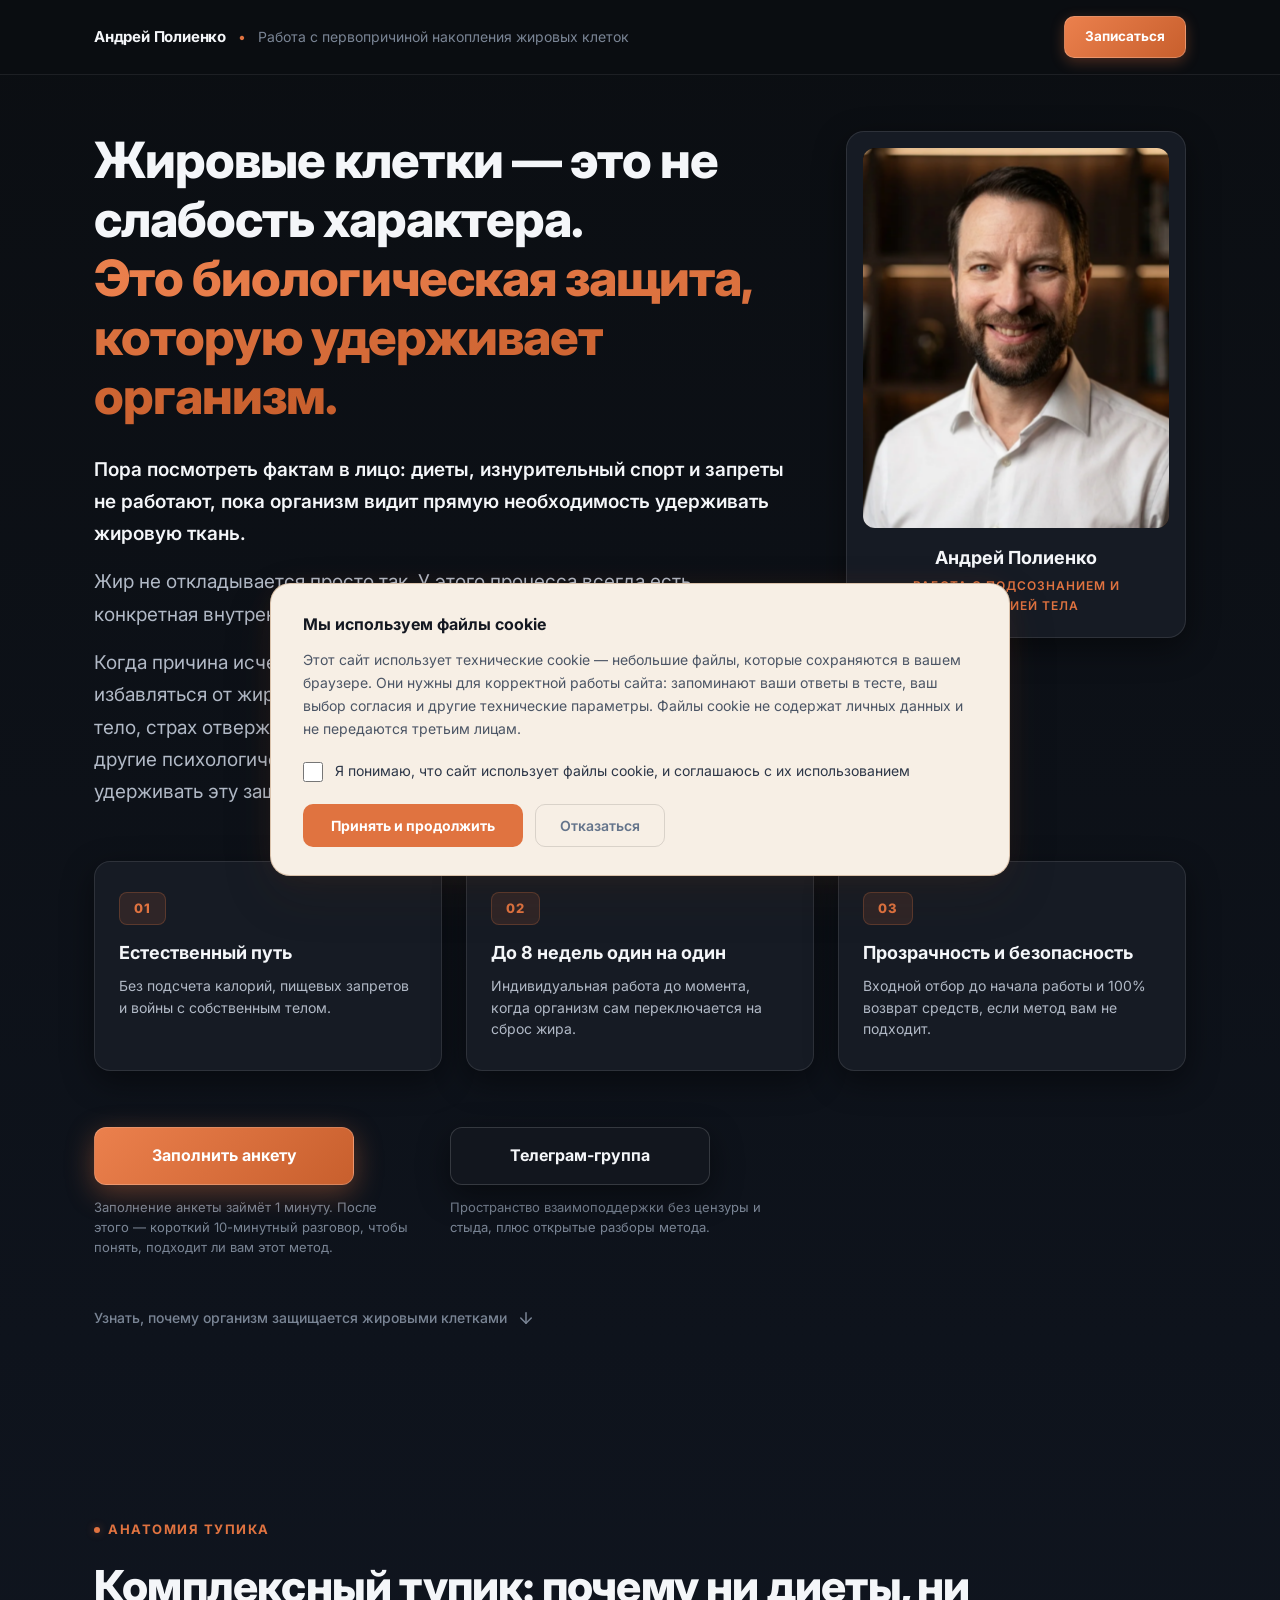
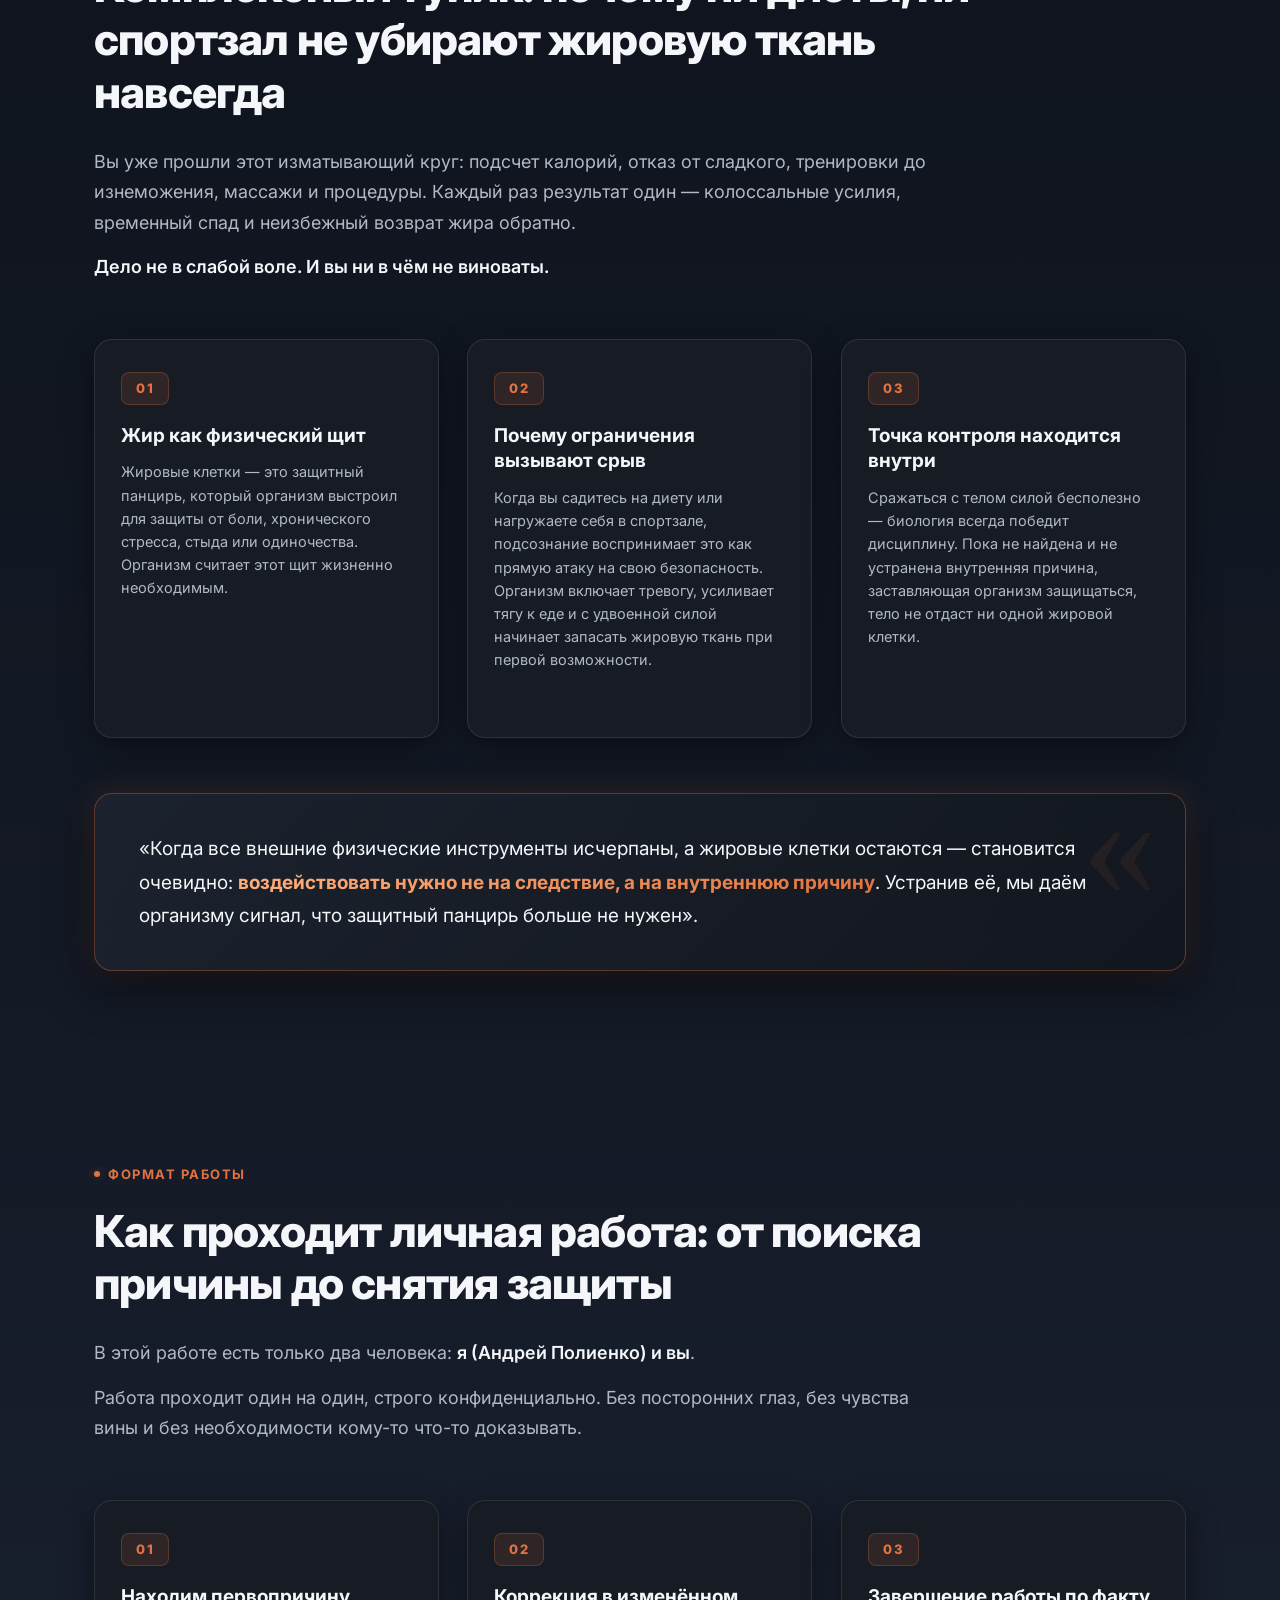
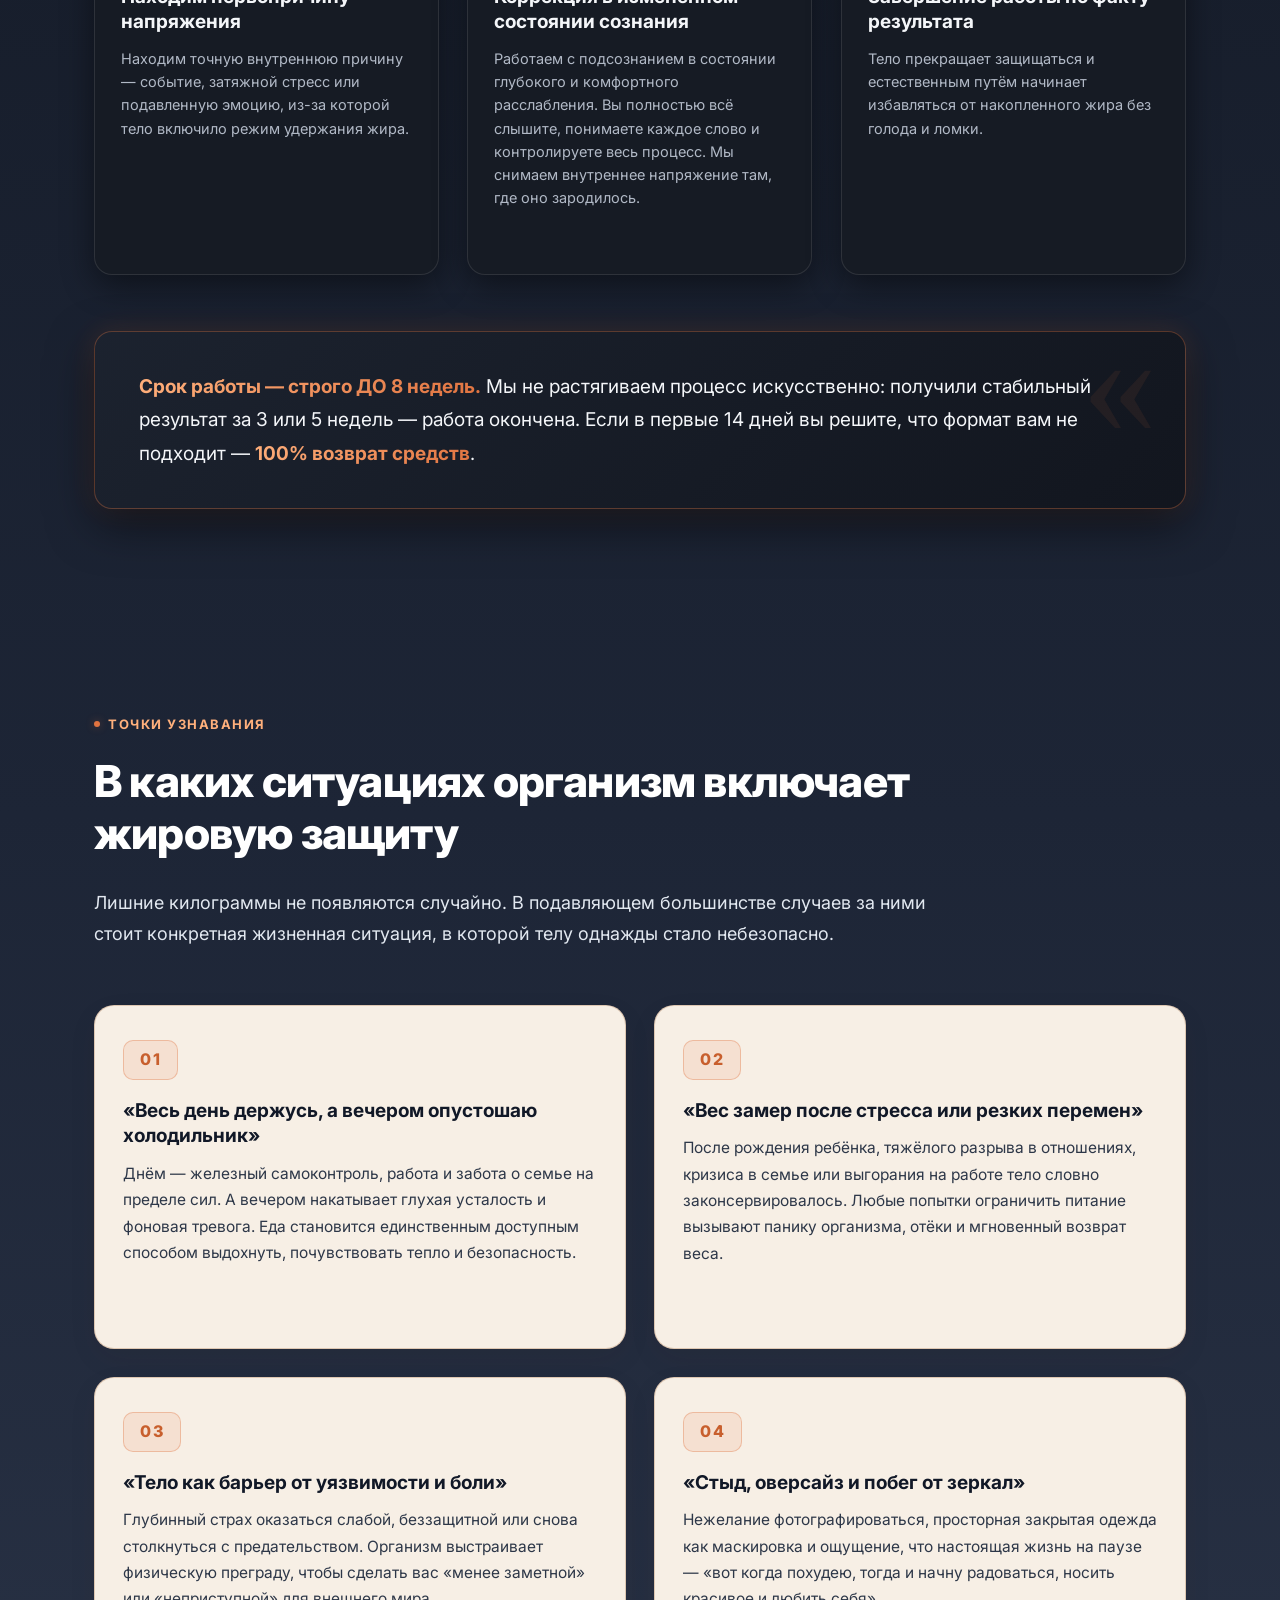
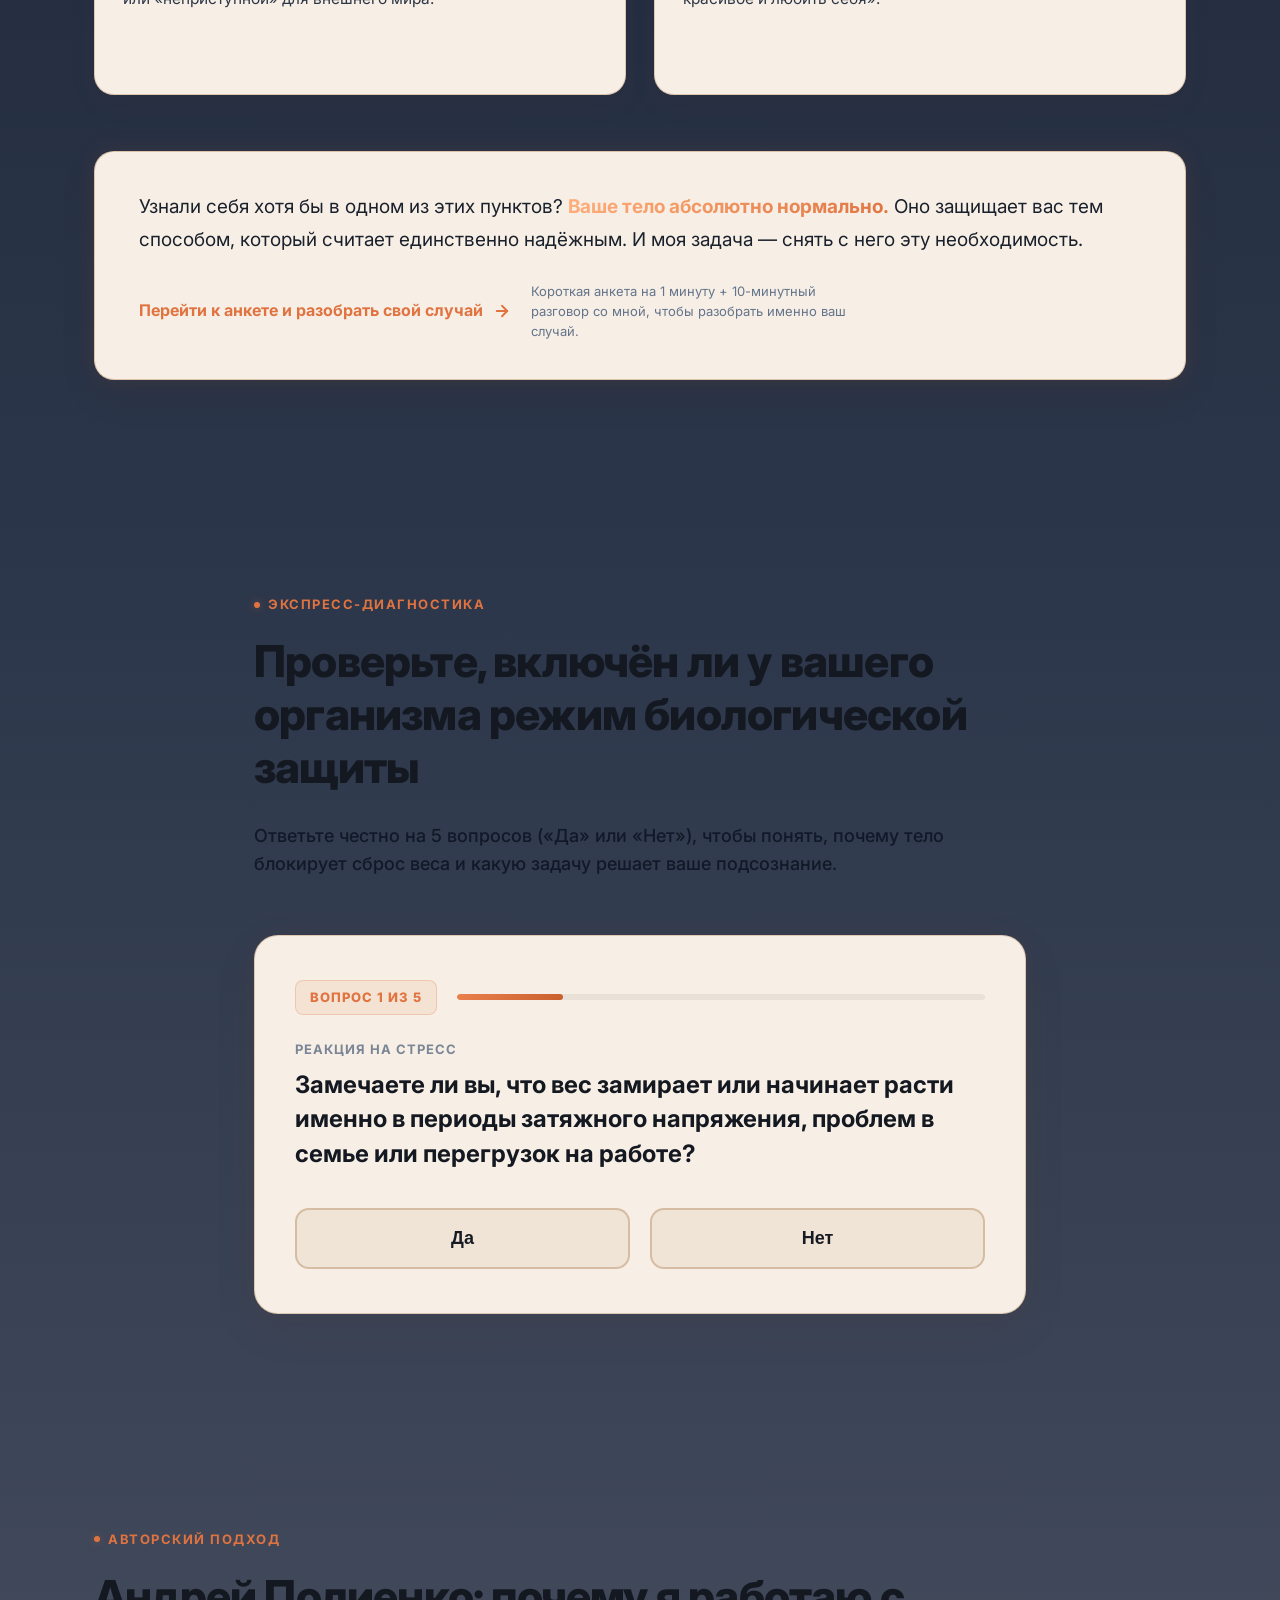
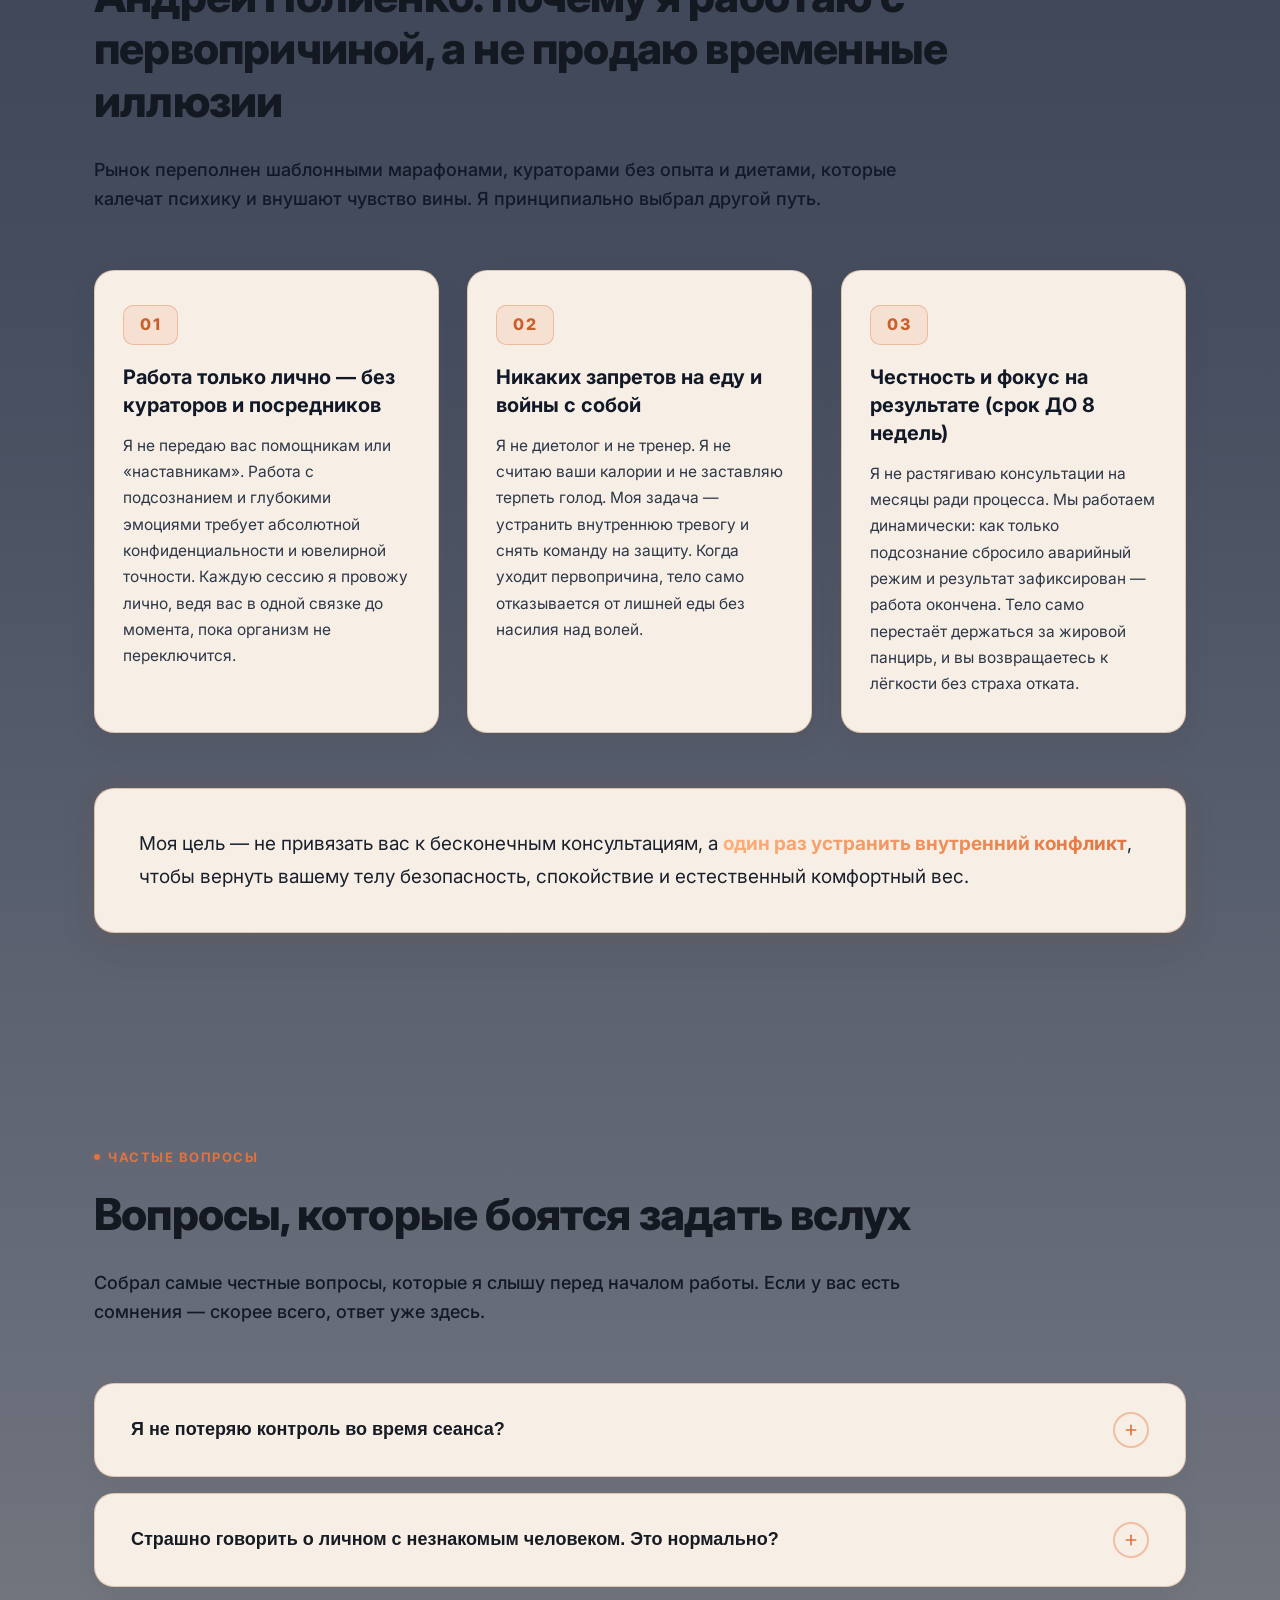
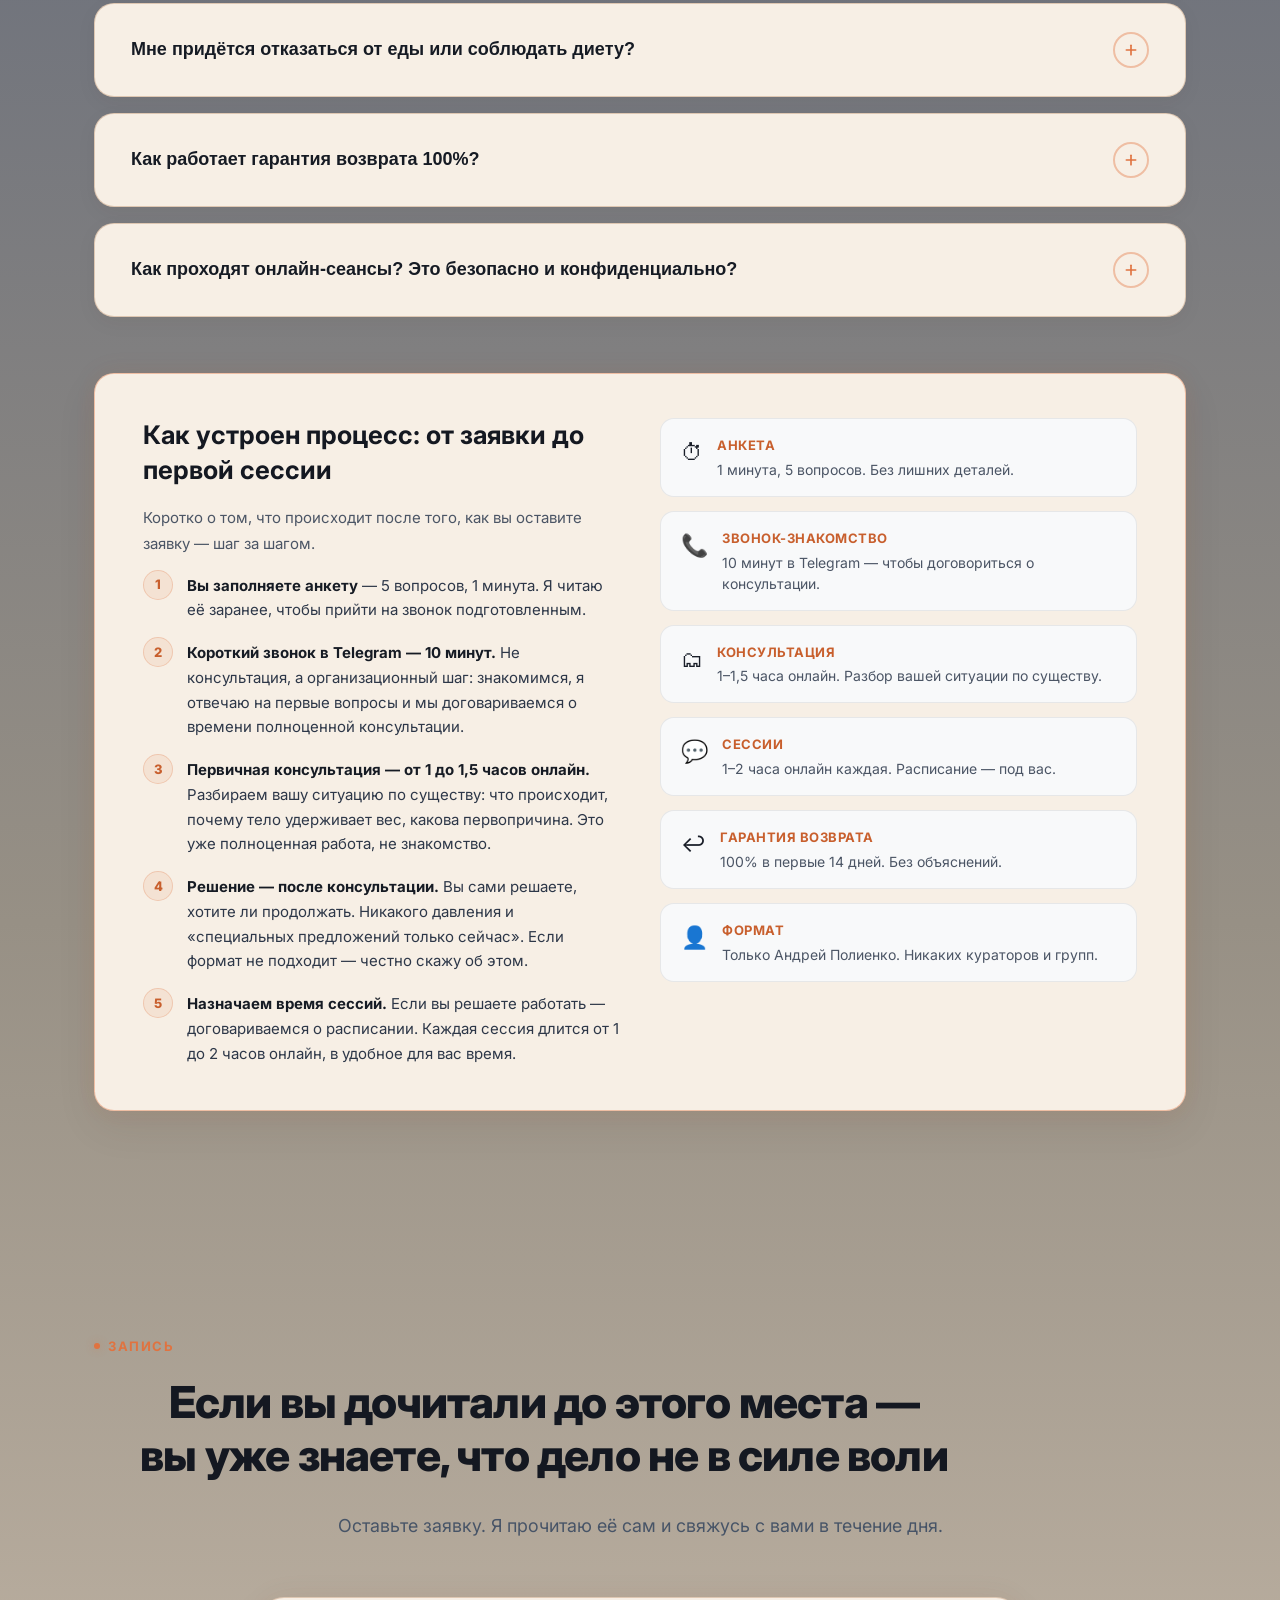
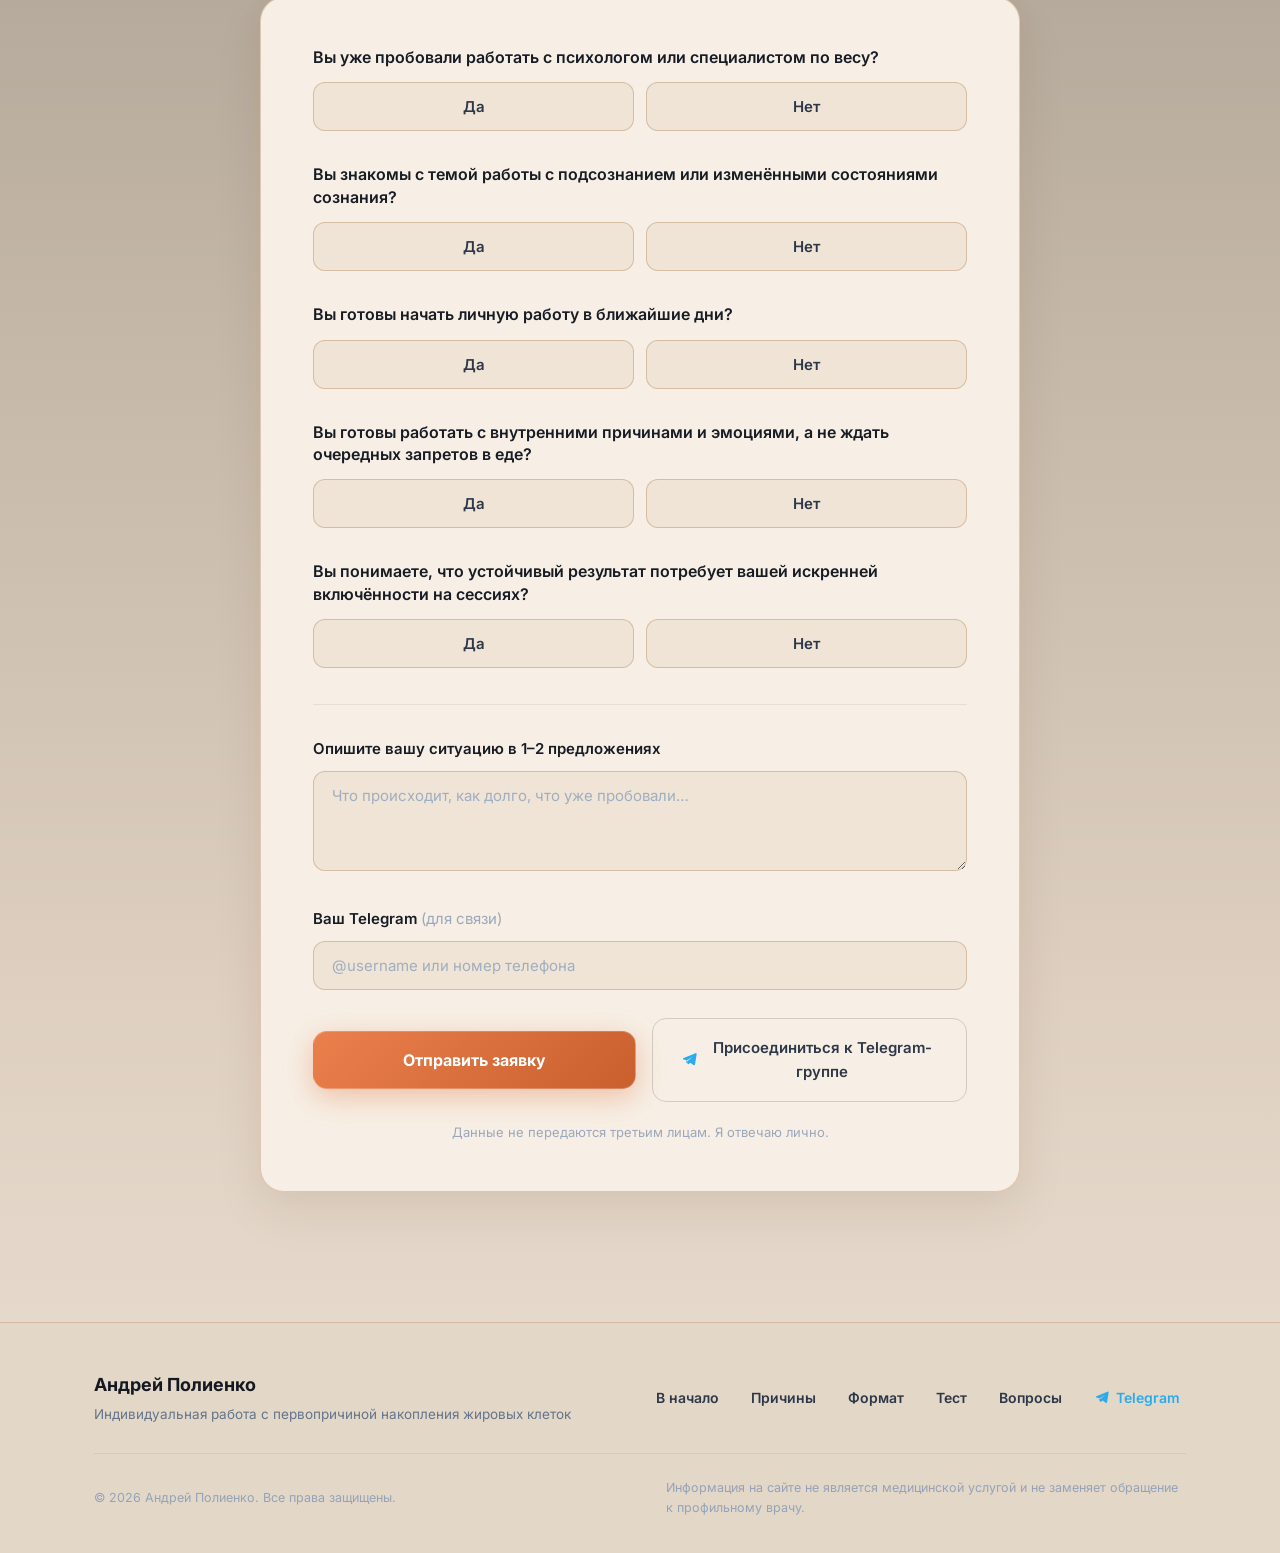
==== commit c5185b03: "feat: polish beige palette, quiz text, and section contrast" ====
--- a/index.html
+++ b/index.html
@@ -59,14 +59,15 @@
             background: linear-gradient(180deg, 
                 #0B0E12 0%, 
                 #0E131C 12%, 
-                #131A26 25%, 
-                #1D2636 38%, 
-                #2C374A 52%, 
-                #4D5C75 66%, 
-                #8595AE 78%, 
-                #C5CEDC 88%, 
-                #EFF2F7 95%, 
-                #FAFBFD 100%
+                #141A26 24%, 
+                #1D2536 36%, 
+                #2C364A 48%, 
+                #454D5E 60%, 
+                #6A6F7B 70%, 
+                #979085 80%, 
+                #C4B7A7 89%, 
+                #DECFC0 95%, 
+                #EBE0D3 100%
             );
             color: var(--text-primary);
             font-family: var(--font-main);
@@ -808,16 +809,20 @@
             color: #141821;
         }
 
-        .quiz-section .section-lead {
-            color: #475467;
+        .quiz-section .section-lead,
+        .quiz-section .section-lead p {
+            color: #111827 !important;
+            font-weight: 500;
+            font-size: 18px;
+            line-height: 1.6;
         }
 
         .quiz-card {
-            background: #FFFFFF;
-            border: 1px solid rgba(224, 115, 64, 0.28);
+            background: #F7EFE5;
+            border: 1.5px solid rgba(190, 150, 115, 0.45);
             border-radius: 24px;
             padding: 44px 40px;
-            box-shadow: 0 16px 45px rgba(0, 0, 0, 0.06), 0 0 30px rgba(224, 115, 64, 0.08);
+            box-shadow: 0 16px 45px rgba(60, 40, 20, 0.08), 0 0 30px rgba(224, 115, 64, 0.06);
             position: relative;
             overflow: hidden;
             transition: all 0.5s ease;
@@ -837,8 +842,8 @@
             text-transform: uppercase;
             letter-spacing: 1px;
             padding: 6px 14px;
-            background: rgba(224, 115, 64, 0.08);
-            border: 1px solid rgba(224, 115, 64, 0.2);
+            background: rgba(224, 115, 64, 0.1);
+            border: 1px solid rgba(224, 115, 64, 0.25);
             border-radius: 8px;
         }
 
@@ -893,61 +898,79 @@
             font-size: 18px;
             font-weight: 700;
             border-radius: 14px;
-            border: 2px solid rgba(224, 115, 64, 0.25);
-            background: #FFFFFF;
+            border: 2px solid rgba(190, 150, 115, 0.5);
+            background: #EFE4D6;
             color: #161B24;
             cursor: pointer;
-            transition: all 0.25s cubic-bezier(0.16, 1, 0.3, 1);
+            transition: all 0.2s cubic-bezier(0.16, 1, 0.3, 1);
             display: flex;
             align-items: center;
             justify-content: center;
             gap: 10px;
-        }
-
-        .quiz-btn:hover {
-            border-color: #2D3748;
-            background: #F8FAFC;
-            color: #000000;
-            transform: translateY(-2px);
-            box-shadow: 0 8px 22px rgba(0, 0, 0, 0.08);
+            user-select: none;
+            -webkit-tap-highlight-color: transparent;
+        }
+
+        @media (hover: hover) {
+            .quiz-btn:hover {
+                border-color: var(--accent);
+                background: #FFFDF9;
+                color: #000000;
+                transform: translateY(-2px);
+                box-shadow: 0 8px 22px rgba(224, 115, 64, 0.15);
+            }
+        }
+
+        .quiz-btn:active,
+        .quiz-btn.btn-active {
+            background: var(--accent);
+            border-color: var(--accent);
+            color: #FFFFFF;
+            transform: scale(0.97);
+            box-shadow: 0 4px 15px rgba(224, 115, 64, 0.35);
         }
 
         .quiz-result {
             display: none;
-            animation: fadeIn 0.8s ease forwards;
         }
 
         .quiz-result-badge {
-            font-size: 12px;
+            font-size: 13px;
             font-weight: 800;
             color: #C85F2D;
-            background: rgba(224, 115, 64, 0.1);
+            background: rgba(224, 115, 64, 0.12);
             border: 1px solid rgba(224, 115, 64, 0.3);
-            padding: 6px 14px;
+            padding: 7px 16px;
             border-radius: 8px;
             text-transform: uppercase;
             letter-spacing: 1px;
             display: inline-block;
+            margin-bottom: 18px;
+        }
+
+        .quiz-result-title {
+            font-size: clamp(21px, 2.4vw, 26px);
+            font-weight: 800;
+            color: #111827;
+            line-height: 1.35;
+            margin-bottom: 20px;
+        }
+
+        .quiz-result-body {
+            font-size: 16.5px;
+            line-height: 1.75;
+            color: #1A202C;
+            margin-bottom: 32px;
+        }
+
+        .quiz-result-body p {
             margin-bottom: 16px;
-        }
-
-        .quiz-result-title {
-            font-size: clamp(22px, 2.5vw, 28px);
-            font-weight: 800;
-            color: #141821;
-            line-height: 1.3;
-            margin-bottom: 20px;
-        }
-
-        .quiz-result-body {
-            font-size: 16px;
-            line-height: 1.7;
-            color: #475467;
-            margin-bottom: 32px;
-        }
-
-        .quiz-result-body p {
-            margin-bottom: 14px;
+            color: #1A202C;
+        }
+
+        .quiz-result-body strong {
+            color: #0E1218;
+            font-weight: 700;
         }
 
         .quiz-result-actions {
@@ -990,8 +1013,12 @@
             color: #141821;
         }
 
-        .author-manifesto-section .section-lead {
-            color: #475467;
+        .author-manifesto-section .section-lead,
+        .author-manifesto-section .section-lead p {
+            color: #111827 !important;
+            font-weight: 500;
+            font-size: 18px;
+            line-height: 1.6;
         }
 
         .manifesto-cards-grid {
@@ -1004,47 +1031,45 @@
         }
 
         .manifesto-card {
-            background: #FFFFFF;
-            border: 1px solid rgba(0, 0, 0, 0.08);
+            background: #F7EFE5;
+            border: 1.5px solid rgba(190, 150, 115, 0.45);
             border-radius: 20px;
             padding: 34px 28px;
-            box-shadow: 0 10px 30px rgba(0, 0, 0, 0.05);
-            transition: transform 0.6s cubic-bezier(0.16, 1, 0.3, 1), 
-                        box-shadow 0.6s cubic-bezier(0.16, 1, 0.3, 1), 
-                        border-color 0.4s ease, 
-                        background 0.4s ease,
-                        opacity 0.4s ease;
-            will-change: transform, box-shadow;
+            box-shadow: 0 10px 30px rgba(60, 40, 20, 0.06);
+            transition: transform 0.4s cubic-bezier(0.16, 1, 0.3, 1), 
+                        box-shadow 0.4s cubic-bezier(0.16, 1, 0.3, 1), 
+                        border-color 0.3s ease, 
+                        background 0.3s ease;
             display: flex;
             flex-direction: column;
             position: relative;
             cursor: pointer;
-            -webkit-font-smoothing: antialiased;
         }
 
         .manifesto-card:hover {
-            transform: translateY(-8px) scale(1.06);
+            transform: translateY(-8px) scale(1.10) !important;
             border-color: #E07340;
-            box-shadow: 0 24px 55px rgba(0, 0, 0, 0.12), 0 0 32px rgba(224, 115, 64, 0.22);
-            z-index: 20;
+            background: #FAF4EB;
+            box-shadow: 0 24px 55px rgba(60, 40, 20, 0.16), 0 0 32px rgba(224, 115, 64, 0.25);
+            z-index: 25;
         }
 
         .manifesto-cards-grid:hover .manifesto-card:not(:hover) {
-            opacity: 0.72;
+            opacity: 0.85;
             transform: scale(0.98);
         }
 
         .manifesto-card .anatomy-step-num {
-            background: rgba(224, 115, 64, 0.08);
-            border: 1px solid rgba(224, 115, 64, 0.2);
+            background: rgba(224, 115, 64, 0.12);
+            border: 1.5px solid rgba(224, 115, 64, 0.35);
             color: #C85F2D;
             align-self: flex-start;
             margin-bottom: 18px;
-            font-size: 13px;
+            font-size: 16px;
             font-weight: 800;
-            padding: 5px 14px;
-            border-radius: 8px;
-            transition: all 0.35s ease;
+            padding: 6px 16px;
+            border-radius: 10px;
+            transition: all 0.3s ease;
         }
 
         .manifesto-card:hover .anatomy-step-num {
@@ -1055,21 +1080,21 @@
         }
 
         .manifesto-card-title {
-            color: #161B24;
-            font-size: 19px;
+            color: #111827;
+            font-size: 20px;
             font-weight: 700;
             margin-bottom: 14px;
-            line-height: 1.35;
+            line-height: 1.4;
         }
 
         .manifesto-card:hover .manifesto-card-title {
-            color: #0E1219;
+            color: #000000;
         }
 
         .manifesto-card-text {
-            color: #4B5565;
-            font-size: 15px;
-            line-height: 1.65;
+            color: #2D3748;
+            font-size: 15.5px;
+            line-height: 1.7;
         }
 
         .situations-grid {
@@ -1082,40 +1107,42 @@
         }
 
         .situation-card {
-            background: #FFFFFF;
-            border: 1px solid rgba(0, 0, 0, 0.08);
+            background: #F7EFE5;
+            border: 1.5px solid rgba(190, 150, 115, 0.45);
             border-radius: 20px;
             padding: 34px 28px;
-            box-shadow: 0 10px 30px rgba(0, 0, 0, 0.05);
-            transition: transform 0.6s cubic-bezier(0.16, 1, 0.3, 1), 
-                        box-shadow 0.6s cubic-bezier(0.16, 1, 0.3, 1), 
-                        border-color 0.4s ease, 
-                        background 0.4s ease,
-                        opacity 0.4s ease;
-            will-change: transform, box-shadow;
+            box-shadow: 0 10px 30px rgba(60, 40, 20, 0.06);
+            transition: transform 0.4s cubic-bezier(0.16, 1, 0.3, 1), 
+                        box-shadow 0.4s cubic-bezier(0.16, 1, 0.3, 1), 
+                        border-color 0.3s ease, 
+                        background 0.3s ease;
             display: flex;
             flex-direction: column;
             position: relative;
             cursor: pointer;
-            -webkit-font-smoothing: antialiased;
         }
 
         .situation-card:hover {
-            transform: translateY(-8px) scale(1.06);
+            transform: translateY(-8px) scale(1.10) !important;
             border-color: #E07340;
-            box-shadow: 0 24px 55px rgba(0, 0, 0, 0.12), 0 0 32px rgba(224, 115, 64, 0.22);
-            z-index: 20;
+            background: #FAF4EB;
+            box-shadow: 0 24px 55px rgba(60, 40, 20, 0.16), 0 0 32px rgba(224, 115, 64, 0.25);
+            z-index: 25;
         }
 
         .situations-grid:hover .situation-card:not(:hover) {
-            opacity: 0.72;
-            transform: scale(0.98);
+            opacity: 0.85;
+            transform: scale(0.99);
         }
 
         .situation-card .anatomy-step-num {
-            background: rgba(224, 115, 64, 0.08);
-            border: 1px solid rgba(224, 115, 64, 0.2);
+            background: rgba(224, 115, 64, 0.12);
+            border: 1.5px solid rgba(224, 115, 64, 0.35);
             color: #C85F2D;
+            font-size: 16px;
+            font-weight: 800;
+            padding: 6px 16px;
+            border-radius: 10px;
         }
 
         .situation-card:hover .anatomy-step-num {
@@ -1126,23 +1153,24 @@
         }
 
         .situation-card .anatomy-card-title {
-            color: #161B24;
+            color: #111827;
             font-size: 19px;
+            font-weight: 700;
             margin-bottom: 12px;
         }
 
         .situation-card:hover .anatomy-card-title {
-            color: #0E1219;
+            color: #000000;
         }
 
         .situation-card .anatomy-card-text {
-            color: #4B5565;
-            font-size: 15px;
-            line-height: 1.65;
+            color: #2D3748;
+            font-size: 15.5px;
+            line-height: 1.7;
         }
 
         .situation-card .anatomy-insight {
-            background: rgba(224, 115, 64, 0.06);
+            background: rgba(224, 115, 64, 0.08);
             border-left: 3px solid #E07340;
             border-radius: 8px;
             padding: 14px 16px;
@@ -1151,8 +1179,8 @@
 
         .situation-card .insight-tag {
             color: #C85F2D;
-            font-size: 11px;
-            font-weight: 700;
+            font-size: 11.5px;
+            font-weight: 800;
             text-transform: uppercase;
             letter-spacing: 1px;
             display: block;
@@ -1160,20 +1188,20 @@
         }
 
         .situation-card .insight-desc {
-            color: #2D3748;
-            font-size: 13.5px;
-            line-height: 1.5;
+            color: #1A202C;
+            font-size: 14px;
+            line-height: 1.55;
             font-weight: 500;
         }
 
         /* Светлый выводной блок (Takeaway) */
         .takeaway-card-light {
-            background: #FFFFFF;
-            border: 1px solid rgba(224, 115, 64, 0.35);
+            background: #F7EFE5;
+            border: 1.5px solid rgba(190, 150, 115, 0.5);
             border-radius: 20px;
             padding: 38px 44px;
-            box-shadow: 0 16px 40px rgba(0, 0, 0, 0.06), 0 0 25px rgba(224, 115, 64, 0.12);
-            transition: all 0.5s cubic-bezier(0.16, 1, 0.3, 1);
+            box-shadow: 0 16px 40px rgba(60, 40, 20, 0.07), 0 0 25px rgba(224, 115, 64, 0.1);
+            transition: all 0.4s cubic-bezier(0.16, 1, 0.3, 1);
             position: relative;
             overflow: hidden;
         }
@@ -1214,8 +1242,12 @@
             color: #141821;
         }
 
-        .faq-section .section-lead {
-            color: #475467;
+        .faq-section .section-lead,
+        .faq-section .section-lead p {
+            color: #111827 !important;
+            font-weight: 500;
+            font-size: 18px;
+            line-height: 1.6;
         }
 
         .faq-list {
@@ -1226,17 +1258,18 @@
         }
 
         .faq-item {
-            background: #FFFFFF;
-            border: 1px solid rgba(0, 0, 0, 0.08);
+            background: #F7EFE5;
+            border: 1.5px solid rgba(190, 150, 115, 0.45);
             border-radius: 20px;
             overflow: hidden;
-            box-shadow: 0 6px 20px rgba(0,0,0,0.04);
-            transition: box-shadow 0.6s ease, border-color 0.5s ease;
+            box-shadow: 0 6px 20px rgba(60, 40, 20, 0.05);
+            transition: box-shadow 0.4s ease, border-color 0.3s ease, background 0.3s ease;
         }
 
         .faq-item:hover {
-            box-shadow: 0 12px 32px rgba(0,0,0,0.08), 0 0 20px rgba(224,115,64,0.1);
-            border-color: rgba(224,115,64,0.3);
+            box-shadow: 0 12px 32px rgba(60, 40, 20, 0.1), 0 0 20px rgba(224,115,64,0.12);
+            border-color: rgba(224,115,64,0.5);
+            background: #FAF4EB;
         }
 
         .faq-question {
@@ -1351,11 +1384,11 @@
         }
 
         .faq-consult-card {
-            background: #FFFFFF;
-            border: 1px solid rgba(224,115,64,0.35);
+            background: #F7EFE5;
+            border: 1.5px solid rgba(224,115,64,0.4);
             border-radius: 20px;
             padding: 44px 48px;
-            box-shadow: 0 16px 40px rgba(0,0,0,0.06), 0 0 25px rgba(224,115,64,0.12);
+            box-shadow: 0 16px 40px rgba(60, 40, 20, 0.08), 0 0 25px rgba(224,115,64,0.1);
             display: grid;
             grid-template-columns: 1fr 1fr;
             gap: 40px;
@@ -1588,11 +1621,11 @@
         }
 
         .cta-form-wrap {
-            background: #FFFFFF;
-            border: 1px solid rgba(0,0,0,0.08);
+            background: #F7EFE5;
+            border: 1.5px solid rgba(190, 150, 115, 0.45);
             border-radius: 24px;
             padding: 48px 52px;
-            box-shadow: 0 20px 50px rgba(0,0,0,0.07), 0 0 30px rgba(224,115,64,0.07);
+            box-shadow: 0 20px 50px rgba(60, 40, 20, 0.08), 0 0 30px rgba(224,115,64,0.06);
             max-width: 760px;
             margin: 0 auto;
         }
@@ -1617,28 +1650,39 @@
 
         .cta-yn-btn {
             flex: 1;
-            padding: 13px 20px;
+            padding: 14px 20px;
             border-radius: 12px;
-            border: 1.5px solid rgba(0,0,0,0.12);
-            background: #F8FAFC;
+            border: 1.5px solid rgba(190, 150, 115, 0.5);
+            background: #EFE4D6;
             color: #2D3748;
             font-size: 15px;
             font-weight: 600;
             cursor: pointer;
-            transition: border-color 0.3s ease, background 0.3s ease, color 0.3s ease, box-shadow 0.3s ease;
+            transition: all 0.2s cubic-bezier(0.16, 1, 0.3, 1);
             font-family: inherit;
-        }
-
-        .cta-yn-btn:hover {
-            border-color: #CBD5E0;
-            background: #EDF2F7;
+            user-select: none;
+            -webkit-tap-highlight-color: transparent;
+        }
+
+        @media (hover: hover) {
+            .cta-yn-btn:hover:not(.selected) {
+                border-color: var(--accent);
+                background: #FFFDF9;
+                color: #141821;
+                transform: translateY(-1px);
+            }
+        }
+
+        .cta-yn-btn:active {
+            transform: scale(0.98);
         }
 
         .cta-yn-btn.selected {
             border-color: var(--accent);
-            background: rgba(224,115,64,0.08);
-            color: #C85F2D;
-            box-shadow: 0 0 0 3px rgba(224,115,64,0.12);
+            background: var(--accent);
+            color: #FFFFFF;
+            box-shadow: 0 6px 18px rgba(224, 115, 64, 0.35);
+            font-weight: 700;
         }
 
         .cta-field-group {
@@ -1656,15 +1700,15 @@
         .cta-textarea,
         .cta-input {
             width: 100%;
-            border: 1.5px solid rgba(0,0,0,0.12);
+            border: 1.5px solid rgba(190, 150, 115, 0.5);
             border-radius: 12px;
             padding: 14px 18px;
             font-size: 15px;
             font-family: inherit;
-            color: #2D3748;
-            background: #F8FAFC;
+            color: #161B24;
+            background: #EFE4D6;
             outline: none;
-            transition: border-color 0.3s ease, box-shadow 0.3s ease;
+            transition: border-color 0.3s ease, box-shadow 0.3s ease, background 0.3s ease;
             box-sizing: border-box;
             resize: vertical;
         }
@@ -1674,7 +1718,7 @@
         .cta-textarea:focus,
         .cta-input:focus {
             border-color: var(--accent);
-            box-shadow: 0 0 0 3px rgba(224,115,64,0.12);
+            box-shadow: 0 0 0 3px rgba(224,115,64,0.18);
             background: #FFFFFF;
         }
 
@@ -1822,19 +1866,23 @@
             transform: translateX(-50%) translateY(120px);
             width: calc(100% - 48px);
             max-width: 740px;
-            background: #FFFFFF;
-            border: 1px solid rgba(0,0,0,0.1);
+            background: #F7EFE5;
+            border: 1.5px solid rgba(190, 150, 115, 0.5);
             border-radius: 20px;
             padding: 28px 32px;
-            box-shadow: 0 20px 50px rgba(0,0,0,0.14);
+            box-shadow: 0 20px 50px rgba(60, 40, 20, 0.15), 0 0 30px rgba(224,115,64,0.08);
             z-index: 9999;
             transition: transform 0.6s cubic-bezier(0.16, 1, 0.3, 1), opacity 0.5s ease;
             opacity: 0;
+            pointer-events: none;
+            visibility: hidden;
         }
 
         .cookie-banner.visible {
             transform: translateX(-50%) translateY(0);
             opacity: 1;
+            pointer-events: auto;
+            visibility: visible;
         }
 
         .cookie-banner-title {
@@ -1918,8 +1966,8 @@
            Подвал сайта (Footer)
            ========================================================================== */
         .site-footer {
-            background: #FFFFFF;
-            border-top: 1px solid rgba(0, 0, 0, 0.08);
+            background: #E3D7C8;
+            border-top: 1.5px solid rgba(190, 150, 115, 0.45);
             padding: 48px 0 36px;
             color: #475467;
             position: relative;
@@ -1961,14 +2009,18 @@
 
         .footer-link {
             font-size: 14px;
-            font-weight: 500;
-            color: #475467;
+            font-weight: 600;
+            color: #2D3748;
             text-decoration: none;
-            transition: color 0.2s ease;
+            transition: all 0.2s ease;
+            cursor: pointer;
+            padding: 4px 6px;
+            border-radius: 6px;
         }
 
         .footer-link:hover {
             color: var(--accent);
+            background: rgba(224, 115, 64, 0.08);
         }
 
         .footer-tg-link {
@@ -2107,7 +2159,7 @@
                     </div>
 
                     <div class="action-item">
-                        <a href="https://t.me/polienko" target="_blank" rel="noopener" class="btn btn-secondary" id="btn-community">
+                        <a href="https://t.me/abgreit_tela" target="_blank" rel="noopener" class="btn btn-secondary" id="btn-community">
                             <span>Телеграм-группа</span>
                         </a>
                         <p class="action-caption">
@@ -2398,17 +2450,15 @@
 
                     <!-- Блок результата теста -->
                     <div id="quizResultBox" class="quiz-result">
-                        <span class="quiz-result-badge">Результат диагностики</span>
+                        <span class="quiz-result-badge" id="quizResultBadge">Результат теста</span>
                         <h3 class="quiz-result-title" id="quizResultTitle">
-                            Вердикт: У вашего организма включён активный режим биологической защиты
+                            Организм удерживает жировые клетки как защиту от стресса
                         </h3>
                         <div class="quiz-result-body" id="quizResultBody">
-                            <p>Вы ответили «Да» на ключевые маркеры защитной реакции подсознания.</p>
-                            <p>Ваше подсознание расценивает жировые клетки не как лишний груз, а как жизненно необходимый панцирь от стресса и уязвимости. В таком состоянии любые диеты и спортзал воспринимаются телом как прямая угроза и неизбежно приводят к новым срывам.</p>
-                            <p><strong>Что делать:</strong> Сначала нужно снять сигнал тревоги в подсознании — и только тогда организм сам спокойно отпустит жировую ткань.</p>
+                            <!-- Заполняется динамически скриптом -->
                         </div>
                         <div class="quiz-result-actions">
-                            <a href="#application" class="btn btn-primary">
+                            <a href="#application" class="btn btn-primary" id="quizCtaBtn">
                                 <span>Заполнить анкету на разбор ситуации</span>
                             </a>
                             <button type="button" class="quiz-reset-btn" id="quizResetBtn">
@@ -2783,7 +2833,7 @@
                     <!-- Кнопки -->
                     <div class="cta-actions">
                         <button type="button" class="btn-cta-primary" id="ctaSubmitBtn">Отправить заявку</button>
-                        <a href="https://t.me/polienko" target="_blank" rel="noopener" class="btn-cta-soft">
+                        <a href="https://t.me/abgreit_tela" target="_blank" rel="noopener" class="btn-cta-soft">
                             <svg width="20" height="20" viewBox="0 0 24 24" fill="none"><path d="M21.198 2.433a2.242 2.242 0 00-1.022.215l-16.6 6.593C2.4 9.7 2.4 10.75 3.6 11.145l4.065 1.272 1.573 4.9c.21.65 1.02.9 1.573.455l2.263-1.9 4.405 3.228c.81.595 1.96.21 2.165-.762L21.945 4.1c.3-1.395-.69-2.015-1.747-1.667zM8.75 13.775l-.58 3.14-1.14-3.56 9.9-6.14-8.18 6.56z" fill="#2AABEE"/></svg>
                             Присоединиться к Telegram-группе
                         </a>
@@ -2798,7 +2848,7 @@
                     <div class="cta-success-title">Заявка отправлена</div>
                     <p class="cta-success-text">
                         Я прочитаю её сегодня и напишу вам в Telegram.<br>
-                        Если не получили ответ в течение дня — напишите мне сами: <a href="https://t.me/polienko" style="color:var(--accent);">@polienko</a>
+                        Если не получили ответ в течение дня — напишите мне сами: <a href="https://t.me/ANDPOLIENKO" target="_blank" rel="noopener" style="color:var(--accent);">@ANDPOLIENKO</a>
                     </p>
                 </div>
             </div>
@@ -2821,7 +2871,7 @@
                     <a href="#method" class="footer-link">Формат</a>
                     <a href="#quiz" class="footer-link">Тест</a>
                     <a href="#faq" class="footer-link">Вопросы</a>
-                    <a href="https://t.me/polienko" target="_blank" rel="noopener" class="footer-link footer-tg-link">
+                    <a href="https://t.me/abgreit_tela" target="_blank" rel="noopener" class="footer-link footer-tg-link">
                         <svg width="16" height="16" viewBox="0 0 24 24" fill="none"><path d="M21.198 2.433a2.242 2.242 0 00-1.022.215l-16.6 6.593C2.4 9.7 2.4 10.75 3.6 11.145l4.065 1.272 1.573 4.9c.21.65 1.02.9 1.573.455l2.263-1.9 4.405 3.228c.81.595 1.96.21 2.165-.762L21.945 4.1c.3-1.395-.69-2.015-1.747-1.667zM8.75 13.775l-.58 3.14-1.14-3.56 9.9-6.14-8.18 6.56z" fill="currentColor"/></svg>
                         Telegram
                     </a>
@@ -2914,6 +2964,7 @@
 
             let currentQuizIndex = 0;
             let yesAnswersCount = 0;
+            const quizAnswers = {};
 
             const qBox = document.getElementById('quizQuestionBox');
             const rBox = document.getElementById('quizResultBox');
@@ -2925,6 +2976,9 @@
             const btnNo = document.getElementById('quizBtnNo');
             const resetBtn = document.getElementById('quizResetBtn');
             const resultBody = document.getElementById('quizResultBody');
+            const resultTitle = document.getElementById('quizResultTitle');
+            const resultBadge = document.getElementById('quizResultBadge');
+            const quizCtaBtn = document.getElementById('quizCtaBtn');
 
             function showQuestion(index) {
                 if (!textEl) return;
@@ -2943,40 +2997,72 @@
                 }, 180);
             }
 
-            function handleAnswer(isYes) {
+            function handleAnswer(isYes, clickedBtn) {
+                if (clickedBtn) clickedBtn.classList.add('btn-active');
+                quizAnswers['step' + (currentQuizIndex + 1)] = isYes ? 'yes' : 'no';
                 if (isYes) yesAnswersCount++;
                 currentQuizIndex++;
 
-                if (currentQuizIndex < quizData.length) {
-                    showQuestion(currentQuizIndex);
-                } else {
-                    showResults();
-                }
+                setTimeout(() => {
+                    if (clickedBtn) clickedBtn.classList.remove('btn-active');
+                    if (currentQuizIndex < quizData.length) {
+                        showQuestion(currentQuizIndex);
+                    } else {
+                        showResults();
+                    }
+                }, 160);
             }
 
             function showResults() {
                 if (qBox) qBox.style.display = 'none';
                 if (rBox) rBox.style.display = 'block';
 
-                if (resultBody) {
-                    if (yesAnswersCount >= 3) {
+                if (yesAnswersCount >= 3) {
+                    if (resultBadge) {
+                        resultBadge.textContent = 'Защитная реакция организма';
+                        resultBadge.style.color = '#C85F2D';
+                        resultBadge.style.background = 'rgba(224, 115, 64, 0.12)';
+                        resultBadge.style.borderColor = 'rgba(224, 115, 64, 0.35)';
+                    }
+                    if (resultTitle) {
+                        resultTitle.textContent = 'Организм удерживает жировые клетки как защиту от стресса';
+                    }
+                    if (resultBody) {
                         resultBody.innerHTML = `
-                            <p>Вы ответили «Да» на <strong>${yesAnswersCount} из 5</strong> ключевых маркеров защитного режима.</p>
-                            <p>Ваше подсознание расценивает жировые клетки не как лишний вес, а как жизненно необходимый панцирь от стресса и уязвимости. В таком состоянии любые диеты и спорт воспринимаются телом как угроза и вызывают только новые срывы.</p>
-                            <p><strong>Решение:</strong> Снять внутренний аварийный сигнал в подсознании — и тогда организм сам перестанет удерживать жировую ткань.</p>
-                        `;
-                    } else {
-                        resultBody.innerHTML = `
-                            <p>Вы ответили «Да» на <strong>${yesAnswersCount} из 5</strong> маркеров.</p>
-                            <p>У вас умеренная защитная реакция. Однако если вес стоит на месте и не поддаётся привычным методам — в подсознании есть локальный триггер удержания, который мешает телу сбросить лишнее.</p>
-                            <p><strong>Решение:</strong> Найти точную причину застоя на коротком индивидуальном разборе.</p>
+                            <p>Вы ответили «Да» на <strong>${yesAnswersCount} из 5</strong> признаков защитной реакции тела.</p>
+                            <p>Ваше подсознание воспринимает жировую ткань как биологическую броню от эмоционального напряжения и перегрузок. В таком состоянии любые диеты и насилие над собой организм расценивает как дополнительную угрозу и отвечает новыми срывами.</p>
+                            <p><strong>Рекомендация:</strong> Вам имеет смысл заполнить анкету на индивидуальный разбор ситуации. Когда уходит первопричина тревоги в подсознании — организм сам спокойно отпускает вес.</p>
                         `;
                     }
+                    if (quizCtaBtn) {
+                        quizCtaBtn.innerHTML = '<span>Заполнить анкету на разбор ситуации</span>';
+                    }
+                } else {
+                    const noCount = quizData.length - yesAnswersCount;
+                    if (resultBadge) {
+                        resultBadge.textContent = 'Спокойное состояние организма';
+                        resultBadge.style.color = '#2E7D32';
+                        resultBadge.style.background = 'rgba(46, 125, 50, 0.1)';
+                        resultBadge.style.borderColor = 'rgba(46, 125, 50, 0.3)';
+                    }
+                    if (resultTitle) {
+                        resultTitle.textContent = 'У вашего организма нет острой потребности в защите';
+                    }
+                    if (resultBody) {
+                        resultBody.innerHTML = `
+                            <p>Вы ответили «Нет» на <strong>${noCount} из 5</strong> вопросов теста.</p>
+                            <p>Масштабного стрессового панциря у вашего тела нет. Однако если вес стоит на месте и не поддаётся привычным методам — в подсознании есть локальный точечный триггер, который мешает телу сбросить лишнее.</p>
+                            <p><strong>Рекомендация:</strong> Глубинная перестройка вам не обязательна. Достаточно короткой консультации, чтобы прояснить этот локальный момент и наметить простые шаги.</p>
+                        `;
+                    }
+                    if (quizCtaBtn) {
+                        quizCtaBtn.innerHTML = '<span>Записаться на консультацию</span>';
+                    }
                 }
             }
 
-            if (btnYes) btnYes.addEventListener('click', () => handleAnswer(true));
-            if (btnNo) btnNo.addEventListener('click', () => handleAnswer(false));
+            if (btnYes) btnYes.addEventListener('click', () => handleAnswer(true, btnYes));
+            if (btnNo) btnNo.addEventListener('click', () => handleAnswer(false, btnNo));
             if (resetBtn) resetBtn.addEventListener('click', () => {
                 currentQuizIndex = 0;
                 yesAnswersCount = 0;
@@ -3004,14 +3090,35 @@
             // 5. Кнопки Да/Нет в финальной анкете
             document.querySelectorAll('.cta-yn-buttons').forEach(group => {
                 group.querySelectorAll('.cta-yn-btn').forEach(btn => {
-                    btn.addEventListener('click', () => {
+                    btn.addEventListener('click', (e) => {
+                        e.preventDefault();
                         group.querySelectorAll('.cta-yn-btn').forEach(b => b.classList.remove('selected'));
                         btn.classList.add('selected');
                     });
                 });
             });
 
-            // 6. Отправка формы заявки
+            // 6. Плавная прокрутка для всех якорных ссылок (шапка, подвал, кнопки)
+            document.querySelectorAll('a[href^="#"]').forEach(anchor => {
+                anchor.addEventListener('click', function(e) {
+                    const href = this.getAttribute('href');
+                    if (href && href !== '#' && href.length > 1) {
+                        const target = document.querySelector(href);
+                        if (target) {
+                            e.preventDefault();
+                            const headerOffset = 76;
+                            const elementPosition = target.getBoundingClientRect().top;
+                            const offsetPosition = elementPosition + window.pageYOffset - headerOffset;
+                            window.scrollTo({
+                                top: offsetPosition,
+                                behavior: 'smooth'
+                            });
+                        }
+                    }
+                });
+            });
+
+            // 6. Отправка формы заявки через Cloudflare Worker
             const submitBtn = document.getElementById('ctaSubmitBtn');
             if (submitBtn) {
                 submitBtn.addEventListener('click', () => {
@@ -3039,26 +3146,59 @@
                         q5: 'Личная включённость на сессиях'
                     };
                     const valMap = { yes: 'Да', no: 'Нет', 'не ответила': '—' };
-                    let msg = '📋 Новая заявка с сайта\n\n';
+                    let msg = '⚡️ НОВАЯ ЗАЯВКА С САЙТА exit-crisis.com\n\n';
+
+                    const quizKeys = Object.keys(quizAnswers);
+                    if (quizKeys.length > 0) {
+                        msg += '📊 Экспресс-тест (результаты):\n';
+                        quizKeys.forEach((key, idx) => {
+                            msg += `• Вопрос ${idx + 1}: ${quizAnswers[key] === 'yes' ? 'Да' : 'Нет'}\n`;
+                        });
+                        msg += '\n';
+                    }
+
+                    msg += '📋 Ответы на вопросы перед записью:\n';
                     for (const [k, v] of Object.entries(answers)) {
-                        msg += `• ${labels[k]}: ${valMap[v] || v}\n`;
+                        msg += `• ${labels[k] || k}: ${valMap[v] || v}\n`;
                     }
-                    msg += `\n📝 Ситуация: ${situation || '—'}`;
-                    msg += `\n📱 Telegram: ${telegram}`;
-
-                    fetch('/send', {
+                    msg += `\n📝 Описание ситуации:\n${situation || '—'}`;
+                    msg += `\n\n📱 Контакт (Telegram): ${telegram}`;
+
+                    submitBtn.disabled = true;
+                    const originalBtnText = submitBtn.innerText;
+                    submitBtn.innerText = 'Отправка...';
+
+                    const payload = {
+                        text: msg,
+                        contact: telegram,
+                        request: situation || '—',
+                        exp_psy: answers.q1 || 'no',
+                        exp_hypno: answers.q2 || 'no',
+                        self_dev: 'yes',
+                        psy_health: 'no',
+                        readiness: answers.q3 || 'yes',
+                        q4_emotion: answers.q4 || 'yes',
+                        q5_involvement: answers.q5 || 'yes',
+                        quiz_data: quizAnswers
+                    };
+
+                    fetch('https://yellow-truth-8e00.polienkoandrej.workers.dev/', {
                         method: 'POST',
                         headers: { 'Content-Type': 'application/json' },
-                        body: JSON.stringify({ message: msg })
+                        body: JSON.stringify(payload)
                     })
-                    .then(r => r.ok ? r.json() : Promise.reject(r))
-                    .then(() => {
+                    .then(r => {
+                        if (!r.ok) throw new Error('Network response: ' + r.status);
                         document.getElementById('ctaFormInner').style.display = 'none';
                         document.getElementById('ctaSuccess').style.display = 'block';
                     })
-                    .catch(() => {
-                        document.getElementById('ctaFormInner').style.display = 'none';
-                        document.getElementById('ctaSuccess').style.display = 'block';
+                    .catch((err) => {
+                        console.error('Submit response:', err);
+                        alert('Не удалось отправить заявку. Пожалуйста, напишите напрямую в Telegram: @ANDPOLIENKO');
+                    })
+                    .finally(() => {
+                        submitBtn.disabled = false;
+                        submitBtn.innerText = originalBtnText;
                     });
                 });
             }
@@ -3071,7 +3211,11 @@
             const declineBtn = document.getElementById('cookieDecline');
             const checkbox = document.getElementById('cookieCheckbox');
 
-            if (!banner || localStorage.getItem('cookieConsent')) return;
+            if (!banner) return;
+            if (localStorage.getItem('cookieConsent')) {
+                banner.style.display = 'none';
+                return;
+            }
 
             setTimeout(() => { banner.classList.add('visible'); }, 1200);
 
@@ -3095,8 +3239,11 @@
             }
 
             function hideBanner() {
+                banner.classList.remove('visible');
                 banner.style.transform = 'translateX(-50%) translateY(140px)';
                 banner.style.opacity = '0';
+                banner.style.pointerEvents = 'none';
+                banner.style.visibility = 'hidden';
                 setTimeout(() => { banner.style.display = 'none'; }, 600);
             }
         })();
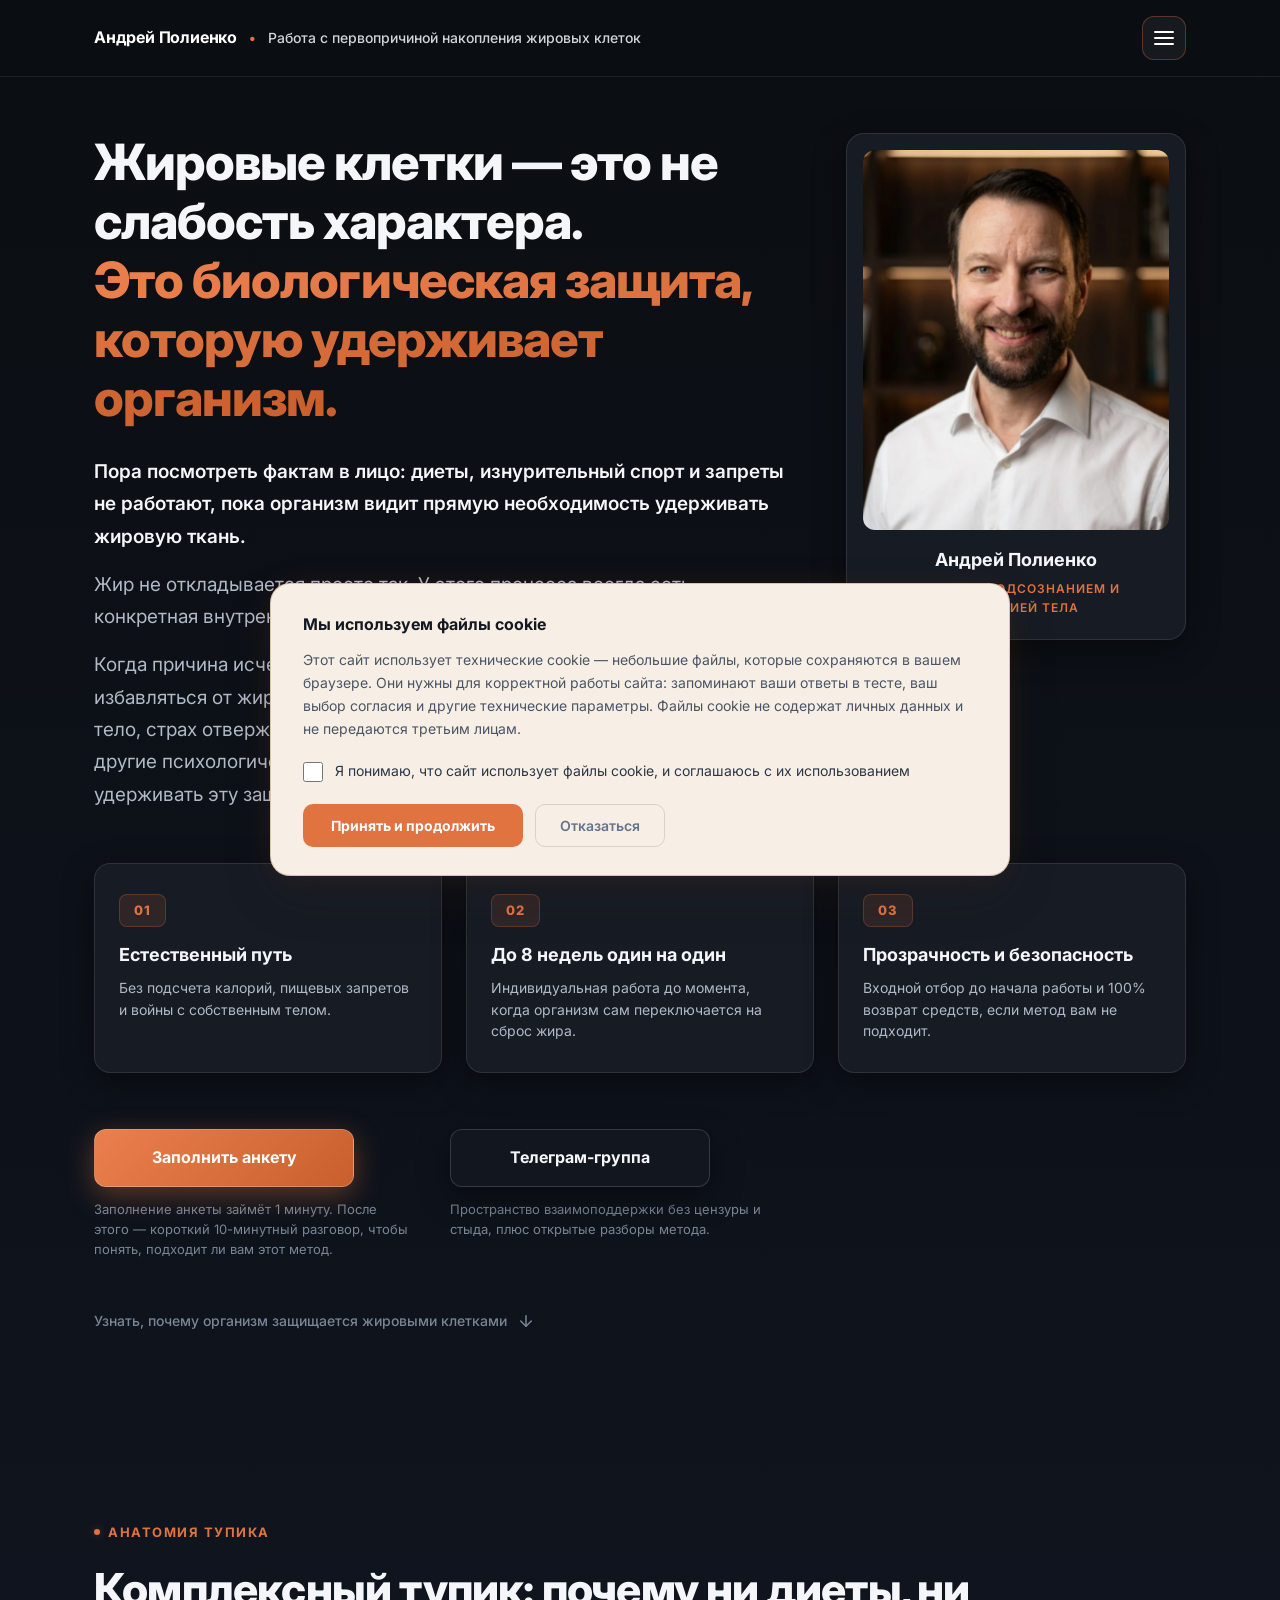
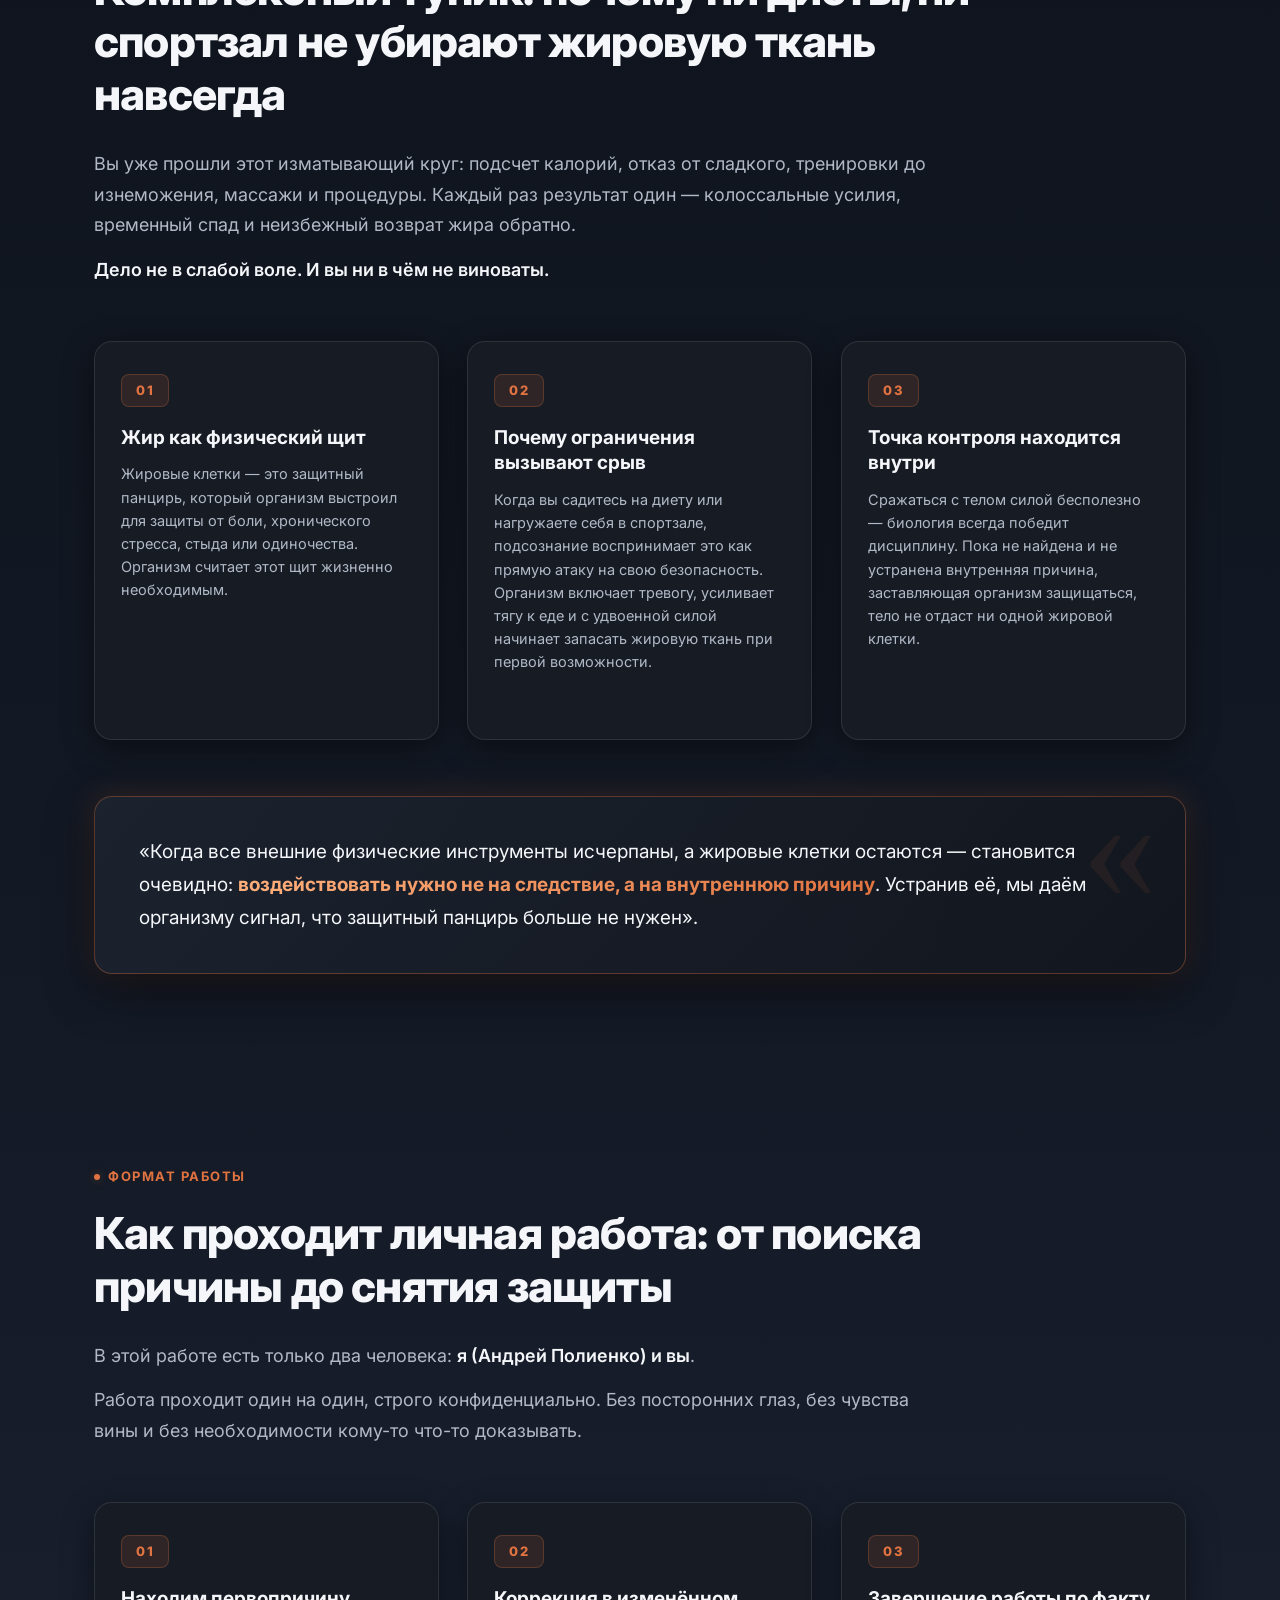
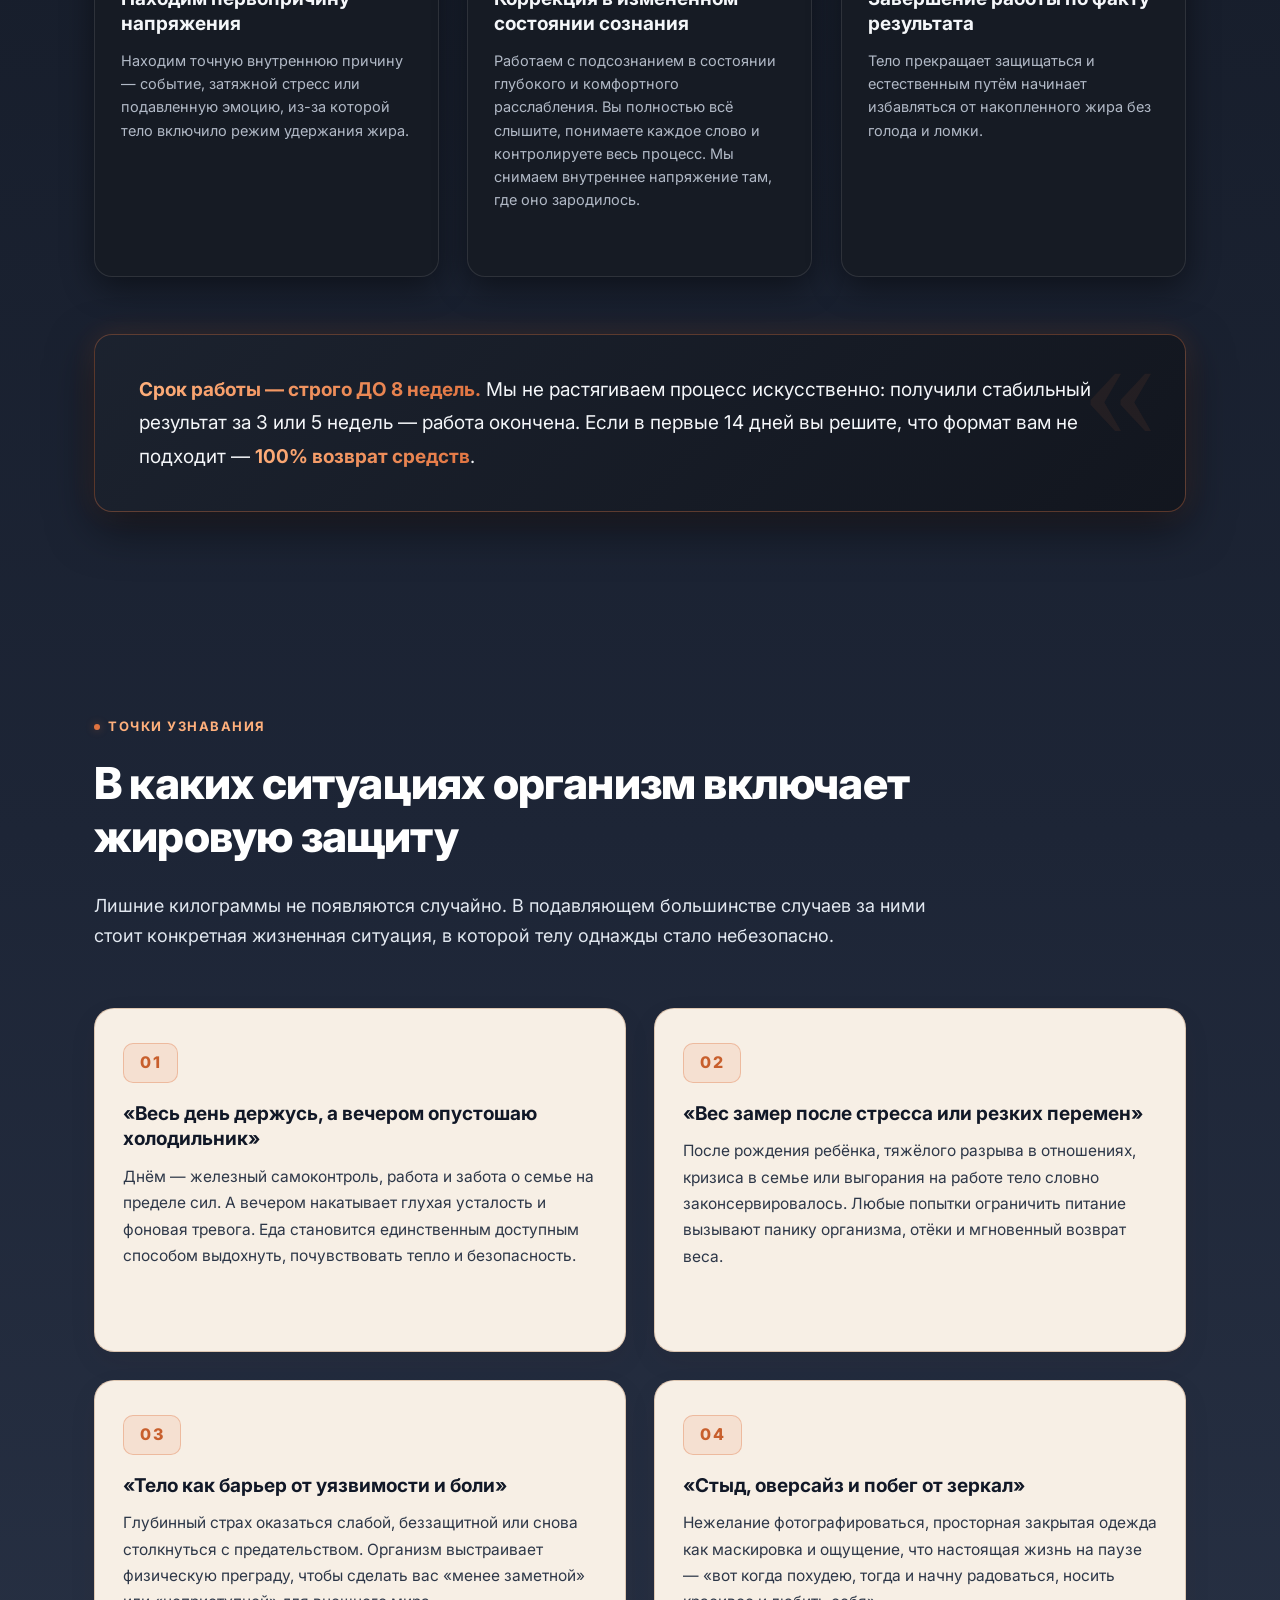
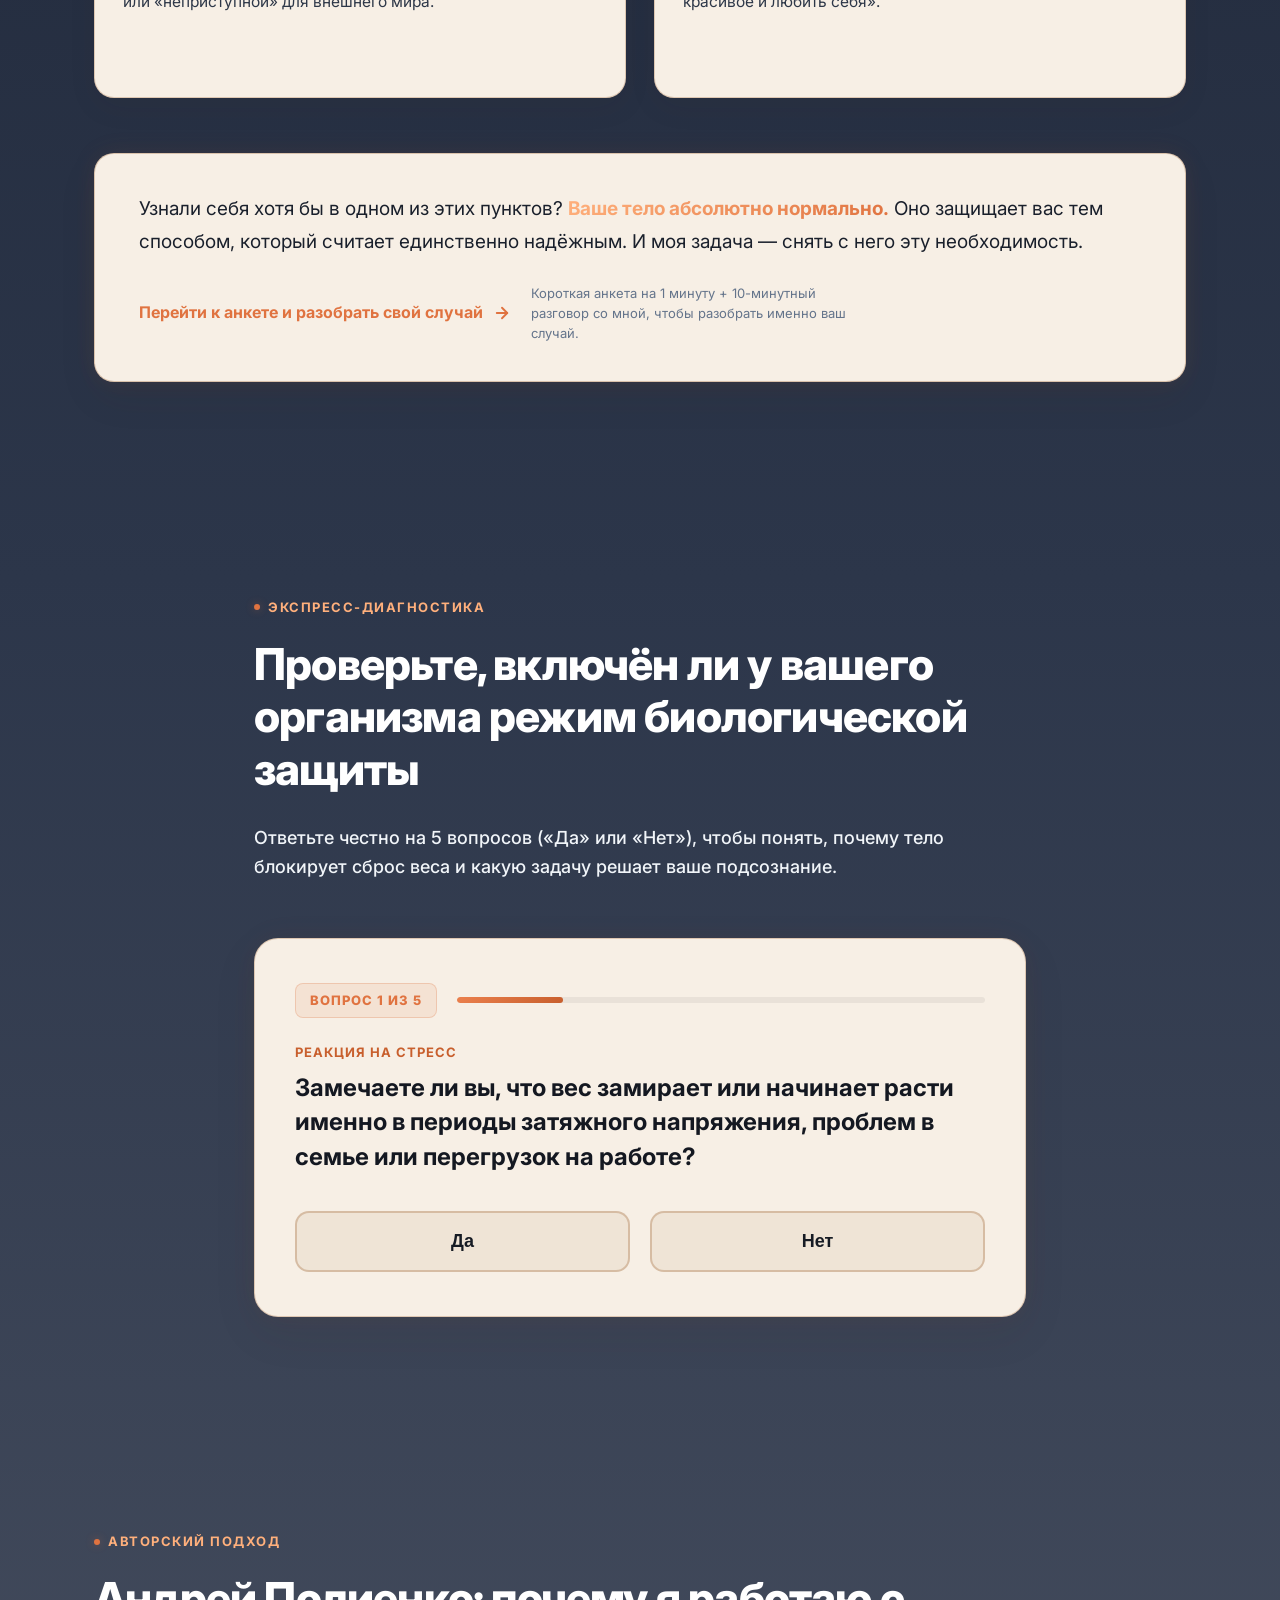
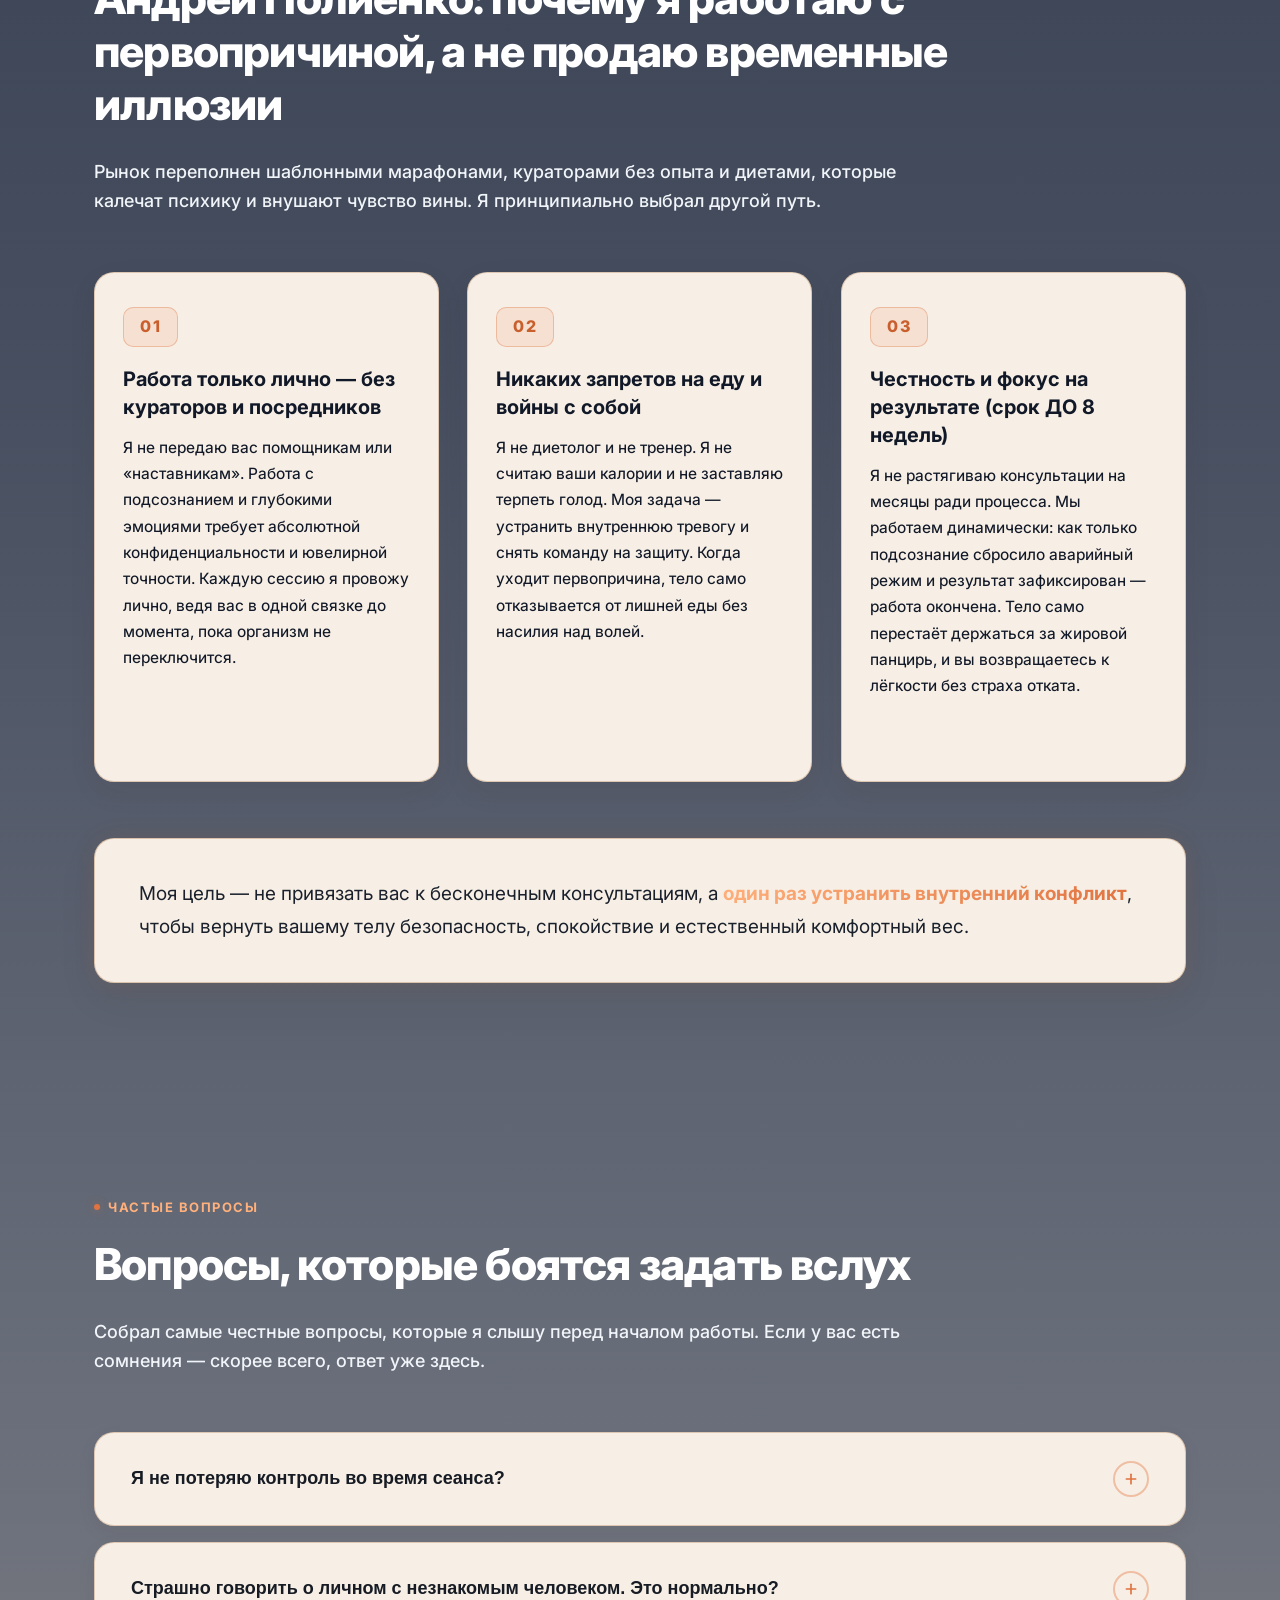
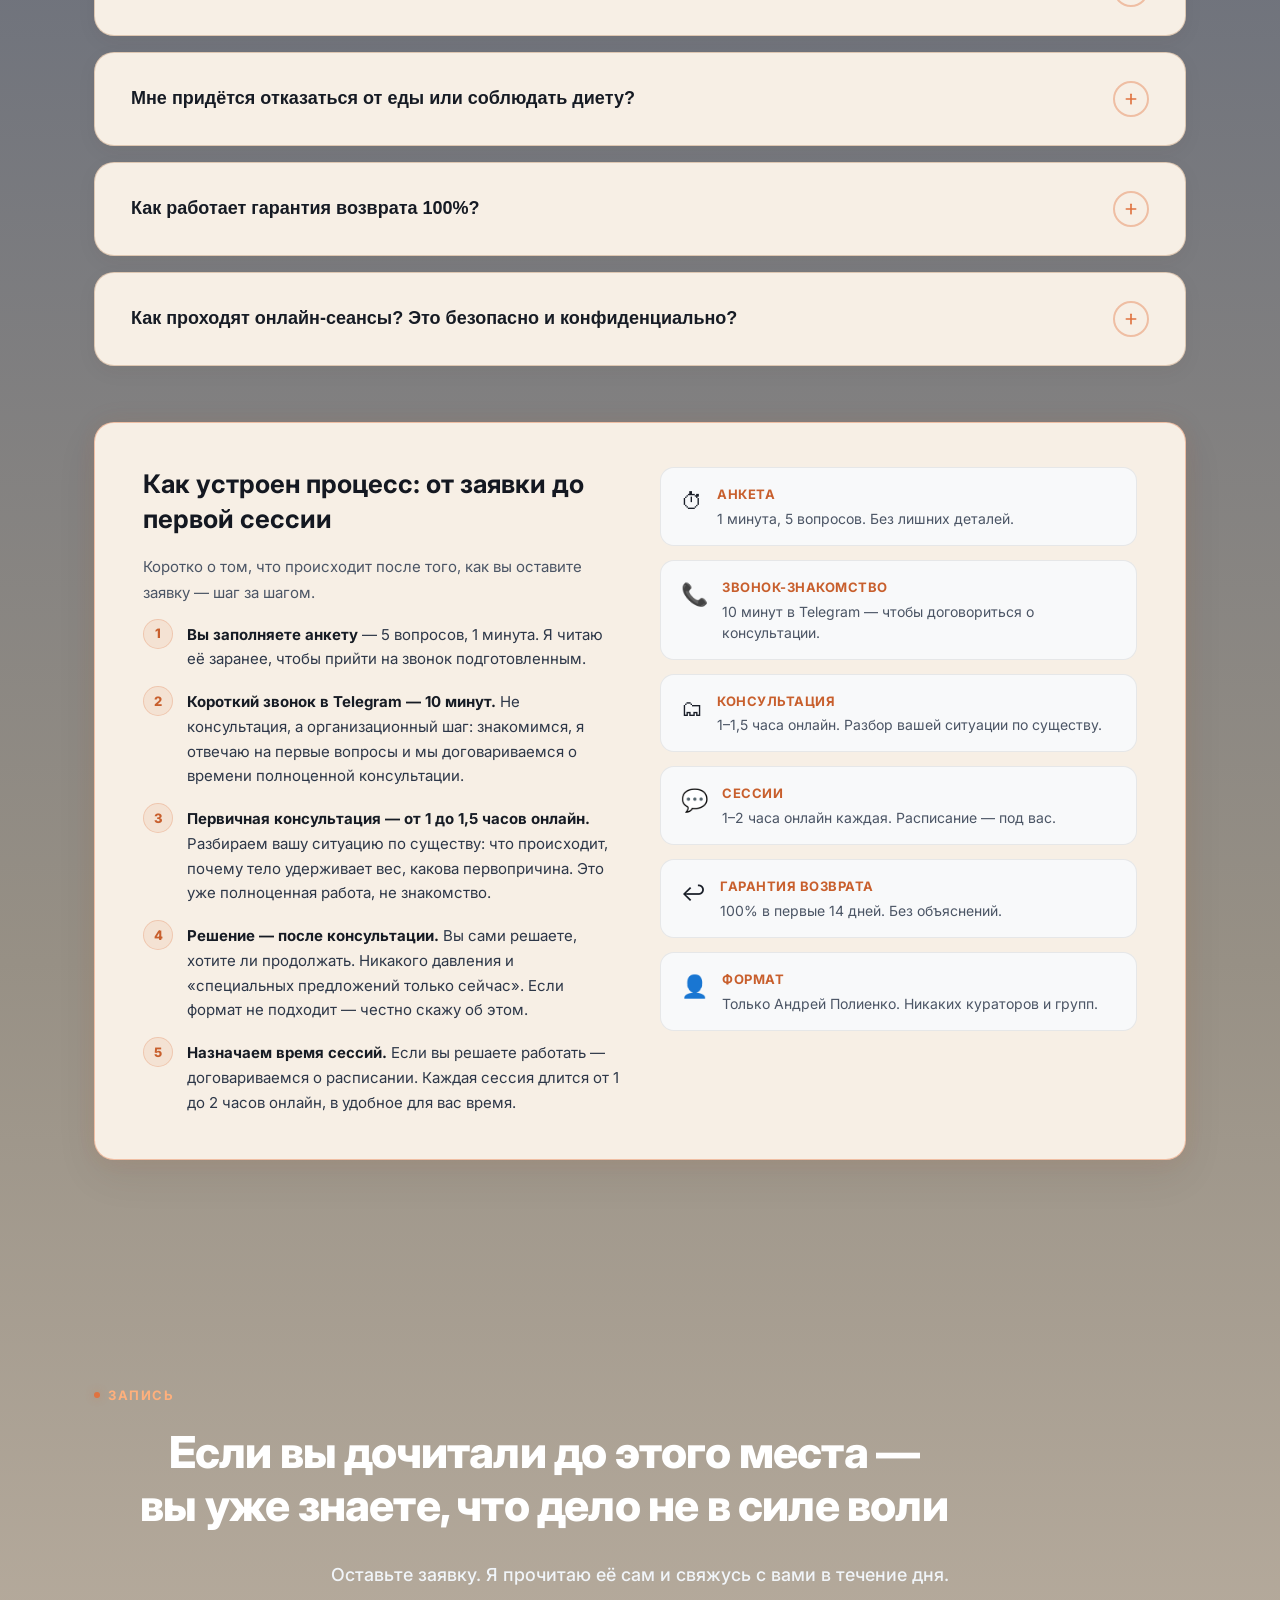
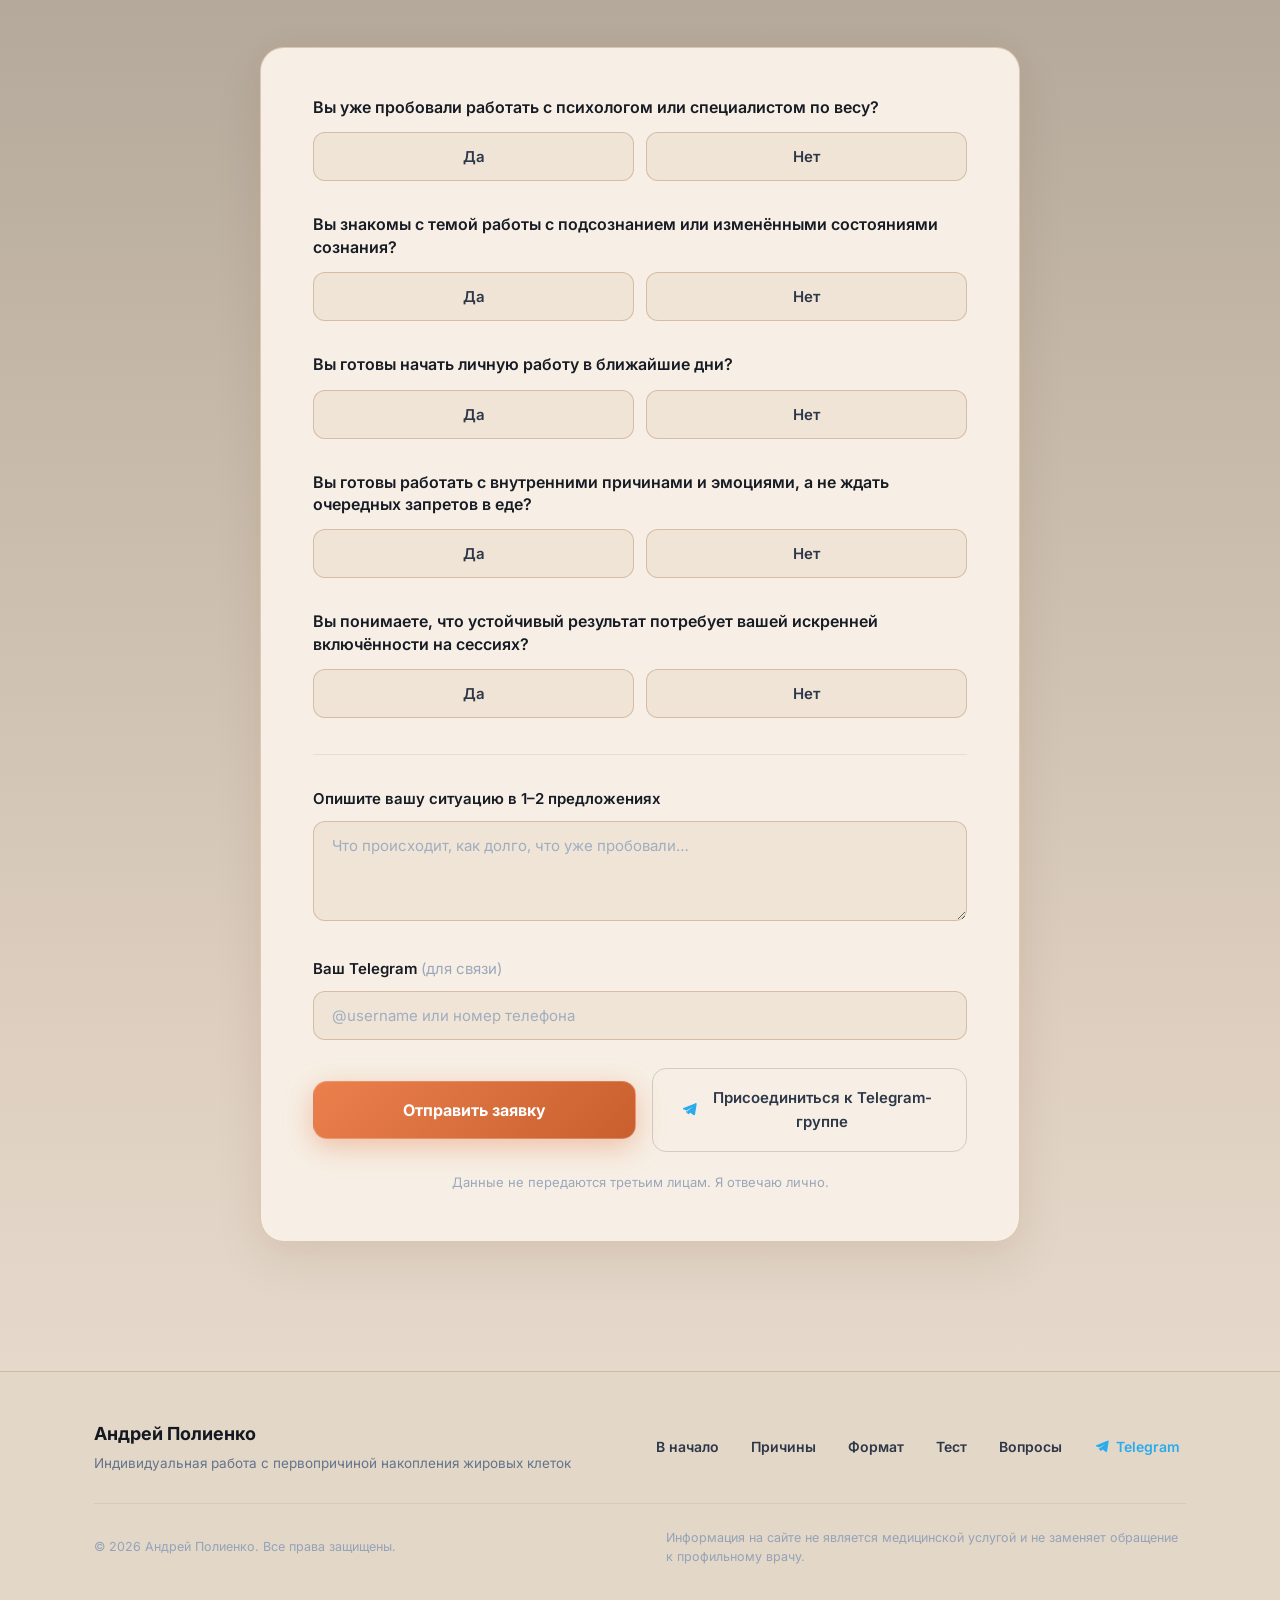
==== commit ba4e58ea: "feat: sandwich menu, high-contrast typography, and unified card hover animations" ====
--- a/index.html
+++ b/index.html
@@ -112,41 +112,244 @@
 
         .brand-name {
             font-weight: 700;
-            color: var(--text-primary);
+            color: #FFFFFF;
             letter-spacing: -0.2px;
-            font-size: 15px;
+            font-size: 16px;
+            white-space: nowrap;
         }
 
         .brand-divider {
             color: var(--accent);
+            font-weight: 700;
         }
 
         .brand-desc {
-            color: var(--text-muted);
-            font-weight: 400;
-        }
-
-        .header-cta-btn {
-            display: inline-flex;
+            color: #D1D5DB;
+            font-weight: 500;
+            font-size: 14px;
+            line-height: 1.35;
+        }
+
+        /* Кнопка сэндвича */
+        .menu-toggle-btn {
+            background: rgba(255, 255, 255, 0.05);
+            border: 1.5px solid rgba(224, 115, 64, 0.35);
+            border-radius: 12px;
+            width: 44px;
+            height: 44px;
+            display: flex;
             align-items: center;
             justify-content: center;
-            padding: 9px 20px;
-            font-size: 13.5px;
+            cursor: pointer;
+            padding: 0;
+            transition: all 0.3s cubic-bezier(0.16, 1, 0.3, 1);
+            user-select: none;
+            -webkit-tap-highlight-color: transparent;
+        }
+
+        .menu-toggle-btn:hover {
+            background: rgba(224, 115, 64, 0.15);
+            border-color: var(--accent);
+            box-shadow: 0 0 16px rgba(224, 115, 64, 0.3);
+            transform: scale(1.04);
+        }
+
+        .hamburger-box {
+            width: 20px;
+            height: 14px;
+            position: relative;
+            display: flex;
+            flex-direction: column;
+            justify-content: space-between;
+        }
+
+        .hamburger-line {
+            width: 100%;
+            height: 2px;
+            background: #FFFFFF;
+            border-radius: 2px;
+            transition: transform 0.3s cubic-bezier(0.16, 1, 0.3, 1), opacity 0.25s ease, background 0.25s ease;
+            transform-origin: center;
+        }
+
+        .menu-toggle-btn.is-active .hamburger-line:nth-child(1) {
+            transform: translateY(6px) rotate(45deg);
+            background: #FFA56E;
+        }
+
+        .menu-toggle-btn.is-active .hamburger-line:nth-child(2) {
+            opacity: 0;
+            transform: scaleX(0);
+        }
+
+        .menu-toggle-btn.is-active .hamburger-line:nth-child(3) {
+            transform: translateY(-6px) rotate(-45deg);
+            background: #FFA56E;
+        }
+
+        /* Затемняющий фон */
+        .menu-backdrop {
+            position: fixed;
+            inset: 0;
+            background: rgba(8, 10, 15, 0.65);
+            backdrop-filter: blur(6px);
+            -webkit-backdrop-filter: blur(6px);
+            opacity: 0;
+            visibility: hidden;
+            transition: opacity 0.3s cubic-bezier(0.16, 1, 0.3, 1), visibility 0.3s;
+            z-index: 98;
+        }
+
+        .menu-backdrop.is-active {
+            opacity: 1;
+            visibility: visible;
+        }
+
+        /* Выпадающее меню сэндвича */
+        .nav-dropdown {
+            position: absolute;
+            top: calc(100% + 10px);
+            right: 24px;
+            width: 330px;
+            max-width: calc(100vw - 32px);
+            background: linear-gradient(165deg, #1C2330 0%, #12161F 100%);
+            border: 1.5px solid rgba(224, 115, 64, 0.45);
+            border-radius: 20px;
+            padding: 14px;
+            box-shadow: 0 24px 65px rgba(0, 0, 0, 0.8), 0 0 40px rgba(224, 115, 64, 0.25);
+            opacity: 0;
+            visibility: hidden;
+            transform: translateY(-10px) scale(0.96);
+            transition: opacity 0.3s cubic-bezier(0.16, 1, 0.3, 1), 
+                        transform 0.3s cubic-bezier(0.16, 1, 0.3, 1), 
+                        visibility 0.3s;
+            z-index: 99;
+            transform-origin: top right;
+        }
+
+        .nav-dropdown.is-active {
+            opacity: 1;
+            visibility: visible;
+            transform: translateY(0) scale(1);
+        }
+
+        .nav-dropdown-inner {
+            display: flex;
+            flex-direction: column;
+            gap: 8px;
+        }
+
+        .nav-item {
+            display: flex;
+            align-items: center;
+            gap: 14px;
+            padding: 12px 14px;
+            border-radius: 14px;
+            background: rgba(255, 255, 255, 0.03);
+            border: 1px solid rgba(255, 255, 255, 0.05);
+            text-decoration: none;
+            transition: all 0.25s cubic-bezier(0.16, 1, 0.3, 1);
+            color: #FFFFFF;
+        }
+
+        .nav-item:hover {
+            background: rgba(224, 115, 64, 0.12);
+            border-color: rgba(224, 115, 64, 0.5);
+            transform: translateX(4px);
+        }
+
+        .nav-item-icon {
+            font-size: 20px;
+            width: 36px;
+            height: 36px;
+            border-radius: 10px;
+            background: rgba(224, 115, 64, 0.12);
+            border: 1px solid rgba(224, 115, 64, 0.25);
+            display: flex;
+            align-items: center;
+            justify-content: center;
+            flex-shrink: 0;
+            color: var(--accent);
+        }
+
+        .nav-item-content {
+            display: flex;
+            flex-direction: column;
+            gap: 2px;
+            flex-grow: 1;
+        }
+
+        .nav-item-title {
+            font-size: 15px;
             font-weight: 700;
             color: #FFFFFF;
-            background: var(--accent-gradient);
-            border: 1px solid rgba(255, 255, 255, 0.2);
-            border-radius: 10px;
-            text-decoration: none;
-            transition: all 0.3s ease;
-            box-shadow: 0 4px 14px rgba(224, 115, 64, 0.3);
-            white-space: nowrap;
-        }
-
-        .header-cta-btn:hover {
-            transform: translateY(-1px);
-            box-shadow: 0 6px 20px rgba(224, 115, 64, 0.5);
-            filter: brightness(1.08);
+            line-height: 1.3;
+        }
+
+        .nav-item-sub {
+            font-size: 12px;
+            color: var(--text-muted);
+            line-height: 1.3;
+        }
+
+        .nav-item-arrow {
+            color: var(--accent);
+            font-size: 16px;
+            font-weight: 700;
+            opacity: 0.6;
+            transition: transform 0.2s ease, opacity 0.2s ease;
+        }
+
+        .nav-item:hover .nav-item-arrow {
+            opacity: 1;
+            transform: translateX(3px);
+        }
+
+        .nav-item-cta {
+            background: linear-gradient(135deg, rgba(224, 115, 64, 0.18) 0%, rgba(224, 115, 64, 0.06) 100%);
+            border: 1.5px solid rgba(224, 115, 64, 0.5);
+        }
+
+        .nav-item-cta .nav-item-icon {
+            background: var(--accent);
+            color: #FFFFFF;
+            border-color: var(--accent);
+            box-shadow: 0 0 12px var(--accent-glow);
+        }
+
+        .nav-item-cta:hover {
+            background: linear-gradient(135deg, rgba(224, 115, 64, 0.28) 0%, rgba(224, 115, 64, 0.12) 100%);
+            border-color: #FFA56E;
+        }
+
+        .nav-item-tg .nav-item-icon {
+            background: rgba(36, 161, 222, 0.15);
+            border-color: rgba(36, 161, 222, 0.4);
+            color: #24A1DE;
+        }
+
+        .nav-item-tg:hover {
+            border-color: rgba(36, 161, 222, 0.6);
+            background: rgba(36, 161, 222, 0.12);
+        }
+
+        @media (max-width: 640px) {
+            .brand {
+                gap: 2px 8px;
+            }
+            .brand-divider {
+                display: none;
+            }
+            .brand-desc {
+                display: block;
+                width: 100%;
+                font-size: 11.5px;
+                color: #B0B9C6;
+            }
+            .nav-dropdown {
+                right: 16px;
+                width: calc(100vw - 32px);
+            }
         }
 
         /* Главный экран (Hero) */
@@ -299,13 +502,14 @@
 
         /* При наведении: карточка плавно и солидно раскрывается, акцентируя внимание */
         .fact-card:hover {
-            transform: translateY(-10px) scale(1.10);
+            transform: translateY(-8px) scale(1.06);
             z-index: 40;
             border-color: #FFA56E;
             background: linear-gradient(150deg, #242C3B 0%, #171D27 100%);
             box-shadow: 0 28px 70px rgba(0, 0, 0, 0.85), 
                         0 0 45px rgba(224, 115, 64, 0.55), 
                         inset 0 0 20px rgba(224, 115, 64, 0.2);
+            transition-delay: 0s !important;
         }
 
         /* Эффект прожектора: соседние карточки мягко отступают на второй план */
@@ -585,11 +789,12 @@
 
         /* При наведении: карточка плавно и уверенно раскрывается, сохраняя безупречную читаемость */
         .anatomy-card:hover {
-            transform: translateY(-10px) scale(1.10);
+            transform: translateY(-8px) scale(1.06);
             z-index: 30;
             border-color: #FFA56E;
             background: linear-gradient(150deg, #222938 0%, #161B25 100%);
             box-shadow: 0 28px 70px rgba(0, 0, 0, 0.85), 0 0 45px rgba(224, 115, 64, 0.55);
+            transition-delay: 0s !important;
         }
 
         /* Эффект прожектора: соседние неактивные карточки мягко приглушаются */
@@ -802,16 +1007,16 @@
         }
 
         .quiz-section .section-badge {
-            color: var(--accent);
+            color: #FFB07C;
         }
 
         .quiz-section .section-title {
-            color: #141821;
+            color: #FFFFFF;
         }
 
         .quiz-section .section-lead,
         .quiz-section .section-lead p {
-            color: #111827 !important;
+            color: #F1F5F9 !important;
             font-weight: 500;
             font-size: 18px;
             line-height: 1.6;
@@ -825,7 +1030,15 @@
             box-shadow: 0 16px 45px rgba(60, 40, 20, 0.08), 0 0 30px rgba(224, 115, 64, 0.06);
             position: relative;
             overflow: hidden;
-            transition: all 0.5s ease;
+            transition: transform 0.6s cubic-bezier(0.16, 1, 0.3, 1), 
+                        box-shadow 0.6s cubic-bezier(0.16, 1, 0.3, 1), 
+                        border-color 0.4s ease;
+        }
+
+        .quiz-card:hover {
+            transform: translateY(-4px);
+            border-color: rgba(224, 115, 64, 0.6);
+            box-shadow: 0 22px 55px rgba(60, 40, 20, 0.12), 0 0 35px rgba(224, 115, 64, 0.1);
         }
 
         .quiz-step-indicator {
@@ -866,13 +1079,13 @@
         }
 
         .quiz-question-box {
-            transition: opacity 0.3s ease, transform 0.3s ease;
+            transition: opacity 0.45s cubic-bezier(0.16, 1, 0.3, 1), transform 0.45s cubic-bezier(0.16, 1, 0.3, 1);
         }
 
         .quiz-question-category {
             font-size: 13px;
             font-weight: 700;
-            color: var(--text-muted);
+            color: #C85F2D;
             text-transform: uppercase;
             letter-spacing: 1px;
             margin-bottom: 8px;
@@ -932,6 +1145,14 @@
 
         .quiz-result {
             display: none;
+            opacity: 0;
+            transform: translateY(14px);
+            transition: opacity 0.6s cubic-bezier(0.16, 1, 0.3, 1), transform 0.6s cubic-bezier(0.16, 1, 0.3, 1);
+        }
+
+        .quiz-result.is-visible {
+            opacity: 1;
+            transform: translateY(0);
         }
 
         .quiz-result-badge {
@@ -1006,16 +1227,16 @@
         }
 
         .author-manifesto-section .section-badge {
-            color: var(--accent);
+            color: #FFB07C;
         }
 
         .author-manifesto-section .section-title {
-            color: #141821;
+            color: #FFFFFF;
         }
 
         .author-manifesto-section .section-lead,
         .author-manifesto-section .section-lead p {
-            color: #111827 !important;
+            color: #F1F5F9 !important;
             font-weight: 500;
             font-size: 18px;
             line-height: 1.6;
@@ -1036,26 +1257,32 @@
             border-radius: 20px;
             padding: 34px 28px;
             box-shadow: 0 10px 30px rgba(60, 40, 20, 0.06);
-            transition: transform 0.4s cubic-bezier(0.16, 1, 0.3, 1), 
-                        box-shadow 0.4s cubic-bezier(0.16, 1, 0.3, 1), 
-                        border-color 0.3s ease, 
-                        background 0.3s ease;
+            transition: transform 0.6s cubic-bezier(0.16, 1, 0.3, 1), 
+                        box-shadow 0.6s cubic-bezier(0.16, 1, 0.3, 1), 
+                        border-color 0.4s ease, 
+                        background 0.4s ease,
+                        opacity 0.4s ease;
+            will-change: transform, box-shadow;
+            transform-origin: center center;
             display: flex;
             flex-direction: column;
             position: relative;
+            z-index: 1;
             cursor: pointer;
+            -webkit-font-smoothing: antialiased;
         }
 
         .manifesto-card:hover {
-            transform: translateY(-8px) scale(1.10) !important;
+            transform: translateY(-8px) scale(1.06);
             border-color: #E07340;
             background: #FAF4EB;
             box-shadow: 0 24px 55px rgba(60, 40, 20, 0.16), 0 0 32px rgba(224, 115, 64, 0.25);
-            z-index: 25;
+            z-index: 30;
+            transition-delay: 0s !important;
         }
 
         .manifesto-cards-grid:hover .manifesto-card:not(:hover) {
-            opacity: 0.85;
+            opacity: 0.72;
             transform: scale(0.98);
         }
 
@@ -1069,7 +1296,7 @@
             font-weight: 800;
             padding: 6px 16px;
             border-radius: 10px;
-            transition: all 0.3s ease;
+            transition: all 0.35s ease;
         }
 
         .manifesto-card:hover .anatomy-step-num {
@@ -1077,6 +1304,7 @@
             color: #FFFFFF;
             border-color: var(--accent);
             box-shadow: 0 0 16px var(--accent-glow);
+            transform: scale(1.1);
         }
 
         .manifesto-card-title {
@@ -1092,9 +1320,46 @@
         }
 
         .manifesto-card-text {
-            color: #2D3748;
+            color: #111827;
             font-size: 15.5px;
             line-height: 1.7;
+            font-weight: 450;
+        }
+
+        .manifesto-card .anatomy-insight {
+            background: rgba(224, 115, 64, 0.08);
+            border-left: 3px solid #E07340;
+            border-radius: 8px;
+            padding: 14px 16px;
+            margin-top: 18px;
+            opacity: 0;
+            max-height: 0;
+            overflow: hidden;
+            transform: translateY(8px);
+            transition: opacity 1.4s ease 0.2s, max-height 1.4s ease, transform 1.4s ease 0.2s;
+        }
+
+        .manifesto-card:hover .anatomy-insight {
+            opacity: 1;
+            max-height: 160px;
+            transform: translateY(0);
+        }
+
+        .manifesto-card .insight-tag {
+            color: #C85F2D;
+            font-size: 11.5px;
+            font-weight: 800;
+            text-transform: uppercase;
+            letter-spacing: 1px;
+            display: block;
+            margin-bottom: 4px;
+        }
+
+        .manifesto-card .insight-desc {
+            color: #1A202C;
+            font-size: 14px;
+            line-height: 1.55;
+            font-weight: 500;
         }
 
         .situations-grid {
@@ -1112,27 +1377,33 @@
             border-radius: 20px;
             padding: 34px 28px;
             box-shadow: 0 10px 30px rgba(60, 40, 20, 0.06);
-            transition: transform 0.4s cubic-bezier(0.16, 1, 0.3, 1), 
-                        box-shadow 0.4s cubic-bezier(0.16, 1, 0.3, 1), 
-                        border-color 0.3s ease, 
-                        background 0.3s ease;
+            transition: transform 0.6s cubic-bezier(0.16, 1, 0.3, 1), 
+                        box-shadow 0.6s cubic-bezier(0.16, 1, 0.3, 1), 
+                        border-color 0.4s ease, 
+                        background 0.4s ease,
+                        opacity 0.4s ease;
+            will-change: transform, box-shadow;
+            transform-origin: center center;
             display: flex;
             flex-direction: column;
             position: relative;
+            z-index: 1;
             cursor: pointer;
+            -webkit-font-smoothing: antialiased;
         }
 
         .situation-card:hover {
-            transform: translateY(-8px) scale(1.10) !important;
+            transform: translateY(-8px) scale(1.05);
             border-color: #E07340;
             background: #FAF4EB;
             box-shadow: 0 24px 55px rgba(60, 40, 20, 0.16), 0 0 32px rgba(224, 115, 64, 0.25);
-            z-index: 25;
+            z-index: 30;
+            transition-delay: 0s !important;
         }
 
         .situations-grid:hover .situation-card:not(:hover) {
-            opacity: 0.85;
-            transform: scale(0.99);
+            opacity: 0.72;
+            transform: scale(0.98);
         }
 
         .situation-card .anatomy-step-num {
@@ -1143,6 +1414,9 @@
             font-weight: 800;
             padding: 6px 16px;
             border-radius: 10px;
+            align-self: flex-start;
+            margin-bottom: 18px;
+            transition: all 0.35s ease;
         }
 
         .situation-card:hover .anatomy-step-num {
@@ -1150,6 +1424,7 @@
             color: #FFFFFF;
             border-color: var(--accent);
             box-shadow: 0 0 16px var(--accent-glow);
+            transform: scale(1.1);
         }
 
         .situation-card .anatomy-card-title {
@@ -1175,6 +1450,17 @@
             border-radius: 8px;
             padding: 14px 16px;
             margin-top: 18px;
+            opacity: 0;
+            max-height: 0;
+            overflow: hidden;
+            transform: translateY(8px);
+            transition: opacity 1.4s ease 0.2s, max-height 1.4s ease, transform 1.4s ease 0.2s;
+        }
+
+        .situation-card:hover .anatomy-insight {
+            opacity: 1;
+            max-height: 160px;
+            transform: translateY(0);
         }
 
         .situation-card .insight-tag {
@@ -1201,15 +1487,17 @@
             border-radius: 20px;
             padding: 38px 44px;
             box-shadow: 0 16px 40px rgba(60, 40, 20, 0.07), 0 0 25px rgba(224, 115, 64, 0.1);
-            transition: all 0.4s cubic-bezier(0.16, 1, 0.3, 1);
+            transition: transform 0.6s cubic-bezier(0.16, 1, 0.3, 1), 
+                        box-shadow 0.6s cubic-bezier(0.16, 1, 0.3, 1), 
+                        border-color 0.4s ease;
             position: relative;
             overflow: hidden;
         }
 
         .takeaway-card-light:hover {
-            transform: translateY(-4px);
+            transform: translateY(-6px);
             border-color: rgba(224, 115, 64, 0.7);
-            box-shadow: 0 24px 55px rgba(0, 0, 0, 0.1), 0 0 35px rgba(224, 115, 64, 0.22);
+            box-shadow: 0 24px 55px rgba(60, 40, 20, 0.12), 0 0 35px rgba(224, 115, 64, 0.22);
         }
 
         .takeaway-card-light .takeaway-text {
@@ -1235,16 +1523,16 @@
         }
 
         .faq-section .section-badge {
-            color: var(--accent);
+            color: #FFB07C;
         }
 
         .faq-section .section-title {
-            color: #141821;
+            color: #FFFFFF;
         }
 
         .faq-section .section-lead,
         .faq-section .section-lead p {
-            color: #111827 !important;
+            color: #F1F5F9 !important;
             font-weight: 500;
             font-size: 18px;
             line-height: 1.6;
@@ -1572,9 +1860,6 @@
                 max-width: 100%;
             }
 
-            .brand-desc, .brand-divider {
-                display: none;
-            }
 
             .faq-section {
                 padding: 64px 0 76px;
@@ -1608,12 +1893,13 @@
             color: #191E28;
         }
 
-        .cta-section .section-badge { color: var(--accent); }
-        .cta-section .section-title { color: #141821; }
+        .cta-section .section-badge { color: #FFB07C; }
+        .cta-section .section-title { color: #FFFFFF; }
 
         .cta-lead {
-            color: #475467;
+            color: #F1F5F9;
             font-size: clamp(16px, 1.4vw, 18px);
+            font-weight: 500;
             line-height: 1.75;
             max-width: 620px;
             margin: 0 auto 56px;
@@ -2078,7 +2364,58 @@
                 <span class="brand-desc">Работа с первопричиной накопления жировых клеток</span>
             </div>
             <div class="header-nav">
-                <a href="#application" class="header-cta-btn">Записаться</a>
+                <button type="button" class="menu-toggle-btn" id="menuToggleBtn" aria-label="Открыть меню" aria-expanded="false">
+                    <span class="hamburger-box">
+                        <span class="hamburger-line"></span>
+                        <span class="hamburger-line"></span>
+                        <span class="hamburger-line"></span>
+                    </span>
+                </button>
+            </div>
+        </div>
+
+        <!-- Затемняющий фон -->
+        <div class="menu-backdrop" id="menuBackdrop"></div>
+
+        <!-- Выпадающее меню-сэндвич (4 пункта) -->
+        <div class="nav-dropdown" id="navDropdown" role="dialog" aria-modal="true" aria-label="Навигация по сайту">
+            <div class="nav-dropdown-inner">
+                <a href="#application" class="nav-item nav-item-cta" data-menu-link>
+                    <div class="nav-item-icon">📋</div>
+                    <div class="nav-item-content">
+                        <span class="nav-item-title">Консультация</span>
+                        <span class="nav-item-sub">Заполнить анкету на разбор ситуации</span>
+                    </div>
+                    <span class="nav-item-arrow">→</span>
+                </a>
+                <a href="#quiz" class="nav-item" data-menu-link>
+                    <div class="nav-item-icon">🎯</div>
+                    <div class="nav-item-content">
+                        <span class="nav-item-title">Экспресс-тест</span>
+                        <span class="nav-item-sub">5 вопросов: реакция организма на стресс</span>
+                    </div>
+                    <span class="nav-item-arrow">→</span>
+                </a>
+                <a href="#faq" class="nav-item" data-menu-link>
+                    <div class="nav-item-icon">❓</div>
+                    <div class="nav-item-content">
+                        <span class="nav-item-title">Частые вопросы</span>
+                        <span class="nav-item-sub">Ответы на сомнения и правила работы</span>
+                    </div>
+                    <span class="nav-item-arrow">→</span>
+                </a>
+                <a href="https://t.me/abgreit_tela" target="_blank" rel="noopener noreferrer" class="nav-item nav-item-tg" data-menu-link>
+                    <div class="nav-item-icon">
+                        <svg width="20" height="20" viewBox="0 0 24 24" fill="none" xmlns="http://www.w3.org/2000/svg">
+                            <path d="M12 2C6.48 2 2 6.48 2 12C2 17.52 6.48 22 12 22C17.52 22 22 17.52 22 12C22 6.48 17.52 2 12 2ZM16.64 8.8C16.49 10.38 15.84 14.22 15.51 15.98C15.37 16.73 15.09 16.98 14.83 17.01C14.25 17.06 13.81 16.63 13.25 16.26C12.37 15.68 11.87 15.32 11.02 14.76C10.03 14.11 10.68 13.76 11.23 13.18C11.38 13.03 13.88 10.75 13.93 10.54C13.94 10.51 13.94 10.42 13.88 10.37C13.82 10.32 13.74 10.34 13.68 10.35C13.59 10.37 12.27 11.25 10.71 12.3C9.48 13.14 8.36 13.55 8.33 13.55C7.62 13.33 6.33 12.94 6.23 12.9C5.74 12.71 5.35 12.6 5.39 12.33C5.41 12.19 5.61 12.05 5.98 11.9C8.28 10.9 9.82 10.29 10.59 9.97C12.79 9.06 13.25 8.9 13.55 8.9C13.61 8.9 13.82 8.92 13.96 9.03C14.07 9.12 14.1 9.25 14.11 9.34C14.1 9.4 16.64 8.8 16.64 8.8Z" fill="currentColor"/>
+                        </svg>
+                    </div>
+                    <div class="nav-item-content">
+                        <span class="nav-item-title">Telegram-канал</span>
+                        <span class="nav-item-sub">Канал «Апгрейд тела»</span>
+                    </div>
+                    <span class="nav-item-arrow">↗</span>
+                </a>
             </div>
         </div>
     </header>
@@ -2495,6 +2832,10 @@
                         <p class="manifesto-card-text">
                             Я не передаю вас помощникам или «наставникам». Работа с подсознанием и глубокими эмоциями требует абсолютной конфиденциальности и ювелирной точности. Каждую сессию я провожу лично, ведя вас в одной связке до момента, пока организм не переключится.
                         </p>
+                        <div class="anatomy-insight">
+                            <span class="insight-tag">Прямой контакт</span>
+                            <p class="insight-desc">Глубокие реакции подсознания корректируются только при личном доверительном взаимодействии без шаблонных схем.</p>
+                        </div>
                     </div>
 
                     <div class="manifesto-card reveal-on-scroll stagger-2">
@@ -2503,6 +2844,10 @@
                         <p class="manifesto-card-text">
                             Я не диетолог и не тренер. Я не считаю ваши калории и не заставляю терпеть голод. Моя задача — устранить внутреннюю тревогу и снять команду на защиту. Когда уходит первопричина, тело само отказывается от лишней еды без насилия над волей.
                         </p>
+                        <div class="anatomy-insight">
+                            <span class="insight-tag">Снятие тревоги</span>
+                            <p class="insight-desc">Когда психика чувствует спокойствие и защищённость — потребность заедать стресс растворяется сама собой.</p>
+                        </div>
                     </div>
 
                     <div class="manifesto-card reveal-on-scroll stagger-3">
@@ -2511,6 +2856,10 @@
                         <p class="manifesto-card-text">
                             Я не растягиваю консультации на месяцы ради процесса. Мы работаем динамически: как только подсознание сбросило аварийный режим и результат зафиксирован — работа окончена. Тело само перестаёт держаться за жировой панцирь, и вы возвращаетесь к лёгкости без страха отката.
                         </p>
+                        <div class="anatomy-insight">
+                            <span class="insight-tag">Фиксация нормы</span>
+                            <p class="insight-desc">Как только внутренняя причина тревоги нейтрализована — организм переключается в здоровый режим и удерживает результат.</p>
+                        </div>
                     </div>
                 </div>
 
@@ -2927,8 +3276,12 @@
                     entries.forEach(entry => {
                         if (entry.isIntersecting) {
                             entry.target.classList.add('is-revealed');
+                            setTimeout(() => {
+                                entry.target.style.transitionDelay = '0s';
+                            }, 2800);
                         } else {
                             entry.target.classList.remove('is-revealed');
+                            entry.target.style.transitionDelay = '';
                         }
                     });
                 }, {
@@ -2982,6 +3335,7 @@
 
             function showQuestion(index) {
                 if (!textEl) return;
+                qBox.style.transition = 'opacity 0.22s ease, transform 0.22s ease';
                 qBox.style.opacity = '0';
                 qBox.style.transform = 'translateY(10px)';
                 
@@ -2992,9 +3346,10 @@
                     if (catEl) catEl.textContent = item.cat;
                     if (textEl) textEl.textContent = item.text;
                     
+                    qBox.style.transition = 'opacity 0.35s cubic-bezier(0.16, 1, 0.3, 1), transform 0.35s cubic-bezier(0.16, 1, 0.3, 1)';
                     qBox.style.opacity = '1';
                     qBox.style.transform = 'translateY(0)';
-                }, 180);
+                }, 240);
             }
 
             function handleAnswer(isYes, clickedBtn) {
@@ -3010,65 +3365,90 @@
                     } else {
                         showResults();
                     }
-                }, 160);
+                }, 220);
             }
 
             function showResults() {
-                if (qBox) qBox.style.display = 'none';
-                if (rBox) rBox.style.display = 'block';
-
-                if (yesAnswersCount >= 3) {
-                    if (resultBadge) {
-                        resultBadge.textContent = 'Защитная реакция организма';
-                        resultBadge.style.color = '#C85F2D';
-                        resultBadge.style.background = 'rgba(224, 115, 64, 0.12)';
-                        resultBadge.style.borderColor = 'rgba(224, 115, 64, 0.35)';
+                if (qBox) {
+                    qBox.style.transition = 'opacity 0.3s ease, transform 0.3s ease';
+                    qBox.style.opacity = '0';
+                    qBox.style.transform = 'translateY(-10px)';
+                }
+
+                setTimeout(() => {
+                    if (qBox) qBox.style.display = 'none';
+                    if (rBox) {
+                        rBox.style.display = 'block';
+                        requestAnimationFrame(() => {
+                            requestAnimationFrame(() => {
+                                rBox.classList.add('is-visible');
+                            });
+                        });
                     }
-                    if (resultTitle) {
-                        resultTitle.textContent = 'Организм удерживает жировые клетки как защиту от стресса';
+
+                    if (yesAnswersCount >= 3) {
+                        if (resultBadge) {
+                            resultBadge.textContent = 'Защитная реакция организма';
+                            resultBadge.style.color = '#C85F2D';
+                            resultBadge.style.background = 'rgba(224, 115, 64, 0.12)';
+                            resultBadge.style.borderColor = 'rgba(224, 115, 64, 0.35)';
+                        }
+                        if (resultTitle) {
+                            resultTitle.textContent = 'Организм удерживает жировые клетки как защиту от стресса';
+                        }
+                        if (resultBody) {
+                            resultBody.innerHTML = `
+                                <p>Вы ответили «Да» на <strong>${yesAnswersCount} из 5</strong> признаков защитной реакции тела.</p>
+                                <p>Ваше подсознание воспринимает жировую ткань как биологическую броню от эмоционального напряжения и перегрузок. В таком состоянии любые диеты и насилие над собой организм расценивает как дополнительную угрозу и отвечает новыми срывами.</p>
+                                <p><strong>Рекомендация:</strong> Вам имеет смысл заполнить анкету на индивидуальный разбор ситуации. Когда уходит первопричина тревоги в подсознании — организм сам спокойно отпускает вес.</p>
+                            `;
+                        }
+                        if (quizCtaBtn) {
+                            quizCtaBtn.innerHTML = '<span>Заполнить анкету на разбор ситуации</span>';
+                        }
+                    } else {
+                        const noCount = quizData.length - yesAnswersCount;
+                        if (resultBadge) {
+                            resultBadge.textContent = 'Спокойное состояние организма';
+                            resultBadge.style.color = '#2E7D32';
+                            resultBadge.style.background = 'rgba(46, 125, 50, 0.1)';
+                            resultBadge.style.borderColor = 'rgba(46, 125, 50, 0.3)';
+                        }
+                        if (resultTitle) {
+                            resultTitle.textContent = 'У вашего организма нет острой потребности в защите';
+                        }
+                        if (resultBody) {
+                            resultBody.innerHTML = `
+                                <p>Вы ответили «Нет» на <strong>${noCount} из 5</strong> вопросов теста.</p>
+                                <p>Масштабного стрессового панциря у вашего тела нет. Однако если вес стоит на месте и не поддаётся привычным методам — в подсознании есть локальный точечный триггер, который мешает телу сбросить лишнее.</p>
+                                <p><strong>Рекомендация:</strong> Глубинная перестройка вам не обязательна. Достаточно короткой консультации, чтобы прояснить этот локальный момент и наметить простые шаги.</p>
+                            `;
+                        }
+                        if (quizCtaBtn) {
+                            quizCtaBtn.innerHTML = '<span>Записаться на консультацию</span>';
+                        }
                     }
-                    if (resultBody) {
-                        resultBody.innerHTML = `
-                            <p>Вы ответили «Да» на <strong>${yesAnswersCount} из 5</strong> признаков защитной реакции тела.</p>
-                            <p>Ваше подсознание воспринимает жировую ткань как биологическую броню от эмоционального напряжения и перегрузок. В таком состоянии любые диеты и насилие над собой организм расценивает как дополнительную угрозу и отвечает новыми срывами.</p>
-                            <p><strong>Рекомендация:</strong> Вам имеет смысл заполнить анкету на индивидуальный разбор ситуации. Когда уходит первопричина тревоги в подсознании — организм сам спокойно отпускает вес.</p>
-                        `;
-                    }
-                    if (quizCtaBtn) {
-                        quizCtaBtn.innerHTML = '<span>Заполнить анкету на разбор ситуации</span>';
-                    }
-                } else {
-                    const noCount = quizData.length - yesAnswersCount;
-                    if (resultBadge) {
-                        resultBadge.textContent = 'Спокойное состояние организма';
-                        resultBadge.style.color = '#2E7D32';
-                        resultBadge.style.background = 'rgba(46, 125, 50, 0.1)';
-                        resultBadge.style.borderColor = 'rgba(46, 125, 50, 0.3)';
-                    }
-                    if (resultTitle) {
-                        resultTitle.textContent = 'У вашего организма нет острой потребности в защите';
-                    }
-                    if (resultBody) {
-                        resultBody.innerHTML = `
-                            <p>Вы ответили «Нет» на <strong>${noCount} из 5</strong> вопросов теста.</p>
-                            <p>Масштабного стрессового панциря у вашего тела нет. Однако если вес стоит на месте и не поддаётся привычным методам — в подсознании есть локальный точечный триггер, который мешает телу сбросить лишнее.</p>
-                            <p><strong>Рекомендация:</strong> Глубинная перестройка вам не обязательна. Достаточно короткой консультации, чтобы прояснить этот локальный момент и наметить простые шаги.</p>
-                        `;
-                    }
-                    if (quizCtaBtn) {
-                        quizCtaBtn.innerHTML = '<span>Записаться на консультацию</span>';
-                    }
-                }
+                }, 300);
             }
 
             if (btnYes) btnYes.addEventListener('click', () => handleAnswer(true, btnYes));
             if (btnNo) btnNo.addEventListener('click', () => handleAnswer(false, btnNo));
             if (resetBtn) resetBtn.addEventListener('click', () => {
-                currentQuizIndex = 0;
-                yesAnswersCount = 0;
-                if (rBox) rBox.style.display = 'none';
-                if (qBox) qBox.style.display = 'block';
-                showQuestion(0);
+                if (rBox) {
+                    rBox.classList.remove('is-visible');
+                }
+                setTimeout(() => {
+                    currentQuizIndex = 0;
+                    yesAnswersCount = 0;
+                    for (let k in quizAnswers) delete quizAnswers[k];
+                    if (rBox) rBox.style.display = 'none';
+                    if (qBox) {
+                        qBox.style.display = 'block';
+                        qBox.style.opacity = '0';
+                        qBox.style.transform = 'translateY(10px)';
+                        showQuestion(0);
+                    }
+                }, 250);
             });
 
             // 4. Аккордеон FAQ
@@ -3202,6 +3582,53 @@
                     });
                 });
             }
+
+            // 7. Логика работы меню-сэндвича
+            const menuBtn = document.getElementById('menuToggleBtn');
+            const menuDropdown = document.getElementById('navDropdown');
+            const menuBackdrop = document.getElementById('menuBackdrop');
+            const menuLinks = document.querySelectorAll('[data-menu-link]');
+
+            function toggleMenu(forceOpen) {
+                if (!menuDropdown || !menuBtn) return;
+                const isOpen = forceOpen !== undefined ? forceOpen : !menuDropdown.classList.contains('is-active');
+                if (isOpen) {
+                    menuDropdown.classList.add('is-active');
+                    if (menuBackdrop) menuBackdrop.classList.add('is-active');
+                    menuBtn.classList.add('is-active');
+                    menuBtn.setAttribute('aria-expanded', 'true');
+                    menuBtn.setAttribute('aria-label', 'Закрыть меню');
+                } else {
+                    menuDropdown.classList.remove('is-active');
+                    if (menuBackdrop) menuBackdrop.classList.remove('is-active');
+                    menuBtn.classList.remove('is-active');
+                    menuBtn.setAttribute('aria-expanded', 'false');
+                    menuBtn.setAttribute('aria-label', 'Открыть меню');
+                }
+            }
+
+            if (menuBtn && menuDropdown) {
+                menuBtn.addEventListener('click', (e) => {
+                    e.stopPropagation();
+                    toggleMenu();
+                });
+
+                if (menuBackdrop) {
+                    menuBackdrop.addEventListener('click', () => toggleMenu(false));
+                }
+
+                menuLinks.forEach(link => {
+                    link.addEventListener('click', () => {
+                        toggleMenu(false);
+                    });
+                });
+
+                document.addEventListener('keydown', (e) => {
+                    if (e.key === 'Escape' && menuDropdown.classList.contains('is-active')) {
+                        toggleMenu(false);
+                    }
+                });
+            }
         });
 
         // 7. Cookie-баннер
